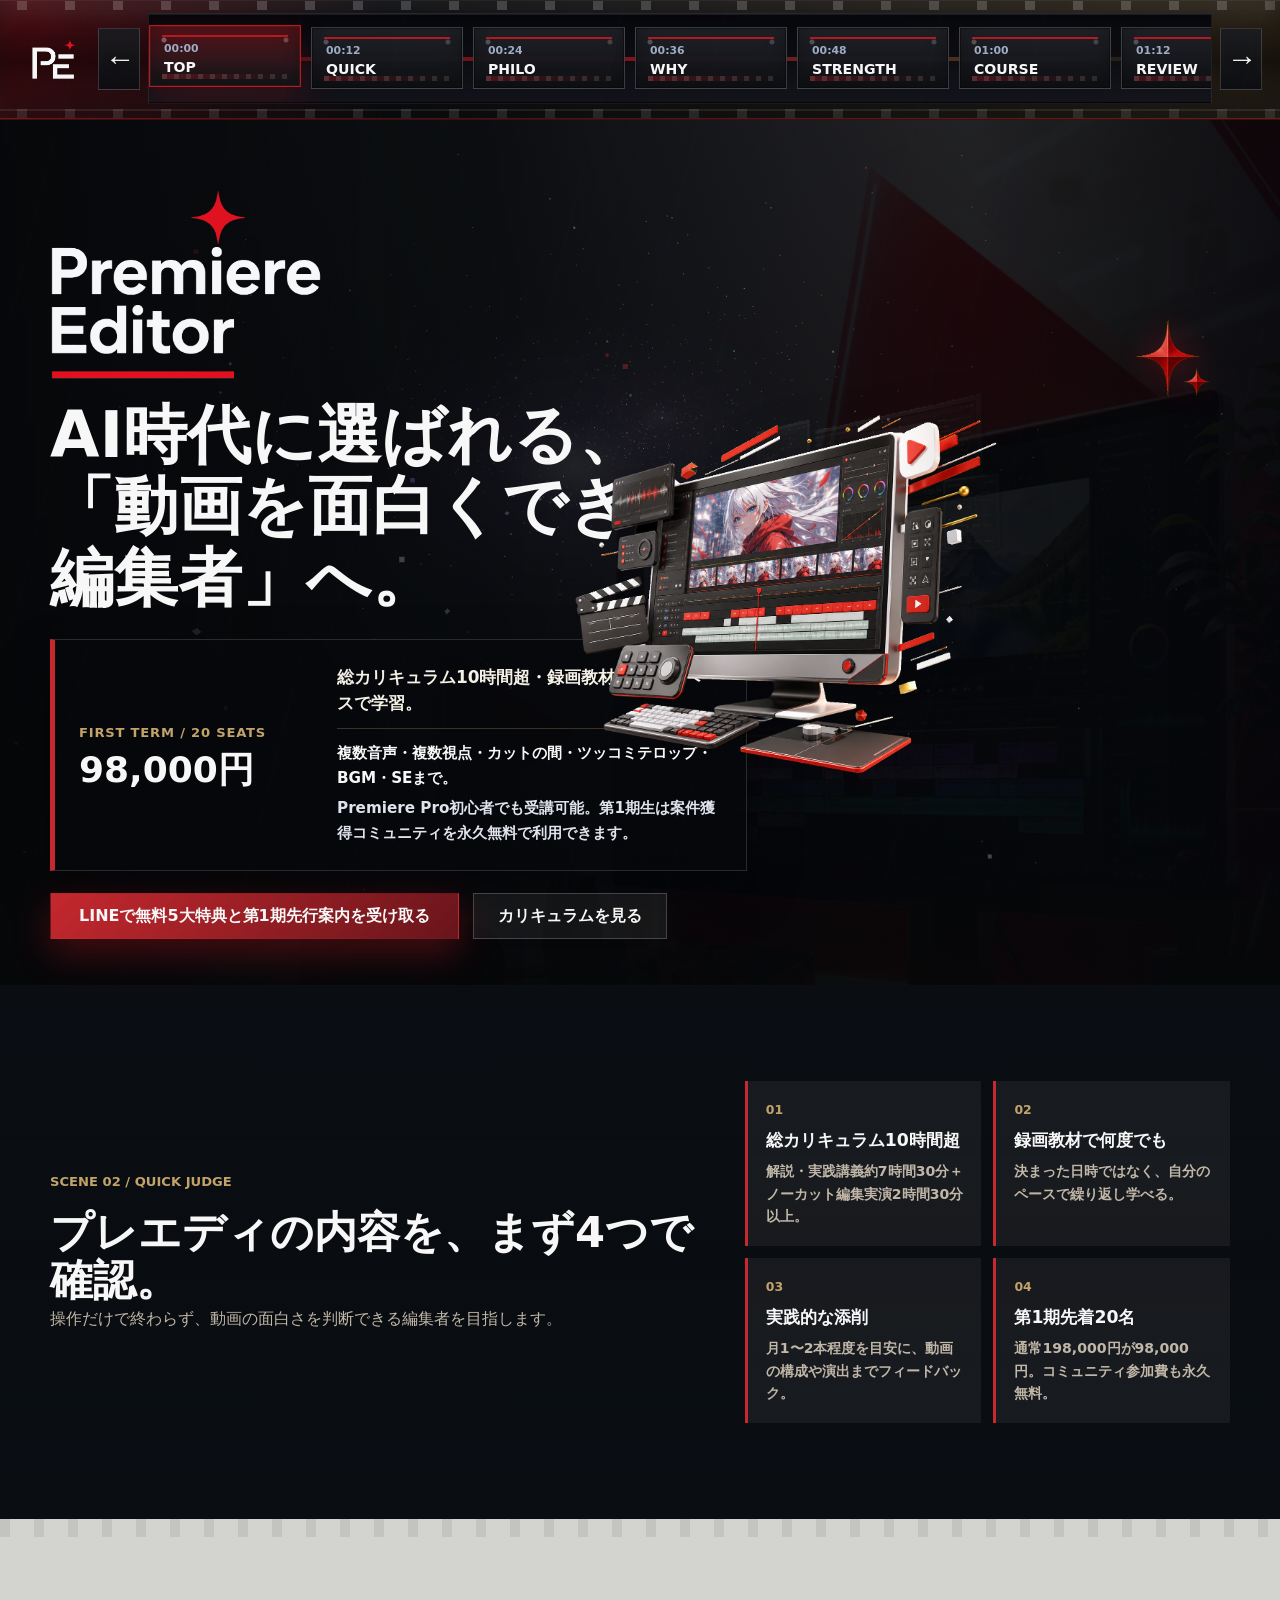
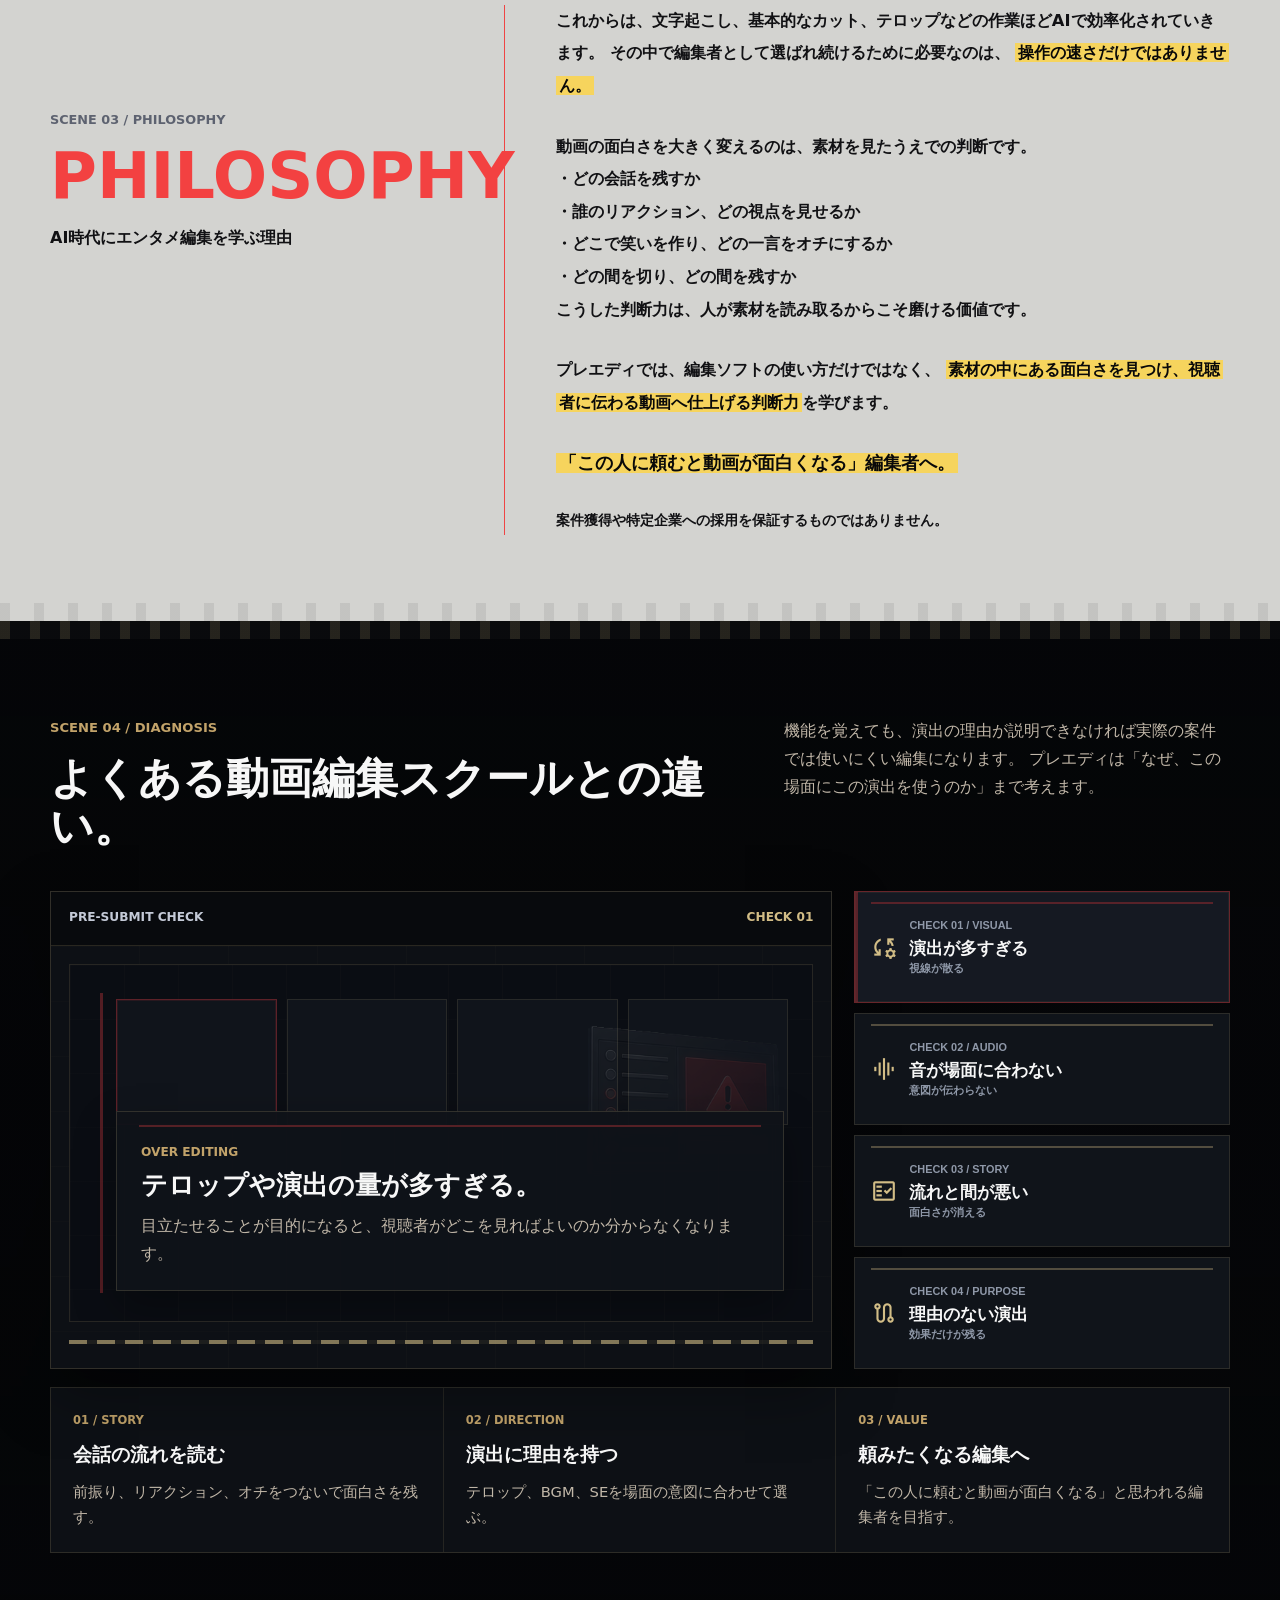
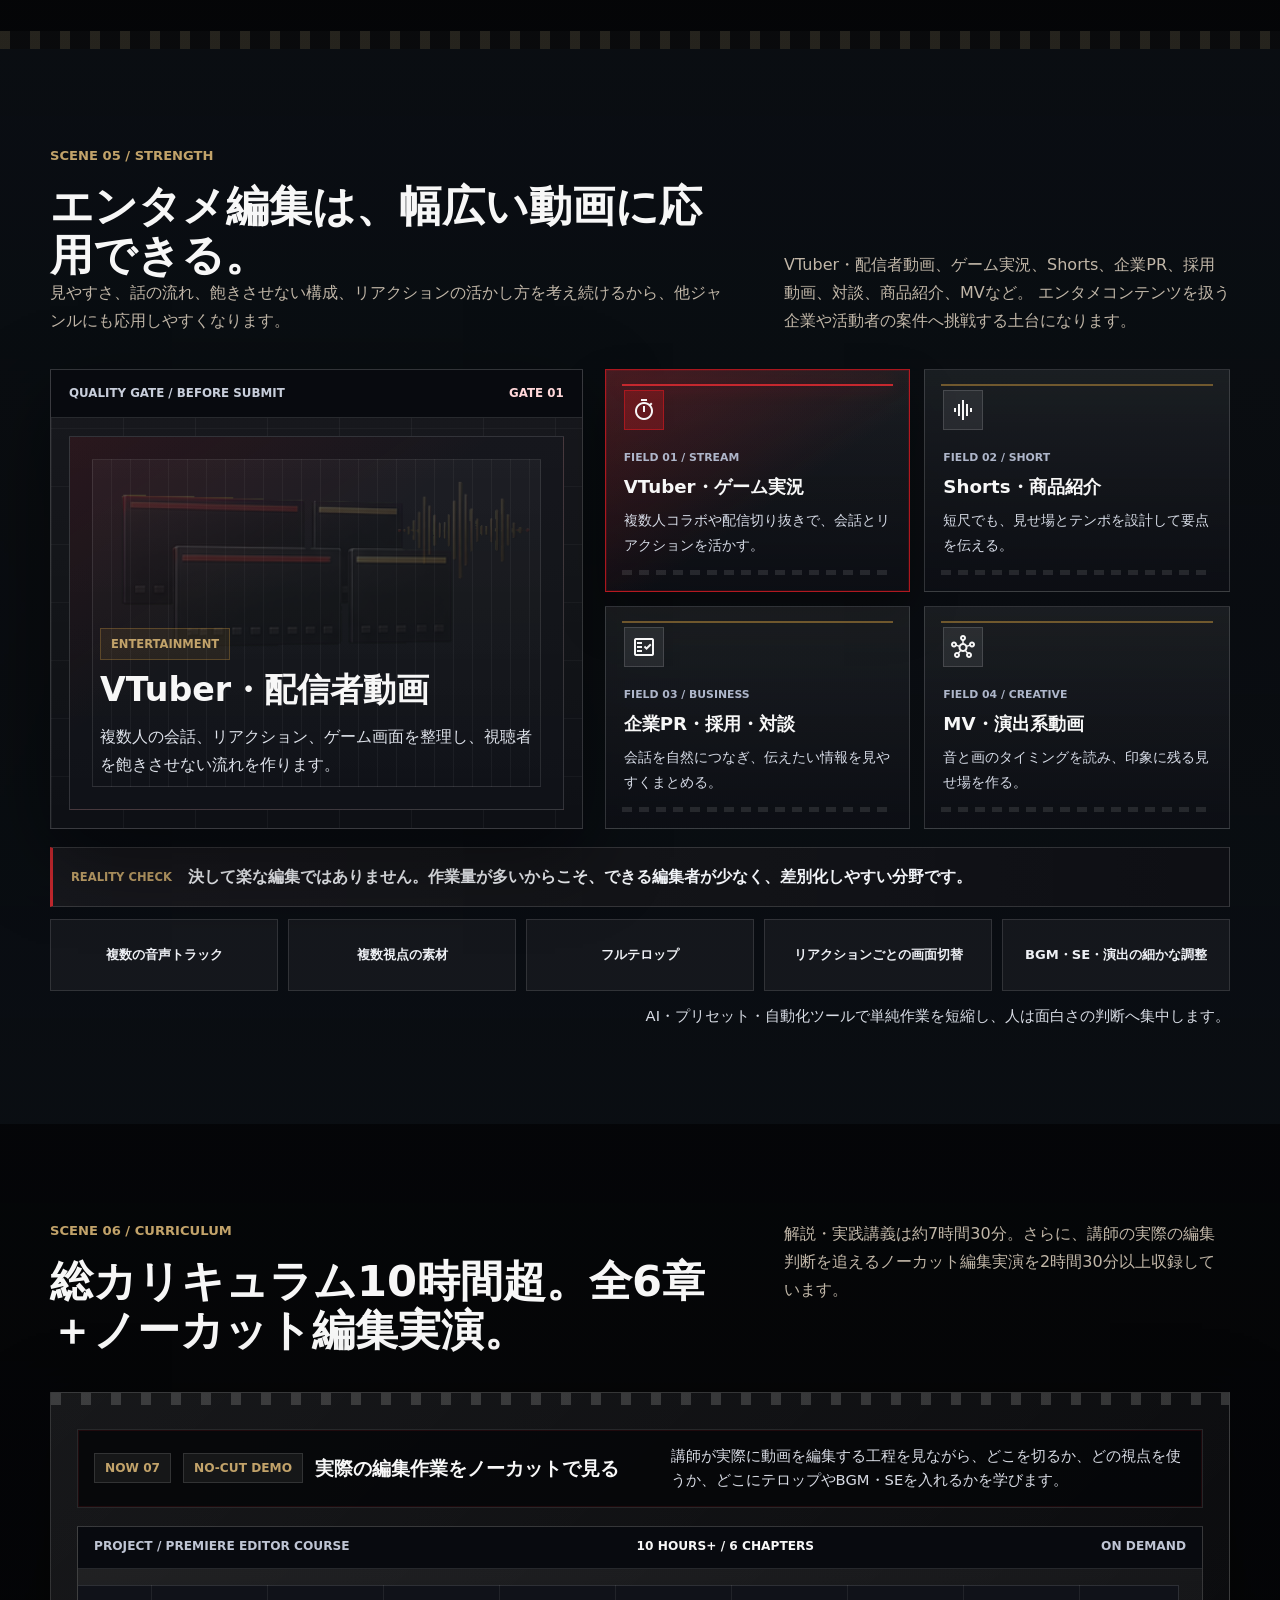
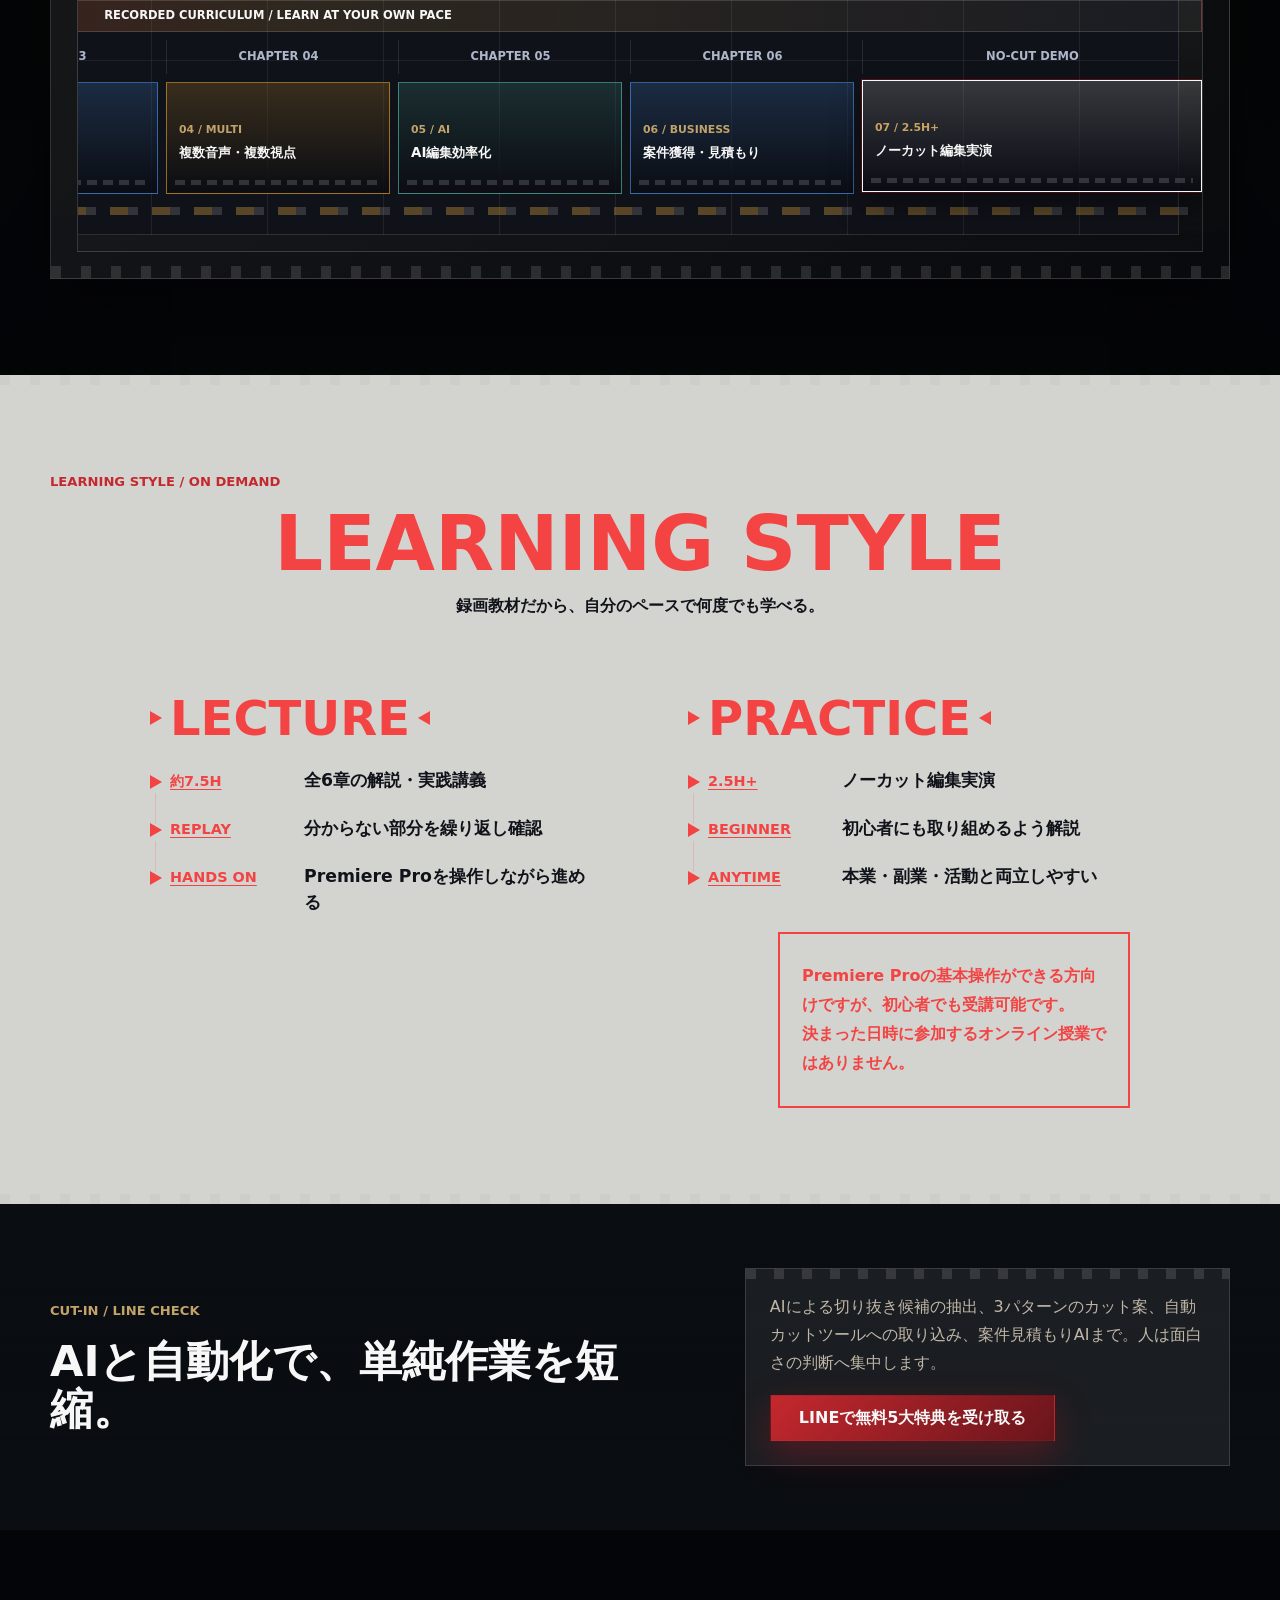
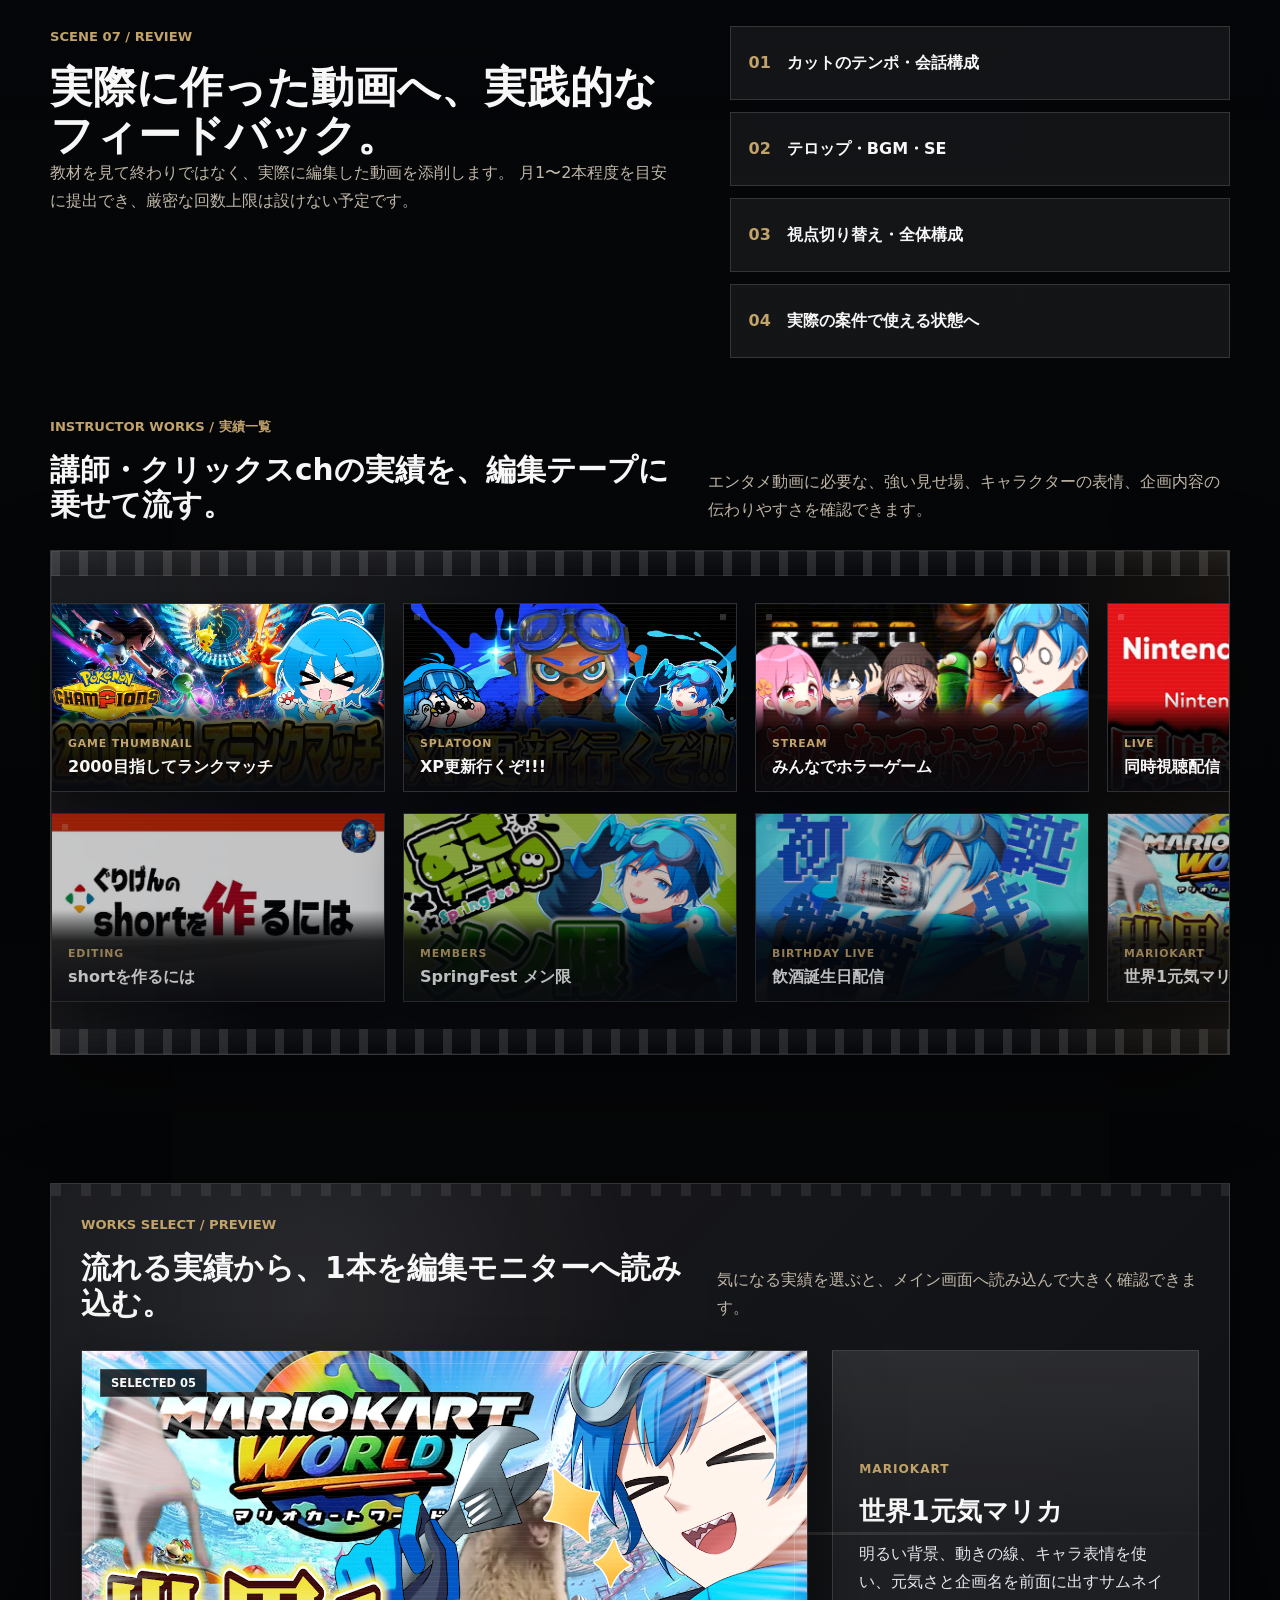
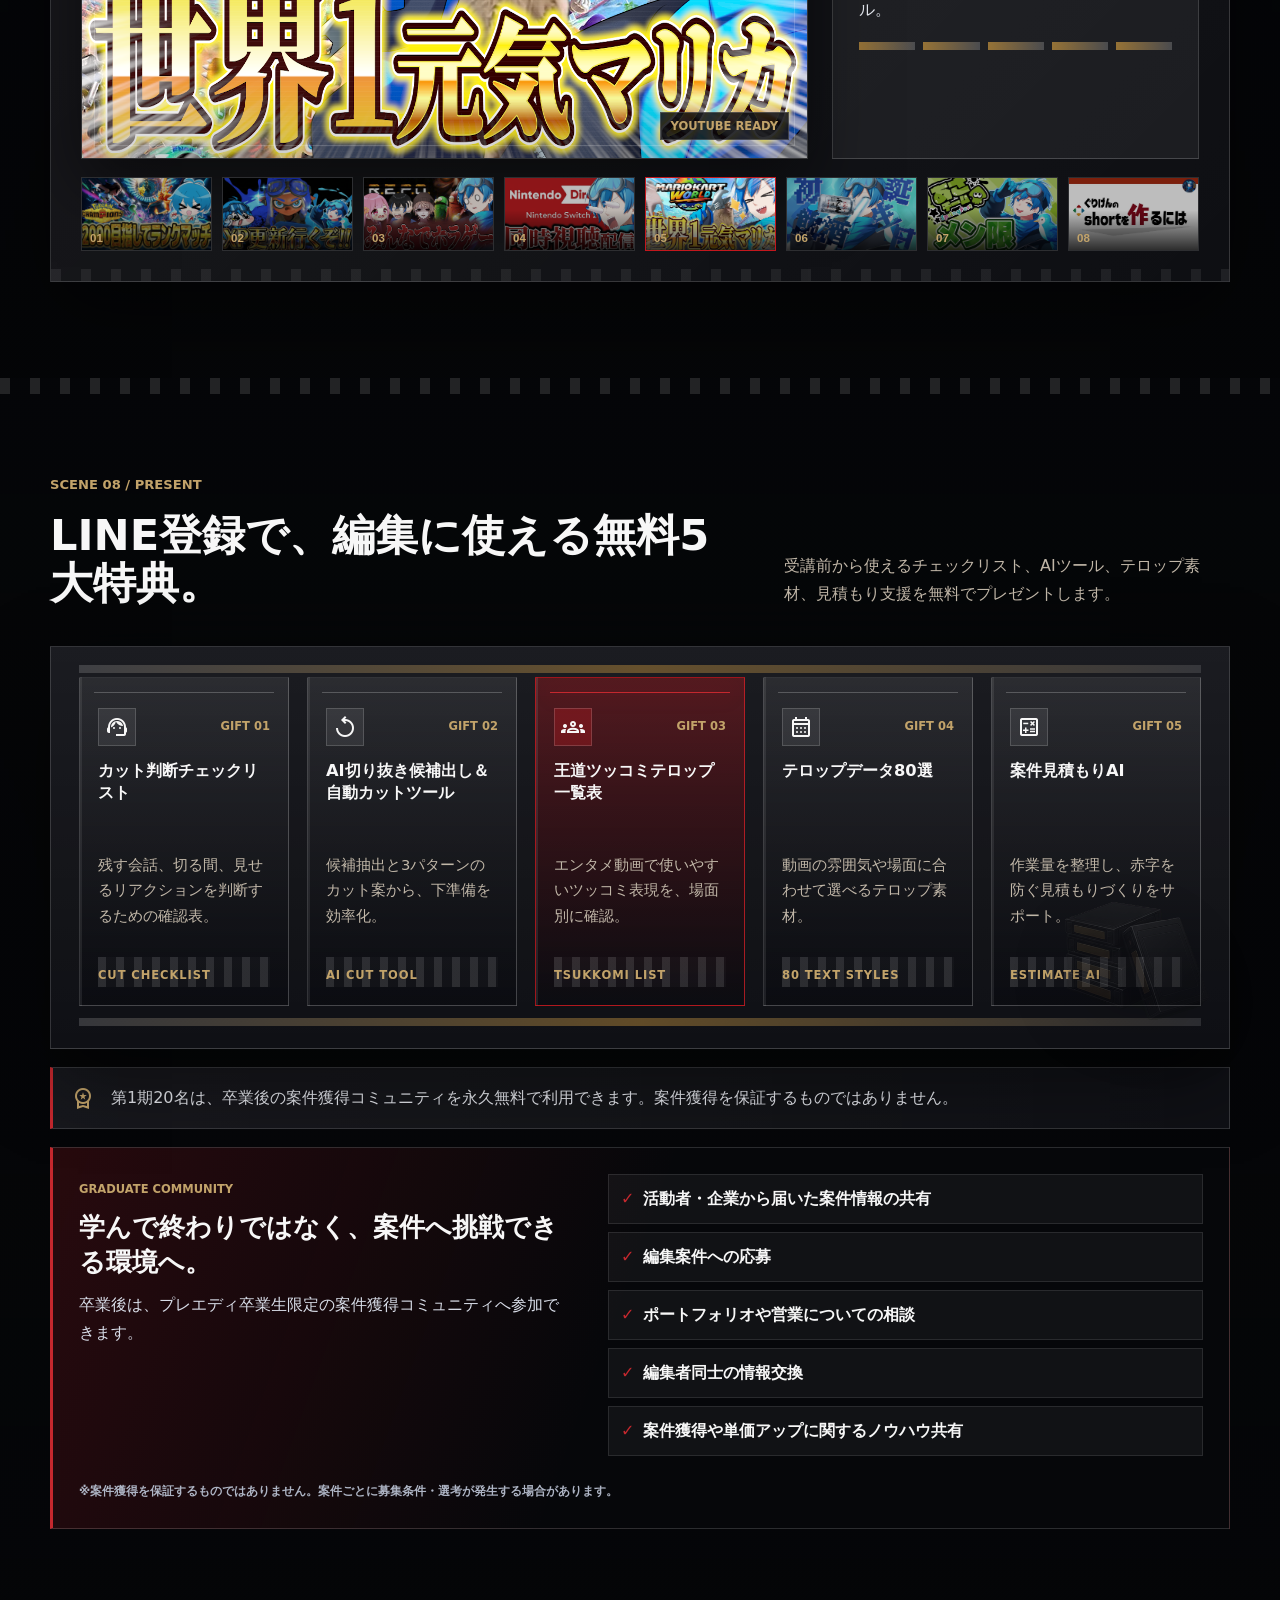
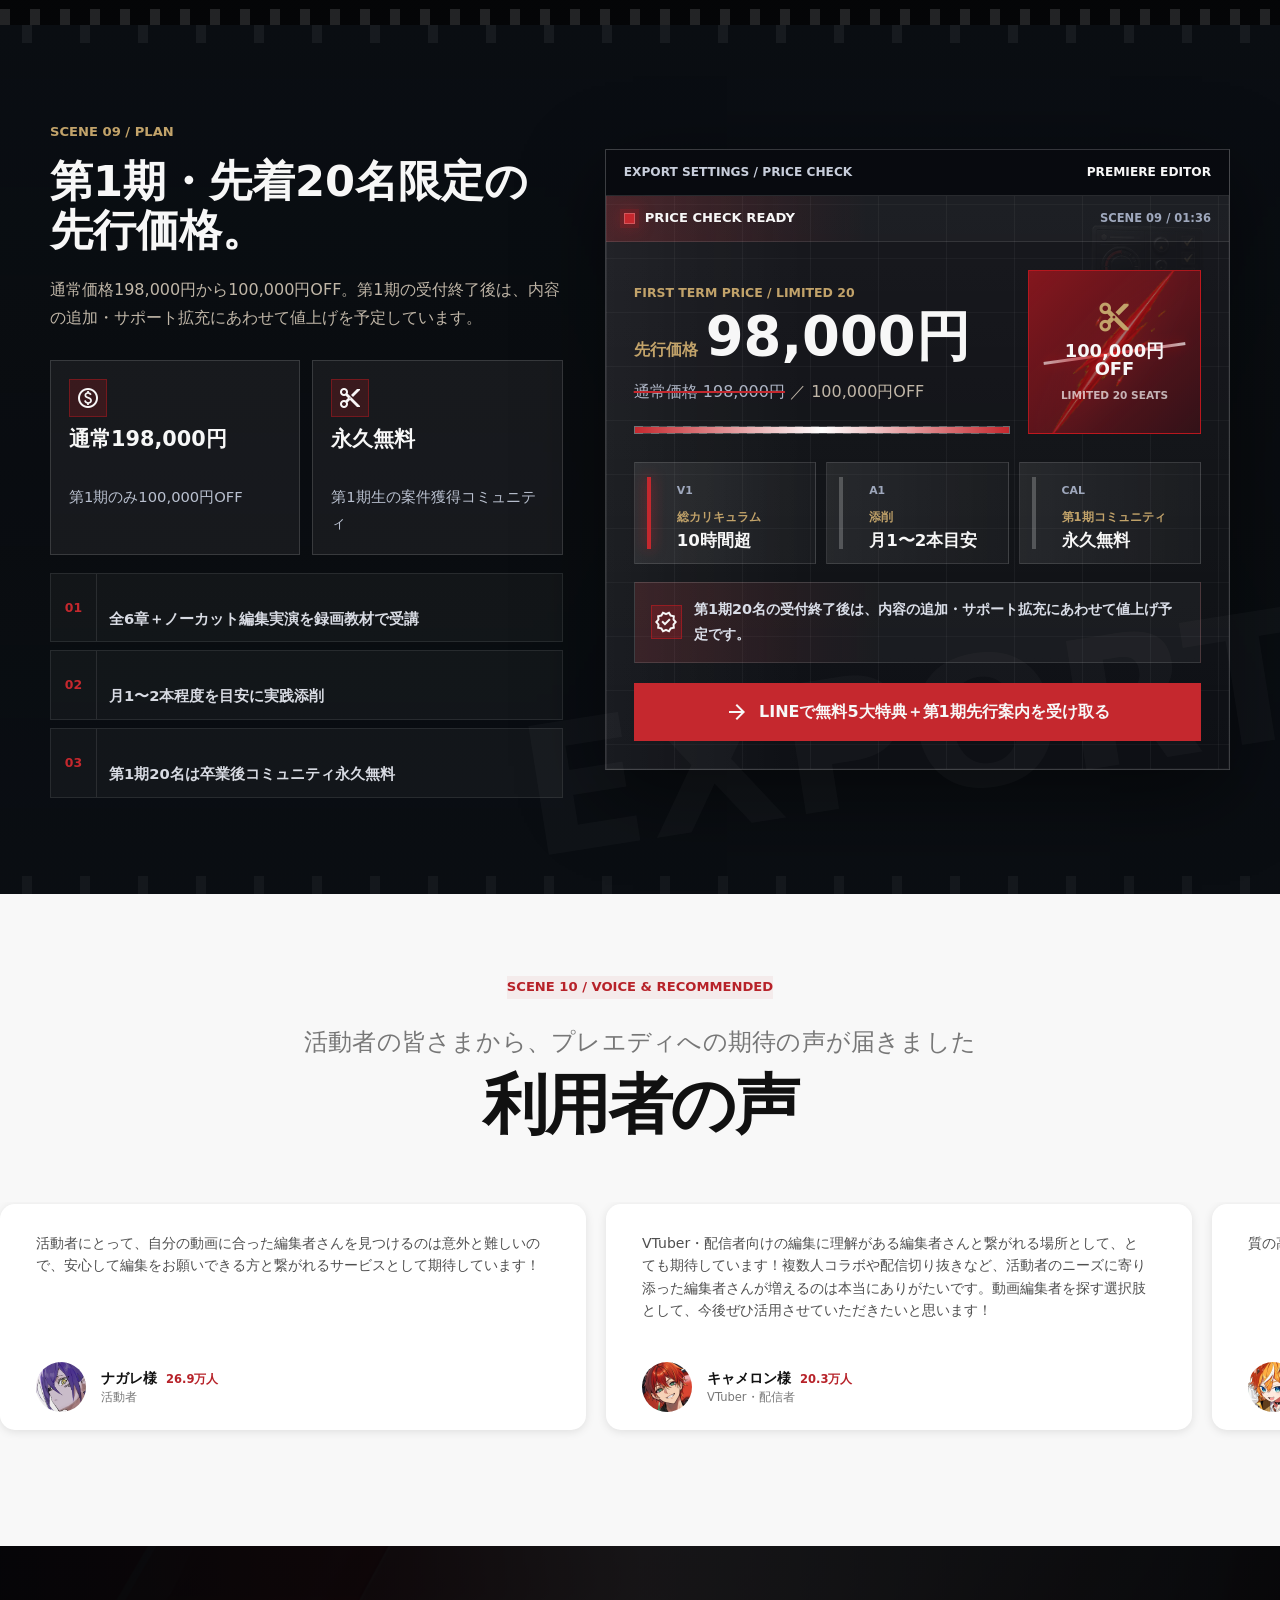
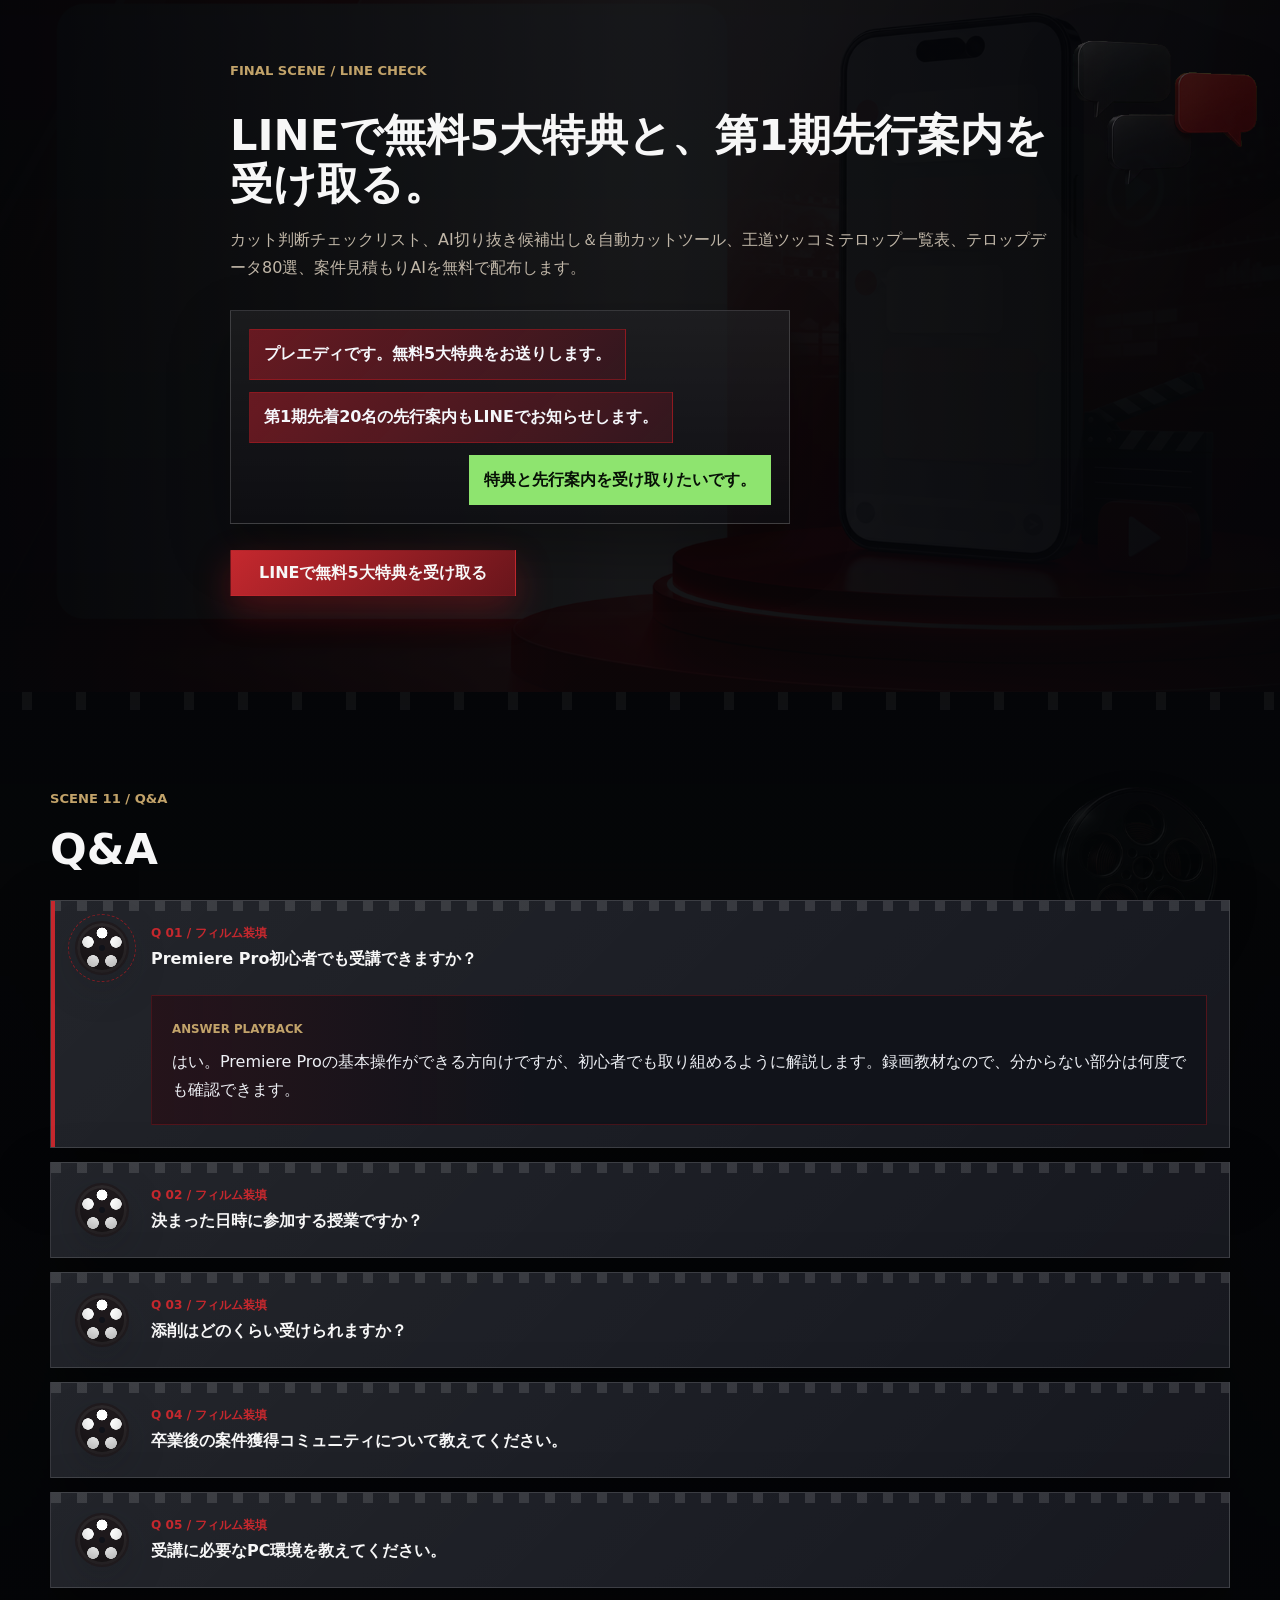
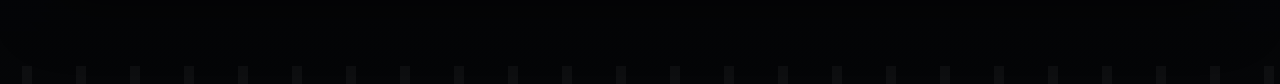
==== index.html @ 28961d7e "利用者の声にYouTube登録者数を追加" ====
<!doctype html>
<html lang="ja">
  <head>
    <meta charset="utf-8">
    <meta name="viewport" content="width=device-width, initial-scale=1">
    <title>プレエディ | AI時代のエンタメ動画編集スクール</title>
    <meta
      name="description"
      content="AI時代に選ばれる、動画を面白くできる編集者へ。10時間超の録画教材で、VTuber・配信者向けのエンタメ動画編集を学ぶオンラインスクール、プレエディ。"
    >
    <link rel="canonical" href="https://gurigen.github.io/premiere-editor-lp/">
    <meta property="og:locale" content="ja_JP">
    <meta property="og:type" content="website">
    <meta property="og:site_name" content="Premiere Editor">
    <meta property="og:title" content="プレエディ | AI時代のエンタメ動画編集スクール">
    <meta property="og:description" content="10時間超の実践カリキュラムで、VTuber・配信者向けのエンタメ動画編集を学ぶオンラインスクール。">
    <meta property="og:url" content="https://gurigen.github.io/premiere-editor-lp/">
    <meta property="og:image" content="https://gurigen.github.io/premiere-editor-lp/assets/generated-hero-studio.png">
    <meta name="twitter:card" content="summary_large_image">
    <meta name="twitter:title" content="プレエディ | AI時代のエンタメ動画編集スクール">
    <meta name="twitter:description" content="AI時代に選ばれる、動画を面白くできる編集者へ。録画教材で自分のペースで学べます。">
    <meta name="twitter:image" content="https://gurigen.github.io/premiere-editor-lp/assets/generated-hero-studio.png">
    <link rel="icon" href="assets/premiere-editor-pe-monogram-sparkle-transparent.png" type="image/png">
  <link rel="stylesheet" href="styles.css?v=20260904-voice-subscribers">
  <script type="importmap">
  {
    "imports": {
      "three": "./lib/three.module.min.js"
    }
  }
  </script>
  <noscript>
    <style>
      body { overflow-y: auto !important; }
      .site-header { opacity: 1 !important; transform: none !important; }
      .hero-startup .hero-logo,
      .hero-startup h1,
      .hero-startup .hero-route-panel,
      .hero-startup .hero-actions,
      .hero-startup .monitor-frame,
      .hero-startup .standee-frame { opacity: 1 !important; transform: none !important; }
    </style>
  </noscript>
  </head>
  <body class="is-intro-running has-space-background">
    <canvas id="cinematic-space" aria-hidden="true"></canvas>
    <div class="warp-flash" data-warp-flash aria-hidden="true"></div>

    <header class="site-header" aria-label="サイトヘッダー">
      <div class="header-scene-rail" data-scene-rail>
        <div class="scene-progress" aria-hidden="true"><span data-scene-progress></span></div>
        <a class="brand scene-brand" href="#top" aria-label="プレエディ トップへ">
          <img class="brand-logo brand-mini-logo" src="assets/premiere-editor-pe-monogram-sparkle-transparent.png" alt="Premiere Editor">
        </a>
        <button class="rail-arrow rail-arrow-left" type="button" aria-label="目次を左へ送る" data-scene-prev>←</button>
        <nav class="scene-strip" aria-label="シーン目次" data-scene-nav>
          <a class="scene-cue active" href="#top" aria-current="true"><span>00:00</span><strong>TOP</strong></a>
          <a class="scene-cue" href="#offer"><span>00:12</span><strong>QUICK</strong></a>
          <a class="scene-cue" href="#philosophy"><span>00:24</span><strong>PHILO</strong></a>
          <a class="scene-cue" href="#why"><span>00:36</span><strong>WHY</strong></a>
          <a class="scene-cue" href="#strength"><span>00:48</span><strong>STRENGTH</strong></a>
          <a class="scene-cue" href="#schedule"><span>01:00</span><strong>COURSE</strong></a>
          <a class="scene-cue" href="#review"><span>01:12</span><strong>REVIEW</strong></a>
          <a class="scene-cue" href="#present"><span>01:24</span><strong>PRESENT</strong></a>
          <a class="scene-cue" href="#price"><span>01:36</span><strong>PRICE</strong></a>
          <a class="scene-cue" href="#recommended"><span>01:48</span><strong>VOICE</strong></a>
          <a class="scene-cue" href="#contact"><span>02:00</span><strong>LINE</strong></a>
          <a class="scene-cue" href="#faq"><span>02:12</span><strong>Q&amp;A</strong></a>
        </nav>
        <button class="rail-arrow rail-arrow-right" type="button" aria-label="目次を右へ送る" data-scene-next>→</button>
      </div>
    </header>

    <main id="top">
      <section class="hero section-dark hero-startup">
        <div class="hero-bg" aria-hidden="true">
          <img src="assets/generated-hero-studio.png" alt="">
        </div>
        <div class="hero-inner">
          <div class="hero-copy">
            <img class="hero-logo" src="assets/premiere-editor-wordmark-sparkle-transparent.png" alt="Premiere Editor">
            <h1>AI時代に選ばれる、<br class="mobile-title-break">「動画を面白くできる編集者」へ。</h1>
            <div class="hero-route-panel" aria-label="プレエディの受講概要">
              <div class="hero-route-status">
                <span>FIRST TERM / 20 SEATS</span>
                <strong>98,000円</strong>
              </div>
              <div class="hero-route-copy">
                <p class="hero-route-next">総カリキュラム10時間超・録画教材で自分のペースで学習。</p>
                <p class="hero-route-detail">
                  <strong>複数音声・複数視点・カットの間・ツッコミテロップ・BGM・SEまで。</strong>
                  <span>Premiere Pro初心者でも受講可能。第1期生は案件獲得コミュニティを永久無料で利用できます。</span>
                </p>
              </div>
            </div>
            <div class="hero-actions" aria-label="主要アクション">
              <a class="primary-btn" href="#contact">LINEで無料5大特典と第1期先行案内を受け取る</a>
              <a class="secondary-btn" href="#schedule">カリキュラムを見る</a>
            </div>
          </div>

          <div class="hero-stage" aria-label="エンタメ動画編集のイメージ">
            <img class="asset-kit hero-kit-monitor" src="assets/generated-kit-01/cutouts/01-editing-monitor-cluster.png" alt="" aria-hidden="true">
            <img class="asset-kit hero-kit-sparkle" src="assets/generated-kit-01/cutouts/15-red-sparkle-motif.png" alt="" aria-hidden="true">
            <div class="monitor-frame">
              <img src="assets/generated-3d-monitor.png" alt="編集画面のイメージ">
            </div>
          </div>
        </div>
      </section>

      <section class="offer section-band" id="offer">
        <div class="section-inner offer-grid">
          <div>
            <p class="scene-label">SCENE 02 / QUICK JUDGE</p>
            <h2>プレエディの内容を、まず4つで確認。</h2>
            <p>操作だけで終わらず、動画の面白さを判断できる編集者を目指します。</p>
          </div>
          <ul class="check-list decision-list">
            <li><span>01</span><strong>総カリキュラム10時間超</strong><small>解説・実践講義約7時間30分＋ノーカット編集実演2時間30分以上。</small></li>
            <li><span>02</span><strong>録画教材で何度でも</strong><small>決まった日時ではなく、自分のペースで繰り返し学べる。</small></li>
            <li><span>03</span><strong>実践的な添削</strong><small>月1〜2本程度を目安に、動画の構成や演出までフィードバック。</small></li>
            <li><span>04</span><strong>第1期先着20名</strong><small>通常198,000円が98,000円。コミュニティ参加費も永久無料。</small></li>
          </ul>
        </div>
      </section>

      <section class="editorial-philosophy section-light" id="philosophy" aria-labelledby="philosophy-title">
        <div class="section-inner philosophy-paper">
          <div class="philosophy-title-block">
            <p class="philosophy-scene">SCENE 03 / PHILOSOPHY</p>
            <h2 id="philosophy-title">PHILOSOPHY</h2>
            <p>AI時代にエンタメ編集を学ぶ理由</p>
          </div>

          <span class="philosophy-divider" aria-hidden="true"></span>

          <div class="philosophy-body">
            <p>
              これからは、文字起こし、基本的なカット、テロップなどの作業ほどAIで効率化されていきます。
              その中で編集者として選ばれ続けるために必要なのは、
              <mark>操作の速さだけではありません。</mark>
            </p>
            <p>
              動画の面白さを大きく変えるのは、素材を見たうえでの判断です。
              <br>
              ・どの会話を残すか
              <br>
              ・誰のリアクション、どの視点を見せるか
              <br>
              ・どこで笑いを作り、どの一言をオチにするか
              <br>
              ・どの間を切り、どの間を残すか
              <br>
              こうした判断力は、人が素材を読み取るからこそ磨ける価値です。
            </p>
            <p>
              プレエディでは、編集ソフトの使い方だけではなく、
              <mark>素材の中にある面白さを見つけ、視聴者に伝わる動画へ仕上げる判断力</mark>を学びます。
            </p>
            <p class="philosophy-closing">
              <mark>「この人に頼むと動画が面白くなる」編集者へ。</mark>
            </p>
            <p class="philosophy-note">案件獲得や特定企業への採用を保証するものではありません。</p>
          </div>
        </div>
      </section>

      <section class="diagnosis section-dark" id="why" data-diagnosis>
        <div class="section-inner diagnosis-inner">
          <div class="section-head diagnosis-head">
            <div>
              <p class="scene-label">SCENE 04 / DIAGNOSIS</p>
              <h2>よくある動画編集スクールとの違い。</h2>
            </div>
            <p>
              機能を覚えても、演出の理由が説明できなければ実際の案件では使いにくい編集になります。
              プレエディは「なぜ、この場面にこの演出を使うのか」まで考えます。
            </p>
          </div>

          <div class="diagnosis-stage">
            <div class="diagnosis-monitor" aria-live="polite">
              <div class="diagnosis-monitor-top">
                <span>PRE-SUBMIT CHECK</span>
                <strong data-diagnosis-counter>CHECK 01</strong>
              </div>
              <div class="diagnosis-preview">
                <img class="asset-kit diagnosis-kit-panel" src="assets/generated-kit-01/cutouts/14-diagnosis-monitor-panel.png" alt="" aria-hidden="true">
                <span class="diagnosis-playhead" aria-hidden="true"></span>
                <div class="diagnosis-frame-row" aria-hidden="true">
                  <span></span>
                  <span></span>
                  <span></span>
                  <span></span>
                </div>
                <div class="diagnosis-alert">
                  <span data-diagnosis-label>OVER EDITING</span>
                  <strong data-diagnosis-title>テロップや演出の量が多すぎる。</strong>
                  <p data-diagnosis-copy>目立たせることが目的になると、視聴者がどこを見ればよいのか分からなくなります。</p>
                </div>
              </div>
              <div class="diagnosis-meter" aria-hidden="true"><span></span></div>
            </div>

            <div class="diagnosis-queue" aria-label="提出前に止まりやすい原因">
              <button
                class="diagnosis-clip is-active"
                type="button"
                data-index="01"
                data-label="OVER EDITING"
                data-title="テロップや演出の量が多すぎる。"
                data-copy="目立たせることが目的になると、視聴者がどこを見ればよいのか分からなくなります。"
              >
                <span class="material-symbols-outlined" aria-hidden="true">rule_settings</span>
                <small>CHECK 01 / VISUAL</small>
                <strong>演出が多すぎる</strong>
                <em>視線が散る</em>
              </button>
              <button
                class="diagnosis-clip"
                type="button"
                data-index="02"
                data-label="AUDIO CHECK"
                data-title="場面に合わないBGMやSEを使ってしまう。"
                data-copy="音を入れること自体が目的になると、会話の温度や場面の意図が伝わりにくくなります。"
              >
                <span class="material-symbols-outlined" aria-hidden="true">graphic_eq</span>
                <small>CHECK 02 / AUDIO</small>
                <strong>音が場面に合わない</strong>
                <em>意図が伝わらない</em>
              </button>
              <button
                class="diagnosis-clip"
                type="button"
                data-index="03"
                data-label="STORY CHECK"
                data-title="会話のつながりやカットの間が不自然。"
                data-copy="前振りとオチ、リアクションの順番を考えないまま切ると、素材の面白さが消えてしまいます。"
              >
                <span class="material-symbols-outlined" aria-hidden="true">fact_check</span>
                <small>CHECK 03 / STORY</small>
                <strong>流れと間が悪い</strong>
                <em>面白さが消える</em>
              </button>
              <button
                class="diagnosis-clip"
                type="button"
                data-index="04"
                data-label="PURPOSE CHECK"
                data-title="エフェクトを入れることが目的になる。"
                data-copy="プレエディでは、演出の意図と視聴者への伝わり方を考え、必要な表現だけを選びます。"
              >
                <span class="material-symbols-outlined" aria-hidden="true">route</span>
                <small>CHECK 04 / PURPOSE</small>
                <strong>理由のない演出</strong>
                <em>効果だけが残る</em>
              </button>
            </div>
          </div>

          <div class="diagnosis-resolve" aria-label="プレエディで身につける判断">
            <div>
              <span>01 / STORY</span>
              <strong>会話の流れを読む</strong>
              <p>前振り、リアクション、オチをつないで面白さを残す。</p>
            </div>
            <div>
              <span>02 / DIRECTION</span>
              <strong>演出に理由を持つ</strong>
              <p>テロップ、BGM、SEを場面の意図に合わせて選ぶ。</p>
            </div>
            <div>
              <span>03 / VALUE</span>
              <strong>頼みたくなる編集へ</strong>
              <p>「この人に頼むと動画が面白くなる」と思われる編集者を目指す。</p>
            </div>
          </div>
        </div>
      </section>

      <section class="strength section-band" id="strength" data-strength-suite>
        <div class="section-inner">
          <p class="scene-label">SCENE 05 / STRENGTH</p>
          <div class="section-head strength-head">
            <div>
              <h2>エンタメ編集は、幅広い動画に応用できる。</h2>
              <p>見やすさ、話の流れ、飽きさせない構成、リアクションの活かし方を考え続けるから、他ジャンルにも応用しやすくなります。</p>
            </div>
            <p>
              VTuber・配信者動画、ゲーム実況、Shorts、企業PR、採用動画、対談、商品紹介、MVなど。
              エンタメコンテンツを扱う企業や活動者の案件へ挑戦する土台になります。
            </p>
          </div>

          <div class="strength-suite">
            <div class="strength-console" aria-live="polite">
              <div class="strength-console-top">
                <span>QUALITY GATE / BEFORE SUBMIT</span>
                <strong data-strength-counter>GATE 01</strong>
              </div>
              <div class="strength-preview">
                <img class="asset-kit strength-kit-strip" src="assets/generated-kit-01/cutouts/05-timeline-clip-blocks.png" alt="" aria-hidden="true">
                <img class="asset-kit strength-kit-wave" src="assets/generated-kit-01/cutouts/09-audio-waveform-icon.png" alt="" aria-hidden="true">
                <span class="strength-preview-label" data-strength-label>ENTERTAINMENT</span>
                <h3 data-strength-title>VTuber・配信者動画</h3>
                <p data-strength-copy>複数人の会話、リアクション、ゲーム画面を整理し、視聴者を飽きさせない流れを作ります。</p>
              </div>
            </div>

            <div class="strength-gates" aria-label="プレエディで学ぶ編集の応用先">
              <button
                class="strength-gate is-active"
                type="button"
                data-index="01"
                data-label="ENTERTAINMENT"
                data-title="VTuber・配信者動画"
                data-copy="複数人の会話、リアクション、ゲーム画面を整理し、視聴者を飽きさせない流れを作ります。"
              >
                <span class="material-symbols-outlined" aria-hidden="true">timer</span>
                <small>FIELD 01 / STREAM</small>
                <strong>VTuber・ゲーム実況</strong>
                <p>複数人コラボや配信切り抜きで、会話とリアクションを活かす。</p>
              </button>
              <button
                class="strength-gate"
                type="button"
                data-index="02"
                data-label="SHORT FORM"
                data-title="Shorts・商品紹介"
                data-copy="短い時間で要点と見せ場を伝え、視聴者の興味をつなぐ構成へ応用できます。"
              >
                <span class="material-symbols-outlined" aria-hidden="true">graphic_eq</span>
                <small>FIELD 02 / SHORT</small>
                <strong>Shorts・商品紹介</strong>
                <p>短尺でも、見せ場とテンポを設計して要点を伝える。</p>
              </button>
              <button
                class="strength-gate"
                type="button"
                data-index="03"
                data-label="BUSINESS"
                data-title="企業PR・採用・対談"
                data-copy="話の流れを整理し、見る人が理解しやすい順番とテンポへ組み立てます。"
              >
                <span class="material-symbols-outlined" aria-hidden="true">fact_check</span>
                <small>FIELD 03 / BUSINESS</small>
                <strong>企業PR・採用・対談</strong>
                <p>会話を自然につなぎ、伝えたい情報を見やすくまとめる。</p>
              </button>
              <button
                class="strength-gate route"
                type="button"
                data-index="04"
                data-label="CREATIVE"
                data-title="MV・演出系動画"
                data-copy="BGM、SE、ズーム、エフェクトの意図を考え、映像と音のリズムを作ります。"
              >
                <span class="material-symbols-outlined" aria-hidden="true">hub</span>
                <small>FIELD 04 / CREATIVE</small>
                <strong>MV・演出系動画</strong>
                <p>音と画のタイミングを読み、印象に残る見せ場を作る。</p>
              </button>
            </div>
          </div>

          <div class="strength-proof-line" aria-label="強みの結論">
            <span>REALITY CHECK</span>
            <strong>決して楽な編集ではありません。作業量が多いからこそ、できる編集者が少なく、差別化しやすい分野です。</strong>
          </div>
          <div class="editing-reality-grid" aria-label="エンタメ動画編集で発生する作業">
            <span>複数の音声トラック</span>
            <span>複数視点の素材</span>
            <span>フルテロップ</span>
            <span>リアクションごとの画面切替</span>
            <span>BGM・SE・演出の細かな調整</span>
          </div>
          <p class="editing-reality-note">AI・プリセット・自動化ツールで単純作業を短縮し、人は面白さの判断へ集中します。</p>
        </div>
      </section>

      <section class="schedule section-dark" id="schedule">
        <div class="section-inner">
          <div class="section-head schedule-head">
            <div>
              <p class="scene-label">SCENE 06 / CURRICULUM</p>
              <h2>総カリキュラム10時間超。全6章＋ノーカット編集実演。</h2>
            </div>
            <p>
              解説・実践講義は約7時間30分。さらに、講師の実際の編集判断を追えるノーカット編集実演を2時間30分以上収録しています。
            </p>
          </div>

          <div class="course-timeline" data-course-timeline>
            <div class="course-monitor" aria-live="polite">
              <span class="course-monitor-counter" data-course-counter>NOW 01</span>
              <span class="course-monitor-track" data-course-track>CHAPTER 01</span>
              <strong data-course-title>エンタメ動画編集の本質</strong>
              <p data-course-copy>普通の動画編集との違い、視聴者を飽きさせない考え方、AI時代に編集者へ残る価値を学びます。</p>
            </div>

            <div class="course-editor">
              <div class="course-editor-top">
                <span>PROJECT / PREMIERE EDITOR COURSE</span>
                <strong>10 HOURS+ / 6 CHAPTERS</strong>
                <span>ON DEMAND</span>
              </div>

              <div class="course-scroll" aria-label="講座進行を編集タイムラインとして表示">
                <div class="course-grid">
                  <div class="course-day course-day-build curriculum-total">RECORDED CURRICULUM / LEARN AT YOUR OWN PACE</div>

                  <span class="course-time" style="grid-column: 1 / span 2;">CHAPTER 01</span>
                  <span class="course-time" style="grid-column: 3 / span 3;">CHAPTER 02</span>
                  <span class="course-time" style="grid-column: 6 / span 2;">CHAPTER 03</span>
                  <span class="course-time" style="grid-column: 8 / span 2;">CHAPTER 04</span>
                  <span class="course-time" style="grid-column: 10 / span 2;">CHAPTER 05</span>
                  <span class="course-time" style="grid-column: 12 / span 2;">CHAPTER 06</span>
                  <span class="course-time" style="grid-column: 14 / span 3;">NO-CUT DEMO</span>

                  <div class="course-playhead" aria-hidden="true"></div>

                  <button class="course-clip setup is-active" type="button" style="grid-column: 1 / span 2;" data-index="01" data-track="CHAPTER 01" data-title="エンタメ動画編集の本質" data-copy="普通の動画編集との違い、視聴者を飽きさせない考え方、AI時代に編集者へ残る価値を学びます。">
                    <span>01 / ESSENCE</span><strong>エンタメ編集の本質</strong>
                  </button>
                  <button class="course-clip hot" id="cut-01" type="button" style="grid-column: 3 / span 3;" data-index="02" data-track="CHAPTER 02" data-title="カット判断・会話構成・間の作り方" data-copy="どの会話を残すか、前振りからオチまでをどう構成するか、笑いになる間と不要な間の違いを学びます。">
                    <span>02 / CUT &amp; STORY</span><strong>カット判断・会話構成・間</strong>
                  </button>
                  <button class="course-clip visual" type="button" style="grid-column: 6 / span 2;" data-index="03" data-track="CHAPTER 03" data-title="テロップ・BGM・SE・演出" data-copy="ツッコミテロップ、BGM、SE、ズーム、エフェクトなどを、場面に合わせて使う方法を学びます。">
                    <span>03 / DIRECTION</span><strong>テロップ・音・演出</strong>
                  </button>
                  <button class="course-clip audio" type="button" style="grid-column: 8 / span 2;" data-index="04" data-track="CHAPTER 04" data-title="複数音声・複数視点の編集" data-copy="複数人が同時に話す素材の整理、主軸音声の決め方、状況が伝わる視点切り替えを学びます。">
                    <span>04 / MULTI</span><strong>複数音声・複数視点</strong>
                  </button>
                  <button class="course-clip check" type="button" style="grid-column: 10 / span 2;" data-index="05" data-track="CHAPTER 05" data-title="AIを使った編集効率化" data-copy="AIによる切り抜き候補の抽出、3パターンのカット案生成、自動カットツールへの取り込み方法を学びます。">
                    <span>05 / AI</span><strong>AI編集効率化</strong>
                  </button>
                  <button class="course-clip visual" type="button" style="grid-column: 12 / span 2;" data-index="06" data-track="CHAPTER 06" data-title="案件獲得・見積もり・ポートフォリオ" data-copy="赤字を防ぐ見積もり、案件で評価されるポートフォリオ、単価を上げるための考え方を学びます。">
                    <span>06 / BUSINESS</span><strong>案件獲得・見積もり</strong>
                  </button>
                  <button class="course-clip hot" type="button" style="grid-column: 14 / span 3;" data-index="07" data-track="NO-CUT DEMO" data-title="実際の編集作業をノーカットで見る" data-copy="講師が実際に動画を編集する工程を見ながら、どこを切るか、どの視点を使うか、どこにテロップやBGM・SEを入れるかを学びます。">
                    <span>07 / 2.5H+</span><strong>ノーカット編集実演</strong>
                  </button>

                  <div class="course-wave" aria-hidden="true"></div>
                </div>
              </div>
            </div>
          </div>
        </div>
      </section>

      <section class="schedule-alt section-light" id="learning" aria-label="学習形式">
        <div class="section-inner">
          <p class="scene-label">LEARNING STYLE / ON DEMAND</p>
          <div class="schedule-alt-head">
            <h2>LEARNING STYLE</h2>
            <p>録画教材だから、自分のペースで何度でも学べる。</p>
          </div>

          <div class="schedule-alt-grid">
            <article class="schedule-alt-day">
              <h3><span aria-hidden="true"></span>LECTURE<span aria-hidden="true"></span></h3>
              <ol>
                <li><time>約7.5H</time><strong>全6章の解説・実践講義</strong></li>
                <li><time>REPLAY</time><strong>分からない部分を繰り返し確認</strong></li>
                <li><time>HANDS ON</time><strong>Premiere Proを操作しながら進める</strong></li>
              </ol>
            </article>

            <article class="schedule-alt-day">
              <h3><span aria-hidden="true"></span>PRACTICE<span aria-hidden="true"></span></h3>
              <ol>
                <li><time>2.5H+</time><strong>ノーカット編集実演</strong></li>
                <li><time>BEGINNER</time><strong>初心者にも取り組めるよう解説</strong></li>
                <li><time>ANYTIME</time><strong>本業・副業・活動と両立しやすい</strong></li>
              </ol>
              <div class="schedule-alt-note">
                <p>Premiere Proの基本操作ができる方向けですが、初心者でも受講可能です。</p>
                <p>決まった日時に参加するオンライン授業ではありません。</p>
              </div>
            </article>
          </div>
        </div>
      </section>

      <section class="mid-cta section-band">
        <div class="section-inner offer-grid compact">
          <div>
            <p class="scene-label">CUT-IN / LINE CHECK</p>
            <h2>AIと自動化で、単純作業を短縮。</h2>
          </div>
          <div class="cta-card">
            <p>AIによる切り抜き候補の抽出、3パターンのカット案、自動カットツールへの取り込み、案件見積もりAIまで。人は面白さの判断へ集中します。</p>
            <a class="primary-btn" href="#contact">LINEで無料5大特典を受け取る</a>
          </div>
        </div>
      </section>

      <section class="review section-dark" id="review">
        <div class="section-inner review-inner">
          <div class="review-head split">
            <div>
              <p class="scene-label">SCENE 07 / REVIEW</p>
              <h2>実際に作った動画へ、実践的なフィードバック。</h2>
              <p>
                教材を見て終わりではなく、実際に編集した動画を添削します。
                月1〜2本程度を目安に提出でき、厳密な回数上限は設けない予定です。
              </p>
            </div>
            <ol class="review-steps">
              <li><span>01</span>カットのテンポ・会話構成</li>
              <li><span>02</span>テロップ・BGM・SE</li>
              <li><span>03</span>視点切り替え・全体構成</li>
              <li><span>04</span>実際の案件で使える状態へ</li>
            </ol>
          </div>

          <div class="works-tape" id="works">
            <div class="works-tape-head">
              <div>
                <p class="scene-label">INSTRUCTOR WORKS / 実績一覧</p>
                <h3>講師・クリックスchの実績を、編集テープに乗せて流す。</h3>
              </div>
              <p>
                エンタメ動画に必要な、強い見せ場、キャラクターの表情、企画内容の伝わりやすさを確認できます。
              </p>
            </div>

            <div class="works-tape-frame" aria-label="実績サムネイルの横流れギャラリー">
              <div class="works-track works-track-primary">
                <div class="works-set">
                  <article class="work-card" data-video-slot="work-01">
                    <div class="work-media"><img src="assets/works/work-2000-rank.png" alt="2000目指してランクマッチの配信サムネイル"></div>
                    <div class="work-caption"><span>GAME THUMBNAIL</span><strong>2000目指してランクマッチ</strong></div>
                  </article>
                  <article class="work-card" data-video-slot="work-02">
                    <div class="work-media"><img src="assets/works/work-xp-update.png" alt="XP更新行くぞの配信サムネイル"></div>
                    <div class="work-caption"><span>SPLATOON</span><strong>XP更新行くぞ!!!</strong></div>
                  </article>
                  <article class="work-card" data-video-slot="work-03">
                    <div class="work-media"><img src="assets/works/work-horror-game.png" alt="みんなでホラーゲームの配信サムネイル"></div>
                    <div class="work-caption"><span>STREAM</span><strong>みんなでホラーゲーム</strong></div>
                  </article>
                  <article class="work-card" data-video-slot="work-04">
                    <div class="work-media"><img src="assets/works/work-nintendo-direct.png" alt="同時視聴配信の配信サムネイル"></div>
                    <div class="work-caption"><span>LIVE</span><strong>同時視聴配信</strong></div>
                  </article>
                  <article class="work-card" data-video-slot="work-05">
                    <div class="work-media"><img src="assets/works/work-mariokart-world.png" alt="世界1元気マリカの配信サムネイル"></div>
                    <div class="work-caption"><span>MARIOKART</span><strong>世界1元気マリカ</strong></div>
                  </article>
                  <article class="work-card" data-video-slot="work-06">
                    <div class="work-media"><img src="assets/works/work-birthday-live.png" alt="飲酒誕生日配信の配信サムネイル"></div>
                    <div class="work-caption"><span>BIRTHDAY LIVE</span><strong>飲酒誕生日配信</strong></div>
                  </article>
                  <article class="work-card" data-video-slot="work-07">
                    <div class="work-media"><img src="assets/works/work-springfest-members.png" alt="スプリングフェスメン限の配信サムネイル"></div>
                    <div class="work-caption"><span>MEMBERS</span><strong>SpringFest メン限</strong></div>
                  </article>
                  <article class="work-card" data-video-slot="work-08">
                    <div class="work-media"><img src="assets/works/work-short-editing.png" alt="shortを作るにはの動画サムネイル"></div>
                    <div class="work-caption"><span>EDITING</span><strong>shortを作るには</strong></div>
                  </article>
                </div>

                <div class="works-set" aria-hidden="true">
                  <article class="work-card">
                    <div class="work-media"><img src="assets/works/work-2000-rank.png" alt=""></div>
                    <div class="work-caption"><span>GAME THUMBNAIL</span><strong>2000目指してランクマッチ</strong></div>
                  </article>
                  <article class="work-card">
                    <div class="work-media"><img src="assets/works/work-xp-update.png" alt=""></div>
                    <div class="work-caption"><span>SPLATOON</span><strong>XP更新行くぞ!!!</strong></div>
                  </article>
                  <article class="work-card">
                    <div class="work-media"><img src="assets/works/work-horror-game.png" alt=""></div>
                    <div class="work-caption"><span>STREAM</span><strong>みんなでホラーゲーム</strong></div>
                  </article>
                  <article class="work-card">
                    <div class="work-media"><img src="assets/works/work-nintendo-direct.png" alt=""></div>
                    <div class="work-caption"><span>LIVE</span><strong>同時視聴配信</strong></div>
                  </article>
                  <article class="work-card">
                    <div class="work-media"><img src="assets/works/work-mariokart-world.png" alt=""></div>
                    <div class="work-caption"><span>MARIOKART</span><strong>世界1元気マリカ</strong></div>
                  </article>
                  <article class="work-card">
                    <div class="work-media"><img src="assets/works/work-birthday-live.png" alt=""></div>
                    <div class="work-caption"><span>BIRTHDAY LIVE</span><strong>飲酒誕生日配信</strong></div>
                  </article>
                  <article class="work-card">
                    <div class="work-media"><img src="assets/works/work-springfest-members.png" alt=""></div>
                    <div class="work-caption"><span>MEMBERS</span><strong>SpringFest メン限</strong></div>
                  </article>
                  <article class="work-card">
                    <div class="work-media"><img src="assets/works/work-short-editing.png" alt=""></div>
                    <div class="work-caption"><span>EDITING</span><strong>shortを作るには</strong></div>
                  </article>
                </div>
              </div>

              <div class="works-track works-track-secondary" aria-hidden="true">
                <div class="works-set">
                  <article class="work-card">
                    <div class="work-media"><img src="assets/works/work-short-editing.png" alt=""></div>
                    <div class="work-caption"><span>EDITING</span><strong>shortを作るには</strong></div>
                  </article>
                  <article class="work-card">
                    <div class="work-media"><img src="assets/works/work-springfest-members.png" alt=""></div>
                    <div class="work-caption"><span>MEMBERS</span><strong>SpringFest メン限</strong></div>
                  </article>
                  <article class="work-card">
                    <div class="work-media"><img src="assets/works/work-birthday-live.png" alt=""></div>
                    <div class="work-caption"><span>BIRTHDAY LIVE</span><strong>飲酒誕生日配信</strong></div>
                  </article>
                  <article class="work-card">
                    <div class="work-media"><img src="assets/works/work-mariokart-world.png" alt=""></div>
                    <div class="work-caption"><span>MARIOKART</span><strong>世界1元気マリカ</strong></div>
                  </article>
                  <article class="work-card">
                    <div class="work-media"><img src="assets/works/work-nintendo-direct.png" alt=""></div>
                    <div class="work-caption"><span>LIVE</span><strong>同時視聴配信</strong></div>
                  </article>
                  <article class="work-card">
                    <div class="work-media"><img src="assets/works/work-horror-game.png" alt=""></div>
                    <div class="work-caption"><span>STREAM</span><strong>みんなでホラーゲーム</strong></div>
                  </article>
                  <article class="work-card">
                    <div class="work-media"><img src="assets/works/work-xp-update.png" alt=""></div>
                    <div class="work-caption"><span>SPLATOON</span><strong>XP更新行くぞ!!!</strong></div>
                  </article>
                  <article class="work-card">
                    <div class="work-media"><img src="assets/works/work-2000-rank.png" alt=""></div>
                    <div class="work-caption"><span>GAME THUMBNAIL</span><strong>2000目指してランクマッチ</strong></div>
                  </article>
                </div>

                <div class="works-set">
                  <article class="work-card">
                    <div class="work-media"><img src="assets/works/work-short-editing.png" alt=""></div>
                    <div class="work-caption"><span>EDITING</span><strong>shortを作るには</strong></div>
                  </article>
                  <article class="work-card">
                    <div class="work-media"><img src="assets/works/work-springfest-members.png" alt=""></div>
                    <div class="work-caption"><span>MEMBERS</span><strong>SpringFest メン限</strong></div>
                  </article>
                  <article class="work-card">
                    <div class="work-media"><img src="assets/works/work-birthday-live.png" alt=""></div>
                    <div class="work-caption"><span>BIRTHDAY LIVE</span><strong>飲酒誕生日配信</strong></div>
                  </article>
                  <article class="work-card">
                    <div class="work-media"><img src="assets/works/work-mariokart-world.png" alt=""></div>
                    <div class="work-caption"><span>MARIOKART</span><strong>世界1元気マリカ</strong></div>
                  </article>
                  <article class="work-card">
                    <div class="work-media"><img src="assets/works/work-nintendo-direct.png" alt=""></div>
                    <div class="work-caption"><span>LIVE</span><strong>同時視聴配信</strong></div>
                  </article>
                  <article class="work-card">
                    <div class="work-media"><img src="assets/works/work-horror-game.png" alt=""></div>
                    <div class="work-caption"><span>STREAM</span><strong>みんなでホラーゲーム</strong></div>
                  </article>
                  <article class="work-card">
                    <div class="work-media"><img src="assets/works/work-xp-update.png" alt=""></div>
                    <div class="work-caption"><span>SPLATOON</span><strong>XP更新行くぞ!!!</strong></div>
                  </article>
                  <article class="work-card">
                    <div class="work-media"><img src="assets/works/work-2000-rank.png" alt=""></div>
                    <div class="work-caption"><span>GAME THUMBNAIL</span><strong>2000目指してランクマッチ</strong></div>
                  </article>
                </div>
              </div>
            </div>
          </div>

          <div class="works-focus" id="works-focus" data-works-focus>
            <div class="works-focus-head">
              <div>
                <p class="scene-label">WORKS SELECT / PREVIEW</p>
                <h3>流れる実績から、1本を編集モニターへ読み込む。</h3>
              </div>
              <p>
                気になる実績を選ぶと、メイン画面へ読み込んで大きく確認できます。
              </p>
            </div>

            <div class="works-focus-stage">
              <div class="work-focus-screen" aria-live="polite">
                <img
                  src="assets/works/work-2000-rank.png"
                  alt="2000目指してランクマッチの配信サムネイル"
                  data-work-preview
                >
                <span class="work-focus-corner">SELECTED 01</span>
                <span class="work-focus-ready">YOUTUBE READY</span>
              </div>
              <div class="work-focus-copy">
                <span class="work-focus-tag" data-work-tag>GAME THUMBNAIL</span>
                <h4 data-work-title>2000目指してランクマッチ</h4>
                <p data-work-copy>大会感のある背景、キャラクター、巨大テキストで、配信前に期待値を作るサムネイル。</p>
                <div class="work-focus-meter" aria-hidden="true">
                  <span></span><span></span><span></span><span></span><span></span>
                </div>
              </div>
            </div>

            <div class="focus-thumb-strip" aria-label="案2 実績プレビューの切り替え">
              <button class="focus-thumb is-active" type="button" data-index="01" data-tag="GAME THUMBNAIL" data-title="2000目指してランクマッチ" data-copy="大会感のある背景、キャラクター、巨大テキストで、配信前に期待値を作るサムネイル。" data-image="assets/works/work-2000-rank.png">
                <img src="assets/works/work-2000-rank.png" alt="">
                <span>01</span>
              </button>
              <button class="focus-thumb" type="button" data-index="02" data-tag="SPLATOON" data-title="XP更新行くぞ!!!" data-copy="ゲーム画面、立ち絵、太い金文字を重ねて、クリック前の勢いを作る構成。" data-image="assets/works/work-xp-update.png">
                <img src="assets/works/work-xp-update.png" alt="">
                <span>02</span>
              </button>
              <button class="focus-thumb" type="button" data-index="03" data-tag="STREAM" data-title="みんなでホラーゲーム" data-copy="暗い背景と大きな表情差で、企画の空気感が一瞬で伝わる配信サムネイル。" data-image="assets/works/work-horror-game.png">
                <img src="assets/works/work-horror-game.png" alt="">
                <span>03</span>
              </button>
              <button class="focus-thumb" type="button" data-index="04" data-tag="LIVE" data-title="同時視聴配信" data-copy="赤い面と大きいタイトルで、同時視聴のテーマをすぐ認識できる構成。" data-image="assets/works/work-nintendo-direct.png">
                <img src="assets/works/work-nintendo-direct.png" alt="">
                <span>04</span>
              </button>
              <button class="focus-thumb" type="button" data-index="05" data-tag="MARIOKART" data-title="世界1元気マリカ" data-copy="明るい背景、動きの線、キャラ表情を使い、元気さと企画名を前面に出すサムネイル。" data-image="assets/works/work-mariokart-world.png">
                <img src="assets/works/work-mariokart-world.png" alt="">
                <span>05</span>
              </button>
              <button class="focus-thumb" type="button" data-index="06" data-tag="BIRTHDAY LIVE" data-title="飲酒誕生日配信" data-copy="青い世界観に大きな文字を重ねて、記念配信らしい強い記号性を出す。" data-image="assets/works/work-birthday-live.png">
                <img src="assets/works/work-birthday-live.png" alt="">
                <span>06</span>
              </button>
              <button class="focus-thumb" type="button" data-index="07" data-tag="MEMBERS" data-title="SpringFest メン限" data-copy="緑の配色とキャラクターで、限定配信の軽さと楽しさをまとめるデザイン。" data-image="assets/works/work-springfest-members.png">
                <img src="assets/works/work-springfest-members.png" alt="">
                <span>07</span>
              </button>
              <button class="focus-thumb" type="button" data-index="08" data-tag="EDITING" data-title="shortを作るには" data-copy="白背景と赤黒文字で、講義系コンテンツとして見やすく整理したサムネイル。" data-image="assets/works/work-short-editing.png">
                <img src="assets/works/work-short-editing.png" alt="">
                <span>08</span>
              </button>
            </div>
          </div>

        </div>
      </section>

      <section class="present section-dark" id="present">
        <div class="section-inner">
          <div class="section-head present-head">
            <div>
            <p class="scene-label">SCENE 08 / PRESENT</p>
              <h2>LINE登録で、編集に使える無料5大特典。</h2>
            </div>
            <p>
              受講前から使えるチェックリスト、AIツール、テロップ素材、見積もり支援を無料でプレゼントします。
            </p>
          </div>

          <div class="present-shelf" aria-label="LINE登録でもらえる無料5大特典">
            <img class="asset-kit present-kit-cases" src="assets/generated-kit-01/cutouts/13-tape-case-stack.png" alt="" aria-hidden="true">
            <article class="present-case">
              <div class="present-case-top">
                <span class="material-symbols-outlined" aria-hidden="true">support_agent</span>
                <span>GIFT 01</span>
              </div>
              <h3>カット判断チェックリスト</h3>
              <p>残す会話、切る間、見せるリアクションを判断するための確認表。</p>
              <strong>CUT CHECKLIST</strong>
            </article>

            <article class="present-case">
              <div class="present-case-top">
                <span class="material-symbols-outlined" aria-hidden="true">replay</span>
                <span>GIFT 02</span>
              </div>
              <h3>AI切り抜き候補出し＆自動カットツール</h3>
              <p>候補抽出と3パターンのカット案から、下準備を効率化。</p>
              <strong>AI CUT TOOL</strong>
            </article>

            <article class="present-case hot">
              <div class="present-case-top">
                <span class="material-symbols-outlined" aria-hidden="true">groups</span>
                <span>GIFT 03</span>
              </div>
              <h3>王道ツッコミテロップ一覧表</h3>
              <p>エンタメ動画で使いやすいツッコミ表現を、場面別に確認。</p>
              <strong>TSUKKOMI LIST</strong>
            </article>

            <article class="present-case">
              <div class="present-case-top">
                <span class="material-symbols-outlined" aria-hidden="true">calendar_month</span>
                <span>GIFT 04</span>
              </div>
              <h3>テロップデータ80選</h3>
              <p>動画の雰囲気や場面に合わせて選べるテロップ素材。</p>
              <strong>80 TEXT STYLES</strong>
            </article>

            <article class="present-case">
              <div class="present-case-top">
                <span class="material-symbols-outlined" aria-hidden="true">calculate</span>
                <span>GIFT 05</span>
              </div>
              <h3>案件見積もりAI</h3>
              <p>作業量を整理し、赤字を防ぐ見積もりづくりをサポート。</p>
              <strong>ESTIMATE AI</strong>
            </article>
          </div>

          <div class="present-pass">
            <span class="material-symbols-outlined" aria-hidden="true">workspace_premium</span>
            <p>第1期20名は、卒業後の案件獲得コミュニティを永久無料で利用できます。案件獲得を保証するものではありません。</p>
          </div>
          <div class="community-panel" id="community">
            <div>
              <span>GRADUATE COMMUNITY</span>
              <h3>学んで終わりではなく、案件へ挑戦できる環境へ。</h3>
              <p>卒業後は、プレエディ卒業生限定の案件獲得コミュニティへ参加できます。</p>
            </div>
            <ul>
              <li>活動者・企業から届いた案件情報の共有</li>
              <li>編集案件への応募</li>
              <li>ポートフォリオや営業についての相談</li>
              <li>編集者同士の情報交換</li>
              <li>案件獲得や単価アップに関するノウハウ共有</li>
            </ul>
            <small>※案件獲得を保証するものではありません。案件ごとに募集条件・選考が発生する場合があります。</small>
          </div>
        </div>
      </section>

      <section class="price section-band" id="price" data-price-section>
        <div class="section-inner price-layout">
          <div class="price-copy">
            <p class="scene-label">SCENE 09 / PLAN</p>
            <h2>第1期・先着20名限定の先行価格。</h2>
            <p>
              通常価格198,000円から100,000円OFF。第1期の受付終了後は、内容の追加・サポート拡充にあわせて値上げを予定しています。
            </p>

            <div class="price-assurance" aria-label="料金判断の要点">
              <div>
                <span class="material-symbols-outlined" aria-hidden="true">paid</span>
                <strong>通常198,000円</strong>
                <p>第1期のみ100,000円OFF</p>
              </div>
              <div>
                <span class="material-symbols-outlined" aria-hidden="true">content_cut</span>
                <strong>永久無料</strong>
                <p>第1期生の案件獲得コミュニティ</p>
              </div>
            </div>

            <ol class="price-sequence" aria-label="料金確認の流れ">
              <li><span>01</span><p>全6章＋ノーカット編集実演を録画教材で受講</p></li>
              <li><span>02</span><p>月1〜2本程度を目安に実践添削</p></li>
              <li><span>03</span><p>第1期20名は卒業後コミュニティ永久無料</p></li>
            </ol>
          </div>

          <div class="price-board" aria-label="第1期の受講料金" data-price-board>
            <div class="price-board-top">
              <span>EXPORT SETTINGS / PRICE CHECK</span>
              <strong>PREMIERE EDITOR</strong>
            </div>
            <img class="asset-kit price-kit-panel" src="assets/generated-kit-01/cutouts/06-export-settings-panel.png" alt="" aria-hidden="true">

            <div class="price-status">
              <span class="status-lamp" aria-hidden="true"></span>
              <strong>PRICE CHECK READY</strong>
                <small>SCENE 09 / 01:36</small>
            </div>

            <div class="price-main">
              <div class="price-amount">
                <span>FIRST TERM PRICE / LIMITED 20</span>
                <strong><small>先行価格</small>98,000円</strong>
                <p><del>通常価格 198,000円</del> ／ 100,000円OFF</p>
                <div class="price-meter" aria-hidden="true"><span></span></div>
              </div>
              <div class="cut-badge" data-cut-slasher>
                <img class="asset-kit cut-badge-slash-img" src="assets/generated-kit-01/cutouts/11-red-cut-slash.png" alt="" aria-hidden="true">
                <span class="material-symbols-outlined" aria-hidden="true">content_cut</span>
                <strong>100,000円 OFF</strong>
                <em>LIMITED 20 SEATS</em>
              </div>
            </div>

            <div class="price-track-list" aria-label="料金条件のトラック">
              <div class="price-track active" style="--delay: 120ms;">
                <span>V1</span>
                <p>総カリキュラム</p>
                <strong>10時間超</strong>
              </div>
              <div class="price-track" style="--delay: 260ms;">
                <span>A1</span>
                <p>添削</p>
                <strong>月1〜2本目安</strong>
              </div>
              <div class="price-track" style="--delay: 400ms;">
                <span>CAL</span>
                <p>第1期コミュニティ</p>
                <strong>永久無料</strong>
              </div>
            </div>

            <div class="price-render-note">
              <span class="material-symbols-outlined" aria-hidden="true">verified</span>
              <p>第1期20名の受付終了後は、内容の追加・サポート拡充にあわせて値上げ予定です。</p>
            </div>

            <a class="price-cta" href="#contact">
              <span class="material-symbols-outlined" aria-hidden="true">arrow_forward</span>
              LINEで無料5大特典＋第1期先行案内を受け取る
            </a>
          </div>
        </div>
      </section>

      <section class="voice testimonials-showcase" id="recommended">
        <div class="testimonials-heading-wrap">
          <p class="scene-label testimonials-scene-label">SCENE 10 / VOICE &amp; RECOMMENDED</p>
          <p class="testimonials-kicker">活動者の皆さまから、プレエディへの期待の声が届きました</p>
          <h2>利用者の声</h2>
        </div>

        <div class="testimonials-marquee" aria-label="利用者の声。カードは自動で横に流れます" tabindex="0">
          <div class="testimonials-track">
            <div class="testimonials-group">
              <article class="testimonial-card">
                <blockquote>活動者にとって、自分の動画に合った編集者さんを見つけるのは意外と難しいので、安心して編集をお願いできる方と繋がれるサービスとして期待しています！</blockquote>
                <footer class="testimonial-person">
                  <img class="testimonial-avatar" src="assets/voices/nagare.webp" alt="ナガレ様">
                  <div>
                    <div class="testimonial-name-row">
                      <strong>ナガレ様</strong>
                      <span class="testimonial-subscriber-count" aria-label="YouTubeチャンネル登録者数 26.9万人">26.9万人</span>
                    </div>
                    <span>活動者</span>
                  </div>
                </footer>
              </article>

              <article class="testimonial-card">
                <blockquote>VTuber・配信者向けの編集に理解がある編集者さんと繋がれる場所として、とても期待しています！複数人コラボや配信切り抜きなど、活動者のニーズに寄り添った編集者さんが増えるのは本当にありがたいです。動画編集者を探す選択肢として、今後ぜひ活用させていただきたいと思います！</blockquote>
                <footer class="testimonial-person">
                  <img class="testimonial-avatar" src="assets/voices/cameron.webp" alt="キャメロン様">
                  <div>
                    <div class="testimonial-name-row">
                      <strong>キャメロン様</strong>
                      <span class="testimonial-subscriber-count" aria-label="YouTubeチャンネル登録者数 20.3万人">20.3万人</span>
                    </div>
                    <span>VTuber・配信者</span>
                  </div>
                </footer>
              </article>

              <article class="testimonial-card">
                <blockquote>質の高いエンタメ動画編集を学んだ編集者と出会える手厚いサービスです！</blockquote>
                <footer class="testimonial-person">
                  <img class="testimonial-avatar" src="assets/voices/kiruha.webp" alt="キルハ様">
                  <div>
                    <div class="testimonial-name-row">
                      <strong>キルハ様</strong>
                      <span class="testimonial-subscriber-count" aria-label="YouTubeチャンネル登録者数 36.2万人">36.2万人</span>
                    </div>
                    <span>活動者</span>
                  </div>
                </footer>
              </article>
            </div>

            <div class="testimonials-group" aria-hidden="true">
              <article class="testimonial-card">
                <blockquote>活動者にとって、自分の動画に合った編集者さんを見つけるのは意外と難しいので、安心して編集をお願いできる方と繋がれるサービスとして期待しています！</blockquote>
                <footer class="testimonial-person">
                  <img class="testimonial-avatar" src="assets/voices/nagare.webp" alt="">
                  <div>
                    <div class="testimonial-name-row">
                      <strong>ナガレ様</strong>
                      <span class="testimonial-subscriber-count">26.9万人</span>
                    </div>
                    <span>活動者</span>
                  </div>
                </footer>
              </article>

              <article class="testimonial-card">
                <blockquote>VTuber・配信者向けの編集に理解がある編集者さんと繋がれる場所として、とても期待しています！複数人コラボや配信切り抜きなど、活動者のニーズに寄り添った編集者さんが増えるのは本当にありがたいです。動画編集者を探す選択肢として、今後ぜひ活用させていただきたいと思います！</blockquote>
                <footer class="testimonial-person">
                  <img class="testimonial-avatar" src="assets/voices/cameron.webp" alt="">
                  <div>
                    <div class="testimonial-name-row">
                      <strong>キャメロン様</strong>
                      <span class="testimonial-subscriber-count">20.3万人</span>
                    </div>
                    <span>VTuber・配信者</span>
                  </div>
                </footer>
              </article>

              <article class="testimonial-card">
                <blockquote>質の高いエンタメ動画編集を学んだ編集者と出会える手厚いサービスです！</blockquote>
                <footer class="testimonial-person">
                  <img class="testimonial-avatar" src="assets/voices/kiruha.webp" alt="">
                  <div>
                    <div class="testimonial-name-row">
                      <strong>キルハ様</strong>
                      <span class="testimonial-subscriber-count">36.2万人</span>
                    </div>
                    <span>活動者</span>
                  </div>
                </footer>
              </article>
            </div>
          </div>
        </div>
      </section>

      <section class="contact section-dark" id="contact">
        <div class="contact-bg" aria-hidden="true">
          <img src="assets/generated-line-cta.png" alt="">
        </div>
        <div class="section-inner contact-inner">
          <img class="asset-kit contact-kit-bubbles" src="assets/generated-kit-01/cutouts/08-line-chat-bubbles.png" alt="" aria-hidden="true">
          <p class="scene-label">FINAL SCENE / LINE CHECK</p>
          <h2>LINEで無料5大特典と、第1期先行案内を受け取る。</h2>
          <p>カット判断チェックリスト、AI切り抜き候補出し＆自動カットツール、王道ツッコミテロップ一覧表、テロップデータ80選、案件見積もりAIを無料で配布します。</p>
          <div class="line-chat" aria-label="LINE確認メッセージ" data-line-typing>
            <div class="line-message from-school" style="--delay: 0ms;">
              <span>プレエディです。無料5大特典をお送りします。</span>
            </div>
            <div class="line-message from-school" style="--delay: 520ms;">
              <span>第1期先着20名の先行案内もLINEでお知らせします。</span>
            </div>
            <div class="line-message from-user" style="--delay: 1040ms;">
              <span>特典と先行案内を受け取りたいです。</span>
            </div>
          </div>
          <a class="primary-btn" href="#">LINEで無料5大特典を受け取る</a>
        </div>
      </section>

      <section class="faq section-dark" id="faq">
        <img class="asset-kit faq-kit-reel" src="assets/generated-kit-01/cutouts/02-film-reel.png" alt="" aria-hidden="true">
        <div class="section-inner">
          <p class="scene-label">SCENE 11 / Q&amp;A</p>
          <h2>Q&amp;A</h2>
          <div class="faq-list tape-faq" data-tape-faq>
            <article class="faq-item is-open anim-d">
              <button class="faq-question" type="button" aria-expanded="true" aria-controls="faq-answer-1">
                <span class="reel-icon" aria-hidden="true">
                  <svg viewBox="0 0 64 64" role="img">
                    <circle class="reel-ring" cx="32" cy="32" r="27"></circle>
                    <circle class="reel-core" cx="32" cy="32" r="8"></circle>
                    <circle class="reel-hole" cx="32" cy="15" r="4"></circle>
                    <circle class="reel-hole" cx="47" cy="24" r="4"></circle>
                    <circle class="reel-hole" cx="47" cy="40" r="4"></circle>
                    <circle class="reel-hole" cx="32" cy="49" r="4"></circle>
                    <circle class="reel-hole" cx="17" cy="40" r="4"></circle>
                    <circle class="reel-hole" cx="17" cy="24" r="4"></circle>
                    <path class="reel-cut" d="M32 6v18M56 32H38M32 58V40M8 32h18"></path>
                  </svg>
                </span>
                <span class="question-copy">
                  <span>Q 01 / フィルム装填</span>
                  Premiere Pro初心者でも受講できますか？
                </span>
              </button>
              <div class="faq-answer" id="faq-answer-1">
                <div class="answer-tape">
                  <span class="answer-label">ANSWER PLAYBACK</span>
                  <p>はい。Premiere Proの基本操作ができる方向けですが、初心者でも取り組めるように解説します。録画教材なので、分からない部分は何度でも確認できます。</p>
                </div>
              </div>
            </article>

            <article class="faq-item anim-d">
              <button class="faq-question" type="button" aria-expanded="false" aria-controls="faq-answer-2">
                <span class="reel-icon" aria-hidden="true">
                  <svg viewBox="0 0 64 64" role="img">
                    <circle class="reel-ring" cx="32" cy="32" r="27"></circle>
                    <circle class="reel-core" cx="32" cy="32" r="8"></circle>
                    <circle class="reel-hole" cx="32" cy="15" r="4"></circle>
                    <circle class="reel-hole" cx="47" cy="24" r="4"></circle>
                    <circle class="reel-hole" cx="47" cy="40" r="4"></circle>
                    <circle class="reel-hole" cx="32" cy="49" r="4"></circle>
                    <circle class="reel-hole" cx="17" cy="40" r="4"></circle>
                    <circle class="reel-hole" cx="17" cy="24" r="4"></circle>
                    <path class="reel-cut" d="M32 6v18M56 32H38M32 58V40M8 32h18"></path>
                  </svg>
                </span>
                <span class="question-copy">
                  <span>Q 02 / フィルム装填</span>
                  決まった日時に参加する授業ですか？
                </span>
              </button>
              <div class="faq-answer" id="faq-answer-2" hidden>
                <div class="answer-tape">
                  <span class="answer-label">ANSWER PLAYBACK</span>
                  <p>いいえ。録画教材を自分のペースで視聴する形式です。本業や副業、活動と両立しながら進められます。</p>
                </div>
              </div>
            </article>

            <article class="faq-item anim-d">
              <button class="faq-question" type="button" aria-expanded="false" aria-controls="faq-answer-3">
                <span class="reel-icon" aria-hidden="true">
                  <svg viewBox="0 0 64 64" role="img">
                    <circle class="reel-ring" cx="32" cy="32" r="27"></circle>
                    <circle class="reel-core" cx="32" cy="32" r="8"></circle>
                    <circle class="reel-hole" cx="32" cy="15" r="4"></circle>
                    <circle class="reel-hole" cx="47" cy="24" r="4"></circle>
                    <circle class="reel-hole" cx="47" cy="40" r="4"></circle>
                    <circle class="reel-hole" cx="32" cy="49" r="4"></circle>
                    <circle class="reel-hole" cx="17" cy="40" r="4"></circle>
                    <circle class="reel-hole" cx="17" cy="24" r="4"></circle>
                    <path class="reel-cut" d="M32 6v18M56 32H38M32 58V40M8 32h18"></path>
                  </svg>
                </span>
                <span class="question-copy">
                  <span>Q 03 / フィルム装填</span>
                  添削はどのくらい受けられますか？
                </span>
              </button>
              <div class="faq-answer" id="faq-answer-3" hidden>
                <div class="answer-tape">
                  <span class="answer-label">ANSWER PLAYBACK</span>
                  <p>月1〜2本程度を目安に提出でき、厳密な回数上限は設けない予定です。カットのテンポ、会話のつながり、テロップ、BGM・SE、視点切り替え、全体構成などをフィードバックします。</p>
                </div>
              </div>
            </article>

            <article class="faq-item anim-d">
              <button class="faq-question" type="button" aria-expanded="false" aria-controls="faq-answer-4">
                <span class="reel-icon" aria-hidden="true">
                  <svg viewBox="0 0 64 64" role="img">
                    <circle class="reel-ring" cx="32" cy="32" r="27"></circle>
                    <circle class="reel-core" cx="32" cy="32" r="8"></circle>
                    <circle class="reel-hole" cx="32" cy="15" r="4"></circle>
                    <circle class="reel-hole" cx="47" cy="24" r="4"></circle>
                    <circle class="reel-hole" cx="47" cy="40" r="4"></circle>
                    <circle class="reel-hole" cx="32" cy="49" r="4"></circle>
                    <circle class="reel-hole" cx="17" cy="40" r="4"></circle>
                    <circle class="reel-hole" cx="17" cy="24" r="4"></circle>
                    <path class="reel-cut" d="M32 6v18M56 32H38M32 58V40M8 32h18"></path>
                  </svg>
                </span>
                <span class="question-copy">
                  <span>Q 04 / フィルム装填</span>
                  卒業後の案件獲得コミュニティについて教えてください。
                </span>
              </button>
              <div class="faq-answer" id="faq-answer-4" hidden>
                <div class="answer-tape">
                  <span class="answer-label">ANSWER PLAYBACK</span>
                  <p>活動者・企業から届いた案件情報の共有、編集案件への応募、ポートフォリオや営業の相談、編集者同士の情報交換などを行う予定です。第1期20名は参加費が永久無料です。案件獲得を保証するものではなく、案件ごとに募集条件・選考が発生する場合があります。</p>
                </div>
              </div>
            </article>

            <article class="faq-item anim-d">
              <button class="faq-question" type="button" aria-expanded="false" aria-controls="faq-answer-5">
                <span class="reel-icon" aria-hidden="true">
                  <svg viewBox="0 0 64 64" role="img">
                    <circle class="reel-ring" cx="32" cy="32" r="27"></circle>
                    <circle class="reel-core" cx="32" cy="32" r="8"></circle>
                    <circle class="reel-hole" cx="32" cy="15" r="4"></circle>
                    <circle class="reel-hole" cx="47" cy="24" r="4"></circle>
                    <circle class="reel-hole" cx="47" cy="40" r="4"></circle>
                    <circle class="reel-hole" cx="32" cy="49" r="4"></circle>
                    <circle class="reel-hole" cx="17" cy="40" r="4"></circle>
                    <circle class="reel-hole" cx="17" cy="24" r="4"></circle>
                    <path class="reel-cut" d="M32 6v18M56 32H38M32 58V40M8 32h18"></path>
                  </svg>
                </span>
                <span class="question-copy">
                  <span>Q 05 / フィルム装填</span>
                  受講に必要なPC環境を教えてください。
                </span>
              </button>
              <div class="faq-answer" id="faq-answer-5" hidden>
                <div class="answer-tape">
                  <span class="answer-label">ANSWER PLAYBACK</span>
                  <div class="pc-requirements">
                    <p>プレエディでは、1080pのMP4素材を使用し、4人分の複数音声・複数視点、フルテロップ、BGM・SE・ズーム・エフェクトなどを取り入れた実践編集を行います。メモリ16GBでも受講・編集は可能ですが、より快適に進めたい場合は32GB以上を推奨します。</p>
                    <div class="pc-spec-grid">
                      <section>
                        <h3>Windows｜受講可能な目安</h3>
                        <ul>
                          <li><strong>OS：</strong>Windows 11 64bit</li>
                          <li><strong>CPU：</strong>Intel第11世代以降、またはAMD Ryzen 3000シリーズ以降</li>
                          <li><strong>メモリ：</strong>16GB以上</li>
                          <li><strong>GPU：</strong>GPUメモリ4GB以上</li>
                          <li><strong>ストレージ：</strong>SSD 512GB以上</li>
                          <li><strong>空き容量：</strong>100GB以上を推奨</li>
                          <li><strong>画面解像度：</strong>1920×1080以上</li>
                        </ul>
                      </section>
                      <section>
                        <h3>快適に編集するための推奨環境</h3>
                        <ul>
                          <li><strong>CPU：</strong>Intel Core i7、またはAMD Ryzen 7クラス以上</li>
                          <li><strong>メモリ：</strong>32GB以上</li>
                          <li><strong>GPU：</strong>GPUメモリ8GB以上</li>
                          <li><strong>ストレージ：</strong>NVMe SSD 1TB以上</li>
                        </ul>
                      </section>
                    </div>
                  </div>
                </div>
              </div>
            </article>
          </div>
        </div>
      </section>
    </main>
  <script src="scripts.js?v=20260904-restored-base"></script>
  <script type="module" src="js/cinematic-background.js?v=20260904-restored-base"></script>
</body>
</html>
---- styles.css ----
@import url("https://fonts.googleapis.com/css2?family=Material+Symbols+Outlined:opsz,wght,FILL,GRAD@24,500,0,0");

:root {
  --black: #050608;
  --black-2: #0b0f14;
  --panel: #141820;
  --panel-2: #1b2028;
  --red: #c5282e;
  --red-dark: #68151b;
  --red-soft: rgba(197, 40, 46, 0.16);
  --gold: #c2a36a;
  --wine: #391016;
  --wine-line: rgba(136, 42, 47, 0.58);
  --film-ink: #080a0d;
  --film-cell: #11151b;
  --film-cell-2: #171b22;
  --champagne: #d2bd86;
  --steel: #8f98a8;
  --white: #f7f7f7;
  --muted: #c1b7a8;
  --line: rgba(255, 255, 255, 0.14);
  --shadow: 0 28px 80px rgba(0, 0, 0, 0.45);
  --max: 1180px;
}

.asset-kit {
  pointer-events: none;
  user-select: none;
  object-fit: contain;
}

.hero-kit-monitor {
  position: absolute;
  left: -68px;
  top: 92px;
  z-index: 0;
  width: 310px;
  opacity: 0.18;
  filter: saturate(0.74) brightness(0.72) drop-shadow(0 24px 34px rgba(0, 0, 0, 0.54));
  transform: rotate(-3deg);
}

.hero-kit-sparkle {
  position: absolute;
  right: 14px;
  top: 24px;
  z-index: 4;
  width: 86px;
  opacity: 0.9;
  filter: drop-shadow(0 0 18px rgba(215, 25, 32, 0.46));
}

.diagnosis-kit-panel {
  position: absolute;
  right: 18px;
  top: 48px;
  z-index: 2;
  width: 220px;
  opacity: 0.2;
  mix-blend-mode: screen;
  filter: saturate(0.82) brightness(0.86);
}

.present-kit-cases {
  position: absolute;
  right: 10px;
  bottom: 18px;
  z-index: 3;
  width: 164px;
  opacity: 0.18;
  filter: saturate(0.75) brightness(0.82) drop-shadow(0 22px 34px rgba(0, 0, 0, 0.55));
}

.present-case-top,
.present-case h3 {
  position: relative;
  z-index: 2;
}

.present-kit-pass {
  position: absolute;
  right: 12px;
  bottom: 32px;
  z-index: 1;
  width: 110px;
  opacity: 0.32;
  transform: rotate(-4deg);
  filter: saturate(0.86) brightness(0.88) drop-shadow(0 14px 22px rgba(0, 0, 0, 0.52));
}

.price-kit-panel {
  position: absolute;
  right: 18px;
  top: 68px;
  z-index: 0;
  width: 128px;
  opacity: 0.13;
  filter: saturate(0.75) brightness(0.9);
}

.cut-badge .material-symbols-outlined,
.cut-badge strong,
.cut-badge em {
  position: relative;
  z-index: 2;
}

.cut-badge-slash-img {
  position: absolute;
  left: 50%;
  top: 50%;
  z-index: 1;
  width: 185px;
  max-width: none;
  opacity: 0;
  transform: translate(-180%, -66%) rotate(-20deg) scale(0.88);
  filter: saturate(1.1) drop-shadow(0 0 16px rgba(215, 25, 32, 0.6));
}

.cut-badge.is-slashed .cut-badge-slash-img {
  animation: cut-kit-slash 880ms cubic-bezier(0.12, 0.82, 0.22, 1) 120ms both;
}

.recommended-kit-stamp {
  position: absolute;
  right: -14px;
  top: -10px;
  z-index: 0;
  width: 178px;
  opacity: 0.12;
  transform: rotate(-11deg);
  filter: saturate(0.86) brightness(0.86);
}

.contact-inner > :not(.asset-kit) {
  position: relative;
  z-index: 1;
}

.contact-kit-bubbles {
  position: absolute;
  right: -220px;
  top: 82px;
  z-index: 0;
  width: 210px;
  opacity: 0.28;
  filter: saturate(0.84) brightness(0.86) drop-shadow(0 20px 34px rgba(0, 0, 0, 0.52));
}

.faq .section-inner {
  position: relative;
  z-index: 1;
}

.faq-kit-reel {
  position: absolute;
  right: max(24px, calc((100% - var(--max)) / 2));
  top: 82px;
  z-index: 0;
  width: 190px;
  opacity: 0.08;
  filter: saturate(0.72) brightness(0.84) drop-shadow(0 22px 34px rgba(0, 0, 0, 0.6));
}

@keyframes cut-kit-slash {
  0% {
    opacity: 0;
    transform: translate(-180%, -66%) rotate(-20deg) scale(0.88);
  }

  28% {
    opacity: 0.72;
  }

  100% {
    opacity: 0.42;
    transform: translate(-50%, -50%) rotate(-8deg) scale(1);
  }
}

@media (prefers-reduced-motion: reduce) {
  .cut-badge.is-slashed .cut-badge-slash-img {
    animation: none;
  }

  .cut-badge.is-slashed .cut-badge-slash-img {
    opacity: 0.42;
    transform: translate(-50%, -50%) rotate(-8deg) scale(1);
  }
}

@media (max-width: 1040px) {
  .hero-kit-monitor {
    left: -24px;
    top: 120px;
    width: 220px;
    opacity: 0.12;
  }

  .hero-kit-sparkle {
    width: 70px;
  }

  .present-kit-cases {
    width: 130px;
    opacity: 0.14;
  }

  .price-kit-panel {
    width: 108px;
    opacity: 0.1;
  }

  .contact-kit-bubbles {
    right: 4px;
    top: 32px;
    width: 150px;
    opacity: 0.16;
  }

  .faq-kit-reel {
    width: 150px;
    opacity: 0.06;
  }
}

@media (max-width: 720px) {
  .hero-kit-monitor,
  .diagnosis-kit-panel,
  .present-kit-cases,
  .price-kit-panel,
  .recommended-kit-stamp,
  .contact-kit-bubbles,
  .faq-kit-reel {
    display: none;
  }

  .hero-kit-sparkle {
    right: 0;
    top: 14px;
    width: 52px;
    opacity: 0.72;
  }

  .present-kit-pass {
    right: 8px;
    bottom: 30px;
    width: 88px;
    opacity: 0.2;
  }

  .cut-badge-slash-img {
    width: 140px;
  }
}

* {
  box-sizing: border-box;
}

html {
  scroll-behavior: smooth;
}

body {
  margin: 0;
  background: var(--black);
  color: var(--white);
  font-family: "Yu Gothic", "Hiragino Kaku Gothic ProN", Meiryo, system-ui, sans-serif;
  line-height: 1.75;
  overflow-x: hidden;
}

body.is-intro-running {
  overflow: hidden;
}

body::before,
body::after {
  content: "";
  position: fixed;
  inset: 0;
  z-index: 120;
  pointer-events: none;
}

body::before {
  background:
    radial-gradient(circle at 18% 24%, rgba(255, 255, 255, 0.055) 0 1px, transparent 1.5px),
    radial-gradient(circle at 72% 64%, rgba(255, 255, 255, 0.04) 0 1px, transparent 1.5px),
    repeating-linear-gradient(104deg, transparent 0 86px, rgba(255, 255, 255, 0.035) 86px 87px, transparent 87px 210px);
  background-size: 180px 180px, 240px 240px, 320px 320px;
  mix-blend-mode: screen;
  opacity: 0.13;
  animation: film-noise-drift 9s steps(5, end) infinite;
}

body::after {
  background:
    repeating-linear-gradient(180deg, rgba(255, 255, 255, 0.045) 0 1px, transparent 1px 7px),
    linear-gradient(180deg, transparent 0 46%, rgba(255, 255, 255, 0.045) 48%, transparent 51%);
  opacity: 0.075;
  animation: film-scan-drift 7.5s linear infinite;
}

img {
  display: block;
  max-width: 100%;
}

a {
  color: inherit;
  text-decoration: none;
}

h1,
h2,
h3,
p {
  margin: 0;
}

h1,
h2 {
  line-height: 1.12;
  letter-spacing: 0;
}

h1 {
  max-width: 740px;
  font-size: 4.8rem;
  font-weight: 900;
}

h2 {
  font-size: 2.7rem;
  font-weight: 900;
}

h3 {
  font-size: 1.1rem;
  line-height: 1.35;
}

p {
  color: var(--muted);
}

.site-header {
  position: sticky;
  top: 0;
  z-index: 50;
  background: rgba(7, 8, 12, 0.88);
  border-bottom: 1px solid rgba(215, 25, 32, 0.28);
  backdrop-filter: blur(18px);
  transition: opacity 180ms ease, transform 220ms ease;
}

body.is-intro-running .site-header {
  opacity: 0;
  transform: translateY(-110%);
  pointer-events: none;
}

.site-header::after {
  content: "";
  display: none;
  height: 14px;
  background:
    repeating-linear-gradient(90deg, rgba(255, 255, 255, 0.18) 0 10px, transparent 10px 24px),
    linear-gradient(90deg, rgba(215, 25, 32, 0.28), transparent 30%, rgba(184, 138, 59, 0.18));
  opacity: 0.55;
}

.header-scene-rail {
  position: relative;
  display: grid;
  grid-template-columns: 72px 42px minmax(0, var(--max)) 42px;
  justify-content: center;
  gap: 8px;
  padding: 12px 18px 14px;
  background:
    repeating-linear-gradient(90deg, transparent 0 17px, rgba(255, 255, 255, 0.18) 17px 27px, transparent 27px 48px) top / 100% 9px no-repeat,
    repeating-linear-gradient(90deg, transparent 0 17px, rgba(255, 255, 255, 0.16) 17px 27px, transparent 27px 48px) bottom / 100% 9px no-repeat,
    linear-gradient(180deg, rgba(255, 255, 255, 0.05), transparent 20%, rgba(0, 0, 0, 0.36) 52%, rgba(255, 255, 255, 0.035)),
    linear-gradient(90deg, rgba(215, 25, 32, 0.3), rgba(7, 8, 12, 0.94) 30%, rgba(184, 138, 59, 0.18)),
    #06070b;
  border-top: 1px solid rgba(255, 255, 255, 0.08);
  border-bottom: 1px solid rgba(215, 25, 32, 0.22);
  box-shadow:
    inset 0 18px 28px rgba(255, 255, 255, 0.03),
    inset 0 -20px 28px rgba(0, 0, 0, 0.42);
}

.scene-strip {
  position: relative;
  z-index: 3;
  grid-column: 3;
  min-width: 0;
  padding: 13px 8px 14px;
  display: flex;
  gap: 10px;
  overflow-x: auto;
  scroll-behavior: smooth;
  scroll-snap-type: x mandatory;
  scrollbar-width: none;
  background:
    linear-gradient(90deg, transparent, rgba(215, 25, 32, 0.44) 18%, rgba(215, 25, 32, 0.58) 50%, rgba(184, 138, 59, 0.3) 82%, transparent) center / 100% 4px no-repeat,
    linear-gradient(180deg, rgba(5, 6, 10, 0.94), rgba(19, 20, 28, 0.9));
  border: 1px solid rgba(255, 255, 255, 0.08);
  box-shadow:
    inset 0 1px 0 rgba(255, 255, 255, 0.08),
    inset 0 -1px 0 rgba(0, 0, 0, 0.75);
}

.scene-strip::-webkit-scrollbar {
  display: none;
}

.scene-cue {
  position: relative;
  z-index: 2;
  flex: 0 0 152px;
  min-height: 62px;
  padding: 18px 14px 10px;
  scroll-snap-align: start;
  background:
    radial-gradient(circle at 14px 14px, rgba(255, 255, 255, 0.24) 0 2px, transparent 3px),
    radial-gradient(circle at calc(100% - 14px) 14px, rgba(255, 255, 255, 0.18) 0 2px, transparent 3px),
    linear-gradient(180deg, rgba(255, 255, 255, 0.075), rgba(255, 255, 255, 0.025)),
    rgba(12, 14, 20, 0.94);
  border: 1px solid rgba(255, 255, 255, 0.16);
  color: var(--white);
  box-shadow:
    inset 0 0 0 1px rgba(0, 0, 0, 0.36),
    inset 0 -14px 22px rgba(0, 0, 0, 0.3);
  transition: transform 180ms ease, border-color 180ms ease, background 180ms ease, box-shadow 180ms ease;
}

.scene-cue::before {
  content: "";
  position: absolute;
  top: 9px;
  left: 12px;
  right: 12px;
  height: 2px;
  background: rgba(215, 25, 32, 0.8);
}

.scene-cue::after {
  content: "";
  position: absolute;
  left: 12px;
  right: 12px;
  bottom: 7px;
  height: 5px;
  background:
    repeating-linear-gradient(90deg, rgba(255, 255, 255, 0.16) 0 5px, transparent 5px 12px),
    linear-gradient(90deg, rgba(215, 25, 32, 0.42), transparent);
  opacity: 0.7;
}

.scene-cue span,
.scene-cue strong {
  display: block;
}

.scene-cue span {
  color: #9eacc5;
  font-size: 0.68rem;
  font-weight: 900;
  line-height: 1;
}

.scene-cue strong {
  margin-top: 5px;
  color: var(--white);
  font-size: 0.88rem;
  line-height: 1.05;
}

.scene-cue:hover,
.scene-cue:focus-visible,
.scene-cue.active {
  transform: translateY(-2px);
  background:
    radial-gradient(circle at 14px 14px, rgba(255, 255, 255, 0.32) 0 2px, transparent 3px),
    radial-gradient(circle at calc(100% - 14px) 14px, rgba(255, 255, 255, 0.24) 0 2px, transparent 3px),
    linear-gradient(180deg, rgba(215, 25, 32, 0.34), rgba(255, 255, 255, 0.055)),
    rgba(12, 14, 20, 0.94);
  border-color: rgba(215, 25, 32, 0.82);
  box-shadow:
    inset 0 0 0 1px rgba(215, 25, 32, 0.18),
    inset 0 -14px 22px rgba(0, 0, 0, 0.36),
    0 16px 34px rgba(215, 25, 32, 0.16);
}

.scene-cue:focus-visible {
  outline: 2px solid rgba(247, 247, 247, 0.85);
  outline-offset: 2px;
}

.now-playing-label {
  position: absolute;
  top: clamp(64px, 8vw, 108px);
  left: max(20px, calc((100% - var(--max)) / 2));
  z-index: 8;
  display: inline-flex;
  align-items: center;
  min-height: 34px;
  padding: 0 14px;
  color: var(--white);
  background:
    linear-gradient(90deg, rgba(215, 25, 32, 0.95), rgba(122, 15, 21, 0.9)),
    var(--red);
  border: 1px solid rgba(255, 255, 255, 0.32);
  box-shadow: 0 14px 34px rgba(215, 25, 32, 0.34);
  font-size: 0.78rem;
  font-weight: 900;
  letter-spacing: 0.08em;
  animation: now-playing-pop 1250ms cubic-bezier(0.16, 0.9, 0.18, 1) both;
  pointer-events: none;
}

.rail-arrow {
  position: relative;
  z-index: 4;
  width: 42px;
  min-height: 62px;
  align-self: center;
  display: grid;
  place-items: center;
  overflow: hidden;
  border: 1px solid rgba(255, 255, 255, 0.16);
  background:
    linear-gradient(180deg, rgba(255, 255, 255, 0.08), rgba(255, 255, 255, 0.02)),
    rgba(7, 8, 12, 0.92);
  color: var(--white);
  font-size: 1.9rem;
  font-weight: 900;
  line-height: 1;
  text-shadow: 0 2px 8px rgba(0, 0, 0, 0.9);
  cursor: pointer;
}

.rail-arrow:hover,
.rail-arrow:focus-visible {
  border-color: rgba(215, 25, 32, 0.86);
  background: linear-gradient(180deg, rgba(215, 25, 32, 0.32), rgba(7, 8, 12, 0.92));
}

.brand {
  display: inline-flex;
  align-items: center;
  min-width: 92px;
}

.brand-logo {
  width: 198px;
  height: 56px;
  object-fit: contain;
  object-position: left center;
  filter: drop-shadow(0 8px 18px rgba(0, 0, 0, 0.38));
}

.brand-mini-logo {
  width: 76px;
  height: 58px;
}

.scene-brand {
  position: relative;
  z-index: 4;
  min-width: 0;
  width: 72px;
  min-height: 62px;
  align-self: center;
  justify-content: center;
}

.scene-brand .brand-mini-logo {
  width: 56px;
  height: 44px;
  object-position: center;
}

.header-cta,
.primary-btn,
.secondary-btn {
  display: inline-flex;
  align-items: center;
  justify-content: center;
  min-height: 46px;
  border: 1px solid transparent;
  font-weight: 800;
  white-space: nowrap;
}

.header-cta,
.primary-btn {
  background: linear-gradient(135deg, var(--red), var(--red-dark));
  box-shadow: 0 14px 36px rgba(215, 25, 32, 0.3);
}

.header-cta {
  padding: 0 20px;
}

.primary-btn {
  padding: 0 28px;
}

.secondary-btn {
  padding: 0 24px;
  border-color: rgba(255, 255, 255, 0.2);
  background: rgba(255, 255, 255, 0.06);
  color: var(--white);
}

.section-dark,
.section-band,
.section-light {
  position: relative;
  overflow: hidden;
}

.section-dark {
  background: var(--black);
}

.section-band {
  background: var(--black-2);
}

.section-light {
  background: #f3f0eb;
  color: #11131a;
}

.section-light p,
.section-light .scene-label {
  color: #5d6270;
}

.section-inner {
  width: min(var(--max), calc(100% - 40px));
  margin: 0 auto;
  padding: 96px 0;
}

#top,
#offer,
#philosophy,
#why,
#strength,
#schedule,
#present,
#price,
#recommended,
#contact,
#faq,
#cut-01,
#cut-02,
#bgm,
#se,
#review,
#community,
#works,
#works-focus,
#schedule-alt {
  scroll-margin-top: 238px;
}

#philosophy {
  scroll-margin-top: 132px;
}

.load-intro {
  position: fixed;
  inset: 0;
  z-index: 240;
  overflow: hidden;
  background: #050608;
  opacity: 1;
  transition: opacity 420ms ease;
}

.load-intro.is-fading {
  opacity: 0;
  pointer-events: none;
}

.load-intro.is-done {
  display: none;
}

.load-intro-video,
.load-intro-hold {
  position: absolute;
  inset: 0;
  width: 100%;
  height: 100%;
  display: block;
  object-fit: cover;
  user-select: none;
  pointer-events: none;
}

.load-intro-video {
  z-index: 1;
}

.load-intro-hold {
  z-index: 2;
  opacity: 0;
}

.load-intro.is-holding .load-intro-hold {
  opacity: 1;
}

.load-intro-shade {
  position: absolute;
  inset: 0;
  z-index: 3;
  background:
    linear-gradient(180deg, rgba(5, 6, 8, 0.18), transparent 20%, transparent 72%, rgba(5, 6, 8, 0.32)),
    repeating-linear-gradient(180deg, rgba(255, 255, 255, 0.035) 0 1px, transparent 1px 7px);
  pointer-events: none;
}

.narrow {
  max-width: 900px;
}

.scene-label {
  margin-bottom: 14px;
  color: var(--gold);
  font-weight: 900;
  font-size: 0.82rem;
  text-transform: uppercase;
}

.section-head {
  display: grid;
  grid-template-columns: minmax(0, 1fr) minmax(320px, 0.65fr);
  align-items: end;
  gap: 48px;
  margin-bottom: 38px;
}

.split {
  display: grid;
  grid-template-columns: minmax(0, 1fr) minmax(320px, 0.8fr);
  align-items: center;
  gap: 54px;
}

.hero {
  min-height: 850px;
  padding-top: 1px;
}

.hero-startup::before {
  content: "";
  position: absolute;
  inset: 0;
  z-index: 2;
  background:
    linear-gradient(90deg, transparent, rgba(247, 247, 247, 0.12), transparent),
    repeating-linear-gradient(180deg, rgba(255, 255, 255, 0.08) 0 1px, transparent 1px 7px);
  opacity: 0;
  transform: translateX(-100%);
  pointer-events: none;
}

body.is-hero-revealed .hero-startup::before {
  animation: hero-boot-scan 1300ms cubic-bezier(0.2, 0.74, 0.16, 1) 80ms both;
}

.hero-startup .hero-logo,
.hero-startup h1,
.hero-startup .hero-route-panel,
.hero-startup .hero-lead,
.hero-startup .hero-actions,
.hero-startup .monitor-frame,
.hero-startup .standee-frame {
  opacity: 0;
  transform: translateY(18px);
}

body.is-hero-revealed .hero-startup .hero-logo,
body.is-hero-revealed .hero-startup h1,
body.is-hero-revealed .hero-startup .hero-route-panel,
body.is-hero-revealed .hero-startup .hero-lead,
body.is-hero-revealed .hero-startup .hero-actions,
body.is-hero-revealed .hero-startup .monitor-frame,
body.is-hero-revealed .hero-startup .standee-frame {
  animation: hero-boot-item 640ms cubic-bezier(0.18, 0.82, 0.2, 1) both;
}

.hero-startup .hero-logo {
  animation-delay: 80ms;
}

.hero-startup h1 {
  animation-delay: 260ms;
}

.hero-startup .hero-route-panel {
  animation-delay: 420ms;
}

.hero-startup .hero-lead {
  animation-delay: 540ms;
}

.hero-startup .hero-actions {
  animation-delay: 680ms;
}

.hero-startup .monitor-frame {
  animation-delay: 520ms;
}

.hero-startup .standee-frame {
  animation-delay: 720ms;
}

body.is-hero-revealed .hero-startup .primary-btn {
  animation: hero-cta-pulse 1200ms ease 1020ms both;
}

.hero-bg {
  position: absolute;
  inset: 0;
  opacity: 0.34;
}

.hero-bg::after {
  content: "";
  position: absolute;
  inset: 0;
  background:
    linear-gradient(90deg, rgba(7, 8, 12, 0.98), rgba(7, 8, 12, 0.82) 45%, rgba(7, 8, 12, 0.52)),
    linear-gradient(180deg, transparent, var(--black));
}

.hero-bg img {
  width: 100%;
  height: 100%;
  object-fit: cover;
}

.hero-logo {
  width: min(292px, 72vw);
  height: auto;
  margin: 0 0 10px -10px;
  filter:
    drop-shadow(0 18px 38px rgba(0, 0, 0, 0.48))
    drop-shadow(0 0 22px rgba(215, 25, 32, 0.14));
}

.film-strip {
  height: 32px;
  background:
    repeating-linear-gradient(90deg, transparent 0 18px, rgba(205, 190, 150, 0.18) 18px 31px, transparent 31px 52px) top / 100% 10px no-repeat,
    repeating-linear-gradient(90deg, transparent 0 18px, rgba(205, 190, 150, 0.14) 18px 31px, transparent 31px 52px) bottom / 100% 10px no-repeat,
    var(--film-ink);
  border-top: 1px solid rgba(210, 189, 134, 0.16);
  border-bottom: 1px solid rgba(210, 189, 134, 0.16);
}

.film-strip-top {
  position: relative;
  z-index: 2;
}

.hero-inner {
  position: relative;
  z-index: 3;
  width: min(var(--max), calc(100% - 40px));
  min-height: 660px;
  margin: 0 auto;
  padding: 58px 0 46px;
  display: grid;
  grid-template-columns: minmax(0, 1.08fr) minmax(330px, 0.7fr);
  align-items: center;
  gap: 32px;
}

.hero-copy {
  min-width: 0;
}

.mobile-title-break {
  display: none;
}

.hero h1 {
  max-width: 840px;
  font-size: clamp(3.25rem, 5vw, 4rem);
}

.supervision {
  width: fit-content;
  margin-bottom: 16px;
  padding: 7px 12px;
  border: 1px solid rgba(184, 138, 59, 0.4);
  background: rgba(184, 138, 59, 0.12);
  color: #f2dfb4;
  font-weight: 800;
}

.hero-lead {
  max-width: 680px;
  margin-top: 18px;
  font-size: 1.02rem;
}

.hero-route-panel {
  width: min(760px, 100%);
  margin-top: 24px;
  padding: clamp(18px, 2.4vw, 24px);
  display: grid;
  grid-template-columns: 236px minmax(0, 1fr);
  gap: 22px;
  align-items: center;
  background: rgba(7, 8, 12, 0.78);
  border: 1px solid rgba(255, 255, 255, 0.14);
  border-left: 5px solid var(--red);
  box-shadow: 0 22px 46px rgba(0, 0, 0, 0.34);
}

.hero-route-status span {
  display: block;
  color: var(--gold);
  font-size: 0.82rem;
  font-weight: 900;
  letter-spacing: 0.06em;
}

.hero-route-status strong {
  display: block;
  margin-top: 8px;
  color: var(--white);
  font-size: clamp(2.25rem, 2.8vw, 3.05rem);
  line-height: 0.96;
  font-weight: 900;
  white-space: nowrap;
}

.hero-route-copy {
  min-width: 0;
}

.hero-route-next {
  color: #f4f0e6;
  font-size: clamp(1.02rem, 1.32vw, 1.16rem);
  line-height: 1.55;
  font-weight: 900;
}

.hero-route-detail {
  margin-top: 12px;
  padding-top: 12px;
  border-top: 1px solid rgba(210, 189, 134, 0.24);
  font-size: clamp(0.95rem, 1.12vw, 1.08rem);
  line-height: 1.65;
}

.hero-route-detail strong,
.hero-route-detail span {
  display: block;
}

.hero-route-detail strong {
  color: var(--white);
  font-weight: 900;
}

.hero-route-detail span {
  margin-top: 5px;
  color: #dfe3eb;
  font-weight: 800;
}

.hero-project-card {
  position: relative;
  max-width: 700px;
  margin-top: 20px;
  padding: 14px;
  overflow: hidden;
  background:
    repeating-linear-gradient(90deg, rgba(255, 255, 255, 0.12) 0 8px, transparent 8px 24px) top / 100% 8px no-repeat,
    linear-gradient(180deg, rgba(18, 22, 30, 0.88), rgba(8, 10, 15, 0.94));
  border: 1px solid rgba(255, 255, 255, 0.16);
  box-shadow: 0 24px 54px rgba(0, 0, 0, 0.34);
}

.hero-project-card::before {
  content: "";
  position: absolute;
  left: 14px;
  right: 14px;
  top: 45px;
  height: 1px;
  background: linear-gradient(90deg, rgba(215, 25, 32, 0.72), rgba(184, 138, 59, 0.48), transparent);
}

.hero-project-top {
  display: flex;
  align-items: center;
  gap: 12px;
  min-height: 30px;
  padding-top: 4px;
  color: var(--steel);
  font-size: 0.72rem;
  font-weight: 900;
}

.hero-project-top strong {
  min-width: 0;
  flex: 1;
  color: var(--white);
  font-size: 0.82rem;
  white-space: nowrap;
  overflow: hidden;
  text-overflow: ellipsis;
}

.hero-project-top em {
  padding: 2px 8px;
  border: 1px solid rgba(215, 25, 32, 0.72);
  color: #ffd7d9;
  font-style: normal;
  letter-spacing: 0;
}

.hero-project-timeline {
  position: relative;
  margin-top: 14px;
  display: grid;
  grid-template-columns: repeat(4, minmax(0, 1fr));
  gap: 8px;
}

.hero-project-timeline::before {
  content: "";
  position: absolute;
  left: 6px;
  right: 6px;
  top: 33px;
  height: 1px;
  background: rgba(255, 255, 255, 0.12);
}

.hero-project-timeline::after {
  content: "";
  position: absolute;
  top: 2px;
  bottom: 2px;
  left: 8px;
  width: 2px;
  background: var(--red);
  box-shadow: 0 0 18px rgba(215, 25, 32, 0.52);
  animation: hero-project-playhead 4.4s cubic-bezier(0.55, 0, 0.16, 1) 1200ms infinite;
}

.hero-step {
  position: relative;
  min-height: 88px;
  padding: 12px 10px 14px;
  overflow: hidden;
  background: rgba(255, 255, 255, 0.045);
  border: 1px solid rgba(255, 255, 255, 0.12);
}

.hero-step::before {
  content: "";
  position: absolute;
  top: 8px;
  left: 10px;
  right: 10px;
  height: 2px;
  background: rgba(184, 138, 59, 0.56);
}

.hero-step::after {
  content: "";
  position: absolute;
  left: 10px;
  right: 10px;
  bottom: 9px;
  height: 4px;
  background: repeating-linear-gradient(90deg, rgba(255, 255, 255, 0.22) 0 8px, transparent 8px 16px);
  opacity: 0.72;
}

.hero-step small,
.hero-step span {
  display: block;
  color: var(--steel);
  font-size: 0.68rem;
  font-weight: 900;
  letter-spacing: 0;
}

.hero-step strong {
  display: block;
  margin-top: 19px;
  color: var(--white);
  font-size: 0.94rem;
  line-height: 1.35;
}

.hero-step span {
  margin-top: 4px;
  color: #d6c08d;
}

.hero-step.active {
  background: linear-gradient(180deg, rgba(215, 25, 32, 0.16), rgba(255, 255, 255, 0.045));
  border-color: rgba(215, 25, 32, 0.7);
}

.hero-step.active::before {
  background: rgba(215, 25, 32, 0.8);
}

.hero-render-check {
  margin-top: 10px;
  display: grid;
  grid-template-columns: repeat(4, minmax(0, 1fr));
  border-top: 1px solid rgba(255, 255, 255, 0.1);
}

.hero-check {
  position: relative;
  min-height: 34px;
  padding: 9px 10px 0 23px;
  color: var(--muted);
  font-size: 0.72rem;
  font-weight: 900;
  border-right: 1px solid rgba(255, 255, 255, 0.08);
}

.hero-check:last-child {
  border-right: 0;
}

.hero-check::before {
  content: "";
  position: absolute;
  left: 8px;
  top: 14px;
  width: 8px;
  height: 8px;
  border-radius: 50%;
  background: #2a2e38;
  box-shadow: inset 0 0 0 1px rgba(255, 255, 255, 0.12);
  animation: hero-check-lamp 780ms ease var(--delay) both;
}

.hero-actions {
  display: flex;
  flex-wrap: wrap;
  gap: 14px;
  margin-top: 22px;
}

.hero-proof {
  display: flex;
  flex-wrap: wrap;
  gap: 10px;
  margin-top: 20px;
}

.hero-proof span,
.tag,
.chip-cloud span {
  display: inline-flex;
  align-items: center;
  min-height: 34px;
  padding: 0 12px;
  border: 1px solid rgba(255, 255, 255, 0.14);
  background: rgba(255, 255, 255, 0.06);
  color: var(--white);
  font-size: 0.82rem;
  font-weight: 800;
}

.hero-stage {
  position: relative;
  min-height: 620px;
}

.hero-stage::after {
  content: "";
  position: absolute;
  inset: 4% -8% 0;
  z-index: 8;
  background:
    linear-gradient(105deg, transparent 22%, rgba(255, 255, 255, 0.88) 43%, rgba(215, 25, 32, 0.48) 50%, transparent 62%),
    radial-gradient(circle at 66% 28%, rgba(255, 255, 255, 0.75), transparent 18%);
  mix-blend-mode: screen;
  opacity: 0;
  transform: translateX(-42%) skewX(-12deg);
  pointer-events: none;
}

body.is-hero-revealed .hero-stage::after {
  animation: none;
}

.monitor-frame {
  position: absolute;
  top: 66px;
  right: 6px;
  width: 88%;
  max-width: 520px;
  opacity: 0.76;
  filter: saturate(0.8) brightness(0.72);
}

.standee-frame {
  position: absolute;
  right: 24px;
  bottom: 0;
  width: min(430px, 86%);
  padding-top: 18px;
}

.standee-frame::before {
  content: "";
  position: absolute;
  inset: 36px 26px 20px;
  z-index: -1;
  background:
    linear-gradient(135deg, rgba(255, 255, 255, 0.095), rgba(255, 255, 255, 0.025)),
    rgba(255, 255, 255, 0.04);
  border: 1px solid rgba(255, 255, 255, 0.14);
  transform: skewX(-7deg);
  box-shadow: var(--shadow);
}

.standee-frame img {
  position: relative;
  z-index: 2;
  width: 100%;
  filter: drop-shadow(0 34px 42px rgba(0, 0, 0, 0.72));
}

.name-plate {
  position: absolute;
  left: 8px;
  bottom: 40px;
  z-index: 3;
  min-width: 210px;
  padding: 14px 18px;
  background: rgba(7, 8, 12, 0.88);
  border: 1px solid rgba(255, 255, 255, 0.18);
}

.hero-stage .name-plate {
  display: none;
}

.name-plate span {
  display: block;
  color: var(--gold);
  font-size: 0.72rem;
  font-weight: 900;
}

.name-plate strong {
  display: block;
  font-size: 1.35rem;
}

.hero-side-console {
  position: absolute;
  left: 0;
  bottom: 64px;
  z-index: 4;
  width: min(282px, 52%);
  padding: 16px 18px;
  background:
    linear-gradient(180deg, rgba(22, 25, 34, 0.9), rgba(8, 10, 15, 0.95));
  border: 1px solid rgba(255, 255, 255, 0.16);
  box-shadow: 0 22px 48px rgba(0, 0, 0, 0.45);
}

.hero-side-console::before {
  content: "";
  position: absolute;
  top: 11px;
  left: 14px;
  right: 14px;
  height: 2px;
  background: linear-gradient(90deg, var(--red), rgba(184, 138, 59, 0.48), transparent);
}

.hero-side-console span {
  display: block;
  margin-top: 8px;
  color: var(--gold);
  font-size: 0.72rem;
  font-weight: 900;
}

.hero-side-console strong {
  display: block;
  margin-top: 2px;
  font-size: 1.45rem;
  line-height: 1.05;
}

.hero-side-console p {
  margin-top: 8px;
  font-size: 0.78rem;
  line-height: 1.55;
}

.hero-side-meter {
  height: 5px;
  margin-top: 13px;
  overflow: hidden;
  background: rgba(255, 255, 255, 0.12);
}

.hero-side-meter span {
  display: block;
  width: 82%;
  height: 100%;
  background: linear-gradient(90deg, var(--red), #f2dfb4);
  transform-origin: left;
  animation: hero-side-meter 1600ms cubic-bezier(0.2, 0.72, 0.15, 1) 1180ms both;
}

.film-reel {
  position: relative;
  z-index: 4;
  width: min(var(--max), calc(100% - 40px));
  margin: -10px auto 70px;
  padding: 18px 20px;
  display: grid;
  grid-template-columns: repeat(6, minmax(0, 1fr));
  gap: 12px;
  background:
    repeating-linear-gradient(90deg, rgba(255, 255, 255, 0.18) 0 10px, transparent 10px 30px) top / 100% 10px no-repeat,
    repeating-linear-gradient(90deg, rgba(255, 255, 255, 0.18) 0 10px, transparent 10px 30px) bottom / 100% 10px no-repeat,
    rgba(5, 6, 10, 0.86);
  border: 1px solid rgba(255, 255, 255, 0.15);
  box-shadow: var(--shadow);
}

.reel-cell {
  position: relative;
  min-height: 92px;
  padding: 24px 14px 14px;
  display: block;
  background: rgba(255, 255, 255, 0.05);
  border: 1px solid rgba(255, 255, 255, 0.12);
  cursor: pointer;
  transition: transform 180ms ease, border-color 180ms ease, background 180ms ease, box-shadow 180ms ease;
}

.reel-cell::before {
  content: "";
  position: absolute;
  top: 10px;
  left: 14px;
  right: 14px;
  height: 2px;
  background: linear-gradient(90deg, rgba(255, 255, 255, 0.28), rgba(184, 138, 59, 0.52));
}

.reel-cell span {
  display: block;
  color: var(--steel);
  font-size: 0.75rem;
  font-weight: 800;
}

.reel-cell strong {
  display: block;
  margin-top: 4px;
  font-size: 1.05rem;
}

.reel-cell:hover,
.reel-cell:focus-visible {
  transform: translateY(-3px);
  border-color: rgba(247, 247, 247, 0.62);
  background: linear-gradient(180deg, rgba(255, 255, 255, 0.09), rgba(255, 255, 255, 0.045));
  box-shadow: 0 16px 34px rgba(0, 0, 0, 0.28);
}

.reel-cell:focus-visible {
  outline: 2px solid rgba(247, 247, 247, 0.9);
  outline-offset: 3px;
}

.reel-cell.active {
  background: linear-gradient(180deg, rgba(215, 25, 32, 0.2), rgba(255, 255, 255, 0.05));
  border-color: rgba(215, 25, 32, 0.8);
}

.reel-cell.active::before {
  background: rgba(215, 25, 32, 0.74);
}

.offer-grid {
  display: grid;
  grid-template-columns: minmax(0, 1fr) minmax(320px, 0.75fr);
  gap: 48px;
  align-items: center;
}

.editorial-philosophy {
  background: #f6f4ee;
  color: #111114;
}

.editorial-philosophy::before,
.editorial-philosophy::after {
  content: "";
  position: absolute;
  left: 0;
  right: 0;
  height: 18px;
  background: repeating-linear-gradient(90deg, #111114 0 10px, transparent 10px 34px);
  opacity: 0.08;
  pointer-events: none;
}

.editorial-philosophy::before {
  top: 0;
}

.editorial-philosophy::after {
  bottom: 0;
}

.philosophy-paper {
  display: grid;
  grid-template-columns: minmax(250px, 0.8fr) 1px minmax(0, 1.34fr);
  gap: clamp(28px, 4vw, 54px);
  align-items: start;
  padding-top: 86px;
  padding-bottom: 86px;
}

.philosophy-title-block {
  position: sticky;
  top: 190px;
}

.philosophy-scene {
  margin-bottom: 16px;
  color: #ef4444;
  font-size: 0.8rem;
  font-weight: 900;
  text-transform: uppercase;
}

.philosophy-title-block h2 {
  color: #f34141;
  font-size: 4rem;
  font-weight: 900;
  line-height: 0.92;
}

.philosophy-title-block p:last-child {
  margin-top: 18px;
  color: #111114;
  font-weight: 900;
}

.philosophy-divider {
  display: block;
  width: 1px;
  min-height: 100%;
  background: #ef4444;
}

.philosophy-body {
  max-width: 770px;
  color: #111114;
  font-size: 1.02rem;
  font-weight: 650;
  line-height: 2;
}

.philosophy-body p {
  color: #111114;
}

.philosophy-body p + p {
  margin-top: 28px;
}

.philosophy-body mark {
  padding: 0 0.18em;
  color: #090909;
  background: #f6d45d;
  font-weight: 900;
  box-decoration-break: clone;
  -webkit-box-decoration-break: clone;
}

.philosophy-closing {
  font-size: 1.08em;
  line-height: 1.8;
}

.philosophy-note {
  color: #777166;
  font-size: 0.86rem;
  font-weight: 700;
}

.check-list {
  margin: 0;
  padding: 0;
  display: grid;
  grid-template-columns: repeat(2, minmax(0, 1fr));
  gap: 12px;
  list-style: none;
}

.check-list li {
  min-height: 72px;
  padding: 18px;
  background: rgba(255, 255, 255, 0.06);
  border-left: 3px solid var(--red);
  color: var(--white);
  font-weight: 800;
}

.decision-list li {
  min-height: 154px;
  display: grid;
  align-content: start;
  gap: 8px;
}

.decision-list span {
  color: var(--gold);
  font-size: 0.78rem;
  font-weight: 900;
}

.decision-list strong {
  display: block;
  font-size: 1.08rem;
  line-height: 1.35;
}

.decision-list small {
  display: block;
  color: var(--muted);
  font-size: 0.88rem;
  line-height: 1.6;
}

.compact {
  padding-top: 64px;
  padding-bottom: 64px;
}

.cta-card {
  padding: 24px;
  background:
    repeating-linear-gradient(90deg, rgba(255, 255, 255, 0.12) 0 10px, transparent 10px 28px) top / 100% 10px no-repeat,
    rgba(255, 255, 255, 0.07);
  border: 1px solid rgba(255, 255, 255, 0.14);
}

.cta-card p {
  margin-bottom: 18px;
}

.profile-card {
  display: grid;
  grid-template-columns: 160px 1fr;
  align-items: center;
  gap: 18px;
  padding: 24px;
  background: linear-gradient(135deg, rgba(255, 255, 255, 0.07), rgba(255, 255, 255, 0.025));
  border: 1px solid var(--line);
}

.profile-card img {
  max-height: 280px;
  object-fit: contain;
}

.profile-card span {
  color: var(--gold);
  font-size: 0.8rem;
  font-weight: 900;
}

.profile-card strong {
  display: block;
  margin: 4px 0 8px;
  font-size: 1.6rem;
}

.issue-grid,
.strength-grid,
.voice-grid,
.placeholder-grid,
.present-grid {
  display: grid;
  gap: 18px;
}

.issue-grid {
  grid-template-columns: repeat(4, minmax(0, 1fr));
  margin-top: 34px;
}

.strength-grid,
.present-grid {
  grid-template-columns: repeat(4, minmax(0, 1fr));
}

.voice-grid,
.placeholder-grid {
  grid-template-columns: repeat(3, minmax(0, 1fr));
}

.issue-grid article,
.strength-grid article,
.voice-grid article,
.placeholder-grid article,
.present-grid article {
  min-height: 180px;
  padding: 24px;
  background:
    linear-gradient(180deg, rgba(255, 255, 255, 0.06), rgba(255, 255, 255, 0.02)),
    var(--panel);
  border: 1px solid var(--line);
}

.section-light .placeholder-grid article,
.section-light .issue-grid article {
  background: #ffffff;
  border-color: rgba(17, 19, 26, 0.14);
}

.issue-grid span,
.strength-grid span,
.present-grid span {
  display: inline-flex;
  margin-bottom: 18px;
  color: var(--gold);
  font-weight: 900;
}

.strength-grid h3,
.issue-grid h3,
.present-grid h3 {
  margin-bottom: 10px;
}

.strength {
  background:
    radial-gradient(circle at 16% 18%, rgba(215, 25, 32, 0.11), transparent 34%),
    linear-gradient(180deg, rgba(255, 255, 255, 0.035), rgba(8, 10, 14, 0.96) 58%),
    #0a0c11;
}

.strength-head {
  align-items: end;
  margin-bottom: 34px;
}

.strength-head > p {
  max-width: 450px;
}

.strength-head h2 {
  overflow-wrap: anywhere;
}

.strength-suite {
  display: grid;
  grid-template-columns: minmax(0, 0.92fr) minmax(420px, 1.08fr);
  gap: 22px;
  align-items: stretch;
}

.strength-console {
  position: relative;
  overflow: hidden;
  min-height: 460px;
  display: grid;
  grid-template-rows: auto 1fr;
  background:
    linear-gradient(180deg, rgba(255, 255, 255, 0.06), rgba(255, 255, 255, 0.018)),
    #090b10;
  border: 1px solid rgba(255, 255, 255, 0.15);
  box-shadow: var(--shadow);
}

.strength-console::before {
  content: "";
  position: absolute;
  inset: 0;
  background:
    repeating-linear-gradient(90deg, rgba(255, 255, 255, 0.045) 0 1px, transparent 1px 72px),
    repeating-linear-gradient(180deg, rgba(255, 255, 255, 0.035) 0 1px, transparent 1px 58px);
  pointer-events: none;
}

.strength-console-top {
  position: relative;
  z-index: 2;
  min-height: 48px;
  display: flex;
  align-items: center;
  justify-content: space-between;
  gap: 14px;
  padding: 0 18px;
  background: #080a0f;
  border-bottom: 1px solid rgba(255, 255, 255, 0.13);
}

.strength-console-top span,
.strength-console-top strong {
  color: #c8cedb;
  font-size: 0.74rem;
  font-weight: 900;
}

.strength-console-top strong {
  color: #ffd7d9;
}

.strength-preview {
  position: relative;
  z-index: 1;
  min-height: 360px;
  margin: 18px;
  padding: 30px;
  overflow: hidden;
  display: grid;
  align-content: end;
  background:
    linear-gradient(145deg, rgba(215, 25, 32, 0.1), transparent 42%),
    linear-gradient(180deg, rgba(255, 255, 255, 0.045), rgba(255, 255, 255, 0.018)),
    #0b0d13;
  border: 1px solid rgba(255, 255, 255, 0.14);
}

.strength-preview::before {
  content: "";
  position: absolute;
  inset: 22px;
  border: 1px solid rgba(255, 255, 255, 0.1);
  background:
    repeating-linear-gradient(90deg, transparent 0 18px, rgba(255, 255, 255, 0.045) 18px 19px),
    linear-gradient(180deg, rgba(255, 255, 255, 0.035), transparent);
}

.strength-kit-strip {
  position: absolute;
  left: 30px;
  top: 36px;
  z-index: 1;
  width: min(380px, 76%);
  opacity: 0.24;
  filter: saturate(0.78) brightness(0.86);
}

.strength-kit-wave {
  position: absolute;
  right: 24px;
  top: 36px;
  z-index: 1;
  width: 150px;
  opacity: 0.18;
  filter: saturate(0.72) brightness(0.82);
}

.strength-preview-label,
.strength-preview h3,
.strength-preview p {
  position: relative;
  z-index: 2;
}

.strength-preview-label {
  width: fit-content;
  margin-bottom: 10px;
  padding: 5px 10px;
  color: var(--gold);
  background: rgba(184, 138, 59, 0.11);
  border: 1px solid rgba(184, 138, 59, 0.34);
  font-size: 0.72rem;
  font-weight: 900;
}

.strength-preview h3 {
  font-size: 2.08rem;
  line-height: 1.22;
}

.strength-preview p {
  max-width: 500px;
  margin-top: 12px;
  color: #dfe3eb;
}

.strength-console.is-loading .strength-preview h3,
.strength-console.is-loading .strength-preview p,
.strength-console.is-loading .strength-preview-label {
  animation: strength-console-load 420ms cubic-bezier(0.2, 0.78, 0.16, 1) both;
}

.strength-gates {
  display: grid;
  grid-template-columns: repeat(2, minmax(0, 1fr));
  gap: 14px;
}

.strength-gate {
  position: relative;
  min-height: 220px;
  display: grid;
  align-content: start;
  gap: 8px;
  padding: 20px 18px;
  overflow: hidden;
  color: var(--white);
  font: inherit;
  text-align: left;
  background:
    linear-gradient(180deg, rgba(255, 255, 255, 0.07), rgba(12, 14, 20, 0.94));
  border: 1px solid rgba(255, 255, 255, 0.15);
  cursor: pointer;
  transition: transform 180ms ease, border-color 180ms ease, box-shadow 180ms ease, background 180ms ease;
}

.strength-gate::before {
  content: "";
  position: absolute;
  left: 16px;
  right: 16px;
  top: 14px;
  height: 2px;
  background: rgba(184, 138, 59, 0.55);
}

.strength-gate::after {
  content: "";
  position: absolute;
  left: 16px;
  right: 16px;
  bottom: 16px;
  height: 5px;
  background: repeating-linear-gradient(90deg, rgba(255, 255, 255, 0.32) 0 10px, transparent 10px 17px);
  opacity: 0.32;
}

.strength-gate:hover {
  transform: translateY(-4px);
  border-color: rgba(255, 255, 255, 0.36);
}

.strength-gate.is-active {
  background:
    linear-gradient(145deg, rgba(215, 25, 32, 0.24), transparent 58%),
    linear-gradient(180deg, rgba(255, 255, 255, 0.07), rgba(12, 14, 20, 0.96));
  border-color: rgba(215, 25, 32, 0.78);
  box-shadow:
    0 24px 44px rgba(0, 0, 0, 0.32),
    inset 0 0 0 1px rgba(215, 25, 32, 0.14);
}

.strength-gate.is-active::before {
  background: var(--red);
  box-shadow: 0 0 18px rgba(215, 25, 32, 0.46);
}

.strength-gate .material-symbols-outlined {
  width: 40px;
  height: 40px;
  display: grid;
  place-items: center;
  color: var(--white);
  background: rgba(255, 255, 255, 0.075);
  border: 1px solid rgba(255, 255, 255, 0.14);
}

.strength-gate.is-active .material-symbols-outlined {
  background: rgba(215, 25, 32, 0.28);
  border-color: rgba(215, 25, 32, 0.58);
}

.strength-gate small {
  margin-top: 10px;
  color: #aeb6ca;
  font-size: 0.68rem;
  font-weight: 900;
}

.strength-gate strong {
  color: var(--white);
  font-size: 1.14rem;
  line-height: 1.35;
}

.strength-gate p {
  color: #d6dbe6;
  font-size: 0.9rem;
}

.strength-proof-line {
  display: flex;
  align-items: center;
  gap: 16px;
  margin-top: 18px;
  padding: 16px 18px;
  background:
    linear-gradient(90deg, rgba(255, 255, 255, 0.06), rgba(255, 255, 255, 0.02)),
    #090a0f;
  border: 1px solid rgba(255, 255, 255, 0.14);
  border-left: 3px solid var(--red);
}

.strength-proof-line span {
  flex: 0 0 auto;
  color: var(--gold);
  font-size: 0.72rem;
  font-weight: 900;
}

.strength-proof-line strong {
  color: #f1f3f7;
  line-height: 1.6;
}

@keyframes strength-console-load {
  0% {
    opacity: 0;
    transform: translateY(12px);
  }

  100% {
    opacity: 1;
    transform: translateY(0);
  }
}

@media (max-width: 1040px) {
  .strength-suite {
    grid-template-columns: 1fr;
  }

  .strength-console {
    min-height: 420px;
  }

  .strength-gates {
    grid-template-columns: repeat(2, minmax(0, 1fr));
  }
}

@media (max-width: 720px) {
  .strength-head {
    align-items: start;
    margin-bottom: 24px;
  }

  .strength-preview {
    min-height: 330px;
    margin: 12px;
    padding: 22px;
  }

  .strength-preview h3 {
    font-size: 1.54rem;
  }

  .strength-kit-strip {
    left: 18px;
    top: 28px;
    width: 82%;
    opacity: 0.16;
  }

  .strength-kit-wave {
    display: none;
  }

  .strength-console-top {
    min-height: auto;
    flex-wrap: wrap;
    justify-content: flex-start;
    padding: 12px;
  }

  .strength-gates {
    grid-template-columns: 1fr;
  }

  .strength-gate {
    min-height: 180px;
  }

  .strength-proof-line {
    align-items: flex-start;
    flex-direction: column;
    gap: 8px;
  }
}

.material-symbols-outlined {
  font-family: "Material Symbols Outlined";
  font-weight: normal;
  font-style: normal;
  font-size: 24px;
  line-height: 1;
  letter-spacing: 0;
  text-transform: none;
  display: inline-flex;
  white-space: nowrap;
  word-wrap: normal;
  direction: ltr;
  -webkit-font-feature-settings: "liga";
  -webkit-font-smoothing: antialiased;
  font-feature-settings: "liga";
}

.diagnosis {
  background: #050608;
}

.diagnosis::before,
.diagnosis::after {
  content: "";
  position: absolute;
  left: 0;
  right: 0;
  height: 18px;
  background:
    repeating-linear-gradient(90deg, rgba(210, 189, 134, 0.14) 0 10px, transparent 10px 30px),
    rgba(255, 255, 255, 0.018);
  pointer-events: none;
}

.diagnosis::before {
  top: 0;
}

.diagnosis::after {
  bottom: 0;
}

.diagnosis-inner {
  position: relative;
  z-index: 1;
}

.diagnosis-head {
  align-items: start;
}

.diagnosis-head p {
  max-width: 520px;
}

.diagnosis-stage {
  margin-top: 40px;
  display: grid;
  grid-template-columns: minmax(0, 1fr) minmax(330px, 0.48fr);
  gap: 22px;
  align-items: stretch;
}

.diagnosis-monitor {
  position: relative;
  min-width: 0;
  overflow: hidden;
  background: #0d1015;
  border: 1px solid rgba(210, 189, 134, 0.18);
  box-shadow: 0 24px 58px rgba(0, 0, 0, 0.34);
}

.diagnosis-monitor::before {
  content: "";
  position: absolute;
  inset: 0;
  background:
    repeating-linear-gradient(90deg, transparent 0 88px, rgba(210, 189, 134, 0.055) 88px 89px),
    repeating-linear-gradient(180deg, transparent 0 54px, rgba(210, 189, 134, 0.04) 54px 55px);
  opacity: 0.42;
  pointer-events: none;
}

.diagnosis-monitor-top {
  position: relative;
  z-index: 1;
  min-height: 54px;
  display: flex;
  justify-content: space-between;
  align-items: center;
  gap: 16px;
  padding: 0 18px;
  background: #080a0d;
  border-bottom: 1px solid rgba(210, 189, 134, 0.16);
}

.diagnosis-monitor-top span,
.diagnosis-monitor-top strong {
  color: #c4cad7;
  font-size: 0.76rem;
  font-weight: 900;
}

.diagnosis-monitor-top strong {
  color: var(--champagne);
}

.diagnosis-preview {
  position: relative;
  z-index: 1;
  min-height: 358px;
  margin: 18px;
  overflow: hidden;
  background: #0a0d13;
  border: 1px solid rgba(210, 189, 134, 0.14);
}

.diagnosis-preview::before {
  content: "";
  position: absolute;
  inset: 0;
  background:
    linear-gradient(90deg, rgba(210, 189, 134, 0.055) 1px, transparent 1px),
    linear-gradient(180deg, rgba(210, 189, 134, 0.04) 1px, transparent 1px);
  background-size: 54px 54px;
  opacity: 0.38;
}

.diagnosis-playhead {
  position: absolute;
  top: 28px;
  bottom: 28px;
  left: 30px;
  z-index: 3;
  width: 3px;
  background: var(--wine-line);
  box-shadow: none;
}

.diagnosis-playhead::before {
  display: none;
}

.diagnosis-frame-row {
  position: absolute;
  left: 46px;
  right: 24px;
  top: 34px;
  display: grid;
  grid-template-columns: repeat(4, minmax(0, 1fr));
  gap: 10px;
}

.diagnosis-frame-row span {
  min-height: 126px;
  display: block;
  background: #10141b;
  border: 1px solid rgba(210, 189, 134, 0.12);
}

.diagnosis-frame-row span:nth-child(1) {
  border-color: rgba(136, 42, 47, 0.64);
  box-shadow: inset 0 0 0 1px rgba(136, 42, 47, 0.2);
}

.diagnosis-alert {
  position: absolute;
  left: 46px;
  right: 28px;
  bottom: 30px;
  z-index: 4;
  padding: 22px 24px;
  background: rgba(15, 18, 24, 0.96);
  border: 1px solid rgba(210, 189, 134, 0.18);
  box-shadow: 0 18px 40px rgba(0, 0, 0, 0.3);
}

.diagnosis-alert::before {
  content: "";
  position: absolute;
  left: 22px;
  right: 22px;
  top: 13px;
  height: 2px;
  background: var(--wine-line);
}

.diagnosis-alert span {
  display: block;
  margin-top: 8px;
  color: var(--gold);
  font-size: 0.76rem;
  font-weight: 900;
}

.diagnosis-alert strong {
  display: block;
  margin-top: 6px;
  font-size: 1.62rem;
  line-height: 1.25;
}

.diagnosis-alert p {
  margin-top: 10px;
}

.diagnosis-meter {
  position: relative;
  z-index: 1;
  height: 4px;
  margin: 0 18px 18px;
  overflow: hidden;
  background: rgba(210, 189, 134, 0.08);
}

.diagnosis-meter span {
  display: block;
  width: 100%;
  height: 100%;
  background: repeating-linear-gradient(90deg, rgba(210, 189, 134, 0.56) 0 18px, transparent 18px 28px);
  transform-origin: left;
}

.diagnosis-queue {
  display: grid;
  gap: 10px;
}

.diagnosis-clip {
  position: relative;
  width: 100%;
  min-height: 112px;
  padding: 16px 16px 14px 54px;
  text-align: left;
  color: var(--white);
  background: #10141a;
  border: 1px solid rgba(210, 189, 134, 0.14);
  cursor: pointer;
  transition: border-color 180ms ease, background 180ms ease, box-shadow 180ms ease;
}

.diagnosis-clip::before {
  content: "";
  position: absolute;
  left: 16px;
  right: 16px;
  top: 10px;
  height: 2px;
  background: rgba(210, 189, 134, 0.34);
}

.diagnosis-clip .material-symbols-outlined {
  position: absolute;
  left: 16px;
  top: 42px;
  color: var(--champagne);
  font-size: 26px;
}

.diagnosis-clip small,
.diagnosis-clip em {
  display: block;
  color: var(--steel);
  font-size: 0.68rem;
  font-weight: 900;
  font-style: normal;
}

.diagnosis-clip strong {
  display: block;
  margin: 8px 0 3px;
  font-size: 1.04rem;
  line-height: 1.25;
}

.diagnosis-clip.is-active {
  background: #151922;
  border-color: rgba(136, 42, 47, 0.72);
  box-shadow:
    inset 3px 0 0 var(--wine-line),
    inset 0 0 0 1px rgba(210, 189, 134, 0.06);
}

.diagnosis-clip.is-active::before {
  background: var(--wine-line);
}

.diagnosis-clip:hover,
.diagnosis-clip:focus-visible {
  border-color: rgba(210, 189, 134, 0.42);
}

.diagnosis-clip:focus-visible {
  outline: 2px solid rgba(247, 247, 247, 0.9);
  outline-offset: 3px;
}

.diagnosis-resolve {
  margin-top: 18px;
  display: grid;
  grid-template-columns: repeat(3, minmax(0, 1fr));
  border: 1px solid rgba(210, 189, 134, 0.16);
  background: #0d1015;
}

.diagnosis-resolve div {
  min-height: 136px;
  padding: 22px;
  border-right: 1px solid rgba(210, 189, 134, 0.12);
}

.diagnosis-resolve div:last-child {
  border-right: 0;
}

.diagnosis-resolve span {
  display: block;
  color: var(--gold);
  font-size: 0.72rem;
  font-weight: 900;
}

.diagnosis-resolve strong {
  display: block;
  margin-top: 8px;
  font-size: 1.18rem;
}

.diagnosis-resolve p {
  margin-top: 8px;
  font-size: 0.92rem;
}

.schedule {
  background:
    linear-gradient(180deg, rgba(255, 255, 255, 0.035), transparent 24%),
    linear-gradient(90deg, rgba(255, 255, 255, 0.035), transparent),
    var(--black);
}

.schedule-head {
  align-items: start;
}

.day-switch {
  width: fit-content;
  margin-bottom: 24px;
  display: flex;
  border: 1px solid rgba(255, 255, 255, 0.14);
  background: rgba(255, 255, 255, 0.06);
}

.day-switch span {
  min-height: 44px;
  display: inline-flex;
  align-items: center;
  padding: 0 18px;
  color: var(--white);
  font-size: 0.86rem;
  font-weight: 900;
}

.day-switch span:first-child {
  background: var(--red);
}

.schedule-board {
  display: grid;
  grid-template-columns: repeat(2, minmax(0, 1fr));
  gap: 26px;
}

.day-column {
  position: relative;
  padding: 22px;
  background:
    repeating-linear-gradient(90deg, rgba(255, 255, 255, 0.13) 0 12px, transparent 12px 32px) top / 100% 12px no-repeat,
    repeating-linear-gradient(90deg, rgba(255, 255, 255, 0.13) 0 12px, transparent 12px 32px) bottom / 100% 12px no-repeat,
    linear-gradient(180deg, rgba(255, 255, 255, 0.06), rgba(255, 255, 255, 0.02));
  border: 1px solid rgba(255, 255, 255, 0.16);
  box-shadow: var(--shadow);
}

.day-column::after {
  content: "";
  position: absolute;
  top: 22px;
  bottom: 22px;
  left: 50%;
  width: 2px;
  background: linear-gradient(180deg, transparent, rgba(184, 138, 59, 0.58), rgba(255, 255, 255, 0.16), transparent);
}

.day-title {
  position: relative;
  z-index: 2;
  margin: 8px 0 16px;
  display: flex;
  align-items: baseline;
  justify-content: space-between;
  gap: 18px;
}

.day-title span {
  color: var(--gold);
  font-weight: 900;
}

.day-title strong {
  font-size: 1.3rem;
}

.film-timeline {
  position: relative;
  z-index: 2;
  display: grid;
  grid-template-columns: repeat(2, minmax(0, 1fr));
  gap: 12px;
}

.film-card {
  position: relative;
  min-height: 134px;
  padding: 18px 16px;
  background: rgba(7, 8, 12, 0.78);
  border: 1px solid rgba(255, 255, 255, 0.15);
}

.film-card::before,
.film-card::after {
  content: "";
  position: absolute;
  left: 12px;
  right: 12px;
  height: 6px;
  background: repeating-linear-gradient(90deg, rgba(255, 255, 255, 0.22) 0 6px, transparent 6px 16px);
}

.film-card::before {
  top: 8px;
}

.film-card::after {
  bottom: 8px;
}

.film-card.hot {
  border-color: rgba(215, 25, 32, 0.74);
  background: linear-gradient(180deg, rgba(215, 25, 32, 0.24), rgba(7, 8, 12, 0.88));
}

.film-card .time {
  display: block;
  margin-top: 8px;
  color: var(--gold);
  font-size: 0.78rem;
  font-weight: 900;
}

.film-card strong {
  display: block;
  margin-top: 4px;
  font-size: 1rem;
}

.film-card p {
  margin-top: 8px;
  font-size: 0.9rem;
  line-height: 1.55;
}

.course-timeline {
  position: relative;
  overflow: hidden;
  padding: 26px;
  background:
    repeating-linear-gradient(90deg, rgba(255, 255, 255, 0.16) 0 10px, transparent 10px 30px) top / 100% 12px no-repeat,
    repeating-linear-gradient(90deg, rgba(255, 255, 255, 0.12) 0 10px, transparent 10px 30px) bottom / 100% 12px no-repeat,
    linear-gradient(135deg, rgba(255, 255, 255, 0.075), rgba(255, 255, 255, 0.018));
  border: 1px solid rgba(255, 255, 255, 0.16);
  box-shadow: var(--shadow);
}

.course-monitor {
  position: relative;
  z-index: 2;
  display: grid;
  grid-template-columns: auto auto minmax(210px, 0.8fr) minmax(280px, 1.2fr);
  align-items: center;
  gap: 12px;
  margin: 10px 0 18px;
  padding: 14px 16px;
  background: rgba(4, 5, 8, 0.82);
  border: 1px solid rgba(255, 255, 255, 0.13);
  box-shadow: inset 0 0 0 1px rgba(215, 25, 32, 0.12);
}

.course-monitor.is-loading::after {
  content: "";
  position: absolute;
  inset: 0;
  pointer-events: none;
  background: linear-gradient(90deg, transparent, rgba(215, 25, 32, 0.18), transparent);
  animation: course-monitor-scan 420ms ease both;
}

.course-monitor-counter,
.course-monitor-track {
  display: inline-flex;
  min-height: 30px;
  align-items: center;
  padding: 0 10px;
  color: var(--gold);
  background: rgba(255, 255, 255, 0.06);
  border: 1px solid rgba(255, 255, 255, 0.12);
  font-size: 0.76rem;
  font-weight: 900;
  letter-spacing: 0;
  white-space: nowrap;
}

.course-monitor strong {
  color: var(--white);
  font-size: 1.18rem;
}

.course-monitor p {
  color: #d8dbe4;
  font-size: 0.92rem;
  line-height: 1.65;
}

.course-editor {
  position: relative;
  z-index: 2;
  background:
    linear-gradient(180deg, rgba(255, 255, 255, 0.05), rgba(255, 255, 255, 0.015));
  border: 1px solid rgba(255, 255, 255, 0.14);
}

.course-editor-top {
  min-height: 42px;
  display: flex;
  align-items: center;
  justify-content: space-between;
  gap: 16px;
  padding: 0 16px;
  background: #080a0f;
  border-bottom: 1px solid rgba(255, 255, 255, 0.12);
}

.course-editor-top span,
.course-editor-top strong {
  color: #bfc5d4;
  font-size: 0.76rem;
  font-weight: 900;
  white-space: nowrap;
}

.course-editor-top strong {
  color: var(--white);
}

.course-scroll {
  overflow-x: auto;
  overscroll-behavior-x: contain;
  padding: 16px;
  scrollbar-color: rgba(215, 25, 32, 0.85) rgba(255, 255, 255, 0.08);
}

.course-grid {
  position: relative;
  min-width: 1840px;
  display: grid;
  grid-template-columns: repeat(16, 108px);
  grid-template-rows: 32px 34px 112px 18px;
  gap: 8px;
  padding: 14px;
  background:
    repeating-linear-gradient(90deg, transparent 0 115px, rgba(255, 255, 255, 0.07) 115px 116px),
    linear-gradient(180deg, transparent 0 74px, rgba(255, 255, 255, 0.06) 74px 75px, transparent 75px),
    #101219;
  border: 1px solid rgba(255, 255, 255, 0.12);
}

.course-corner,
.course-ruler-label,
.course-lane-label,
.course-day,
.course-time {
  display: flex;
  align-items: center;
  min-width: 0;
  font-size: 0.72rem;
  font-weight: 900;
}

.course-corner {
  grid-column: 1;
  grid-row: 1;
  justify-content: center;
  color: #8f96a8;
}

.course-day {
  justify-content: center;
  color: var(--white);
  border: 1px solid rgba(255, 255, 255, 0.14);
}

.course-day-build {
  grid-column: 1 / span 8;
  grid-row: 1;
  background: linear-gradient(90deg, rgba(112, 119, 135, 0.34), rgba(255, 255, 255, 0.045));
}

.course-day-review {
  grid-column: 9 / span 8;
  grid-row: 1;
  background: linear-gradient(90deg, rgba(217, 154, 43, 0.28), rgba(255, 255, 255, 0.05));
}

.course-ruler-label {
  grid-column: 1;
  grid-row: 2;
  justify-content: center;
  color: #8f96a8;
}

.course-time {
  grid-row: 2;
  justify-content: center;
  color: #aeb6ca;
  border-left: 1px solid rgba(255, 255, 255, 0.1);
}

.course-lane-label {
  grid-column: 1;
  justify-content: center;
  color: #ccd2df;
  background: rgba(255, 255, 255, 0.06);
  border: 1px solid rgba(255, 255, 255, 0.1);
}

.course-playhead {
  position: absolute;
  top: 58px;
  bottom: 28px;
  left: 68px;
  z-index: 6;
  width: 2px;
  background: var(--red);
  box-shadow: 0 0 22px rgba(215, 25, 32, 0.72);
  animation: course-playhead 25.6s linear infinite;
}

.course-playhead::before {
  content: "";
  position: absolute;
  top: -8px;
  left: 50%;
  width: 16px;
  height: 16px;
  background: var(--red);
  transform: translateX(-50%) rotate(45deg);
}

.course-clip {
  position: relative;
  grid-row: 3;
  min-width: 0;
  min-height: 112px;
  padding: 14px 12px;
  overflow: hidden;
  color: var(--white);
  font: inherit;
  text-align: left;
  background:
    linear-gradient(180deg, rgba(255, 255, 255, 0.075), rgba(10, 12, 18, 0.92));
  border: 1px solid rgba(255, 255, 255, 0.16);
  cursor: pointer;
  transition: transform 180ms ease, border-color 180ms ease, box-shadow 180ms ease, filter 180ms ease;
}

.course-clip::after {
  content: "";
  position: absolute;
  inset: auto 8px 8px;
  height: 5px;
  background: repeating-linear-gradient(90deg, rgba(255, 255, 255, 0.45) 0 10px, transparent 10px 16px);
  opacity: 0.34;
}

.course-clip span {
  display: inline-flex;
  margin-bottom: 6px;
  color: var(--gold);
  font-size: 0.68rem;
  font-weight: 900;
}

.course-clip strong {
  display: block;
  overflow-wrap: normal;
  word-break: keep-all;
  font-size: 0.84rem;
  line-height: 1.18;
}

.course-wave {
  grid-column: 1 / -1;
  grid-row: 4;
  align-self: center;
  height: 8px;
  background:
    repeating-linear-gradient(90deg, rgba(184, 138, 59, 0.66) 0 18px, rgba(255, 255, 255, 0.22) 18px 28px, transparent 28px 42px);
  opacity: 0.66;
}

.course-clip.setup {
  border-color: rgba(255, 255, 255, 0.24);
  background: linear-gradient(180deg, rgba(255, 255, 255, 0.1), rgba(10, 12, 18, 0.9));
}

.course-clip.visual {
  border-color: rgba(78, 159, 255, 0.56);
  background: linear-gradient(180deg, rgba(78, 159, 255, 0.18), rgba(10, 12, 18, 0.9));
}

.course-clip.audio {
  border-color: rgba(217, 154, 43, 0.66);
  background: linear-gradient(180deg, rgba(217, 154, 43, 0.2), rgba(10, 12, 18, 0.9));
}

.course-clip.check {
  border-color: rgba(93, 216, 190, 0.54);
  background: linear-gradient(180deg, rgba(93, 216, 190, 0.14), rgba(10, 12, 18, 0.9));
}

.course-clip.hot {
  border-color: rgba(215, 25, 32, 0.86);
  background: linear-gradient(180deg, rgba(215, 25, 32, 0.26), rgba(10, 12, 18, 0.92));
  box-shadow: inset 0 1px 0 rgba(255, 255, 255, 0.16);
}

.course-clip.wide strong {
  font-size: 0.96rem;
}

.course-clip:hover,
.course-clip:focus-visible,
.course-clip.is-active {
  z-index: 5;
  transform: translateY(-2px);
  border-color: var(--white);
  box-shadow: 0 14px 28px rgba(0, 0, 0, 0.36), 0 0 0 1px rgba(215, 25, 32, 0.32);
  filter: saturate(1.18);
}

.course-clip.is-active {
  background:
    linear-gradient(180deg, rgba(255, 255, 255, 0.16), rgba(10, 12, 18, 0.92));
}

.course-clip:focus-visible {
  outline: 2px solid var(--gold);
  outline-offset: 3px;
}

.schedule-alt {
  position: relative;
  overflow: hidden;
  color: #11131a;
  background: #f7f7f4;
}

.schedule-alt::before,
.schedule-alt::after {
  content: "";
  position: absolute;
  left: 0;
  right: 0;
  height: 10px;
  background: repeating-linear-gradient(90deg, rgba(17, 19, 26, 0.16) 0 10px, transparent 10px 30px);
  opacity: 0.18;
  pointer-events: none;
}

.schedule-alt::before {
  top: 0;
}

.schedule-alt::after {
  bottom: 0;
}

.schedule-alt .section-inner {
  position: relative;
  z-index: 1;
}

.schedule-alt .scene-label {
  color: var(--red);
}

.schedule-alt-head {
  margin-bottom: clamp(46px, 6vw, 74px);
  text-align: center;
}

.schedule-alt-head h2 {
  color: #f34343;
  font-size: clamp(3.1rem, 6vw, 4.9rem);
  line-height: 0.95;
  font-weight: 900;
}

.schedule-alt-head p {
  margin-top: 12px;
  color: #11131a;
  font-weight: 900;
}

.schedule-alt-grid {
  width: min(980px, 100%);
  margin: 0 auto;
  display: grid;
  grid-template-columns: repeat(2, minmax(0, 1fr));
  gap: clamp(52px, 8vw, 96px);
  align-items: start;
}

.schedule-alt-day h3 {
  display: flex;
  align-items: center;
  gap: 8px;
  margin-bottom: 26px;
  color: #f34343;
  font-size: clamp(2.3rem, 4vw, 3rem);
  line-height: 1;
  font-weight: 900;
}

.schedule-alt-day h3 span {
  width: 0;
  height: 0;
  display: inline-block;
  border-top: 7px solid transparent;
  border-bottom: 7px solid transparent;
}

.schedule-alt-day h3 span:first-child {
  border-left: 12px solid #f34343;
}

.schedule-alt-day h3 span:last-child {
  border-right: 12px solid #f34343;
}

.schedule-alt-day ol {
  margin: 0;
  padding: 0;
  list-style: none;
}

.schedule-alt-day li {
  position: relative;
  display: grid;
  grid-template-columns: 112px minmax(0, 1fr);
  gap: 22px;
  align-items: baseline;
  min-height: 48px;
  padding-left: 20px;
}

.schedule-alt-day li::before {
  content: "";
  position: absolute;
  left: 0;
  top: 7px;
  width: 0;
  height: 0;
  border-top: 7px solid transparent;
  border-bottom: 7px solid transparent;
  border-left: 12px solid #f34343;
}

.schedule-alt-day li::after {
  content: "";
  position: absolute;
  left: 5px;
  top: 25px;
  bottom: -8px;
  width: 1px;
  background: rgba(243, 67, 67, 0.16);
}

.schedule-alt-day li:last-child::after {
  display: none;
}

.schedule-alt-day time {
  color: #f34343;
  font-size: 0.9rem;
  font-weight: 900;
  text-decoration: underline;
  text-underline-offset: 3px;
  white-space: nowrap;
}

.schedule-alt-day strong {
  color: #11131a;
  font-size: 1.08rem;
  line-height: 1.5;
  font-weight: 900;
}

.schedule-alt-note {
  margin: 20px 0 0 90px;
  padding: 28px 22px;
  color: #f34343;
  border: 2px solid #f34343;
}

.schedule-alt-note p {
  color: inherit;
  font-weight: 700;
  line-height: 1.8;
}

@keyframes hero-boot-scan {
  0% {
    opacity: 0;
    transform: translateX(-105%) skewX(-8deg);
  }
  18% {
    opacity: 1;
  }
  78% {
    opacity: 0.65;
  }
  100% {
    opacity: 0;
    transform: translateX(105%) skewX(-8deg);
  }
}

@keyframes hero-boot-item {
  0% {
    opacity: 0;
    transform: translateY(18px);
    filter: blur(1px);
  }
  58% {
    filter: blur(0);
  }
  100% {
    opacity: 1;
    transform: translateY(0);
    filter: none;
  }
}

@keyframes hero-kiran-sweep {
  0% {
    opacity: 0;
    transform: translateX(-48%) skewX(-12deg);
  }

  18% {
    opacity: 0.86;
  }

  72% {
    opacity: 0.52;
  }

  100% {
    opacity: 0;
    transform: translateX(54%) skewX(-12deg);
  }
}

@keyframes hero-cta-pulse {
  0%, 100% {
    box-shadow: 0 14px 36px rgba(215, 25, 32, 0.3);
  }
  46% {
    box-shadow: 0 18px 46px rgba(215, 25, 32, 0.48), 0 0 0 1px rgba(247, 247, 247, 0.34);
  }
}

@keyframes hero-project-playhead {
  0%, 14% {
    opacity: 0;
    left: 8px;
  }
  22% {
    opacity: 1;
  }
  84% {
    opacity: 1;
    left: calc(100% - 10px);
  }
  100% {
    opacity: 0;
    left: calc(100% - 10px);
  }
}

@keyframes hero-check-lamp {
  0% {
    background: #2a2e38;
    box-shadow: inset 0 0 0 1px rgba(255, 255, 255, 0.12);
  }
  72%, 100% {
    background: var(--red);
    box-shadow:
      inset 0 0 0 1px rgba(255, 255, 255, 0.35),
      0 0 16px rgba(215, 25, 32, 0.48);
  }
}

@keyframes hero-side-meter {
  0% {
    transform: scaleX(0);
    filter: brightness(1.6);
  }
  100% {
    transform: scaleX(1);
    filter: brightness(1);
  }
}

@keyframes approval-stamp-hit {
  0% {
    opacity: 0;
    transform: rotate(-12deg) scale(1.58);
    filter: blur(1px);
  }
  42% {
    opacity: 1;
    transform: rotate(-12deg) scale(0.88);
    filter: blur(0);
  }
  64% {
    transform: rotate(-12deg) scale(1.05);
  }
  100% {
    opacity: 1;
    transform: rotate(-12deg) scale(1);
    filter: blur(0);
  }
}

@keyframes now-playing-pop {
  0% {
    opacity: 0;
    transform: translateY(12px) skewX(-8deg);
    filter: brightness(1.6);
  }
  18%, 76% {
    opacity: 1;
    transform: translateY(0) skewX(-8deg);
    filter: brightness(1);
  }
  100% {
    opacity: 0;
    transform: translateY(-8px) skewX(-8deg);
  }
}

@keyframes cut-badge-slash {
  0% {
    opacity: 0;
    transform: translateX(-160%) rotate(-18deg);
  }
  22% {
    opacity: 1;
  }
  72% {
    opacity: 1;
  }
  100% {
    opacity: 0;
    transform: translateX(420%) rotate(-18deg);
  }
}

@keyframes price-playhead-sweep {
  0% {
    opacity: 0;
    transform: translateX(0);
  }
  14%, 78% {
    opacity: 1;
  }
  100% {
    opacity: 0;
    transform: translateX(calc(100vw - 220px));
  }
}

@keyframes price-meter-fill {
  0% {
    width: 0;
    filter: brightness(1.8);
  }
  100% {
    width: 100%;
    filter: brightness(1);
  }
}

@keyframes price-track-load {
  0% {
    opacity: 0.38;
    transform: translateY(10px);
    filter: brightness(1.35);
  }
  100% {
    opacity: 1;
    transform: translateY(0);
    filter: brightness(1);
  }
}

@keyframes line-message-in {
  0% {
    opacity: 0;
    transform: translateY(12px);
    filter: brightness(1.35);
  }
  100% {
    opacity: 1;
    transform: translateY(0);
    filter: brightness(1);
  }
}

@keyframes trust-ok-lamp {
  0% {
    background: #2a2e38;
    box-shadow: inset 0 0 0 2px rgba(0, 0, 0, 0.24);
  }
  58% {
    background: #fff;
    box-shadow:
      0 0 0 4px rgba(215, 25, 32, 0.18),
      0 0 18px rgba(215, 25, 32, 0.8);
  }
  100% {
    background: var(--red);
    border-color: rgba(255, 255, 255, 0.5);
    box-shadow:
      0 0 0 4px rgba(215, 25, 32, 0.12),
      0 0 16px rgba(215, 25, 32, 0.66);
  }
}

@keyframes film-noise-drift {
  0%, 100% {
    transform: translate(0, 0);
  }
  20% {
    transform: translate(-1.5%, 1%);
  }
  40% {
    transform: translate(1%, -1.2%);
  }
  60% {
    transform: translate(-0.6%, -0.4%);
  }
  80% {
    transform: translate(1.4%, 0.8%);
  }
}

@keyframes film-scan-drift {
  0% {
    background-position: 0 0, 0 -45vh;
  }
  100% {
    background-position: 0 42px, 0 105vh;
  }
}

@keyframes course-playhead {
  0% {
    left: 68px;
  }
  100% {
    left: calc(100% - 68px);
  }
}

@keyframes course-monitor-scan {
  0% {
    transform: translateX(-100%);
    opacity: 0;
  }
  22% {
    opacity: 1;
  }
  100% {
    transform: translateX(100%);
    opacity: 0;
  }
}

.chip-cloud {
  display: flex;
  flex-wrap: wrap;
  gap: 10px;
  margin-top: 28px;
}

.section-light .chip-cloud span {
  color: #11131a;
  background: #ffffff;
  border-color: rgba(17, 19, 26, 0.14);
}

.review-steps {
  margin: 0;
  padding: 0;
  list-style: none;
  display: grid;
  gap: 12px;
}

.review-steps li {
  min-height: 74px;
  display: flex;
  align-items: center;
  gap: 16px;
  padding: 0 18px;
  background: rgba(255, 255, 255, 0.06);
  border: 1px solid var(--line);
  font-weight: 900;
}

.review-steps span {
  color: var(--gold);
}

.review-inner {
  display: grid;
  gap: 58px;
}

.review-inner > * {
  min-width: 0;
}

.review-head {
  align-items: start;
}

.review-head > *,
.works-tape-head > * {
  min-width: 0;
}

.review-head h2 {
  max-width: 760px;
}

.works-tape {
  position: relative;
  min-width: 0;
}

.works-tape-head {
  display: grid;
  grid-template-columns: minmax(0, 0.86fr) minmax(320px, 0.72fr);
  align-items: end;
  gap: 34px;
}

.works-tape-head h3 {
  margin-top: 8px;
  font-size: 1.85rem;
  line-height: 1.2;
  overflow-wrap: anywhere;
}

.works-tape-head p {
  overflow-wrap: anywhere;
}

.works-tape-frame {
  position: relative;
  width: 100%;
  max-width: 100%;
  margin-top: 26px;
  padding: 52px 0;
  overflow: hidden;
  border: 1px solid rgba(255, 255, 255, 0.14);
  background:
    linear-gradient(90deg, rgba(255, 255, 255, 0.06), transparent 18%, transparent 82%, rgba(184, 138, 59, 0.09)),
    radial-gradient(circle at 20% 0%, rgba(255, 255, 255, 0.08), transparent 32%),
    #08090d;
  box-shadow: inset 0 0 0 1px rgba(255, 255, 255, 0.055), var(--shadow);
}

.works-tape-frame::before,
.works-tape-frame::after {
  content: "";
  position: absolute;
  left: 0;
  right: 0;
  height: 24px;
  background:
    linear-gradient(180deg, rgba(255, 255, 255, 0.08), transparent),
    repeating-linear-gradient(90deg, rgba(255, 255, 255, 0.2) 0 9px, transparent 9px 28px);
  opacity: 0.62;
}

.works-tape-frame::before {
  top: 0;
  border-bottom: 1px solid rgba(255, 255, 255, 0.08);
}

.works-tape-frame::after {
  bottom: 0;
  border-top: 1px solid rgba(255, 255, 255, 0.08);
}

.works-track {
  position: relative;
  z-index: 1;
  display: flex;
  width: max-content;
  gap: 0;
  will-change: transform;
}

.works-track::before {
  content: "";
  position: absolute;
  left: 0;
  right: 0;
  top: 50%;
  height: 4px;
  background: linear-gradient(90deg, transparent, rgba(184, 138, 59, 0.58), rgba(255, 255, 255, 0.22), transparent);
  transform: translateY(-50%);
  opacity: 0.42;
  pointer-events: none;
}

.works-track + .works-track {
  margin-top: 22px;
  opacity: 0.76;
}

.works-track-primary {
  animation: works-marquee-left 42s linear infinite;
}

.works-track-secondary {
  animation: works-marquee-right 52s linear infinite;
}

.works-set {
  display: flex;
  gap: 18px;
  padding-right: 18px;
}

.work-card {
  position: relative;
  flex: 0 0 334px;
  overflow: hidden;
  background: #0d0f14;
  border: 1px solid rgba(255, 255, 255, 0.14);
  box-shadow: 0 18px 42px rgba(0, 0, 0, 0.42);
}

.work-card::before,
.work-card::after {
  content: "";
  position: absolute;
  z-index: 2;
  top: 10px;
  width: 6px;
  height: 6px;
  background: rgba(255, 255, 255, 0.18);
}

.work-card::before {
  left: 10px;
}

.work-card::after {
  right: 10px;
}

.work-media {
  position: relative;
  aspect-ratio: 16 / 9;
  background: #050609;
}

.work-media::after {
  content: "";
  position: absolute;
  inset: 0;
  background:
    linear-gradient(180deg, transparent 50%, rgba(0, 0, 0, 0.76)),
    repeating-linear-gradient(180deg, rgba(255, 255, 255, 0.07) 0 1px, transparent 1px 4px);
  opacity: 0.56;
  pointer-events: none;
}

.work-media img {
  width: 100%;
  height: 100%;
  object-fit: cover;
}

.work-caption {
  position: absolute;
  left: 0;
  right: 0;
  bottom: 0;
  z-index: 3;
  display: grid;
  gap: 4px;
  padding: 34px 16px 14px;
  background: linear-gradient(180deg, transparent, rgba(0, 0, 0, 0.82) 34%, rgba(10, 11, 15, 0.96));
}

.work-caption span {
  color: var(--gold);
  font-size: 0.68rem;
  font-weight: 900;
  letter-spacing: 0.08em;
}

.work-caption strong {
  color: var(--white);
  font-size: 1rem;
  line-height: 1.25;
}

.works-focus {
  position: relative;
  margin-top: 70px;
  padding: 30px;
  overflow: hidden;
  border: 1px solid rgba(255, 255, 255, 0.14);
  background:
    repeating-linear-gradient(90deg, rgba(255, 255, 255, 0.08) 0 10px, transparent 10px 30px) top / 100% 12px no-repeat,
    repeating-linear-gradient(90deg, rgba(255, 255, 255, 0.07) 0 10px, transparent 10px 30px) bottom / 100% 12px no-repeat,
    radial-gradient(circle at 22% 16%, rgba(255, 255, 255, 0.075), transparent 30%),
    linear-gradient(135deg, rgba(255, 255, 255, 0.065), rgba(255, 255, 255, 0.018)),
    #090a0e;
  box-shadow: var(--shadow);
}

.works-focus::before {
  content: "";
  position: absolute;
  left: 0;
  right: 0;
  top: 50%;
  height: 3px;
  background: linear-gradient(90deg, transparent, rgba(184, 138, 59, 0.54), rgba(255, 255, 255, 0.18), transparent);
  opacity: 0.58;
  pointer-events: none;
}

.works-focus-head {
  position: relative;
  z-index: 1;
  display: grid;
  grid-template-columns: minmax(0, 0.9fr) minmax(320px, 0.72fr);
  gap: 34px;
  align-items: end;
  margin-bottom: 28px;
}

.works-focus-head > * {
  min-width: 0;
}

.works-focus-head h3 {
  margin-top: 8px;
  font-size: 1.85rem;
  line-height: 1.2;
}

.works-focus-stage {
  position: relative;
  z-index: 1;
  display: grid;
  grid-template-columns: minmax(0, 1.15fr) minmax(300px, 0.58fr);
  gap: 24px;
  align-items: stretch;
}

.work-focus-screen {
  position: relative;
  aspect-ratio: 16 / 9;
  overflow: hidden;
  background: #050609;
  border: 1px solid rgba(255, 255, 255, 0.18);
  box-shadow:
    inset 0 0 0 1px rgba(255, 255, 255, 0.08),
    0 28px 66px rgba(0, 0, 0, 0.5);
}

.work-focus-screen::before {
  content: "";
  position: absolute;
  inset: 0;
  z-index: 2;
  background:
    linear-gradient(180deg, rgba(255, 255, 255, 0.12), transparent 15%, transparent 82%, rgba(0, 0, 0, 0.42)),
    repeating-linear-gradient(180deg, rgba(255, 255, 255, 0.08) 0 1px, transparent 1px 5px);
  opacity: 0.48;
  pointer-events: none;
}

.work-focus-screen::after {
  content: "";
  position: absolute;
  inset: 12px;
  z-index: 3;
  border: 1px solid rgba(255, 255, 255, 0.18);
  pointer-events: none;
}

.work-focus-screen.is-switching img {
  animation: focus-load 360ms ease both;
}

.work-focus-screen img {
  width: 100%;
  height: 100%;
  object-fit: cover;
  filter: saturate(0.94) contrast(1.02);
}

.work-focus-corner,
.work-focus-ready {
  position: absolute;
  z-index: 4;
  display: inline-flex;
  align-items: center;
  min-height: 28px;
  padding: 0 10px;
  background: rgba(7, 8, 12, 0.82);
  border: 1px solid rgba(255, 255, 255, 0.18);
  color: var(--white);
  font-size: 0.72rem;
  font-weight: 900;
}

.work-focus-corner {
  left: 18px;
  top: 18px;
}

.work-focus-ready {
  right: 18px;
  bottom: 18px;
  color: var(--gold);
}

.work-focus-copy {
  display: grid;
  align-content: center;
  gap: 14px;
  padding: 26px;
  background:
    linear-gradient(180deg, rgba(255, 255, 255, 0.055), transparent 42%),
    rgba(255, 255, 255, 0.055);
  border: 1px solid rgba(255, 255, 255, 0.14);
}

.work-focus-tag {
  color: var(--gold);
  font-size: 0.76rem;
  font-weight: 900;
  letter-spacing: 0.08em;
}

.work-focus-copy h4 {
  margin: 0;
  color: var(--white);
  font-size: 1.65rem;
  line-height: 1.18;
}

.work-focus-copy p {
  color: #e5e8ef;
}

.work-focus-meter {
  display: grid;
  grid-template-columns: repeat(5, 1fr);
  gap: 8px;
  margin-top: 4px;
}

.work-focus-meter span {
  height: 8px;
  background: linear-gradient(90deg, rgba(184, 138, 59, 0.78), rgba(255, 255, 255, 0.2));
  transform-origin: left;
  animation: meter-pulse 1400ms ease-in-out infinite;
}

.work-focus-meter span:nth-child(2) {
  animation-delay: 120ms;
}

.work-focus-meter span:nth-child(3) {
  animation-delay: 240ms;
}

.work-focus-meter span:nth-child(4) {
  animation-delay: 360ms;
}

.work-focus-meter span:nth-child(5) {
  animation-delay: 480ms;
}

.focus-thumb-strip {
  position: relative;
  z-index: 1;
  display: grid;
  grid-template-columns: repeat(8, minmax(92px, 1fr));
  gap: 10px;
  margin-top: 18px;
}

.focus-thumb {
  position: relative;
  aspect-ratio: 16 / 9;
  overflow: hidden;
  padding: 0;
  background: #08090d;
  border: 1px solid rgba(255, 255, 255, 0.15);
  cursor: pointer;
}

.focus-thumb::after {
  content: "";
  position: absolute;
  inset: 0;
  background: linear-gradient(180deg, transparent 45%, rgba(0, 0, 0, 0.76));
  pointer-events: none;
}

.focus-thumb img {
  width: 100%;
  height: 100%;
  object-fit: cover;
  filter: saturate(0.78) brightness(0.74);
  transform: scale(1.02);
  transition: transform 180ms ease, filter 180ms ease;
}

.focus-thumb span {
  position: absolute;
  left: 8px;
  bottom: 6px;
  z-index: 2;
  color: var(--gold);
  font-size: 0.72rem;
  font-weight: 900;
}

.focus-thumb:hover,
.focus-thumb:focus-visible,
.focus-thumb.is-active {
  border-color: rgba(215, 25, 32, 0.9);
}

.focus-thumb:hover img,
.focus-thumb:focus-visible img,
.focus-thumb.is-active img {
  filter: saturate(1) brightness(0.96);
  transform: scale(1.08);
}

.focus-thumb:focus-visible {
  outline: 2px solid rgba(247, 247, 247, 0.9);
  outline-offset: 3px;
}

.works-timeline {
  position: relative;
  margin-top: 70px;
  padding: 30px;
  overflow: hidden;
  border: 1px solid rgba(255, 255, 255, 0.14);
  background:
    linear-gradient(180deg, rgba(255, 255, 255, 0.055), transparent 34%),
    linear-gradient(90deg, rgba(255, 255, 255, 0.055), transparent),
    #080a0f;
  box-shadow: var(--shadow);
}

.works-timeline::before,
.works-timeline::after {
  content: "";
  position: absolute;
  left: 0;
  right: 0;
  height: 13px;
  background: repeating-linear-gradient(90deg, rgba(255, 255, 255, 0.1) 0 10px, transparent 10px 30px);
  pointer-events: none;
}

.works-timeline::before {
  top: 0;
}

.works-timeline::after {
  bottom: 0;
}

.works-timeline-head {
  position: relative;
  z-index: 1;
  display: grid;
  grid-template-columns: minmax(0, 0.95fr) minmax(320px, 0.72fr);
  align-items: end;
  gap: 34px;
  margin-bottom: 28px;
}

.works-timeline-head > * {
  min-width: 0;
}

.works-timeline-head h3 {
  margin-top: 8px;
  font-size: 1.85rem;
  line-height: 1.2;
}

.timeline-showcase {
  position: relative;
  z-index: 1;
  display: grid;
  grid-template-columns: minmax(280px, 0.45fr) minmax(0, 1fr);
  gap: 24px;
  align-items: stretch;
}

.timeline-now {
  position: relative;
  min-height: 330px;
  overflow: hidden;
  background:
    radial-gradient(circle at 20% 18%, rgba(255, 255, 255, 0.08), transparent 42%),
    #07080c;
  border: 1px solid rgba(255, 255, 255, 0.16);
}

.timeline-now::after {
  content: "";
  position: absolute;
  inset: 0;
  background:
    repeating-linear-gradient(180deg, rgba(255, 255, 255, 0.08) 0 1px, transparent 1px 6px),
    linear-gradient(180deg, transparent 44%, rgba(0, 0, 0, 0.88));
  opacity: 0.58;
  pointer-events: none;
}

.timeline-now.is-loading img {
  animation: timeline-load 360ms ease both;
}

.timeline-now img {
  width: 100%;
  height: 100%;
  min-height: 330px;
  object-fit: cover;
}

.timeline-now-label {
  position: absolute;
  top: 16px;
  left: 16px;
  z-index: 3;
  display: inline-flex;
  align-items: center;
  min-height: 28px;
  padding: 0 10px;
  color: var(--white);
  background: rgba(7, 8, 12, 0.84);
  border: 1px solid rgba(255, 255, 255, 0.18);
  font-size: 0.72rem;
  font-weight: 900;
}

.timeline-now-copy {
  position: absolute;
  left: 0;
  right: 0;
  bottom: 0;
  z-index: 3;
  display: grid;
  gap: 5px;
  padding: 52px 18px 18px;
  background: linear-gradient(180deg, transparent, rgba(0, 0, 0, 0.9) 48%, rgba(7, 8, 12, 0.98));
}

.timeline-now-copy span {
  color: var(--gold);
  font-size: 0.72rem;
  font-weight: 900;
  letter-spacing: 0.08em;
}

.timeline-now-copy strong {
  color: var(--white);
  font-size: 1.35rem;
  line-height: 1.2;
}

.timeline-editor {
  position: relative;
  display: grid;
  align-content: center;
  gap: 14px;
  min-height: 330px;
  padding: 20px;
  overflow: hidden;
  background:
    linear-gradient(90deg, rgba(255, 255, 255, 0.045), transparent 20%, rgba(184, 138, 59, 0.065)),
    repeating-linear-gradient(90deg, rgba(255, 255, 255, 0.04) 0 1px, transparent 1px 72px),
    #10131a;
  border: 1px solid rgba(255, 255, 255, 0.14);
}

.timeline-ruler {
  display: grid;
  grid-template-columns: repeat(5, 1fr);
  color: #8f98a8;
  font-size: 0.68rem;
  font-weight: 900;
}

.timeline-ruler span {
  border-left: 1px solid rgba(255, 255, 255, 0.14);
  padding-left: 8px;
}

.timeline-playhead {
  position: absolute;
  top: 42px;
  bottom: 24px;
  left: 20px;
  z-index: 4;
  width: 2px;
  background: var(--red);
  box-shadow: 0 0 18px rgba(215, 25, 32, 0.75);
  animation: timeline-playhead 17.6s linear infinite;
}

.timeline-playhead::before {
  content: "";
  position: absolute;
  left: 50%;
  top: -8px;
  width: 13px;
  height: 13px;
  background: var(--red);
  transform: translateX(-50%) rotate(45deg);
}

.timeline-lane {
  display: grid;
  grid-template-columns: 1.12fr 0.94fr 1.06fr 0.88fr;
  gap: 10px;
}

.timeline-lane-alt {
  grid-template-columns: 0.95fr 1.12fr 0.92fr 1fr;
  padding-left: 34px;
}

.timeline-clip {
  position: relative;
  min-width: 0;
  height: 118px;
  overflow: hidden;
  padding: 0;
  background: #08090d;
  border: 1px solid rgba(255, 255, 255, 0.14);
  cursor: pointer;
  transition: transform 180ms ease, border-color 180ms ease, box-shadow 180ms ease;
}

.timeline-clip::after {
  content: "";
  position: absolute;
  inset: 0;
  background: linear-gradient(180deg, transparent 44%, rgba(0, 0, 0, 0.86));
  pointer-events: none;
}

.timeline-clip img {
  width: 100%;
  height: 100%;
  object-fit: cover;
  filter: saturate(0.72) brightness(0.72);
  transform: scale(1.02);
  transition: filter 180ms ease, transform 180ms ease;
}

.timeline-clip span {
  position: absolute;
  left: 10px;
  bottom: 8px;
  z-index: 2;
  color: var(--gold);
  font-size: 0.72rem;
  font-weight: 900;
}

.timeline-clip:hover,
.timeline-clip:focus-visible,
.timeline-clip.is-active {
  transform: translateY(-4px);
  border-color: rgba(215, 25, 32, 0.9);
  box-shadow: 0 18px 32px rgba(0, 0, 0, 0.34);
}

.timeline-clip:hover img,
.timeline-clip:focus-visible img,
.timeline-clip.is-active img {
  filter: saturate(1) brightness(0.96);
  transform: scale(1.08);
}

.timeline-clip:focus-visible {
  outline: 2px solid rgba(247, 247, 247, 0.9);
  outline-offset: 3px;
}

@keyframes timeline-playhead {
  from {
    left: 20px;
  }

  to {
    left: calc(100% - 22px);
  }
}

@keyframes timeline-load {
  0% {
    opacity: 0.24;
    transform: scale(1.05);
    filter: brightness(1.5) contrast(1.16);
  }

  100% {
    opacity: 1;
    transform: scale(1);
    filter: none;
  }
}

@keyframes focus-load {
  0% {
    opacity: 0.18;
    transform: translateX(18px) scale(1.02);
    filter: brightness(1.8) contrast(1.2);
  }

  100% {
    opacity: 1;
    transform: translateX(0) scale(1);
    filter: saturate(0.94) contrast(1.02);
  }
}

@keyframes meter-pulse {
  0%, 100% {
    transform: scaleX(0.36);
    opacity: 0.52;
  }

  50% {
    transform: scaleX(1);
    opacity: 1;
  }
}

@keyframes works-marquee-left {
  from {
    transform: translateX(0);
  }

  to {
    transform: translateX(-50%);
  }
}

@keyframes works-marquee-right {
  from {
    transform: translateX(-50%);
  }

  to {
    transform: translateX(0);
  }
}

.present {
  position: relative;
  overflow: hidden;
  background:
    radial-gradient(circle at 80% 8%, rgba(184, 138, 59, 0.08), transparent 32%),
    radial-gradient(circle at 10% 20%, rgba(255, 255, 255, 0.055), transparent 34%),
    linear-gradient(180deg, #08090d, #0c0f15 58%, #07080c);
}

.present::before,
.present::after {
  content: "";
  position: absolute;
  left: 0;
  right: 0;
  height: 16px;
  background: repeating-linear-gradient(90deg, rgba(255, 255, 255, 0.12) 0 10px, transparent 10px 30px);
  pointer-events: none;
}

.present::before {
  top: 0;
}

.present::after {
  bottom: 0;
}

.present-head {
  align-items: end;
}

.present-shelf {
  position: relative;
  display: grid;
  grid-template-columns: repeat(4, minmax(0, 1fr));
  gap: 18px;
  margin-top: 34px;
  padding: 30px 28px 42px;
  background:
    linear-gradient(180deg, rgba(255, 255, 255, 0.07), rgba(255, 255, 255, 0.02)),
    #0a0b10;
  border: 1px solid rgba(255, 255, 255, 0.15);
  box-shadow: var(--shadow);
}

.present-shelf::before,
.present-shelf::after {
  content: "";
  position: absolute;
  left: 28px;
  right: 28px;
  height: 8px;
  background: linear-gradient(90deg, rgba(255, 255, 255, 0.16), rgba(184, 138, 59, 0.48), rgba(255, 255, 255, 0.12));
}

.present-shelf::before {
  top: 18px;
}

.present-shelf::after {
  bottom: 22px;
}

.present-case {
  position: relative;
  z-index: 1;
  min-height: 258px;
  display: flex;
  flex-direction: column;
  gap: 14px;
  padding: 22px 18px 20px;
  overflow: hidden;
  background:
    linear-gradient(90deg, rgba(255, 255, 255, 0.08) 0 2px, transparent 2px 12px),
    linear-gradient(180deg, rgba(255, 255, 255, 0.075), rgba(11, 12, 17, 0.96));
  border: 1px solid rgba(255, 255, 255, 0.16);
  transition: transform 180ms ease, border-color 180ms ease, box-shadow 180ms ease;
}

.present-case::before {
  content: "";
  position: absolute;
  inset: 14px 14px auto;
  height: 1px;
  background: rgba(255, 255, 255, 0.22);
}

.present-case::after {
  content: "";
  position: absolute;
  left: 18px;
  right: 18px;
  bottom: 18px;
  height: 30px;
  background:
    repeating-linear-gradient(90deg, rgba(255, 255, 255, 0.14) 0 8px, transparent 8px 18px),
    rgba(255, 255, 255, 0.03);
  opacity: 0.76;
}

.present-case:hover {
  transform: translateY(-8px);
  border-color: rgba(247, 247, 247, 0.62);
  box-shadow: 0 24px 50px rgba(0, 0, 0, 0.42), 0 0 0 1px rgba(255, 255, 255, 0.12);
}

.present-case.hot {
  background:
    linear-gradient(90deg, rgba(255, 255, 255, 0.09) 0 2px, transparent 2px 12px),
    linear-gradient(180deg, rgba(215, 25, 32, 0.3), rgba(11, 12, 17, 0.98));
  border-color: rgba(215, 25, 32, 0.72);
}

.present-case.hot::before {
  background: var(--red);
  box-shadow: 0 0 18px rgba(215, 25, 32, 0.5);
}

.present-case-top {
  display: flex;
  align-items: center;
  justify-content: space-between;
  gap: 14px;
  margin-top: 8px;
  color: var(--gold);
  font-size: 0.72rem;
  font-weight: 900;
}

.present-case-top .material-symbols-outlined {
  min-width: 38px;
  height: 38px;
  align-items: center;
  justify-content: center;
  color: var(--white);
  background: rgba(255, 255, 255, 0.075);
  border: 1px solid rgba(255, 255, 255, 0.16);
}

.present-case.hot .present-case-top .material-symbols-outlined {
  background: rgba(215, 25, 32, 0.28);
}

.present-case h3 {
  min-height: 58px;
  color: var(--white);
  font-size: 1.18rem;
}

.present-case p {
  position: relative;
  z-index: 2;
  margin-bottom: 22px;
  font-size: 0.92rem;
}

.present-case > strong {
  position: relative;
  z-index: 2;
  margin-top: auto;
  color: var(--gold);
  font-size: 0.72rem;
  letter-spacing: 0.08em;
}

.present-pass {
  display: flex;
  align-items: center;
  gap: 16px;
  margin-top: 18px;
  padding: 16px 18px;
  background:
    linear-gradient(90deg, rgba(255, 255, 255, 0.06), rgba(255, 255, 255, 0.025)),
    #090a0f;
  border: 1px solid rgba(255, 255, 255, 0.14);
  border-left: 3px solid var(--red);
}

.present-pass .material-symbols-outlined {
  color: var(--gold);
}

.present-pass p {
  color: #e7e9ef;
}

.price {
  background:
    linear-gradient(180deg, rgba(255, 255, 255, 0.04), rgba(7, 8, 12, 0.98) 58%),
    repeating-linear-gradient(90deg, rgba(255, 255, 255, 0.04) 0 1px, transparent 1px 120px),
    #0c0d11;
}

.price::before {
  content: "";
  position: absolute;
  inset: 0;
  background:
    repeating-linear-gradient(90deg, transparent 0 22px, rgba(255, 255, 255, 0.13) 22px 32px, transparent 32px 58px) top / 100% 18px no-repeat,
    repeating-linear-gradient(90deg, transparent 0 22px, rgba(255, 255, 255, 0.1) 22px 32px, transparent 32px 58px) bottom / 100% 18px no-repeat;
  opacity: 0.42;
  pointer-events: none;
}

.price::after {
  content: "EXPORT";
  position: absolute;
  right: -34px;
  bottom: 8%;
  color: rgba(255, 255, 255, 0.026);
  font-size: clamp(5rem, 14vw, 13rem);
  font-weight: 900;
  line-height: 1;
  transform: rotate(-9deg);
  pointer-events: none;
}

.price-layout {
  display: grid;
  grid-template-columns: minmax(0, 0.82fr) minmax(420px, 1fr);
  gap: 42px;
  align-items: center;
}

.price-copy {
  min-width: 0;
}

.price-copy h2 {
  max-width: 660px;
}

.price-copy p:not(.scene-label) {
  max-width: 620px;
  margin-top: 22px;
}

.price-assurance {
  display: grid;
  grid-template-columns: repeat(2, minmax(0, 1fr));
  gap: 12px;
  margin-top: 28px;
  max-width: 610px;
}

.price-assurance div {
  min-width: 0;
  min-height: 132px;
  padding: 18px;
  display: grid;
  align-content: start;
  gap: 10px;
  background: rgba(255, 255, 255, 0.055);
  border: 1px solid rgba(255, 255, 255, 0.14);
}

.price-assurance .material-symbols-outlined {
  width: 38px;
  height: 38px;
  display: grid;
  place-items: center;
  color: var(--white);
  background: rgba(215, 25, 32, 0.18);
  border: 1px solid rgba(215, 25, 32, 0.38);
}

.price-assurance strong {
  color: var(--white);
  font-size: 1.3rem;
  line-height: 1.2;
}

.price-assurance p {
  margin: 0;
  color: #b9c0cf;
  font-size: 0.92rem;
}

.price-sequence {
  max-width: 610px;
  margin: 18px 0 0;
  padding: 0;
  display: grid;
  gap: 8px;
  list-style: none;
  counter-reset: none;
}

.price-sequence li {
  display: grid;
  grid-template-columns: 46px minmax(0, 1fr);
  align-items: center;
  min-height: 44px;
  background: rgba(255, 255, 255, 0.035);
  border: 1px solid rgba(255, 255, 255, 0.09);
}

.price-sequence span {
  height: 100%;
  display: grid;
  place-items: center;
  color: var(--red);
  font-size: 0.78rem;
  font-weight: 900;
  border-right: 1px solid rgba(255, 255, 255, 0.1);
}

.price-sequence p {
  margin: 0;
  padding: 10px 12px;
  color: #d8dbe3;
  font-size: 0.92rem;
  font-weight: 700;
}

.price-board {
  position: relative;
  overflow: hidden;
  background:
    linear-gradient(90deg, rgba(255, 255, 255, 0.048), transparent 32%),
    linear-gradient(180deg, rgba(255, 255, 255, 0.062), rgba(255, 255, 255, 0.018)),
    #090b10;
  border: 1px solid rgba(255, 255, 255, 0.16);
  box-shadow:
    0 24px 80px rgba(0, 0, 0, 0.46),
    inset 0 0 0 1px rgba(255, 255, 255, 0.035);
}

.price-board::before {
  content: "";
  position: absolute;
  inset: 0;
  background:
    repeating-linear-gradient(90deg, rgba(255, 255, 255, 0.045) 0 1px, transparent 1px 68px),
    repeating-linear-gradient(180deg, rgba(255, 255, 255, 0.035) 0 1px, transparent 1px 54px);
  pointer-events: none;
}

.price-board::after {
  content: "";
  position: absolute;
  z-index: 2;
  top: 46px;
  bottom: 0;
  left: 28px;
  width: 2px;
  background: linear-gradient(180deg, transparent, rgba(215, 25, 32, 0.96), transparent);
  box-shadow: 0 0 18px rgba(215, 25, 32, 0.72);
  opacity: 0;
  transform: translateX(0);
  pointer-events: none;
}

.price-board.is-playing::after {
  animation: price-playhead-sweep 1500ms cubic-bezier(0.18, 0.82, 0.2, 1) 120ms both;
}

.price-board-top {
  position: relative;
  z-index: 1;
  min-height: 46px;
  display: flex;
  align-items: center;
  justify-content: space-between;
  gap: 16px;
  padding: 0 18px;
  background: #080a0f;
  border-bottom: 1px solid rgba(255, 255, 255, 0.13);
}

.price-board-top span,
.price-board-top strong {
  color: #c8cedb;
  font-size: 0.76rem;
  font-weight: 900;
}

.price-board-top strong {
  color: var(--white);
}

.price-status {
  position: relative;
  z-index: 1;
  display: flex;
  align-items: center;
  gap: 10px;
  min-height: 46px;
  padding: 0 18px;
  background:
    linear-gradient(90deg, rgba(215, 25, 32, 0.2), transparent 42%),
    rgba(255, 255, 255, 0.028);
  border-bottom: 1px solid rgba(255, 255, 255, 0.1);
}

.status-lamp {
  width: 11px;
  height: 11px;
  background: #2d313b;
  border: 1px solid rgba(255, 255, 255, 0.22);
}

.price-board.is-playing .status-lamp {
  background: var(--red);
  box-shadow:
    0 0 0 4px rgba(215, 25, 32, 0.14),
    0 0 18px rgba(215, 25, 32, 0.72);
}

.price-status strong {
  color: var(--white);
  font-size: 0.82rem;
}

.price-status small {
  margin-left: auto;
  color: #9fa8bd;
  font-size: 0.72rem;
  font-weight: 900;
}

.price-main {
  position: relative;
  z-index: 1;
  display: grid;
  grid-template-columns: minmax(0, 1fr) minmax(170px, 0.46fr);
  gap: 18px;
  padding: 28px;
}

.price-amount {
  min-width: 0;
  padding: 8px 0 0;
}

.price-main span {
  color: var(--gold);
  font-size: 0.78rem;
  font-weight: 900;
}

.price-main strong {
  display: block;
  margin-top: 4px;
  color: var(--white);
  font-size: 3.4rem;
  line-height: 1;
}

.price-main strong small {
  margin-right: 8px;
  color: var(--gold);
  font-size: 1rem;
}

.price-main p {
  max-width: 430px;
  margin-top: 14px;
}

.price-meter {
  width: min(100%, 430px);
  height: 8px;
  margin-top: 20px;
  background:
    repeating-linear-gradient(90deg, rgba(255, 255, 255, 0.22) 0 8px, transparent 8px 16px),
    rgba(255, 255, 255, 0.08);
  border: 1px solid rgba(255, 255, 255, 0.12);
  overflow: hidden;
}

.price-meter span {
  display: block;
  width: 0;
  height: 100%;
  background: linear-gradient(90deg, var(--red), #fff, var(--red));
  box-shadow: 0 0 18px rgba(215, 25, 32, 0.62);
}

.price-board.is-playing .price-meter span {
  animation: price-meter-fill 980ms cubic-bezier(0.18, 0.82, 0.22, 1) 260ms both;
}

.cut-badge {
  position: relative;
  min-height: 154px;
  display: grid;
  place-items: center;
  align-content: center;
  gap: 8px;
  padding: 18px;
  color: var(--white);
  background:
    linear-gradient(135deg, rgba(215, 25, 32, 0.58), rgba(122, 15, 21, 0.32)),
    #11131a;
  border: 1px solid rgba(215, 25, 32, 0.74);
  overflow: hidden;
}

.cut-badge::before {
  content: "";
  position: absolute;
  left: -34%;
  top: 15%;
  width: 36%;
  height: 6px;
  transform: translateX(-160%) rotate(-18deg);
  transform-origin: center;
  background:
    linear-gradient(90deg, transparent, rgba(255, 255, 255, 0.96), rgba(215, 25, 32, 0.98), transparent);
  box-shadow:
    0 0 16px rgba(215, 25, 32, 0.86),
    0 0 34px rgba(215, 25, 32, 0.46);
  opacity: 0;
  pointer-events: none;
}

.cut-badge.is-slashed::before {
  animation: cut-badge-slash 860ms cubic-bezier(0.12, 0.82, 0.22, 1) 120ms both;
}

.cut-badge::after {
  content: "";
  position: absolute;
  left: 14px;
  right: 14px;
  top: 50%;
  height: 3px;
  background: linear-gradient(90deg, rgba(255, 255, 255, 0.74), rgba(215, 25, 32, 0.94), rgba(255, 255, 255, 0.82));
  transform: rotate(-8deg);
  opacity: 0.84;
  box-shadow: 0 0 12px rgba(215, 25, 32, 0.42);
}

.cut-badge .material-symbols-outlined {
  font-size: 34px;
}

.cut-badge strong {
  margin: 0;
  font-size: 1.12rem;
  text-align: center;
}

.cut-badge em {
  position: relative;
  z-index: 1;
  color: rgba(255, 255, 255, 0.68);
  font-size: 0.66rem;
  font-style: normal;
  font-weight: 900;
}

.price-track-list {
  position: relative;
  z-index: 1;
  display: grid;
  grid-template-columns: repeat(3, minmax(0, 1fr));
  gap: 10px;
  padding: 0 28px 18px;
}

.price-track {
  position: relative;
  min-width: 0;
  min-height: 78px;
  padding: 12px 12px 12px 42px;
  background:
    linear-gradient(90deg, rgba(255, 255, 255, 0.052), transparent),
    rgba(255, 255, 255, 0.035);
  border: 1px solid rgba(255, 255, 255, 0.12);
  transform: translateY(10px);
  opacity: 0.62;
}

.price-track::before {
  content: "";
  position: absolute;
  left: 12px;
  top: 14px;
  bottom: 14px;
  width: 4px;
  background: rgba(255, 255, 255, 0.22);
}

.price-track.active::before {
  background: var(--red);
  box-shadow: 0 0 14px rgba(215, 25, 32, 0.66);
}

.price-board.is-playing .price-track {
  animation: price-track-load 520ms cubic-bezier(0.18, 0.82, 0.2, 1) var(--delay) both;
}

.price-track span {
  color: #9fa8bd;
  font-size: 0.68rem;
  font-weight: 900;
}

.price-track p {
  margin: 4px 0 0;
  color: var(--gold);
  font-size: 0.72rem;
  font-weight: 900;
}

.price-track strong {
  display: block;
  margin-top: 4px;
  color: var(--white);
  font-size: 1.04rem;
  line-height: 1.2;
}

.price-render-note {
  position: relative;
  z-index: 1;
  display: flex;
  align-items: center;
  gap: 12px;
  margin: 0 28px 20px;
  padding: 14px 16px;
  background:
    linear-gradient(90deg, rgba(215, 25, 32, 0.13), transparent 44%),
    rgba(255, 255, 255, 0.045);
  border: 1px solid rgba(255, 255, 255, 0.12);
}

.price-render-note .material-symbols-outlined {
  width: 34px;
  height: 34px;
  display: grid;
  place-items: center;
  color: var(--white);
  background: rgba(215, 25, 32, 0.22);
  border: 1px solid rgba(215, 25, 32, 0.48);
}

.price-render-note p {
  min-width: 0;
  margin: 0;
  color: #d9dde7;
  font-size: 0.9rem;
  font-weight: 700;
}

.price-cta {
  position: relative;
  z-index: 1;
  min-height: 58px;
  display: flex;
  align-items: center;
  justify-content: center;
  gap: 10px;
  margin: 0 28px 28px;
  color: var(--white);
  background: var(--red);
  font-weight: 900;
  transition: transform 180ms ease, background 180ms ease;
}

.price-cta:hover,
.price-cta:focus-visible {
  background: #f22a31;
  transform: translateY(-2px);
}

.price-cta:focus-visible {
  outline: 2px solid var(--white);
  outline-offset: 3px;
}

.sales-line {
  margin-top: 30px;
  display: grid;
  grid-template-columns: repeat(5, minmax(0, 1fr));
  border: 1px solid rgba(255, 255, 255, 0.16);
}

.sales-line span {
  min-height: 92px;
  display: grid;
  place-items: center;
  background: rgba(255, 255, 255, 0.05);
  border-right: 1px solid rgba(255, 255, 255, 0.12);
  font-weight: 900;
}

.sales-line span:last-child {
  border-right: 0;
}

.compare-table {
  margin-top: 30px;
  border: 1px solid rgba(17, 19, 26, 0.16);
  background: #ffffff;
}

.compare-table [role="row"] {
  display: grid;
  grid-template-columns: 1fr 1.4fr 1fr 1fr;
  border-bottom: 1px solid rgba(17, 19, 26, 0.12);
}

.compare-table [role="row"]:last-child {
  border-bottom: 0;
}

.compare-table span,
.compare-table strong {
  padding: 16px;
  border-right: 1px solid rgba(17, 19, 26, 0.12);
}

.compare-table span:last-child,
.compare-table strong:last-child {
  border-right: 0;
}

.compare-table strong {
  color: var(--red);
}

.table-head {
  background: #11131a;
  color: var(--white);
  font-weight: 900;
}

.price-panel {
  display: grid;
  gap: 12px;
}

.price-panel div {
  min-height: 82px;
  padding: 16px 18px;
  display: flex;
  align-items: center;
  justify-content: space-between;
  gap: 18px;
  background: rgba(255, 255, 255, 0.07);
  border: 1px solid rgba(255, 255, 255, 0.14);
}

.price-panel span {
  color: var(--muted);
}

.price-panel strong {
  font-size: 1.45rem;
}

.quote-panel {
  margin-top: 26px;
  padding: 34px;
  background:
    repeating-linear-gradient(90deg, rgba(255, 255, 255, 0.14) 0 10px, transparent 10px 28px) top / 100% 12px no-repeat,
    rgba(255, 255, 255, 0.06);
  border: 1px solid var(--line);
}

.quote-panel p {
  color: var(--white);
  font-size: 1.25rem;
}

.quote-panel span {
  display: block;
  margin-top: 18px;
  color: var(--gold);
  font-weight: 900;
}

.voice {
  position: relative;
  overflow: hidden;
  background: #050608;
}

.voice::before,
.voice::after {
  content: "";
  position: absolute;
  left: 0;
  right: 0;
  height: 18px;
  background: repeating-linear-gradient(90deg, transparent 0 22px, rgba(210, 189, 134, 0.16) 22px 32px, transparent 32px 54px);
  pointer-events: none;
}

.voice::before {
  top: 0;
}

.voice::after {
  bottom: 0;
}

.voice-inner {
  position: relative;
  z-index: 1;
}

.voice-head {
  align-items: end;
}

.voice-head h2 {
  max-width: 780px;
}

.voice-stage {
  display: grid;
  grid-template-columns: minmax(0, 1.08fr) minmax(340px, 0.46fr);
  gap: 24px;
  margin-top: 34px;
  align-items: stretch;
}

.voice-review-wall {
  position: relative;
  min-width: 0;
  padding: 30px;
  overflow: hidden;
  background:
    repeating-linear-gradient(90deg, rgba(210, 189, 134, 0.14) 0 10px, transparent 10px 30px) top / 100% 12px no-repeat,
    repeating-linear-gradient(90deg, rgba(210, 189, 134, 0.1) 0 10px, transparent 10px 30px) bottom / 100% 12px no-repeat,
    #090b0e;
  border: 1px solid rgba(210, 189, 134, 0.18);
  box-shadow: var(--shadow);
}

.voice-review-wall::after {
  content: "";
  position: absolute;
  top: 12px;
  bottom: 12px;
  left: -35%;
  width: 28%;
  background: linear-gradient(90deg, transparent, rgba(255, 255, 255, 0.08), transparent);
  transform: skewX(-12deg);
  animation: voice-scan 5.8s ease-in-out infinite;
  pointer-events: none;
}

.voice-strip-label {
  position: relative;
  z-index: 1;
  display: flex;
  align-items: center;
  justify-content: space-between;
  gap: 18px;
  margin-bottom: 18px;
  color: var(--gold);
  font-size: 0.72rem;
  font-weight: 900;
  letter-spacing: 0.08em;
}

.voice-strip-label strong {
  color: #cfd5e2;
  font-size: 0.72rem;
}

.voice-monitor {
  position: relative;
  z-index: 1;
  min-height: 252px;
  display: grid;
  align-content: start;
  gap: 18px;
  padding: 24px 26px;
  margin-bottom: 18px;
  overflow: hidden;
  background:
    linear-gradient(90deg, rgba(215, 25, 32, 0.12), transparent 44%),
    repeating-linear-gradient(90deg, rgba(255, 255, 255, 0.046) 0 1px, transparent 1px 62px),
    repeating-linear-gradient(180deg, rgba(255, 255, 255, 0.038) 0 1px, transparent 1px 52px),
    #0c0f15;
  border: 1px solid rgba(255, 255, 255, 0.15);
  box-shadow: inset 0 0 0 1px rgba(255, 255, 255, 0.035);
}

.voice-monitor::before {
  content: "";
  position: absolute;
  top: 0;
  bottom: 0;
  left: 24px;
  width: 2px;
  background: rgba(215, 25, 32, 0.78);
  box-shadow: 0 0 20px rgba(215, 25, 32, 0.42);
}

.voice-monitor::after {
  content: "";
  position: absolute;
  inset: 0;
  background:
    linear-gradient(105deg, transparent 0 38%, rgba(255, 255, 255, 0.09) 46%, transparent 54%),
    repeating-linear-gradient(180deg, transparent 0 5px, rgba(255, 255, 255, 0.035) 5px 6px);
  opacity: 0;
  pointer-events: none;
}

.voice-monitor.is-loading::after {
  animation: voice-monitor-load 520ms ease both;
}

.voice-monitor-top,
.voice-monitor-meta {
  position: relative;
  z-index: 1;
  display: flex;
  align-items: center;
  justify-content: space-between;
  gap: 14px;
}

.voice-monitor-top span,
.voice-monitor-top strong,
.voice-monitor-meta span {
  color: var(--gold);
  font-size: 0.72rem;
  font-weight: 900;
  letter-spacing: 0.08em;
}

.voice-monitor-top strong,
.voice-monitor-meta span:last-child {
  color: var(--white);
}

.voice-monitor h3 {
  position: relative;
  z-index: 1;
  max-width: 760px;
  color: var(--white);
  font-size: clamp(1.55rem, 2.4vw, 2.35rem);
  line-height: 1.22;
}

.voice-monitor p {
  position: relative;
  z-index: 1;
  max-width: 720px;
  color: #dfe3ec;
  font-size: 1rem;
}

.voice-monitor-meta {
  margin-top: auto;
  padding-top: 16px;
  border-top: 1px solid rgba(255, 255, 255, 0.11);
}

.voice-ticket-row {
  position: relative;
  z-index: 1;
  display: grid;
  grid-template-columns: repeat(3, minmax(0, 1fr));
  gap: 16px;
}

.voice-ticket {
  position: relative;
  min-height: 216px;
  display: grid;
  grid-template-rows: auto auto 1fr auto;
  gap: 14px;
  padding: 22px;
  overflow: hidden;
  appearance: none;
  font: inherit;
  text-align: left;
  cursor: pointer;
  background:
    linear-gradient(90deg, rgba(255, 255, 255, 0.08) 0 2px, transparent 2px 12px),
    linear-gradient(180deg, rgba(255, 255, 255, 0.07), rgba(8, 9, 13, 0.96));
  border: 1px solid rgba(255, 255, 255, 0.16);
  transition:
    transform 180ms ease,
    border-color 180ms ease,
    background 180ms ease,
    box-shadow 180ms ease;
}

.voice-ticket:hover,
.voice-ticket:focus-visible,
.voice-ticket.is-active {
  border-color: rgba(215, 25, 32, 0.72);
  background:
    linear-gradient(90deg, rgba(215, 25, 32, 0.2) 0 2px, transparent 2px 12px),
    linear-gradient(180deg, rgba(255, 255, 255, 0.085), rgba(8, 9, 13, 0.96));
}

.voice-ticket:hover,
.voice-ticket:focus-visible {
  transform: translateY(-2px);
}

.voice-ticket:focus-visible {
  outline: 2px solid var(--white);
  outline-offset: 3px;
}

.voice-ticket.is-active {
  box-shadow:
    inset 0 -3px 0 rgba(215, 25, 32, 0.5),
    0 14px 34px rgba(0, 0, 0, 0.2);
}

.voice-ticket::before {
  content: "";
  position: absolute;
  left: 16px;
  right: 16px;
  top: 14px;
  height: 1px;
  background: rgba(255, 255, 255, 0.22);
}

.voice-ticket::after {
  content: "";
  position: absolute;
  left: 18px;
  right: 18px;
  bottom: 16px;
  height: 22px;
  background:
    repeating-linear-gradient(90deg, rgba(255, 255, 255, 0.16) 0 8px, transparent 8px 17px),
    rgba(255, 255, 255, 0.025);
  opacity: 0.72;
}

.voice-no {
  margin-top: 10px;
  color: var(--gold);
  font-size: 0.72rem;
  font-weight: 900;
  letter-spacing: 0.08em;
}

.voice-ticket h3 {
  color: var(--white);
  font-size: 1rem;
  line-height: 1.42;
}

.voice-ticket p {
  color: #d8dde8;
  font-size: 0.88rem;
}

.voice-meta {
  position: relative;
  z-index: 1;
  display: flex;
  flex-wrap: wrap;
  gap: 8px;
  margin-bottom: 28px;
}

.voice-meta span {
  min-height: 28px;
  display: inline-flex;
  align-items: center;
  padding: 0 10px;
  color: #e7eaf2;
  background: rgba(255, 255, 255, 0.06);
  border: 1px solid rgba(255, 255, 255, 0.12);
  font-size: 0.74rem;
  font-weight: 800;
}

.recommended-card {
  position: relative;
  min-width: 0;
  min-height: 100%;
  display: grid;
  align-content: space-between;
  gap: 22px;
  padding: 28px;
  overflow: hidden;
  background:
    linear-gradient(180deg, rgba(255, 255, 255, 0.08), rgba(255, 255, 255, 0.025)),
    #0b0d12;
  border: 1px solid rgba(255, 255, 255, 0.15);
  box-shadow: var(--shadow);
}

.approval-stamp {
  position: absolute;
  right: 22px;
  top: 22px;
  z-index: 2;
  padding: 5px 11px;
  color: rgba(247, 247, 247, 0.92);
  border: 2px solid rgba(215, 25, 32, 0.86);
  background: rgba(215, 25, 32, 0.18);
  font-size: 0.68rem;
  font-weight: 900;
  letter-spacing: 0.08em;
  line-height: 1;
  opacity: 0;
  transform: rotate(-12deg) scale(1.42);
  box-shadow:
    inset 0 0 0 1px rgba(247, 247, 247, 0.16),
    0 0 20px rgba(215, 25, 32, 0.28);
}

.recommended-card.is-approved .approval-stamp {
  animation: approval-stamp-hit 720ms cubic-bezier(0.12, 0.86, 0.18, 1) both;
}

.recommended-card::before {
  content: "";
  position: absolute;
  inset: 0 auto 0 0;
  width: 4px;
  background: var(--red);
}

.recommended-top {
  position: relative;
  z-index: 1;
  display: flex;
  align-items: center;
  gap: 10px;
  color: var(--gold);
  font-size: 0.76rem;
  font-weight: 900;
  letter-spacing: 0.08em;
}

.recommended-top .material-symbols-outlined {
  width: 38px;
  height: 38px;
  align-items: center;
  justify-content: center;
  color: var(--white);
  background: rgba(215, 25, 32, 0.28);
  border: 1px solid rgba(215, 25, 32, 0.55);
}

.recommended-card blockquote {
  position: relative;
  z-index: 1;
  margin: 0;
  color: var(--white);
  font-size: 1.22rem;
  font-weight: 900;
  line-height: 1.55;
}

.recommended-cues {
  position: relative;
  z-index: 1;
  display: grid;
  gap: 8px;
}

.recommended-cues span {
  min-height: 38px;
  display: flex;
  align-items: center;
  padding: 0 12px;
  color: #e7eaf2;
  background:
    linear-gradient(90deg, rgba(215, 25, 32, 0.12), transparent),
    rgba(255, 255, 255, 0.055);
  border: 1px solid rgba(255, 255, 255, 0.12);
  font-size: 0.8rem;
  font-weight: 900;
}

.recommender {
  position: relative;
  z-index: 1;
  min-height: 98px;
  display: flex;
  align-items: center;
  gap: 14px;
  padding-top: 18px;
  border-top: 1px solid rgba(255, 255, 255, 0.13);
}

.recommender img {
  width: 86px;
  height: 86px;
  object-fit: contain;
  background: rgba(255, 255, 255, 0.055);
  border: 1px solid rgba(255, 255, 255, 0.14);
}

.recommender strong,
.recommender span {
  display: block;
}

.recommender strong {
  color: var(--white);
}

.recommender span {
  margin-top: 4px;
  color: var(--steel);
  font-size: 0.78rem;
  font-weight: 800;
}

.trust-reel {
  position: relative;
  display: grid;
  grid-template-columns: repeat(4, minmax(0, 1fr));
  gap: 8px;
  margin-top: 22px;
  padding: 24px 16px;
  overflow: hidden;
  border: 1px solid rgba(210, 189, 134, 0.22);
  background:
    repeating-linear-gradient(90deg, transparent 0 16px, rgba(210, 189, 134, 0.2) 16px 26px, transparent 26px 44px) top / 100% 12px no-repeat,
    repeating-linear-gradient(90deg, transparent 0 16px, rgba(210, 189, 134, 0.16) 16px 26px, transparent 26px 44px) bottom / 100% 12px no-repeat,
    var(--film-ink);
  box-shadow:
    inset 0 0 0 1px rgba(255, 255, 255, 0.035),
    0 22px 54px rgba(0, 0, 0, 0.34);
}

.trust-reel::before {
  content: "";
  position: absolute;
  inset: 13px 16px;
  border: 1px solid rgba(210, 189, 134, 0.1);
  pointer-events: none;
}

.trust-reel::after {
  content: "";
  position: absolute;
  left: 16px;
  right: 16px;
  top: 50%;
  height: 1px;
  background: rgba(136, 42, 47, 0.5);
  opacity: 0.7;
  pointer-events: none;
}

.trust-reel div {
  position: relative;
  z-index: 1;
  min-width: 0;
  min-height: 106px;
  display: flex;
  align-items: center;
  gap: 12px;
  padding: 28px 18px 22px;
  overflow: hidden;
  background: var(--film-cell);
  border: 1px solid rgba(210, 189, 134, 0.14);
  box-shadow:
    inset 0 1px 0 rgba(255, 255, 255, 0.05),
    inset 0 -18px 24px rgba(0, 0, 0, 0.2);
}

.trust-reel div:last-child {
  border-right: 1px solid rgba(210, 189, 134, 0.14);
}

.trust-reel div::before {
  content: "";
  position: absolute;
  left: 12px;
  right: 12px;
  top: 13px;
  height: 2px;
  background: var(--wine-line);
  opacity: 0.82;
}

.trust-reel div::after {
  content: "";
  position: absolute;
  left: 12px;
  right: 12px;
  bottom: 12px;
  height: 5px;
  background: repeating-linear-gradient(90deg, rgba(210, 189, 134, 0.48) 0 8px, transparent 8px 14px);
  opacity: 0.24;
}

.ok-lamp {
  position: relative;
  flex: 0 0 auto;
  width: 12px;
  height: 12px;
  border-radius: 50%;
  background: #2a2e38;
  border: 1px solid rgba(255, 255, 255, 0.18);
  box-shadow: inset 0 0 0 2px rgba(0, 0, 0, 0.24);
}

.trust-reel.is-lit .ok-lamp {
  animation: trust-ok-lamp 720ms ease both;
}

.trust-reel.is-lit div:nth-child(2) .ok-lamp {
  animation-delay: 160ms;
}

.trust-reel.is-lit div:nth-child(3) .ok-lamp {
  animation-delay: 320ms;
}

.trust-reel.is-lit div:nth-child(4) .ok-lamp {
  animation-delay: 480ms;
}

.trust-reel.is-lit div {
  background: var(--film-cell-2);
  box-shadow:
    inset 0 1px 0 rgba(255, 255, 255, 0.07),
    inset 0 -2px 0 rgba(136, 42, 47, 0.42),
    inset 0 -18px 24px rgba(0, 0, 0, 0.16);
  transition: background 220ms ease, box-shadow 220ms ease;
}

.trust-reel.is-lit div:nth-child(1) {
  transition-delay: 80ms;
}

.trust-reel.is-lit div:nth-child(2) {
  transition-delay: 220ms;
}

.trust-reel.is-lit div:nth-child(3) {
  transition-delay: 360ms;
}

.trust-reel.is-lit div:nth-child(4) {
  transition-delay: 500ms;
}

.trust-reel .material-symbols-outlined {
  width: 38px;
  height: 38px;
  display: inline-flex;
  align-items: center;
  justify-content: center;
  flex: 0 0 auto;
  color: var(--champagne);
  background: #0a0c10;
  border: 1px solid rgba(210, 189, 134, 0.25);
  box-shadow: inset 0 0 0 1px rgba(0, 0, 0, 0.36);
}

.trust-reel strong {
  color: #f3eee2;
  font-size: 0.92rem;
  line-height: 1.35;
}

.contact {
  min-height: 520px;
}

.contact-bg {
  position: absolute;
  inset: 0;
  opacity: 0.28;
}

.contact-bg::after {
  content: "";
  position: absolute;
  inset: 0;
  background: linear-gradient(90deg, rgba(7, 8, 12, 0.98), rgba(7, 8, 12, 0.74), rgba(7, 8, 12, 0.95));
}

.contact-bg img {
  width: 100%;
  height: 100%;
  object-fit: cover;
}

.contact-inner {
  position: relative;
  z-index: 2;
  max-width: 820px;
}

.contact-inner p {
  margin: 18px 0 28px;
}

.line-chat {
  display: grid;
  gap: 12px;
  width: min(100%, 560px);
  margin: 0 0 26px;
  padding: 18px;
  background:
    linear-gradient(180deg, rgba(255, 255, 255, 0.075), rgba(255, 255, 255, 0.025)),
    rgba(7, 8, 12, 0.72);
  border: 1px solid rgba(255, 255, 255, 0.16);
  box-shadow: 0 24px 56px rgba(0, 0, 0, 0.32);
}

.line-message {
  display: flex;
  opacity: 0;
  transform: translateY(12px);
}

.line-message span {
  position: relative;
  max-width: 86%;
  padding: 12px 14px;
  color: #f5f7fb;
  background: #202530;
  border: 1px solid rgba(255, 255, 255, 0.14);
  font-weight: 800;
  line-height: 1.55;
}

.line-message.from-school span {
  border-color: rgba(215, 25, 32, 0.36);
  background:
    linear-gradient(135deg, rgba(215, 25, 32, 0.42), rgba(122, 15, 21, 0.28)),
    #171a22;
}

.line-message.from-user {
  justify-content: flex-end;
}

.line-message.from-user span {
  color: #071006;
  background: #8ee46f;
  border-color: rgba(142, 228, 111, 0.6);
}

.line-chat.is-typing .line-message {
  animation: line-message-in 480ms cubic-bezier(0.16, 0.88, 0.22, 1) var(--delay, 0ms) both;
}

.faq {
  background:
    radial-gradient(circle at 72% 20%, rgba(255, 255, 255, 0.06), transparent 34%),
    linear-gradient(180deg, #07080c 0%, #101017 48%, #07080c 100%);
  color: var(--white);
}

.faq::before {
  content: "";
  position: absolute;
  inset: 0;
  pointer-events: none;
  background:
    repeating-linear-gradient(90deg, transparent 0 22px, rgba(255, 255, 255, 0.055) 22px 32px, transparent 32px 54px) top / 100% 18px no-repeat,
    repeating-linear-gradient(90deg, transparent 0 22px, rgba(255, 255, 255, 0.045) 22px 32px, transparent 32px 54px) bottom / 100% 18px no-repeat;
  opacity: 0.85;
}

.faq .scene-label {
  color: var(--gold);
}

.faq h2 {
  color: var(--white);
}

.faq-list {
  margin-top: 26px;
  display: grid;
  gap: 14px;
}

.faq-item {
  position: relative;
  overflow: hidden;
  background:
    repeating-linear-gradient(90deg, rgba(255, 255, 255, 0.12) 0 10px, transparent 10px 26px) top / 100% 10px no-repeat,
    linear-gradient(135deg, rgba(255, 255, 255, 0.075), rgba(255, 255, 255, 0.025)),
    #11131a;
  border: 1px solid rgba(255, 255, 255, 0.14);
  box-shadow: 0 24px 58px rgba(0, 0, 0, 0.35);
}

.faq-item::before {
  content: "";
  position: absolute;
  top: 0;
  bottom: 0;
  left: 0;
  width: 4px;
  background: var(--red);
  transform: scaleY(0);
  transform-origin: top;
  transition: transform 280ms ease;
}

.faq-item.is-open::before {
  transform: scaleY(1);
}

.faq-question {
  width: 100%;
  min-height: 86px;
  padding: 18px 22px;
  display: grid;
  grid-template-columns: 60px 1fr;
  align-items: center;
  gap: 18px;
  border: 0;
  background: transparent;
  color: var(--white);
  font: inherit;
  text-align: left;
  cursor: pointer;
}

.faq-question:focus-visible {
  outline: 3px solid rgba(215, 25, 32, 0.55);
  outline-offset: -3px;
}

.reel-icon {
  position: relative;
  width: 58px;
  height: 58px;
  display: grid;
  place-items: center;
  background: transparent;
  border: 0;
  border-radius: 50%;
  transform-origin: center;
  filter: drop-shadow(0 12px 18px rgba(17, 19, 26, 0.2));
}

.reel-icon::before {
  content: "";
  position: absolute;
  inset: 2px;
  border-radius: 50%;
  background:
    radial-gradient(circle at 50% 50%, #11131a 0 8%, transparent 9%),
    radial-gradient(circle at 50% 20%, #fff 0 11%, transparent 12%),
    radial-gradient(circle at 78% 38%, #fff 0 11%, transparent 12%),
    radial-gradient(circle at 68% 76%, #fff 0 11%, transparent 12%),
    radial-gradient(circle at 32% 76%, #fff 0 11%, transparent 12%),
    radial-gradient(circle at 22% 38%, #fff 0 11%, transparent 12%),
    #1f1a1d;
  border: 2px solid #1f1a1d;
  box-shadow:
    inset 0 0 0 3px rgba(255, 255, 255, 0.06),
    inset 0 -12px 18px rgba(0, 0, 0, 0.3);
}

.reel-icon::after {
  content: "";
  position: absolute;
  inset: -5px;
  border: 1px dashed rgba(215, 25, 32, 0.55);
  border-radius: 50%;
  opacity: 0;
  transform: scale(0.88);
  transition: opacity 200ms ease, transform 260ms ease;
}

.reel-icon svg {
  display: none;
}

.reel-icon .reel-hatch {
  position: absolute;
  inset: 0;
  border-radius: 50%;
  pointer-events: none;
}

.reel-icon .reel-hatch::before,
.reel-icon .reel-hatch::after {
  content: "";
  position: absolute;
  width: 16px;
  height: 16px;
  border-radius: 50%;
  background: repeating-linear-gradient(135deg, rgba(17, 19, 26, 0.28) 0 1px, transparent 1px 3px);
}

.reel-icon .reel-hatch::before {
  left: 14px;
  top: 36px;
}

.reel-icon .reel-hatch::after {
  right: 8px;
  top: 20px;
}

.reel-icon {
  transform-origin: center;
}

.reel-ring,
.reel-core,
.reel-hole,
.reel-cut {
  fill: none;
  stroke: #f7f7f7;
  stroke-width: 3;
}

.reel-core {
  fill: #11131a;
  stroke: var(--gold);
}

.reel-hole {
  fill: #090a0f;
  stroke: rgba(247, 247, 247, 0.78);
  stroke-width: 2;
}

.reel-cut {
  stroke: rgba(215, 25, 32, 0.82);
  stroke-linecap: round;
}

.faq-item.is-open .reel-icon::after {
  opacity: 1;
  transform: scale(1);
}

.faq-item.is-open.anim-a .reel-icon {
  animation: reel-spin 720ms cubic-bezier(0.2, 0.72, 0.18, 1) both;
}

.faq-item.is-open.anim-b .reel-icon {
  animation: reel-rewind 880ms cubic-bezier(0.3, 0.8, 0.2, 1) both;
}

.faq-item.is-open.anim-c .reel-icon {
  animation: reel-projector 740ms steps(4, end) both;
}

.faq-item.is-open.anim-d .reel-icon {
  animation: reel-thread 920ms cubic-bezier(0.16, 0.9, 0.28, 1) both;
}

.faq-item.is-open.anim-e .reel-icon {
  animation: reel-glitch 760ms linear both;
}

.question-copy {
  display: grid;
  gap: 4px;
  color: var(--white);
  font-weight: 900;
  line-height: 1.45;
}

.question-copy span {
  color: var(--red);
  font-size: 0.76rem;
  letter-spacing: 0;
}

.faq-answer {
  display: grid;
  grid-template-rows: 0fr;
  transition: grid-template-rows 360ms ease;
}

.faq-answer[hidden] {
  display: none;
}

.faq-item.is-open .faq-answer {
  grid-template-rows: 1fr;
}

.answer-tape {
  position: relative;
  min-height: 0;
  margin: 0 22px 22px 100px;
  padding: 18px 20px 20px;
  overflow: hidden;
  background:
    linear-gradient(90deg, rgba(215, 25, 32, 0.1), transparent 36%),
    #11131a;
  border: 1px solid rgba(215, 25, 32, 0.26);
  color: var(--white);
}

.answer-tape::before {
  content: "";
  position: absolute;
  inset: 0;
  background:
    repeating-linear-gradient(0deg, rgba(255, 255, 255, 0.1) 0 1px, transparent 1px 7px),
    linear-gradient(90deg, transparent, rgba(247, 247, 247, 0.22), transparent);
  opacity: 0;
  transform: translateX(-105%);
}

.faq-item.is-open.anim-a .answer-tape::before {
  animation: tape-scan 520ms ease 120ms both;
}

.faq-item.is-open.anim-b .answer-tape {
  animation: answer-rewind 420ms ease both;
}

.faq-item.is-open.anim-b .answer-tape::before {
  animation: tape-rewind-scan 680ms ease both;
}

.faq-item.is-open.anim-c .answer-tape {
  animation: answer-projector 540ms steps(3, end) both;
}

.faq-item.is-open.anim-c .answer-tape::before {
  animation: tape-flash 620ms ease both;
}

.faq-item.is-open.anim-d .answer-tape {
  animation: answer-thread 620ms cubic-bezier(0.16, 0.9, 0.28, 1) both;
}

.faq-item.is-open.anim-d .answer-tape::before {
  animation: tape-thread-scan 720ms ease both;
}

.faq-item.is-open.anim-e .answer-tape {
  animation: answer-glitch 560ms linear both;
}

.faq-item.is-open.anim-e .answer-tape::before {
  animation: tape-glitch-scan 680ms steps(5, end) both;
}

.answer-label {
  display: inline-flex;
  margin-bottom: 8px;
  color: var(--gold);
  font-size: 0.74rem;
  font-weight: 900;
}

.answer-tape p {
  position: relative;
  z-index: 2;
  padding: 0;
  color: #eef0f5;
}

@keyframes reel-spin {
  0% {
    transform: rotate(0deg) scale(0.94);
  }
  72% {
    transform: rotate(430deg) scale(1.04);
  }
  100% {
    transform: rotate(360deg) scale(1);
  }
}

@keyframes reel-rewind {
  0% {
    transform: rotate(0deg) translateX(0);
  }
  34% {
    transform: rotate(-230deg) translateX(-3px);
  }
  68% {
    transform: rotate(-70deg) translateX(2px);
  }
  100% {
    transform: rotate(-360deg) translateX(0);
  }
}

@keyframes reel-projector {
  0% {
    transform: rotate(0deg) scale(1);
    filter: brightness(1) drop-shadow(0 12px 18px rgba(17, 19, 26, 0.2));
  }
  35% {
    transform: rotate(90deg) scale(1.08);
    filter: brightness(1.8) drop-shadow(0 0 18px rgba(215, 25, 32, 0.45));
  }
  70% {
    transform: rotate(180deg) scale(0.98);
    filter: brightness(0.8) drop-shadow(0 12px 18px rgba(17, 19, 26, 0.2));
  }
  100% {
    transform: rotate(360deg) scale(1);
    filter: brightness(1) drop-shadow(0 12px 18px rgba(17, 19, 26, 0.2));
  }
}

@keyframes reel-thread {
  0% {
    transform: rotate(-18deg) scale(0.88);
  }
  45% {
    transform: rotate(220deg) scale(1.1);
  }
  100% {
    transform: rotate(360deg) scale(1);
  }
}

@keyframes reel-glitch {
  0%, 100% {
    transform: rotate(0deg) translate(0, 0);
  }
  16% {
    transform: rotate(80deg) translate(2px, -1px);
  }
  24% {
    transform: rotate(60deg) translate(-2px, 1px);
  }
  42% {
    transform: rotate(190deg) translate(1px, 2px);
  }
  58% {
    transform: rotate(170deg) translate(-3px, -1px);
  }
  78% {
    transform: rotate(360deg) translate(0, 0);
  }
}

@keyframes tape-scan {
  0% {
    opacity: 0;
    transform: translateX(-105%);
  }
  18% {
    opacity: 1;
  }
  100% {
    opacity: 0;
    transform: translateX(105%);
  }
}

@keyframes tape-rewind-scan {
  0% {
    opacity: 0;
    transform: translateX(105%);
  }
  16% {
    opacity: 1;
  }
  100% {
    opacity: 0;
    transform: translateX(-105%);
  }
}

@keyframes tape-flash {
  0%, 100% {
    opacity: 0;
  }
  22%, 44% {
    opacity: 0.65;
    transform: translateX(0);
  }
  66% {
    opacity: 0.18;
  }
}

@keyframes tape-thread-scan {
  0% {
    opacity: 0;
    transform: translateX(-105%) skewX(-12deg);
  }
  24% {
    opacity: 1;
  }
  100% {
    opacity: 0;
    transform: translateX(105%) skewX(-12deg);
  }
}

@keyframes tape-glitch-scan {
  0% {
    opacity: 0;
    transform: translateX(-100%);
  }
  20% {
    opacity: 0.85;
    transform: translateX(-20%);
  }
  38% {
    transform: translateX(-42%);
  }
  62% {
    opacity: 0.5;
    transform: translateX(28%);
  }
  100% {
    opacity: 0;
    transform: translateX(105%);
  }
}

@keyframes answer-rewind {
  0% {
    opacity: 0;
    transform: translateX(28px);
  }
  100% {
    opacity: 1;
    transform: translateX(0);
  }
}

@keyframes answer-projector {
  0% {
    opacity: 0;
    filter: brightness(1.8);
  }
  34% {
    opacity: 1;
    filter: brightness(0.6);
  }
  68%, 100% {
    opacity: 1;
    filter: brightness(1);
  }
}

@keyframes answer-thread {
  0% {
    opacity: 0;
    transform: scaleX(0.08);
    transform-origin: left;
  }
  100% {
    opacity: 1;
    transform: scaleX(1);
    transform-origin: left;
  }
}

@keyframes answer-glitch {
  0%, 100% {
    opacity: 1;
    transform: translateX(0);
  }
  18% {
    opacity: 0.55;
    transform: translateX(-4px);
  }
  32% {
    opacity: 1;
    transform: translateX(3px);
  }
  48% {
    transform: translateX(-2px);
  }
  64% {
    transform: translateX(2px);
  }
}

@keyframes voice-scan {
  0%, 28% {
    left: -35%;
    opacity: 0;
  }
  42% {
    opacity: 1;
  }
  72%, 100% {
    left: 108%;
    opacity: 0;
  }
}

@keyframes voice-monitor-load {
  0% {
    opacity: 0;
    transform: translateX(-36%) skewX(-8deg);
  }
  20%, 74% {
    opacity: 1;
  }
  100% {
    opacity: 0;
    transform: translateX(36%) skewX(-8deg);
  }
}

@media (prefers-reduced-motion: reduce) {
  .faq-answer,
  .faq-item::before,
  .reel-icon::after {
    transition: none;
  }

  .faq-item.is-open .reel-icon,
  .faq-item.is-open .answer-tape,
  .faq-item.is-open .answer-tape::before,
  .hero-startup::before,
  .hero-startup .hero-logo,
  .hero-startup h1,
  .hero-startup .hero-route-panel,
  .hero-startup .hero-lead,
  .hero-startup .hero-actions,
  .hero-startup .monitor-frame,
  .hero-startup .standee-frame,
  .hero-startup .primary-btn,
  .recommended-card.is-approved .approval-stamp,
  .cut-badge.is-slashed::before,
  .line-chat.is-typing .line-message,
  .trust-reel.is-lit .ok-lamp,
  .now-playing-label,
  body::before,
  body::after,
  .works-track,
  .work-focus-screen.is-switching img,
  .work-focus-meter span,
  .voice-review-wall::after,
  .voice-monitor.is-loading::after,
  .course-playhead,
  .course-monitor.is-loading::after,
  .timeline-playhead,
  .timeline-now.is-loading img {
    animation: none;
  }

  .hero-startup .hero-logo,
  .hero-startup h1,
  .hero-startup .hero-route-panel,
  .hero-startup .hero-lead,
  .hero-startup .hero-actions,
  .hero-startup .monitor-frame,
  .hero-startup .standee-frame {
    opacity: 1;
    transform: none;
    filter: none;
  }

  .approval-stamp {
    opacity: 1;
    transform: rotate(-12deg) scale(1);
  }

  .line-chat.is-typing .line-message {
    opacity: 1;
    transform: none;
  }

  .trust-reel.is-lit .ok-lamp {
    background: var(--red);
    border-color: rgba(255, 255, 255, 0.5);
  }
}

@media (max-width: 1040px) {
  h1 {
    font-size: 3.7rem;
  }

  .hero h1 {
    font-size: 3.45rem;
  }

  h2 {
    font-size: 2.2rem;
  }

  .hero-inner,
  .split,
  .offer-grid,
  .philosophy-paper,
  .section-head,
  .works-tape-head,
  .works-focus-head,
  .works-focus-stage,
  .works-timeline-head,
  .timeline-showcase,
  .voice-stage,
  .schedule-board {
    grid-template-columns: 1fr;
  }

  .schedule-alt-grid {
    grid-template-columns: 1fr;
    gap: 44px;
  }

  .schedule-alt-note {
    width: min(420px, 100%);
    margin-left: 90px;
  }

  .philosophy-title-block {
    position: static;
  }

  .philosophy-divider {
    width: 100%;
    min-height: 1px;
    height: 1px;
  }

  .philosophy-title-block h2 {
    font-size: 3.4rem;
  }

  .present-shelf {
    grid-template-columns: repeat(2, minmax(0, 1fr));
  }

  .price-layout {
    grid-template-columns: 1fr;
  }

  .diagnosis-stage {
    grid-template-columns: 1fr;
  }

  .diagnosis-queue {
    grid-template-columns: repeat(2, minmax(0, 1fr));
  }

  .trust-reel {
    grid-template-columns: repeat(2, minmax(0, 1fr));
  }

  .trust-reel div:nth-child(2) {
    border-right: 1px solid rgba(210, 189, 134, 0.14);
  }

  .trust-reel div:nth-child(-n + 2) {
    border-bottom: 1px solid rgba(210, 189, 134, 0.14);
  }

  .course-monitor {
    grid-template-columns: auto auto 1fr;
  }

  .course-monitor p {
    grid-column: 1 / -1;
  }

  .course-grid {
    min-width: 1690px;
    grid-template-columns: repeat(16, 98px);
    grid-template-rows: 32px 34px 108px 18px;
  }

  .hero-project-timeline {
    grid-template-columns: repeat(2, minmax(0, 1fr));
  }

  .hero-render-check {
    grid-template-columns: repeat(2, minmax(0, 1fr));
  }

  .hero-check:nth-child(2) {
    border-right: 0;
  }

  .hero-check:nth-child(-n + 2) {
    border-bottom: 1px solid rgba(255, 255, 255, 0.08);
  }

  .hero-stage {
    min-height: 520px;
  }

  .monitor-frame {
    right: auto;
    left: 0;
  }

  .standee-frame {
    right: 8%;
  }

  .work-card {
    flex-basis: 300px;
  }

  .focus-thumb-strip {
    grid-template-columns: repeat(4, minmax(0, 1fr));
  }

  .timeline-now,
  .timeline-now img,
  .timeline-editor {
    min-height: 280px;
  }

  .film-reel,
  .issue-grid,
  .strength-grid,
  .present-grid {
    grid-template-columns: repeat(2, minmax(0, 1fr));
  }
}

@media (max-width: 720px) {
  h1 {
    max-width: 100%;
    font-size: 2.35rem;
    overflow-wrap: anywhere;
    word-break: break-all;
  }

  .hero h1 {
    font-size: 2.35rem;
  }

  .mobile-title-break {
    display: initial;
  }

  h2 {
    font-size: 1.75rem;
  }

  .philosophy-paper {
    gap: 22px;
    padding-top: 58px;
    padding-bottom: 58px;
  }

  .philosophy-title-block h2 {
    font-size: 2.55rem;
  }

  .philosophy-body {
    font-size: 0.95rem;
    line-height: 1.9;
  }

  .section-inner,
  .hero-inner,
  .film-reel {
    width: min(100% - 28px, var(--max));
  }

  .review-inner {
    gap: 40px;
  }

  .works-tape-head h3 {
    font-size: 1.35rem;
  }

  .works-tape-frame {
    margin-left: -14px;
    margin-right: -14px;
    padding: 42px 0;
  }

  .works-track + .works-track {
    margin-top: 14px;
  }

  .works-set {
    gap: 12px;
    padding-right: 12px;
  }

  .work-card {
    flex-basis: 258px;
  }

  .work-caption {
    padding: 28px 12px 12px;
  }

  .works-focus {
    margin-top: 48px;
    padding: 22px 14px;
  }

  .works-focus-head h3 {
    font-size: 1.35rem;
  }

  .work-focus-copy {
    padding: 20px;
  }

  .work-focus-copy h4 {
    font-size: 1.32rem;
  }

  .focus-thumb-strip {
    display: flex;
    overflow-x: auto;
    scroll-snap-type: x mandatory;
    padding-bottom: 6px;
  }

  .focus-thumb {
    flex: 0 0 134px;
    scroll-snap-align: start;
  }

  .present-shelf {
    grid-template-columns: 1fr;
    margin-left: -14px;
    margin-right: -14px;
    padding: 24px 14px 34px;
  }

  .present-shelf::before,
  .present-shelf::after {
    left: 14px;
    right: 14px;
  }

  .present-case {
    min-height: 214px;
  }

  .present-case h3 {
    min-height: auto;
  }

  .present-pass {
    align-items: flex-start;
  }

  .price-layout {
    gap: 26px;
  }

  .diagnosis-stage {
    gap: 18px;
    margin-top: 30px;
  }

  .diagnosis-preview {
    min-height: 360px;
    margin: 12px;
  }

  .diagnosis-frame-row {
    left: 14px;
    right: 14px;
    gap: 8px;
    grid-template-columns: repeat(2, minmax(0, 1fr));
  }

  .diagnosis-frame-row span {
    min-height: 86px;
  }

  .diagnosis-alert {
    left: 14px;
    right: 14px;
    bottom: 18px;
    padding: 18px;
  }

  .diagnosis-alert strong {
    font-size: 1.28rem;
  }

  .diagnosis-queue,
  .diagnosis-resolve {
    grid-template-columns: 1fr;
  }

  .diagnosis-resolve div {
    min-height: 118px;
    border-right: 0;
    border-bottom: 1px solid rgba(255, 255, 255, 0.1);
  }

  .diagnosis-resolve div:last-child {
    border-bottom: 0;
  }

  .price-assurance,
  .price-track-list {
    grid-template-columns: 1fr;
  }

  .price-assurance div {
    min-height: auto;
  }

  .price-sequence li {
    grid-template-columns: 42px minmax(0, 1fr);
  }

  .price-board-top,
  .price-main,
  .price-track-list,
  .price-status {
    padding-left: 16px;
    padding-right: 16px;
  }

  .price-board-top {
    min-height: auto;
    flex-wrap: wrap;
    justify-content: flex-start;
    padding-top: 12px;
    padding-bottom: 12px;
  }

  .price-main {
    grid-template-columns: 1fr;
    padding-top: 22px;
    padding-bottom: 18px;
  }

  .price-main strong {
    font-size: 2.55rem;
  }

  .price-status {
    flex-wrap: wrap;
    gap: 8px;
    padding-top: 12px;
    padding-bottom: 12px;
  }

  .price-status small {
    width: 100%;
    margin-left: 21px;
  }

  .cut-badge {
    min-height: 92px;
  }

  .price-track {
    min-height: auto;
  }

  .price-render-note {
    align-items: flex-start;
    margin: 0 16px 16px;
  }

  .price-cta {
    margin: 0 16px 16px;
  }

  .voice-review-wall {
    padding: 24px;
  }

  .voice-ticket-row {
    grid-template-columns: 1fr;
  }

  .voice-ticket {
    min-height: 190px;
  }

  .voice-monitor {
    min-height: 278px;
    padding: 22px 18px 22px 26px;
  }

  .voice-monitor-top,
  .voice-monitor-meta {
    align-items: flex-start;
    flex-direction: column;
    gap: 8px;
  }

  .voice-monitor h3 {
    font-size: 1.62rem;
  }

  .recommended-card {
    padding: 22px;
  }

  .recommended-card blockquote {
    font-size: 1.08rem;
  }

  .trust-reel {
    grid-template-columns: 1fr;
  }

  .trust-reel div {
    min-height: 76px;
    border-right: 1px solid rgba(210, 189, 134, 0.14);
    border-bottom: 1px solid rgba(210, 189, 134, 0.14);
  }

  .trust-reel div:last-child {
    border-bottom: 1px solid rgba(210, 189, 134, 0.14);
  }

  .course-timeline {
    margin-left: -14px;
    margin-right: -14px;
    padding: 20px 14px;
  }

  .course-monitor {
    display: flex;
    flex-wrap: wrap;
    align-items: flex-start;
    gap: 10px;
    padding: 14px;
  }

  .course-monitor strong,
  .course-monitor p {
    flex: 1 1 100%;
  }

  .course-monitor strong {
    font-size: 1.05rem;
  }

  .course-monitor p {
    font-size: 0.86rem;
  }

  .course-editor-top {
    min-height: auto;
    flex-wrap: wrap;
    justify-content: flex-start;
    padding: 12px;
  }

  .course-scroll {
    margin-left: -14px;
    margin-right: -14px;
    padding: 14px;
  }

  .course-grid {
    min-width: 1480px;
    grid-template-columns: repeat(16, 86px);
    grid-template-rows: 30px 32px 104px 18px;
    gap: 7px;
    padding: 12px;
  }

  .schedule-alt-head {
    margin-bottom: 38px;
  }

  .schedule-alt-day h3 {
    margin-bottom: 20px;
  }

  .schedule-alt-day li {
    grid-template-columns: 104px minmax(0, 1fr);
    gap: 14px;
    min-height: 48px;
  }

  .schedule-alt-day time {
    font-size: 0.82rem;
  }

  .schedule-alt-day strong {
    font-size: 0.98rem;
  }

  .schedule-alt-note {
    margin-left: 20px;
    padding: 20px 18px;
  }

  .course-playhead {
    top: 56px;
    bottom: 26px;
    left: 55px;
  }

  .course-clip {
    min-height: 104px;
    padding: 10px 8px;
  }

  .course-clip span {
    font-size: 0.68rem;
  }

  .course-clip strong {
    font-size: 0.72rem;
  }

  @keyframes course-playhead {
    0% {
      left: 55px;
    }
    100% {
      left: calc(100% - 55px);
    }
  }

  .works-timeline {
    margin-top: 48px;
    padding: 22px 14px;
  }

  .works-timeline-head h3 {
    font-size: 1.35rem;
  }

  .timeline-showcase {
    gap: 16px;
  }

  .timeline-now,
  .timeline-now img {
    min-height: 230px;
  }

  .timeline-editor {
    min-height: auto;
    padding: 16px;
  }

  .timeline-lane,
  .timeline-lane-alt {
    display: flex;
    gap: 10px;
    overflow-x: auto;
    scroll-snap-type: x mandatory;
    padding: 0 0 6px;
  }

  .timeline-lane-alt {
    padding-left: 0;
  }

  .timeline-clip {
    flex: 0 0 178px;
    scroll-snap-align: start;
  }

  .brand {
    min-width: 0;
  }

  .brand-logo {
    width: 134px;
    height: 46px;
  }

  .brand-mini-logo {
    width: 66px;
    height: 46px;
  }

  .header-scene-rail {
    grid-template-columns: 52px 38px minmax(0, 1fr) 38px;
    gap: 6px;
    padding: 10px 10px 12px;
  }

  .scene-brand {
    width: 52px;
    min-height: 56px;
  }

  .scene-brand .brand-mini-logo {
    width: 42px;
    height: 34px;
  }

  .rail-arrow {
    width: 38px;
    min-height: 56px;
    font-size: 1.6rem;
  }

  .header-cta {
    display: none;
  }

  .section-inner {
    padding: 70px 0;
  }

  .hero {
    min-height: auto;
  }

  .hero-inner {
    padding: 64px 0 30px;
  }

  .hero-logo {
    width: min(260px, 72vw);
  }

  .hero-route-panel {
    grid-template-columns: 1fr;
    gap: 16px;
    padding: 18px;
  }

  .hero-route-status strong {
    font-size: 2.15rem;
  }

  .hero-route-detail {
    font-size: 0.92rem;
  }

  .hero-actions {
    margin-top: 26px;
  }

  .hero-stage {
    min-height: 440px;
  }

  .standee-frame {
    width: min(330px, 92%);
    right: 2%;
  }

  .monitor-frame {
    width: 94%;
  }

  .hero-side-console {
    display: none;
  }

  .film-reel,
  .check-list,
  .issue-grid,
  .strength-grid,
  .voice-grid,
  .placeholder-grid,
  .present-grid,
  .film-timeline,
  .sales-line,
  .compare-table [role="row"] {
    grid-template-columns: 1fr;
  }

  .film-reel {
    display: flex;
    overflow-x: auto;
    scroll-snap-type: x mandatory;
    padding: 18px 16px;
  }

  .reel-cell {
    min-width: 176px;
    scroll-snap-align: start;
  }

  .reel-cell,
  .film-card {
    min-height: 112px;
  }

  .day-column::after {
    left: auto;
    right: 18px;
  }

  .profile-card {
    grid-template-columns: 1fr;
  }

  .profile-card img {
    max-height: 240px;
  }

  .sales-line span {
    border-right: 0;
    border-bottom: 1px solid rgba(255, 255, 255, 0.12);
  }

  .compare-table span,
  .compare-table strong {
    border-right: 0;
    border-bottom: 1px solid rgba(17, 19, 26, 0.1);
  }
}

/* ============================================================
   2026-08 HYBRID MERGE
   5月版の赤黒レイアウト + 7月版ワープ + レールなし宇宙背景
   ============================================================ */

#cinematic-space {
  position: fixed;
  inset: 0;
  z-index: 0;
  width: 100%;
  height: 100%;
  display: block;
  pointer-events: none;
  background:
    radial-gradient(circle at 58% 42%, rgba(72, 185, 202, 0.18), transparent 30%),
    radial-gradient(circle at 38% 52%, rgba(105, 72, 206, 0.16), transparent 34%),
    #03040a;
  transition: filter 900ms ease, opacity 900ms ease;
}

body.is-intro-running #cinematic-space {
  z-index: 230;
  filter: brightness(1.38) saturate(1.24) contrast(1.06);
}

.warp-flash {
  position: fixed;
  inset: 0;
  z-index: 235;
  pointer-events: none;
  opacity: 0;
  background: #ffffff;
}

.warp-flash.is-fired {
  animation: space-warp-flash 720ms ease-out both;
}

body.has-space-background main {
  position: relative;
  z-index: 1;
}

body.has-space-background .section-dark {
  background:
    linear-gradient(180deg, rgba(5, 6, 8, 0.88), rgba(5, 6, 8, 0.68) 45%, rgba(5, 6, 8, 0.9));
}

body.has-space-background .section-band {
  background:
    linear-gradient(180deg, rgba(11, 15, 20, 0.9), rgba(11, 15, 20, 0.72) 52%, rgba(11, 15, 20, 0.92));
}

body.has-space-background .section-light {
  background: rgba(246, 246, 242, 0.86);
  backdrop-filter: blur(1px);
}

body.has-space-background .hero {
  background: linear-gradient(90deg, rgba(5, 6, 8, 0.92), rgba(5, 6, 8, 0.48) 54%, rgba(5, 6, 8, 0.74));
}

body.has-space-background .hero-bg {
  opacity: 0.2;
  mix-blend-mode: screen;
}

body.has-space-background .hero-bg::after {
  background:
    linear-gradient(90deg, rgba(5, 6, 8, 0.98) 0%, rgba(5, 6, 8, 0.8) 38%, rgba(5, 6, 8, 0.26) 76%, rgba(5, 6, 8, 0.72) 100%),
    linear-gradient(180deg, rgba(5, 6, 8, 0.2), rgba(5, 6, 8, 0.8));
}

body.no-space-background {
  background:
    radial-gradient(circle at 62% 16%, rgba(46, 173, 188, 0.14), transparent 34%),
    radial-gradient(circle at 28% 32%, rgba(103, 67, 190, 0.14), transparent 38%),
    #050608;
}

.scene-progress {
  position: absolute;
  left: 0;
  right: 0;
  bottom: 7px;
  z-index: 8;
  height: 2px;
  overflow: hidden;
  pointer-events: none;
  background: rgba(255, 255, 255, 0.08);
}

.scene-progress span {
  display: block;
  width: 0%;
  height: 100%;
  background: linear-gradient(90deg, #7c1016, var(--red) 64%, #f0c37a);
  box-shadow: 0 0 14px rgba(215, 25, 32, 0.78);
  transition: width 90ms linear;
}

body.is-space-ready .scene-progress span {
  width: var(--space-progress, 0%);
}

@keyframes space-warp-flash {
  0% { opacity: 0; }
  15% { opacity: 0.72; }
  100% { opacity: 0; }
}

@media (prefers-reduced-motion: reduce) {
  #cinematic-space,
  .scene-progress span {
    transition: none;
  }

  .warp-flash {
    display: none;
  }
}

/* 2026-09-04: Keep the original red/black composition while applying the updated product facts. */
.hero-stage {
  min-height: 540px;
}

.hero-stage .monitor-frame {
  top: 76px;
  right: 50%;
  width: min(620px, 100%);
  max-width: none;
  opacity: 0.94;
  filter: saturate(0.92) brightness(0.88) drop-shadow(0 28px 60px rgba(0, 0, 0, 0.56));
  transform: translateX(50%);
}

.course-day-build.curriculum-total {
  grid-column: 1 / span 16;
  background: linear-gradient(90deg, rgba(215, 25, 32, 0.34), rgba(184, 138, 59, 0.18), rgba(255, 255, 255, 0.045));
}

.editing-reality-grid {
  display: grid;
  grid-template-columns: repeat(5, minmax(0, 1fr));
  gap: 10px;
  margin-top: 12px;
}

.editing-reality-grid span {
  display: grid;
  place-items: center;
  min-height: 72px;
  padding: 12px;
  color: #eef0f5;
  background: rgba(255, 255, 255, 0.045);
  border: 1px solid rgba(255, 255, 255, 0.12);
  font-size: 0.82rem;
  font-weight: 800;
  line-height: 1.5;
  text-align: center;
}

.editing-reality-note {
  margin-top: 12px;
  color: #d9dde6;
  font-size: 0.92rem;
  text-align: right;
}

.present-shelf {
  grid-template-columns: repeat(5, minmax(0, 1fr));
}

.present-case h3 {
  min-height: 78px;
  font-size: 1.02rem;
}

.community-panel {
  display: grid;
  grid-template-columns: minmax(0, 0.9fr) minmax(320px, 1.1fr);
  gap: 26px 42px;
  margin-top: 18px;
  padding: 26px;
  color: var(--white);
  background:
    linear-gradient(110deg, rgba(215, 25, 32, 0.16), transparent 48%),
    rgba(7, 8, 12, 0.82);
  border: 1px solid rgba(255, 255, 255, 0.15);
  border-left: 3px solid var(--red);
}

.community-panel span,
.community-panel small {
  color: var(--gold);
  font-size: 0.72rem;
  font-weight: 900;
}

.community-panel h3 {
  margin-top: 8px;
  color: var(--white);
  font-size: clamp(1.35rem, 2vw, 2rem);
}

.community-panel p {
  margin-top: 12px;
  color: #d8dde8;
}

.community-panel ul {
  display: grid;
  gap: 8px;
  margin: 0;
  padding: 0;
  list-style: none;
}

.community-panel li {
  position: relative;
  padding: 10px 12px 10px 34px;
  background: rgba(255, 255, 255, 0.045);
  border: 1px solid rgba(255, 255, 255, 0.1);
  font-weight: 700;
}

.community-panel li::before {
  content: "✓";
  position: absolute;
  left: 12px;
  color: var(--red);
  font-weight: 900;
}

.community-panel small {
  grid-column: 1 / -1;
  color: #aeb5c5;
  line-height: 1.7;
}

.price-main del {
  color: #aeb5c5;
  text-decoration-color: var(--red);
  text-decoration-thickness: 2px;
}

.voice-ticket {
  min-height: 472px;
  grid-template-rows: auto auto auto 1fr auto;
}

.voice-avatar {
  position: relative;
  z-index: 2;
  width: 98px;
  aspect-ratio: 1;
  object-fit: cover;
  border: 2px solid rgba(255, 255, 255, 0.72);
  border-radius: 50%;
  box-shadow: 0 14px 30px rgba(0, 0, 0, 0.42), 0 0 0 5px rgba(215, 25, 32, 0.14);
}

.voice-ticket p {
  line-height: 1.72;
}

.pc-requirements {
  position: relative;
  z-index: 2;
}

.pc-spec-grid {
  display: grid;
  grid-template-columns: repeat(2, minmax(0, 1fr));
  gap: 14px;
  margin-top: 18px;
}

.pc-spec-grid section {
  padding: 18px;
  background: rgba(255, 255, 255, 0.045);
  border: 1px solid rgba(255, 255, 255, 0.12);
}

.pc-spec-grid h3 {
  margin-bottom: 12px;
  color: var(--white);
  font-size: 1rem;
}

.pc-spec-grid ul {
  display: grid;
  gap: 7px;
  margin: 0;
  padding: 0;
  list-style: none;
}

.pc-spec-grid li {
  color: #dce1ea;
  font-size: 0.86rem;
  line-height: 1.65;
}

.pc-spec-grid strong {
  color: var(--gold);
}

@media (max-width: 1180px) {
  .present-shelf {
    grid-template-columns: repeat(3, minmax(0, 1fr));
  }

  .editing-reality-grid {
    grid-template-columns: repeat(3, minmax(0, 1fr));
  }
}

@media (max-width: 720px) {
  .hero-stage {
    min-height: 360px;
  }

  .hero-stage .monitor-frame {
    top: 36px;
    width: 100%;
  }

  .present-shelf,
  .editing-reality-grid,
  .community-panel,
  .pc-spec-grid {
    grid-template-columns: 1fr;
  }

  .present-case h3 {
    min-height: auto;
  }

  .community-panel {
    padding: 20px 16px;
  }

  .community-panel small {
    grid-column: auto;
  }

  .editing-reality-note {
    text-align: left;
  }

  .voice-ticket {
    min-height: auto;
  }

  .voice-avatar {
    width: 82px;
  }

  .answer-tape {
    margin-left: 22px;
  }
}

/* SCENE 10: foriio-inspired continuously moving testimonial rail */
.testimonials-showcase {
  position: relative;
  min-height: 0;
  padding: 82px 0 104px;
  overflow: hidden;
  color: #111111;
  background: #f8f8f8;
}

.testimonials-showcase::before,
.testimonials-showcase::after {
  display: none;
}

.testimonials-heading-wrap {
  position: relative;
  z-index: 1;
  width: min(1092px, calc(100% - 96px));
  margin: 0 auto;
  text-align: center;
}

.testimonials-scene-label {
  width: fit-content;
  margin: 0 auto 25px;
  color: #b72229;
  border-color: rgba(183, 34, 41, 0.32);
  background: rgba(183, 34, 41, 0.06);
}

.testimonials-kicker {
  margin: 0;
  color: #777777;
  font-size: 1.48rem;
  font-weight: 500;
  line-height: 1.55;
  letter-spacing: 0.01em;
}

.testimonials-heading-wrap h2 {
  margin: 7px 0 0;
  color: #111111;
  font-size: clamp(3.1rem, 5.1vw, 4.0625rem);
  font-weight: 900;
  line-height: 1.15;
  letter-spacing: -0.04em;
}

.testimonials-marquee {
  position: relative;
  z-index: 1;
  width: 100%;
  margin-top: 60px;
  padding: 2px 0 12px;
  overflow: hidden;
  outline: none;
}

.testimonials-marquee:focus-visible {
  box-shadow: inset 0 0 0 3px rgba(183, 34, 41, 0.64);
}

.testimonials-track {
  display: flex;
  width: max-content;
  will-change: transform;
  animation: testimonials-flow 25s linear infinite;
}

.testimonials-group {
  display: flex;
  gap: 20px;
  padding-right: 20px;
}

.testimonial-card {
  flex: 0 0 586px;
  width: 586px;
  height: 226px;
  display: flex;
  flex-direction: column;
  padding: 28px 36px 18px;
  color: #111111;
  background: #ffffff;
  border: 0;
  border-radius: 15px;
  box-shadow: 0 2px 10px rgba(0, 0, 0, 0.1);
}

.testimonial-card blockquote {
  height: 112px;
  margin: 0;
  padding: 0 4px 0 0;
  overflow-y: auto;
  color: #4f4f4f;
  font-size: 0.875rem;
  font-weight: 400;
  line-height: 1.6;
  scrollbar-color: #d8d8d8 transparent;
  scrollbar-width: thin;
}

.testimonial-card blockquote::-webkit-scrollbar {
  width: 4px;
}

.testimonial-card blockquote::-webkit-scrollbar-thumb {
  background: #d8d8d8;
  border-radius: 999px;
}

.testimonial-person {
  min-width: 0;
  display: flex;
  align-items: center;
  gap: 15px;
  margin-top: auto;
}

.testimonial-avatar {
  flex: 0 0 auto;
  width: 50px;
  height: 50px;
  object-fit: cover;
  border-radius: 50%;
  background: #eeeeee;
}

.testimonial-person div {
  min-width: 0;
}

.testimonial-name-row {
  display: flex;
  align-items: baseline;
  gap: 9px;
}

.testimonial-person strong,
.testimonial-person span {
  display: block;
}

.testimonial-person strong {
  color: #111111;
  font-size: 0.9rem;
  font-weight: 800;
  line-height: 1.3;
}

.testimonial-person .testimonial-subscriber-count {
  display: inline-flex;
  align-items: center;
  margin: 0;
  color: #b72229;
  font-size: 0.72rem;
  font-weight: 800;
  line-height: 1.3;
  white-space: nowrap;
}

.testimonial-person span {
  margin-top: 2px;
  color: #777777;
  font-size: 0.72rem;
  font-weight: 500;
  line-height: 1.35;
}

.testimonials-marquee:hover .testimonials-track,
.testimonials-marquee:focus-within .testimonials-track {
  animation-play-state: paused;
}

@keyframes testimonials-flow {
  to {
    transform: translateX(-50%);
  }
}

@media (max-width: 720px) {
  .testimonials-showcase {
    padding: 64px 0 78px;
  }

  .testimonials-heading-wrap {
    width: min(100% - 40px, 1092px);
  }

  .testimonials-scene-label {
    margin-bottom: 21px;
    font-size: 0.68rem;
  }

  .testimonials-kicker {
    font-size: 1rem;
    line-height: 1.7;
  }

  .testimonials-heading-wrap h2 {
    margin-top: 4px;
    font-size: 2.9rem;
  }

  .testimonials-marquee {
    margin-top: 42px;
  }

  .testimonials-track {
    animation-duration: 14.2s;
  }

  .testimonials-group {
    gap: 16px;
    padding-right: 16px;
  }

  .testimonial-card {
    flex-basis: calc(100vw - 52px);
    width: calc(100vw - 52px);
    height: 246px;
    padding: 24px 24px 19px;
    border-radius: 15px;
  }

  .testimonial-card blockquote {
    height: 139px;
    font-size: 0.82rem;
    line-height: 1.65;
  }

  .testimonial-avatar {
    width: 48px;
    height: 48px;
  }
}

@media (prefers-reduced-motion: reduce) {
  .testimonials-marquee {
    overflow-x: auto;
    scroll-snap-type: x mandatory;
  }

  .testimonials-track {
    animation: none;
  }

  .testimonials-group[aria-hidden="true"] {
    display: none;
  }

  .testimonial-card {
    scroll-snap-align: center;
  }
}
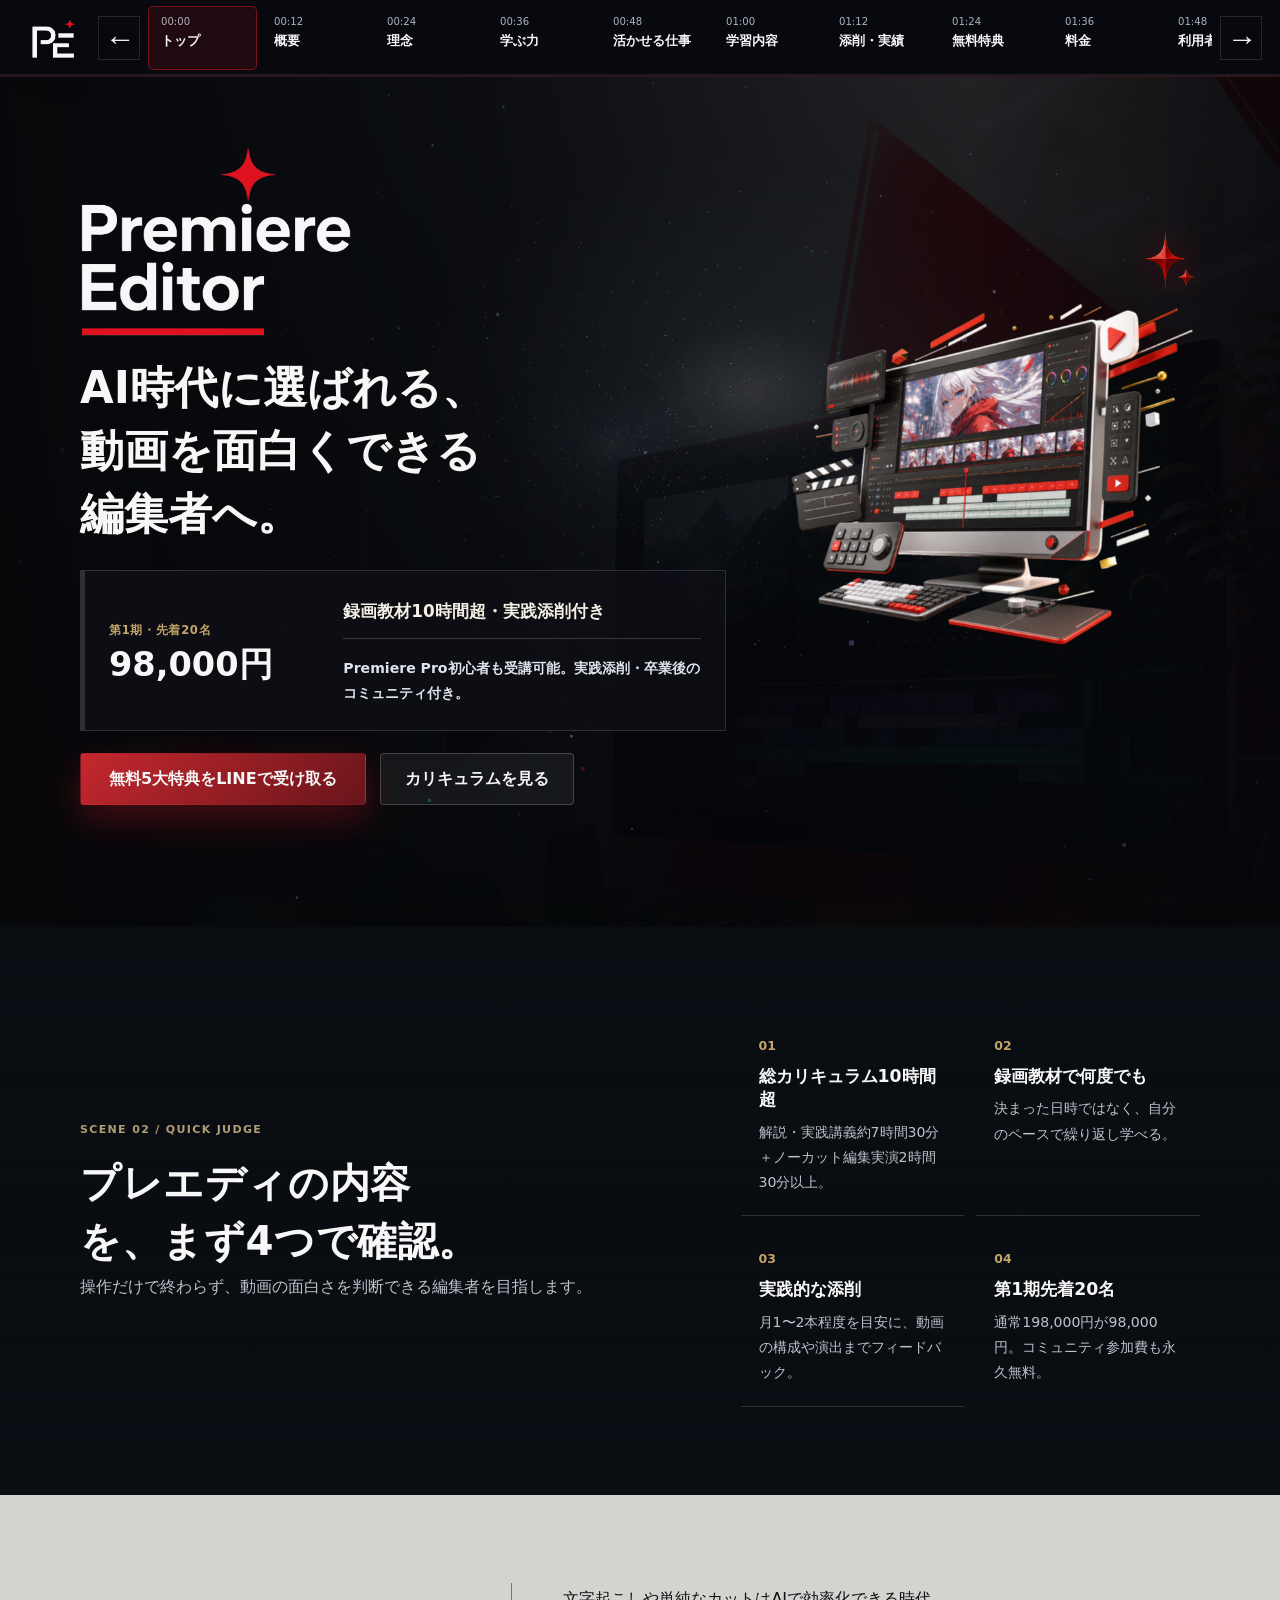
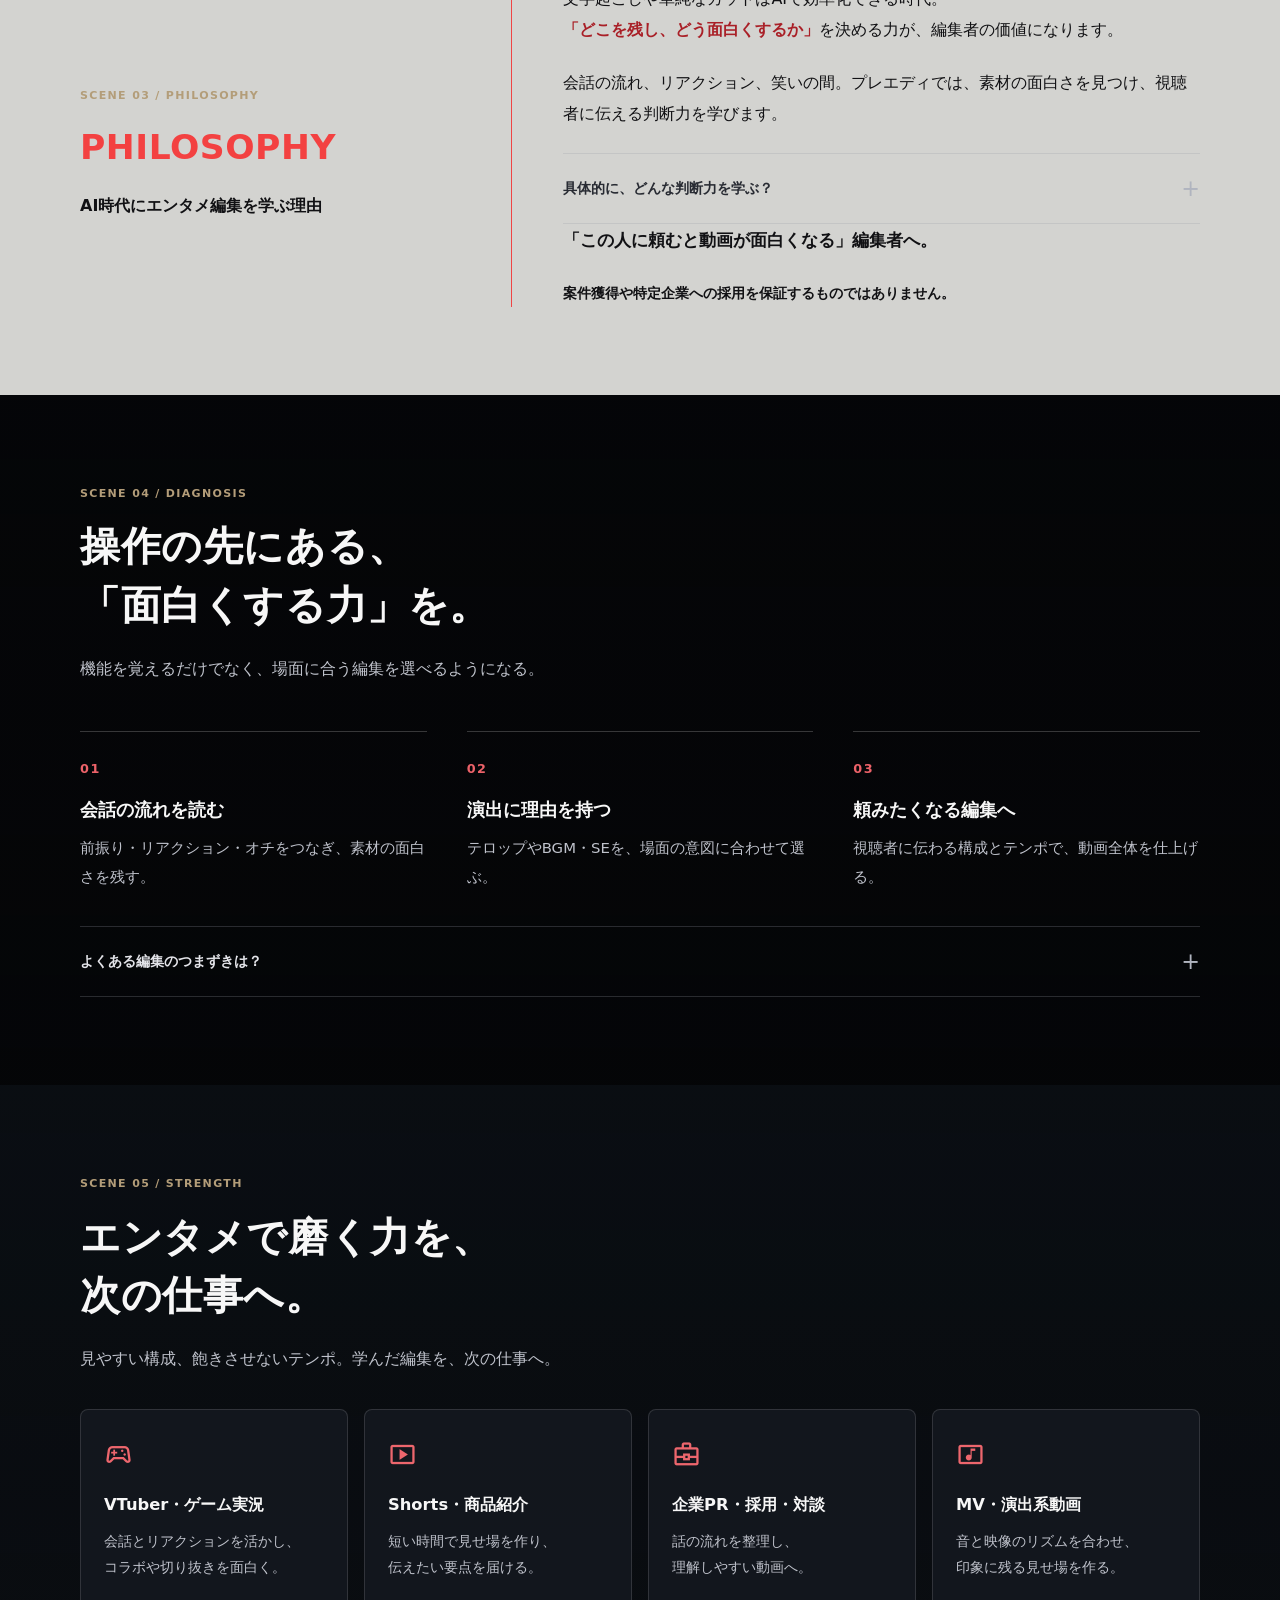
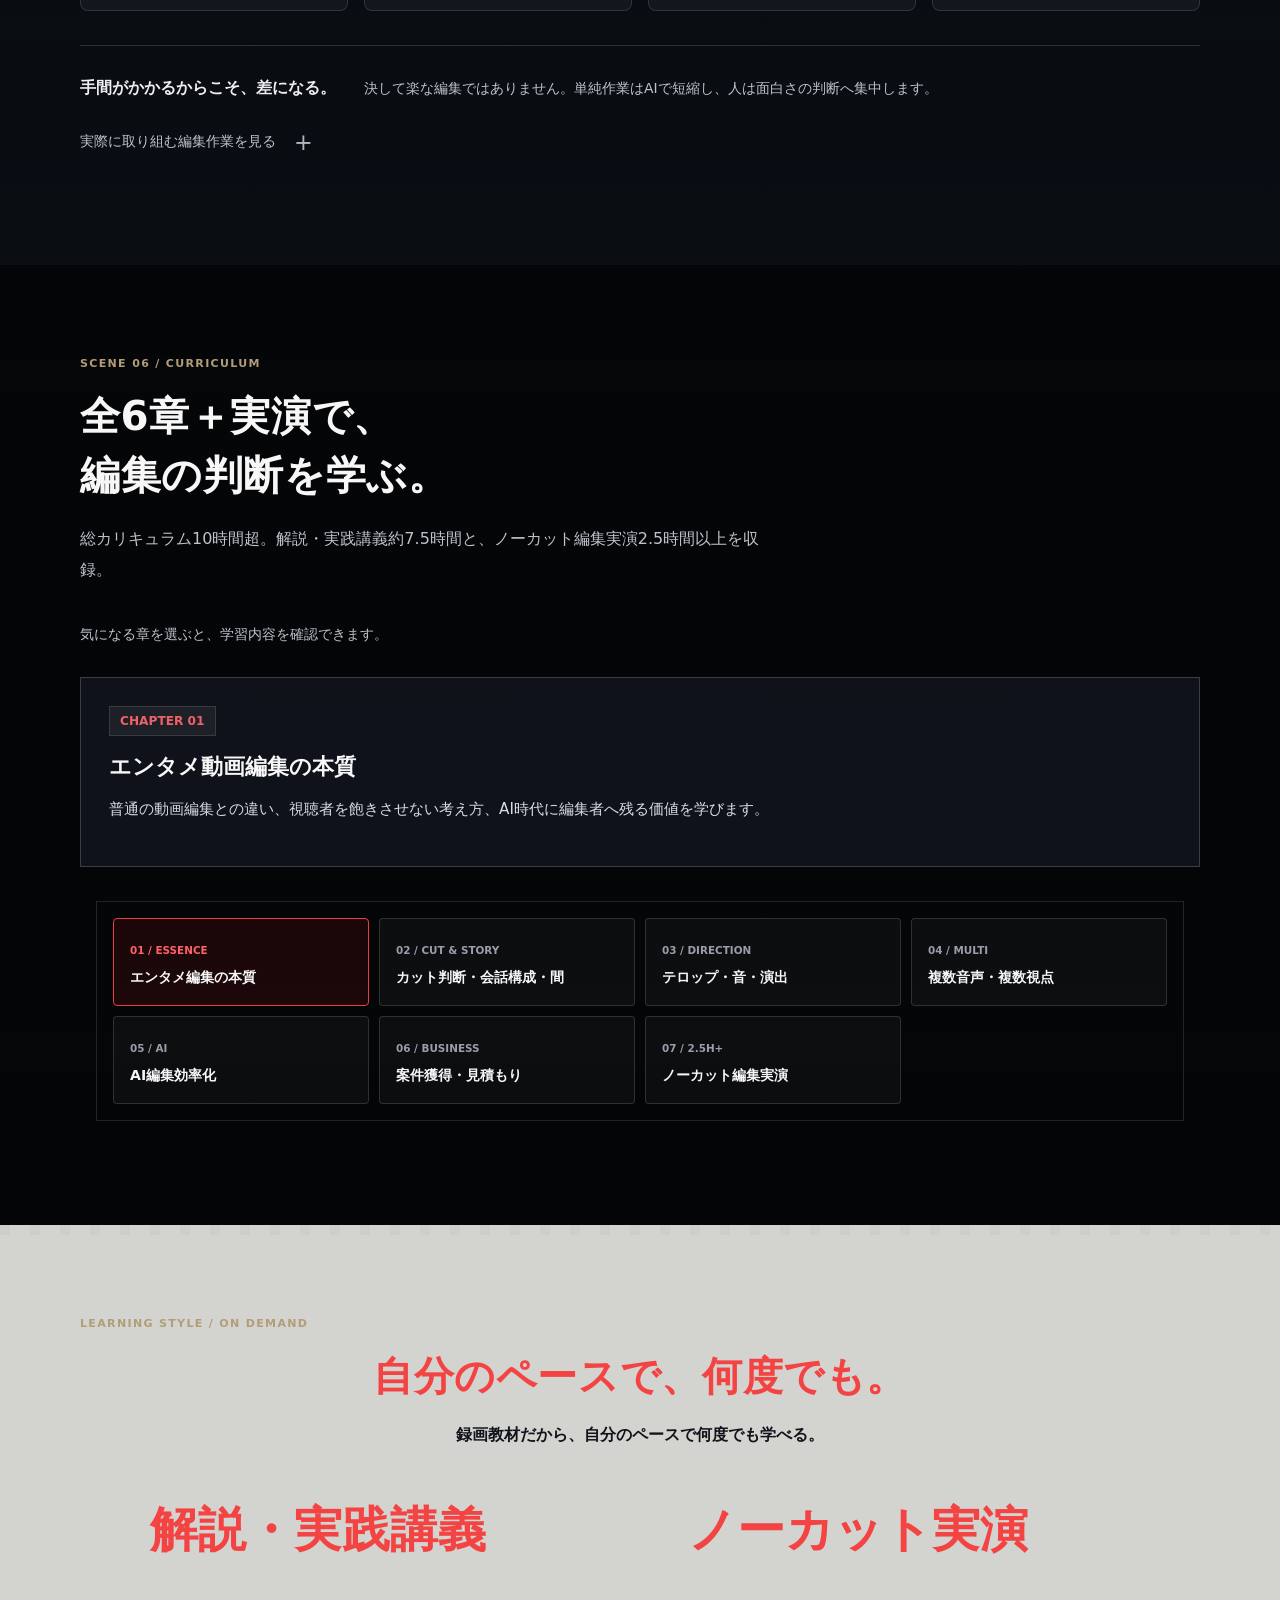
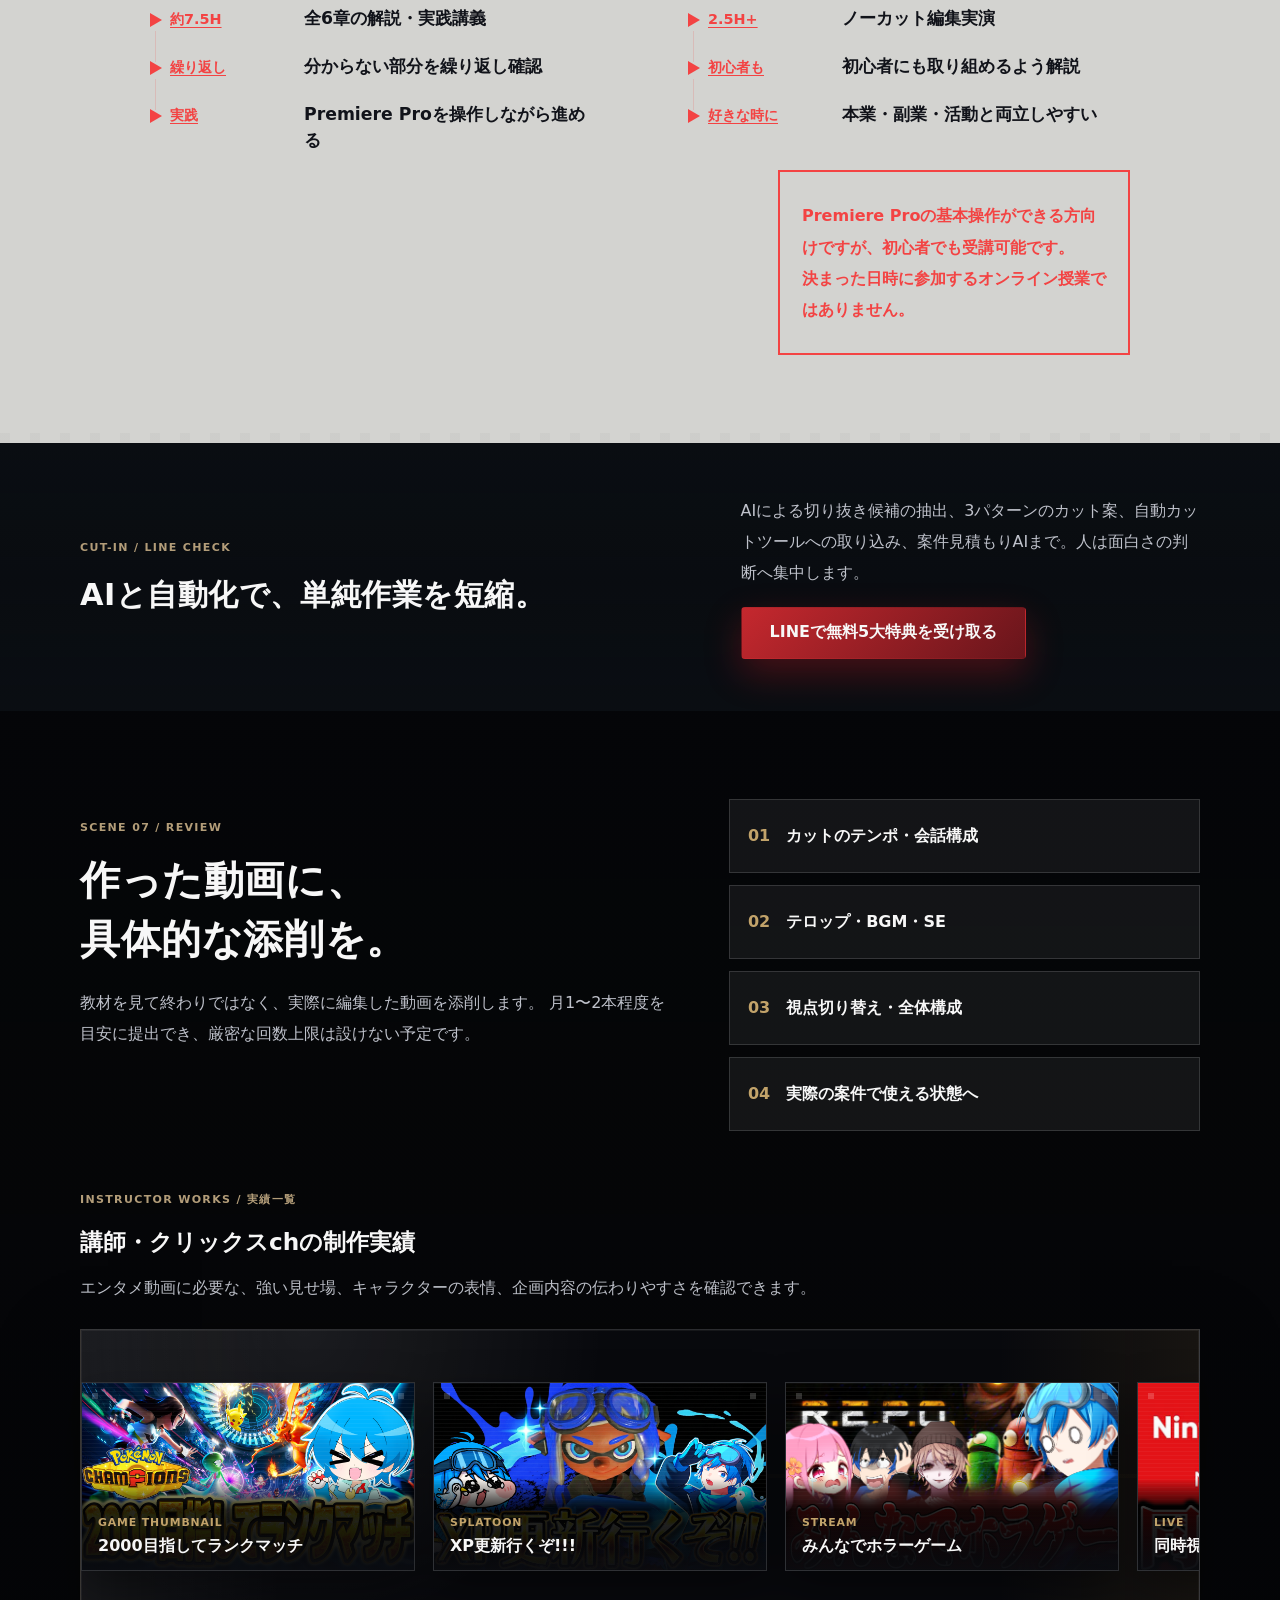
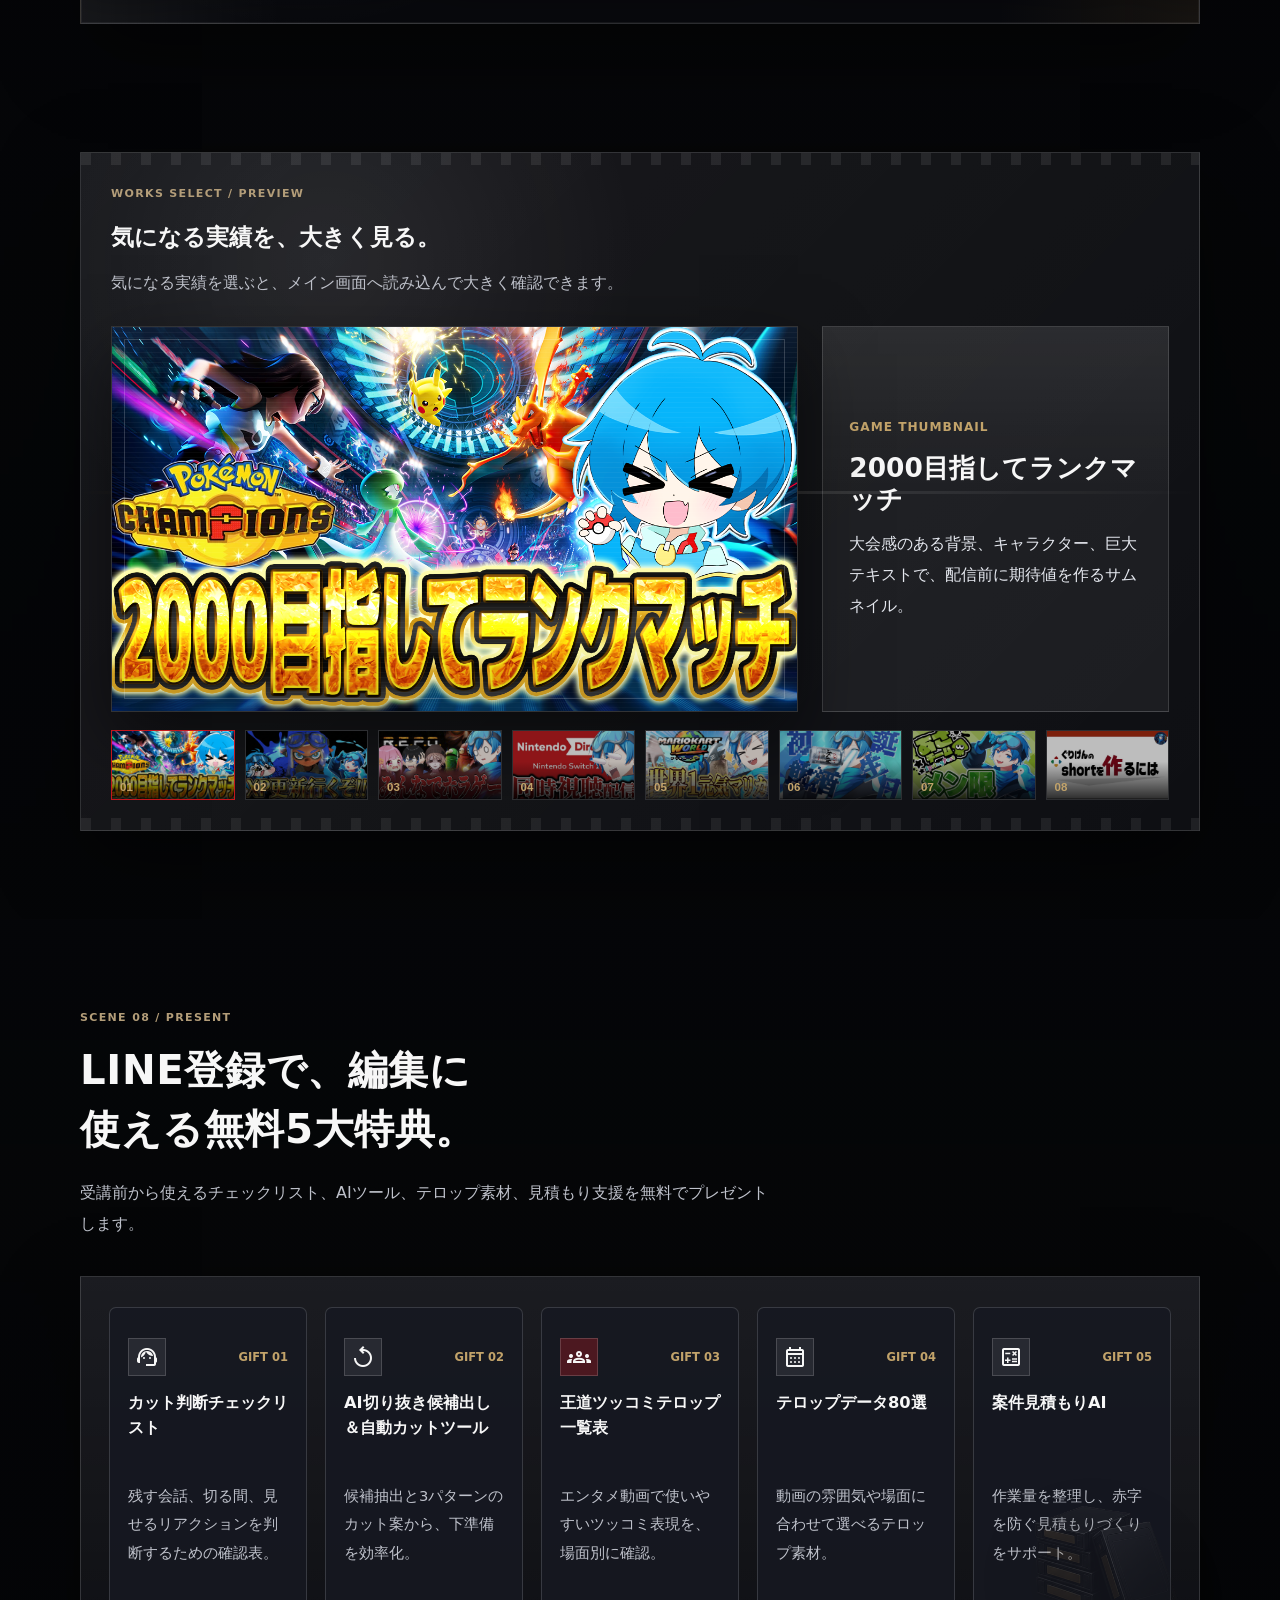
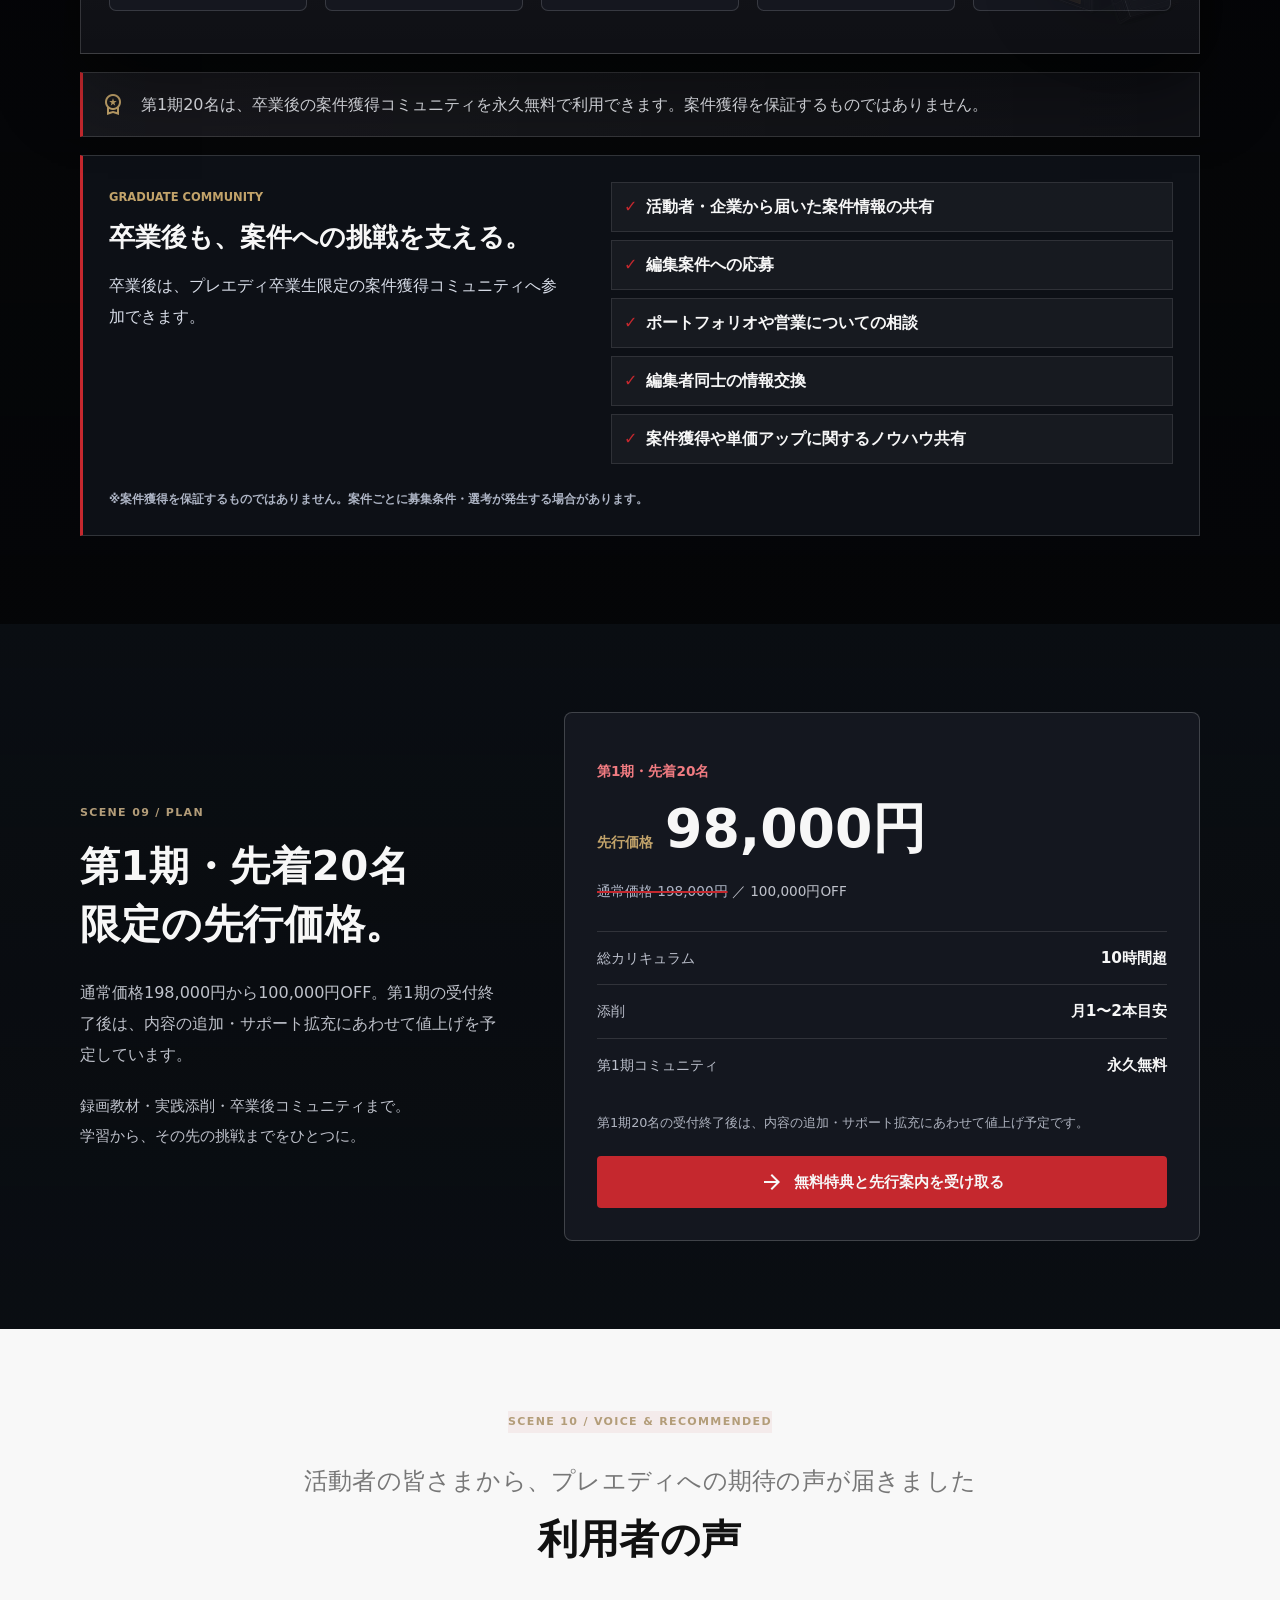
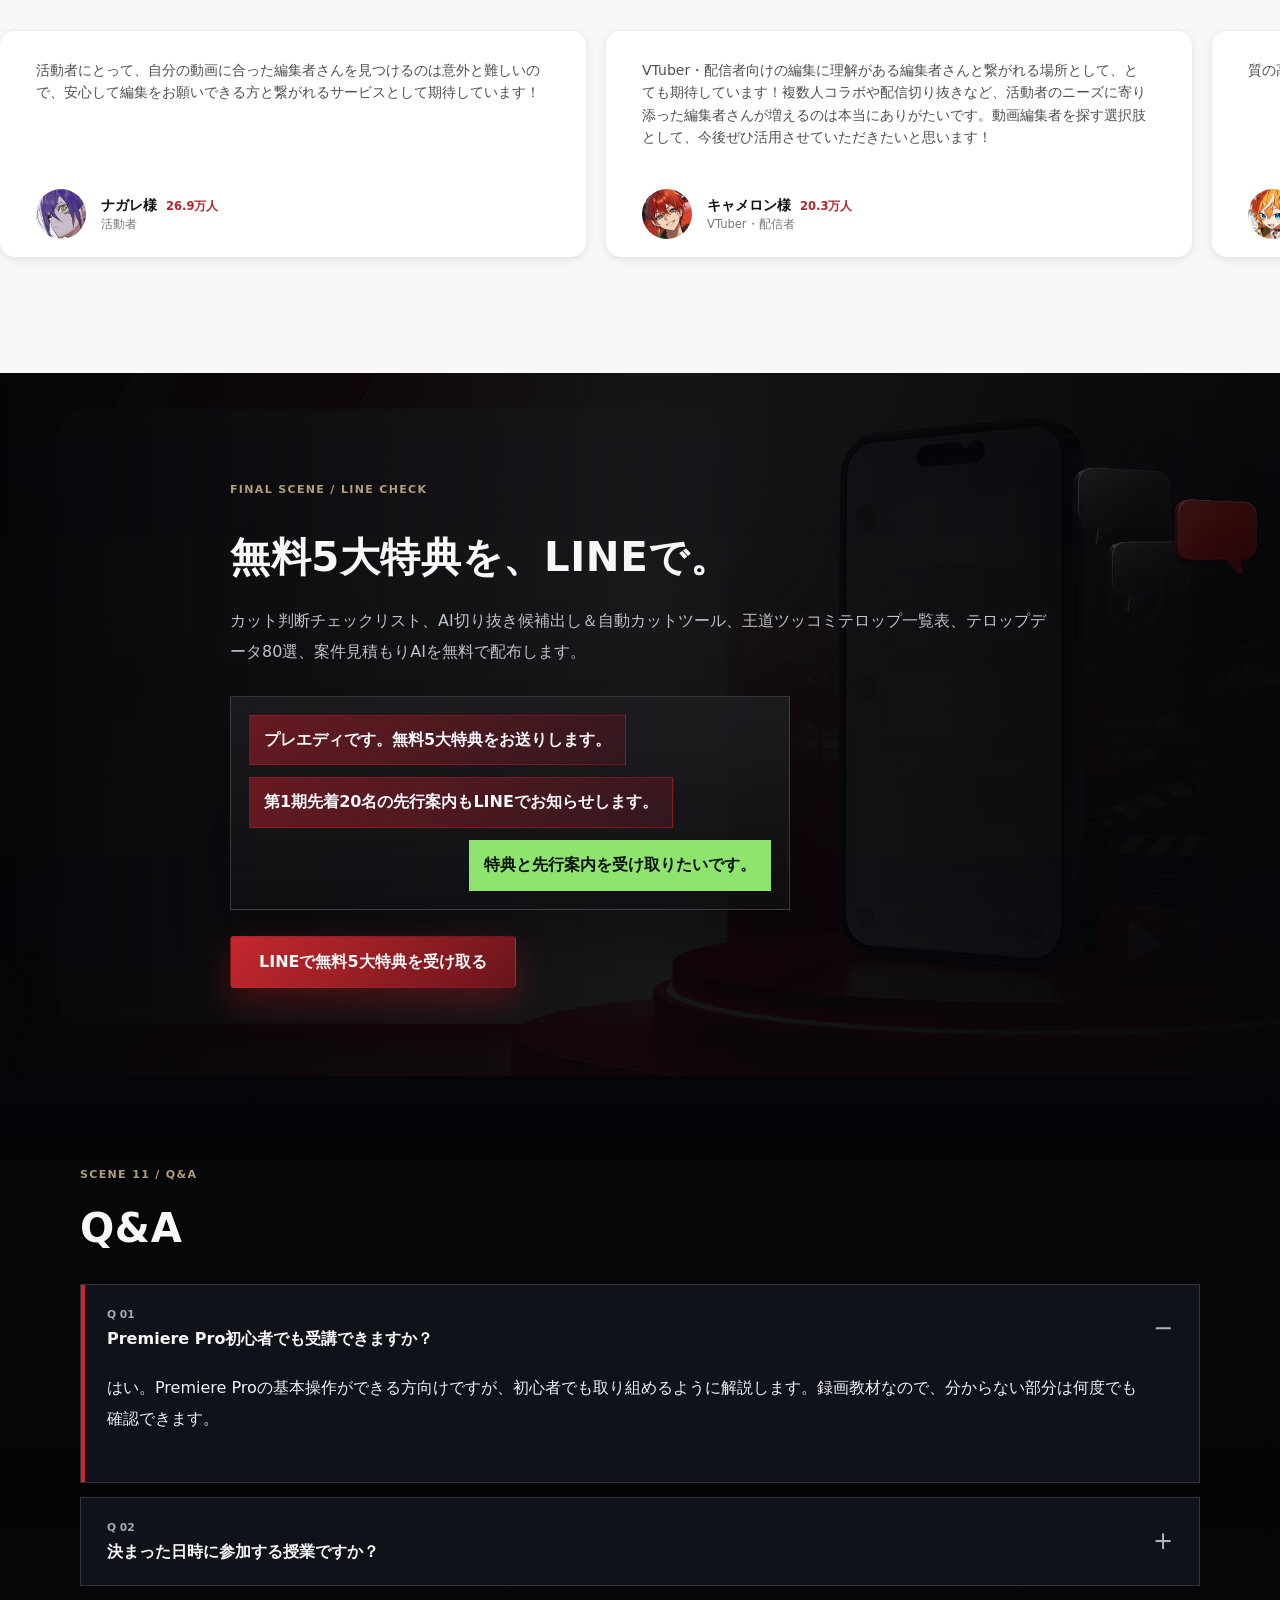
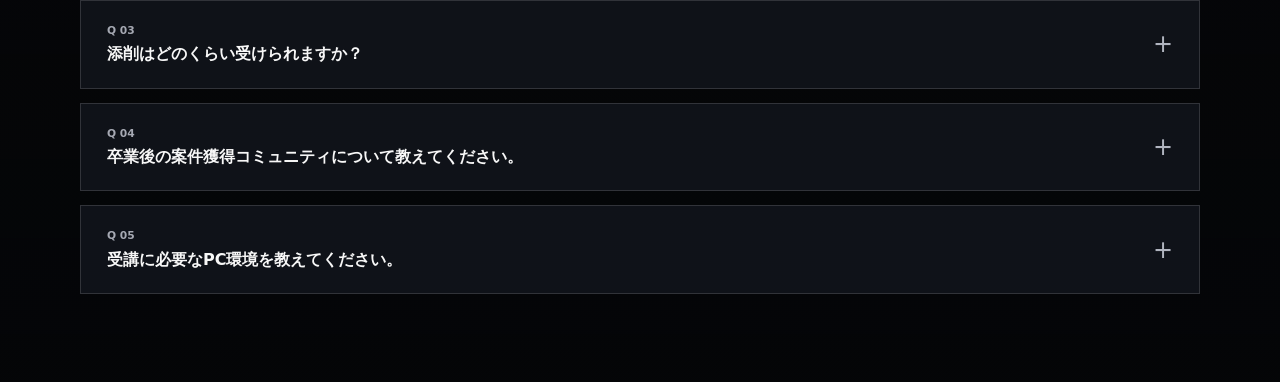
==== commit 56ad18b0: "読みやすさを優先してLPの情報量と操作を整理" ====
--- a/index.html
+++ b/index.html
@@ -22,6 +22,7 @@
     <meta name="twitter:image" content="https://gurigen.github.io/premiere-editor-lp/assets/generated-hero-studio.png">
     <link rel="icon" href="assets/premiere-editor-pe-monogram-sparkle-transparent.png" type="image/png">
   <link rel="stylesheet" href="styles.css?v=20260904-voice-subscribers">
+  <link rel="stylesheet" href="ux-cleanup.css?v=20260905-1">
   <script type="importmap">
   {
     "imports": {
@@ -42,7 +43,7 @@
     </style>
   </noscript>
   </head>
-  <body class="is-intro-running has-space-background">
+  <body class="is-intro-running has-space-background ux-refined">
     <canvas id="cinematic-space" aria-hidden="true"></canvas>
     <div class="warp-flash" data-warp-flash aria-hidden="true"></div>
 
@@ -54,16 +55,16 @@
         </a>
         <button class="rail-arrow rail-arrow-left" type="button" aria-label="目次を左へ送る" data-scene-prev>←</button>
         <nav class="scene-strip" aria-label="シーン目次" data-scene-nav>
-          <a class="scene-cue active" href="#top" aria-current="true"><span>00:00</span><strong>TOP</strong></a>
-          <a class="scene-cue" href="#offer"><span>00:12</span><strong>QUICK</strong></a>
-          <a class="scene-cue" href="#philosophy"><span>00:24</span><strong>PHILO</strong></a>
-          <a class="scene-cue" href="#why"><span>00:36</span><strong>WHY</strong></a>
-          <a class="scene-cue" href="#strength"><span>00:48</span><strong>STRENGTH</strong></a>
-          <a class="scene-cue" href="#schedule"><span>01:00</span><strong>COURSE</strong></a>
-          <a class="scene-cue" href="#review"><span>01:12</span><strong>REVIEW</strong></a>
-          <a class="scene-cue" href="#present"><span>01:24</span><strong>PRESENT</strong></a>
-          <a class="scene-cue" href="#price"><span>01:36</span><strong>PRICE</strong></a>
-          <a class="scene-cue" href="#recommended"><span>01:48</span><strong>VOICE</strong></a>
+          <a class="scene-cue active" href="#top" aria-current="true"><span>00:00</span><strong>トップ</strong></a>
+          <a class="scene-cue" href="#offer"><span>00:12</span><strong>概要</strong></a>
+          <a class="scene-cue" href="#philosophy"><span>00:24</span><strong>理念</strong></a>
+          <a class="scene-cue" href="#why"><span>00:36</span><strong>学ぶ力</strong></a>
+          <a class="scene-cue" href="#strength"><span>00:48</span><strong>活かせる仕事</strong></a>
+          <a class="scene-cue" href="#schedule"><span>01:00</span><strong>学習内容</strong></a>
+          <a class="scene-cue" href="#review"><span>01:12</span><strong>添削・実績</strong></a>
+          <a class="scene-cue" href="#present"><span>01:24</span><strong>無料特典</strong></a>
+          <a class="scene-cue" href="#price"><span>01:36</span><strong>料金</strong></a>
+          <a class="scene-cue" href="#recommended"><span>01:48</span><strong>利用者の声</strong></a>
           <a class="scene-cue" href="#contact"><span>02:00</span><strong>LINE</strong></a>
           <a class="scene-cue" href="#faq"><span>02:12</span><strong>Q&amp;A</strong></a>
         </nav>
@@ -79,22 +80,21 @@
         <div class="hero-inner">
           <div class="hero-copy">
             <img class="hero-logo" src="assets/premiere-editor-wordmark-sparkle-transparent.png" alt="Premiere Editor">
-            <h1>AI時代に選ばれる、<br class="mobile-title-break">「動画を面白くできる編集者」へ。</h1>
+            <h1>AI時代に選ばれる、<br>動画を面白くできる<br>編集者へ。</h1>
             <div class="hero-route-panel" aria-label="プレエディの受講概要">
               <div class="hero-route-status">
-                <span>FIRST TERM / 20 SEATS</span>
+                <span>第1期・先着20名</span>
                 <strong>98,000円</strong>
               </div>
               <div class="hero-route-copy">
-                <p class="hero-route-next">総カリキュラム10時間超・録画教材で自分のペースで学習。</p>
+                <p class="hero-route-next">録画教材10時間超・実践添削付き</p>
                 <p class="hero-route-detail">
-                  <strong>複数音声・複数視点・カットの間・ツッコミテロップ・BGM・SEまで。</strong>
-                  <span>Premiere Pro初心者でも受講可能。第1期生は案件獲得コミュニティを永久無料で利用できます。</span>
+                  <span>Premiere Pro初心者も受講可能。実践添削・卒業後のコミュニティ付き。</span>
                 </p>
               </div>
             </div>
             <div class="hero-actions" aria-label="主要アクション">
-              <a class="primary-btn" href="#contact">LINEで無料5大特典と第1期先行案内を受け取る</a>
+              <a class="primary-btn" href="#contact">無料5大特典をLINEで受け取る</a>
               <a class="secondary-btn" href="#schedule">カリキュラムを見る</a>
             </div>
           </div>
@@ -136,246 +136,62 @@
           <span class="philosophy-divider" aria-hidden="true"></span>
 
           <div class="philosophy-body">
-            <p>
-              これからは、文字起こし、基本的なカット、テロップなどの作業ほどAIで効率化されていきます。
-              その中で編集者として選ばれ続けるために必要なのは、
-              <mark>操作の速さだけではありません。</mark>
-            </p>
-            <p>
-              動画の面白さを大きく変えるのは、素材を見たうえでの判断です。
-              <br>
-              ・どの会話を残すか
-              <br>
-              ・誰のリアクション、どの視点を見せるか
-              <br>
-              ・どこで笑いを作り、どの一言をオチにするか
-              <br>
-              ・どの間を切り、どの間を残すか
-              <br>
-              こうした判断力は、人が素材を読み取るからこそ磨ける価値です。
-            </p>
-            <p>
-              プレエディでは、編集ソフトの使い方だけではなく、
-              <mark>素材の中にある面白さを見つけ、視聴者に伝わる動画へ仕上げる判断力</mark>を学びます。
-            </p>
-            <p class="philosophy-closing">
-              <mark>「この人に頼むと動画が面白くなる」編集者へ。</mark>
-            </p>
+            <p>文字起こしや単純なカットはAIで効率化できる時代。<br><mark>「どこを残し、どう面白くするか」</mark>を決める力が、編集者の価値になります。</p>
+            <p>会話の流れ、リアクション、笑いの間。プレエディでは、素材の面白さを見つけ、視聴者に伝える判断力を学びます。</p>
+            <details class="ux-details">
+              <summary>具体的に、どんな判断力を学ぶ？</summary>
+              <ul><li>どの会話を残し、どの間を切るか</li><li>誰のリアクションや視点を見せるか</li><li>どこに笑いを作り、何をオチにするか</li></ul>
+            </details>
+            <p class="philosophy-closing">「この人に頼むと動画が面白くなる」編集者へ。</p>
             <p class="philosophy-note">案件獲得や特定企業への採用を保証するものではありません。</p>
           </div>
         </div>
       </section>
 
-      <section class="diagnosis section-dark" id="why" data-diagnosis>
-        <div class="section-inner diagnosis-inner">
-          <div class="section-head diagnosis-head">
-            <div>
-              <p class="scene-label">SCENE 04 / DIAGNOSIS</p>
-              <h2>よくある動画編集スクールとの違い。</h2>
-            </div>
-            <p>
-              機能を覚えても、演出の理由が説明できなければ実際の案件では使いにくい編集になります。
-              プレエディは「なぜ、この場面にこの演出を使うのか」まで考えます。
-            </p>
-          </div>
-
-          <div class="diagnosis-stage">
-            <div class="diagnosis-monitor" aria-live="polite">
-              <div class="diagnosis-monitor-top">
-                <span>PRE-SUBMIT CHECK</span>
-                <strong data-diagnosis-counter>CHECK 01</strong>
-              </div>
-              <div class="diagnosis-preview">
-                <img class="asset-kit diagnosis-kit-panel" src="assets/generated-kit-01/cutouts/14-diagnosis-monitor-panel.png" alt="" aria-hidden="true">
-                <span class="diagnosis-playhead" aria-hidden="true"></span>
-                <div class="diagnosis-frame-row" aria-hidden="true">
-                  <span></span>
-                  <span></span>
-                  <span></span>
-                  <span></span>
-                </div>
-                <div class="diagnosis-alert">
-                  <span data-diagnosis-label>OVER EDITING</span>
-                  <strong data-diagnosis-title>テロップや演出の量が多すぎる。</strong>
-                  <p data-diagnosis-copy>目立たせることが目的になると、視聴者がどこを見ればよいのか分からなくなります。</p>
-                </div>
-              </div>
-              <div class="diagnosis-meter" aria-hidden="true"><span></span></div>
-            </div>
-
-            <div class="diagnosis-queue" aria-label="提出前に止まりやすい原因">
-              <button
-                class="diagnosis-clip is-active"
-                type="button"
-                data-index="01"
-                data-label="OVER EDITING"
-                data-title="テロップや演出の量が多すぎる。"
-                data-copy="目立たせることが目的になると、視聴者がどこを見ればよいのか分からなくなります。"
-              >
-                <span class="material-symbols-outlined" aria-hidden="true">rule_settings</span>
-                <small>CHECK 01 / VISUAL</small>
-                <strong>演出が多すぎる</strong>
-                <em>視線が散る</em>
-              </button>
-              <button
-                class="diagnosis-clip"
-                type="button"
-                data-index="02"
-                data-label="AUDIO CHECK"
-                data-title="場面に合わないBGMやSEを使ってしまう。"
-                data-copy="音を入れること自体が目的になると、会話の温度や場面の意図が伝わりにくくなります。"
-              >
-                <span class="material-symbols-outlined" aria-hidden="true">graphic_eq</span>
-                <small>CHECK 02 / AUDIO</small>
-                <strong>音が場面に合わない</strong>
-                <em>意図が伝わらない</em>
-              </button>
-              <button
-                class="diagnosis-clip"
-                type="button"
-                data-index="03"
-                data-label="STORY CHECK"
-                data-title="会話のつながりやカットの間が不自然。"
-                data-copy="前振りとオチ、リアクションの順番を考えないまま切ると、素材の面白さが消えてしまいます。"
-              >
-                <span class="material-symbols-outlined" aria-hidden="true">fact_check</span>
-                <small>CHECK 03 / STORY</small>
-                <strong>流れと間が悪い</strong>
-                <em>面白さが消える</em>
-              </button>
-              <button
-                class="diagnosis-clip"
-                type="button"
-                data-index="04"
-                data-label="PURPOSE CHECK"
-                data-title="エフェクトを入れることが目的になる。"
-                data-copy="プレエディでは、演出の意図と視聴者への伝わり方を考え、必要な表現だけを選びます。"
-              >
-                <span class="material-symbols-outlined" aria-hidden="true">route</span>
-                <small>CHECK 04 / PURPOSE</small>
-                <strong>理由のない演出</strong>
-                <em>効果だけが残る</em>
-              </button>
-            </div>
-          </div>
-
-          <div class="diagnosis-resolve" aria-label="プレエディで身につける判断">
-            <div>
-              <span>01 / STORY</span>
-              <strong>会話の流れを読む</strong>
-              <p>前振り、リアクション、オチをつないで面白さを残す。</p>
-            </div>
-            <div>
-              <span>02 / DIRECTION</span>
-              <strong>演出に理由を持つ</strong>
-              <p>テロップ、BGM、SEを場面の意図に合わせて選ぶ。</p>
-            </div>
-            <div>
-              <span>03 / VALUE</span>
-              <strong>頼みたくなる編集へ</strong>
-              <p>「この人に頼むと動画が面白くなる」と思われる編集者を目指す。</p>
-            </div>
-          </div>
-        </div>
-      </section>
-
-      <section class="strength section-band" id="strength" data-strength-suite>
+      <section class="diagnosis section-dark" id="why">
         <div class="section-inner">
-          <p class="scene-label">SCENE 05 / STRENGTH</p>
-          <div class="section-head strength-head">
-            <div>
-              <h2>エンタメ編集は、幅広い動画に応用できる。</h2>
-              <p>見やすさ、話の流れ、飽きさせない構成、リアクションの活かし方を考え続けるから、他ジャンルにも応用しやすくなります。</p>
-            </div>
-            <p>
-              VTuber・配信者動画、ゲーム実況、Shorts、企業PR、採用動画、対談、商品紹介、MVなど。
-              エンタメコンテンツを扱う企業や活動者の案件へ挑戦する土台になります。
-            </p>
-          </div>
-
-          <div class="strength-suite">
-            <div class="strength-console" aria-live="polite">
-              <div class="strength-console-top">
-                <span>QUALITY GATE / BEFORE SUBMIT</span>
-                <strong data-strength-counter>GATE 01</strong>
-              </div>
-              <div class="strength-preview">
-                <img class="asset-kit strength-kit-strip" src="assets/generated-kit-01/cutouts/05-timeline-clip-blocks.png" alt="" aria-hidden="true">
-                <img class="asset-kit strength-kit-wave" src="assets/generated-kit-01/cutouts/09-audio-waveform-icon.png" alt="" aria-hidden="true">
-                <span class="strength-preview-label" data-strength-label>ENTERTAINMENT</span>
-                <h3 data-strength-title>VTuber・配信者動画</h3>
-                <p data-strength-copy>複数人の会話、リアクション、ゲーム画面を整理し、視聴者を飽きさせない流れを作ります。</p>
-              </div>
-            </div>
-
-            <div class="strength-gates" aria-label="プレエディで学ぶ編集の応用先">
-              <button
-                class="strength-gate is-active"
-                type="button"
-                data-index="01"
-                data-label="ENTERTAINMENT"
-                data-title="VTuber・配信者動画"
-                data-copy="複数人の会話、リアクション、ゲーム画面を整理し、視聴者を飽きさせない流れを作ります。"
-              >
-                <span class="material-symbols-outlined" aria-hidden="true">timer</span>
-                <small>FIELD 01 / STREAM</small>
-                <strong>VTuber・ゲーム実況</strong>
-                <p>複数人コラボや配信切り抜きで、会話とリアクションを活かす。</p>
-              </button>
-              <button
-                class="strength-gate"
-                type="button"
-                data-index="02"
-                data-label="SHORT FORM"
-                data-title="Shorts・商品紹介"
-                data-copy="短い時間で要点と見せ場を伝え、視聴者の興味をつなぐ構成へ応用できます。"
-              >
-                <span class="material-symbols-outlined" aria-hidden="true">graphic_eq</span>
-                <small>FIELD 02 / SHORT</small>
-                <strong>Shorts・商品紹介</strong>
-                <p>短尺でも、見せ場とテンポを設計して要点を伝える。</p>
-              </button>
-              <button
-                class="strength-gate"
-                type="button"
-                data-index="03"
-                data-label="BUSINESS"
-                data-title="企業PR・採用・対談"
-                data-copy="話の流れを整理し、見る人が理解しやすい順番とテンポへ組み立てます。"
-              >
-                <span class="material-symbols-outlined" aria-hidden="true">fact_check</span>
-                <small>FIELD 03 / BUSINESS</small>
-                <strong>企業PR・採用・対談</strong>
-                <p>会話を自然につなぎ、伝えたい情報を見やすくまとめる。</p>
-              </button>
-              <button
-                class="strength-gate route"
-                type="button"
-                data-index="04"
-                data-label="CREATIVE"
-                data-title="MV・演出系動画"
-                data-copy="BGM、SE、ズーム、エフェクトの意図を考え、映像と音のリズムを作ります。"
-              >
-                <span class="material-symbols-outlined" aria-hidden="true">hub</span>
-                <small>FIELD 04 / CREATIVE</small>
-                <strong>MV・演出系動画</strong>
-                <p>音と画のタイミングを読み、印象に残る見せ場を作る。</p>
-              </button>
-            </div>
-          </div>
-
-          <div class="strength-proof-line" aria-label="強みの結論">
-            <span>REALITY CHECK</span>
-            <strong>決して楽な編集ではありません。作業量が多いからこそ、できる編集者が少なく、差別化しやすい分野です。</strong>
-          </div>
-          <div class="editing-reality-grid" aria-label="エンタメ動画編集で発生する作業">
-            <span>複数の音声トラック</span>
-            <span>複数視点の素材</span>
-            <span>フルテロップ</span>
-            <span>リアクションごとの画面切替</span>
-            <span>BGM・SE・演出の細かな調整</span>
-          </div>
-          <p class="editing-reality-note">AI・プリセット・自動化ツールで単純作業を短縮し、人は面白さの判断へ集中します。</p>
+          <div class="ux-section-heading">
+            <p class="scene-label">SCENE 04 / DIAGNOSIS</p>
+            <h2>操作の先にある、<br>「面白くする力」を。</h2>
+            <p>機能を覚えるだけでなく、場面に合う編集を選べるようになる。</p>
+          </div>
+          <div class="ux-learning-points">
+            <article><span class="ux-point-number">01</span><h3>会話の流れを読む</h3><p>前振り・リアクション・オチをつなぎ、素材の面白さを残す。</p></article>
+            <article><span class="ux-point-number">02</span><h3>演出に理由を持つ</h3><p>テロップやBGM・SEを、場面の意図に合わせて選ぶ。</p></article>
+            <article><span class="ux-point-number">03</span><h3>頼みたくなる編集へ</h3><p>視聴者に伝わる構成とテンポで、動画全体を仕上げる。</p></article>
+          </div>
+          <details class="ux-details">
+            <summary>よくある編集のつまずきは？</summary>
+            <div class="ux-detail-columns">
+              <p><strong>演出が多すぎる</strong>テロップや効果を足しすぎると、視線が散ります。必要な表現を選ぶことが大切です。</p>
+              <p><strong>音が場面に合わない</strong>BGMやSEは、会話の温度や場面の意図に合わせます。</p>
+              <p><strong>流れと間が不自然</strong>前振りとオチ、リアクションの順番を考えてカットします。</p>
+              <p><strong>効果を入れることが目的になる</strong>「なぜ、この演出か」を考え、見る人への伝わり方を確かめます。</p>
+            </div>
+          </details>
+        </div>
+      </section>
+
+      <section class="strength section-band" id="strength">
+        <div class="section-inner">
+          <div class="ux-section-heading">
+            <p class="scene-label">SCENE 05 / STRENGTH</p>
+            <h2>エンタメで磨く力を、<br>次の仕事へ。</h2>
+            <p>見やすい構成、飽きさせないテンポ。学んだ編集を、次の仕事へ。</p>
+          </div>
+          <div class="ux-field-grid" aria-label="編集を活かせる4つの分野">
+            <article class="ux-field-card"><span class="material-symbols-outlined" aria-hidden="true">sports_esports</span><h3>VTuber・<wbr>ゲーム実況</h3><p>会話とリアクションを活かし、<br>コラボや切り抜きを面白く。</p></article>
+            <article class="ux-field-card"><span class="material-symbols-outlined" aria-hidden="true">smart_display</span><h3>Shorts・商品紹介</h3><p>短い時間で見せ場を作り、<br>伝えたい要点を届ける。</p></article>
+            <article class="ux-field-card"><span class="material-symbols-outlined" aria-hidden="true">business_center</span><h3>企業PR・<wbr>採用・対談</h3><p>話の流れを整理し、<br>理解しやすい動画へ。</p></article>
+            <article class="ux-field-card"><span class="material-symbols-outlined" aria-hidden="true">music_video</span><h3>MV・演出系動画</h3><p>音と映像のリズムを合わせ、<br>印象に残る見せ場を作る。</p></article>
+          </div>
+          <div class="ux-reality">
+            <p><strong>手間がかかるからこそ、差になる。</strong><span>決して楽な編集ではありません。単純作業はAIで短縮し、人は面白さの判断へ集中します。</span></p>
+            <details class="ux-details">
+              <summary>実際に取り組む編集作業を見る</summary>
+              <p>複数の音声・複数視点の素材を整理し、フルテロップ、リアクションごとの画面切替、BGM・SE・演出の細かな調整まで行います。</p>
+            </details>
+          </div>
         </div>
       </section>
 
@@ -384,13 +200,14 @@
           <div class="section-head schedule-head">
             <div>
               <p class="scene-label">SCENE 06 / CURRICULUM</p>
-              <h2>総カリキュラム10時間超。全6章＋ノーカット編集実演。</h2>
+              <h2>全6章＋実演で、<br>編集の判断を学ぶ。</h2>
             </div>
             <p>
-              解説・実践講義は約7時間30分。さらに、講師の実際の編集判断を追えるノーカット編集実演を2時間30分以上収録しています。
+              総カリキュラム10時間超。解説・実践講義約7.5時間と、ノーカット編集実演2.5時間以上を収録。
             </p>
           </div>
 
+          <p class="ux-course-hint">気になる章を選ぶと、学習内容を確認できます。</p>
           <div class="course-timeline" data-course-timeline>
             <div class="course-monitor" aria-live="polite">
               <span class="course-monitor-counter" data-course-counter>NOW 01</span>
@@ -454,26 +271,26 @@
         <div class="section-inner">
           <p class="scene-label">LEARNING STYLE / ON DEMAND</p>
           <div class="schedule-alt-head">
-            <h2>LEARNING STYLE</h2>
+            <h2>自分のペースで、何度でも。</h2>
             <p>録画教材だから、自分のペースで何度でも学べる。</p>
           </div>
 
           <div class="schedule-alt-grid">
             <article class="schedule-alt-day">
-              <h3><span aria-hidden="true"></span>LECTURE<span aria-hidden="true"></span></h3>
+              <h3><span aria-hidden="true"></span>解説・実践講義<span aria-hidden="true"></span></h3>
               <ol>
                 <li><time>約7.5H</time><strong>全6章の解説・実践講義</strong></li>
-                <li><time>REPLAY</time><strong>分からない部分を繰り返し確認</strong></li>
-                <li><time>HANDS ON</time><strong>Premiere Proを操作しながら進める</strong></li>
+                <li><time>繰り返し</time><strong>分からない部分を繰り返し確認</strong></li>
+                <li><time>実践</time><strong>Premiere Proを操作しながら進める</strong></li>
               </ol>
             </article>
 
             <article class="schedule-alt-day">
-              <h3><span aria-hidden="true"></span>PRACTICE<span aria-hidden="true"></span></h3>
+              <h3><span aria-hidden="true"></span>ノーカット実演<span aria-hidden="true"></span></h3>
               <ol>
                 <li><time>2.5H+</time><strong>ノーカット編集実演</strong></li>
-                <li><time>BEGINNER</time><strong>初心者にも取り組めるよう解説</strong></li>
-                <li><time>ANYTIME</time><strong>本業・副業・活動と両立しやすい</strong></li>
+                <li><time>初心者も</time><strong>初心者にも取り組めるよう解説</strong></li>
+                <li><time>好きな時に</time><strong>本業・副業・活動と両立しやすい</strong></li>
               </ol>
               <div class="schedule-alt-note">
                 <p>Premiere Proの基本操作ができる方向けですが、初心者でも受講可能です。</p>
@@ -502,7 +319,7 @@
           <div class="review-head split">
             <div>
               <p class="scene-label">SCENE 07 / REVIEW</p>
-              <h2>実際に作った動画へ、実践的なフィードバック。</h2>
+              <h2>作った動画に、<br>具体的な添削を。</h2>
               <p>
                 教材を見て終わりではなく、実際に編集した動画を添削します。
                 月1〜2本程度を目安に提出でき、厳密な回数上限は設けない予定です。
@@ -520,7 +337,7 @@
             <div class="works-tape-head">
               <div>
                 <p class="scene-label">INSTRUCTOR WORKS / 実績一覧</p>
-                <h3>講師・クリックスchの実績を、編集テープに乗せて流す。</h3>
+                <h3>講師・クリックスchの制作実績</h3>
               </div>
               <p>
                 エンタメ動画に必要な、強い見せ場、キャラクターの表情、企画内容の伝わりやすさを確認できます。
@@ -678,7 +495,7 @@
             <div class="works-focus-head">
               <div>
                 <p class="scene-label">WORKS SELECT / PREVIEW</p>
-                <h3>流れる実績から、1本を編集モニターへ読み込む。</h3>
+                <h3>気になる実績を、大きく見る。</h3>
               </div>
               <p>
                 気になる実績を選ぶと、メイン画面へ読み込んで大きく確認できます。
@@ -816,7 +633,7 @@
           <div class="community-panel" id="community">
             <div>
               <span>GRADUATE COMMUNITY</span>
-              <h3>学んで終わりではなく、案件へ挑戦できる環境へ。</h3>
+              <h3>卒業後も、案件への挑戦を支える。</h3>
               <p>卒業後は、プレエディ卒業生限定の案件獲得コミュニティへ参加できます。</p>
             </div>
             <ul>
@@ -840,29 +657,12 @@
               通常価格198,000円から100,000円OFF。第1期の受付終了後は、内容の追加・サポート拡充にあわせて値上げを予定しています。
             </p>
 
-            <div class="price-assurance" aria-label="料金判断の要点">
-              <div>
-                <span class="material-symbols-outlined" aria-hidden="true">paid</span>
-                <strong>通常198,000円</strong>
-                <p>第1期のみ100,000円OFF</p>
-              </div>
-              <div>
-                <span class="material-symbols-outlined" aria-hidden="true">content_cut</span>
-                <strong>永久無料</strong>
-                <p>第1期生の案件獲得コミュニティ</p>
-              </div>
-            </div>
-
-            <ol class="price-sequence" aria-label="料金確認の流れ">
-              <li><span>01</span><p>全6章＋ノーカット編集実演を録画教材で受講</p></li>
-              <li><span>02</span><p>月1〜2本程度を目安に実践添削</p></li>
-              <li><span>03</span><p>第1期20名は卒業後コミュニティ永久無料</p></li>
-            </ol>
+            <p class="ux-price-included">録画教材・実践添削・卒業後コミュニティまで。<br>学習から、その先の挑戦までをひとつに。</p>
           </div>
 
           <div class="price-board" aria-label="第1期の受講料金" data-price-board>
             <div class="price-board-top">
-              <span>EXPORT SETTINGS / PRICE CHECK</span>
+              <span>受講料に含まれるもの</span>
               <strong>PREMIERE EDITOR</strong>
             </div>
             <img class="asset-kit price-kit-panel" src="assets/generated-kit-01/cutouts/06-export-settings-panel.png" alt="" aria-hidden="true">
@@ -875,7 +675,7 @@
 
             <div class="price-main">
               <div class="price-amount">
-                <span>FIRST TERM PRICE / LIMITED 20</span>
+                <span>第1期・先着20名</span>
                 <strong><small>先行価格</small>98,000円</strong>
                 <p><del>通常価格 198,000円</del> ／ 100,000円OFF</p>
                 <div class="price-meter" aria-hidden="true"><span></span></div>
@@ -913,7 +713,7 @@
 
             <a class="price-cta" href="#contact">
               <span class="material-symbols-outlined" aria-hidden="true">arrow_forward</span>
-              LINEで無料5大特典＋第1期先行案内を受け取る
+              無料特典と先行案内を受け取る
             </a>
           </div>
         </div>
@@ -1026,7 +826,7 @@
         <div class="section-inner contact-inner">
           <img class="asset-kit contact-kit-bubbles" src="assets/generated-kit-01/cutouts/08-line-chat-bubbles.png" alt="" aria-hidden="true">
           <p class="scene-label">FINAL SCENE / LINE CHECK</p>
-          <h2>LINEで無料5大特典と、第1期先行案内を受け取る。</h2>
+          <h2>無料5大特典を、LINEで。</h2>
           <p>カット判断チェックリスト、AI切り抜き候補出し＆自動カットツール、王道ツッコミテロップ一覧表、テロップデータ80選、案件見積もりAIを無料で配布します。</p>
           <div class="line-chat" aria-label="LINE確認メッセージ" data-line-typing>
             <div class="line-message from-school" style="--delay: 0ms;">
@@ -1065,7 +865,7 @@
                   </svg>
                 </span>
                 <span class="question-copy">
-                  <span>Q 01 / フィルム装填</span>
+                  <span>Q 01</span>
                   Premiere Pro初心者でも受講できますか？
                 </span>
               </button>
@@ -1093,7 +893,7 @@
                   </svg>
                 </span>
                 <span class="question-copy">
-                  <span>Q 02 / フィルム装填</span>
+                  <span>Q 02</span>
                   決まった日時に参加する授業ですか？
                 </span>
               </button>
@@ -1121,7 +921,7 @@
                   </svg>
                 </span>
                 <span class="question-copy">
-                  <span>Q 03 / フィルム装填</span>
+                  <span>Q 03</span>
                   添削はどのくらい受けられますか？
                 </span>
               </button>
@@ -1149,7 +949,7 @@
                   </svg>
                 </span>
                 <span class="question-copy">
-                  <span>Q 04 / フィルム装填</span>
+                  <span>Q 04</span>
                   卒業後の案件獲得コミュニティについて教えてください。
                 </span>
               </button>
@@ -1177,7 +977,7 @@
                   </svg>
                 </span>
                 <span class="question-copy">
-                  <span>Q 05 / フィルム装填</span>
+                  <span>Q 05</span>
                   受講に必要なPC環境を教えてください。
                 </span>
               </button>
@@ -1217,7 +1017,7 @@
         </div>
       </section>
     </main>
-  <script src="scripts.js?v=20260904-restored-base"></script>
+  <script src="scripts.js?v=20260905-ux"></script>
   <script type="module" src="js/cinematic-background.js?v=20260904-restored-base"></script>
 </body>
 </html>
--- a/ux-cleanup.css
+++ b/ux-cleanup.css
@@ -0,0 +1,289 @@
+/* Reading-focused refinement of the existing red/black LP. */
+.ux-refined {
+  --muted: #bfc2cb;
+  --max: 1120px;
+}
+
+.ux-refined h2 {
+  font-size: clamp(1.8rem, 3.15vw, 2.65rem);
+  line-height: 1.45;
+  letter-spacing: .015em;
+  text-wrap: balance;
+}
+
+.ux-refined h3 { line-height: 1.55; }
+.ux-refined p { line-height: 1.95; }
+.ux-refined .section-inner { padding: 88px 0; }
+body.ux-refined :is(#top, #offer, #philosophy, #why, #strength, #schedule, #learning, #review, #present, #price, #recommended, #contact, #faq, #community, #works, #works-focus) { scroll-margin-top: 86px; }
+.ux-refined .scene-label,
+.ux-refined .philosophy-scene { font-size: .69rem; letter-spacing: .12em; font-weight: 600; color: #b39d79; }
+.ux-refined .section-head { display: block; max-width: 780px; margin-bottom: 36px; }
+.ux-refined .section-head > p { margin-top: 18px; max-width: 690px; }
+.ux-refined .section-head > div > p:not(.scene-label) { margin-top: 18px; }
+
+/* Keep the timecode navigation, with smaller chrome and clear destinations. */
+.ux-refined .site-header { background: rgba(8, 10, 15, .96); }
+.ux-refined .header-scene-rail { min-height: 76px; padding-top: 6px; padding-bottom: 6px; background: transparent; box-shadow: none; border: 0; }
+.ux-refined .header-scene-rail::before,
+.ux-refined .header-scene-rail::after,
+.ux-refined .site-header::after,
+.ux-refined .scene-cue::before,
+.ux-refined .scene-cue::after { display: none; }
+.ux-refined .scene-strip { padding: 0; gap: 4px; background: none; border: 0; box-shadow: none; }
+.ux-refined .scene-cue { flex-basis: 109px; min-height: 57px; padding: 10px 12px; background: transparent; border: 1px solid transparent; border-radius: 5px; box-shadow: none; }
+.ux-refined .scene-cue:hover,
+.ux-refined .scene-cue:focus-visible,
+.ux-refined .scene-cue.active { transform: none; background: rgba(215, 25, 32, .12); border-color: rgba(215, 25, 32, .5); box-shadow: none; }
+.ux-refined .scene-cue span { font-weight: 500; font-size: .63rem; color: #aeb2bd; }
+.ux-refined .scene-cue strong { font-size: .8rem; margin-top: 7px; white-space: nowrap; }
+.ux-refined .rail-arrow { min-height: 44px; height: 44px; background: none; border-color: rgba(255,255,255,.12); }
+.ux-refined .scene-progress { height: 2px; bottom: 0; }
+.ux-refined .now-playing-label { display: none; }
+
+/* Remove repeated film-strip borders and decorative status labels. */
+.ux-refined::before,
+.ux-refined::after,
+.ux-refined .diagnosis::before,
+.ux-refined .diagnosis::after,
+.ux-refined .strength::before,
+.ux-refined .strength::after,
+.ux-refined .schedule::before,
+.ux-refined .schedule::after,
+.ux-refined .editorial-philosophy::before,
+.ux-refined .editorial-philosophy::after,
+.ux-refined .present::before,
+.ux-refined .present::after,
+.ux-refined .price::before,
+.ux-refined .price::after,
+.ux-refined .review::before,
+.ux-refined .review::after,
+.ux-refined .faq::before,
+.ux-refined .faq::after { display: none; }
+
+.ux-refined .hero-route-panel { background: rgba(15,17,23,.82); border-color: rgba(255,255,255,.14); box-shadow: none; }
+.ux-refined .hero-inner { grid-template-columns: minmax(0,1.2fr) minmax(0,.8fr); gap: 44px; }
+.ux-refined .hero h1 { font-size: clamp(2.3rem, 3.4vw, 3.15rem); line-height: 1.45; }
+.ux-refined .hero-stage { min-height: 0; display: flex; align-items: center; }
+.ux-refined .hero-stage .monitor-frame { position: relative; top: auto; right: auto; width: 100%; margin: 0; transform: none; }
+.ux-refined .hero-kit-monitor { display: none; }
+.ux-refined .hero-kit-sparkle { top: -28px; right: 0; width: 62px; }
+.ux-refined .hero-route-panel { grid-template-columns: minmax(130px,.6fr) minmax(0,1fr); gap: 20px; }
+.ux-refined .hero-route-status strong { font-size: 2.1rem; }
+.ux-refined .hero-route-detail { margin-top: 10px; }
+.ux-refined .hero-route-detail span { font-size: .88rem; line-height: 1.8; }
+.ux-refined .hero-route-status span { font-size: .72rem; }
+.ux-refined .primary-btn,
+.ux-refined .secondary-btn { min-height: 52px; line-height: 1.55; border-radius: 4px; }
+.ux-refined .decision-list li { padding-top: 20px; padding-bottom: 20px; background: none; border: 0; border-bottom: 1px solid rgba(255,255,255,.15); }
+.ux-refined .decision-list li:last-child { border-bottom: 0; }
+.ux-refined .decision-list small { font-weight: 400; line-height: 1.8; }
+.ux-refined .philosophy-body { font-size: 1rem; font-weight: 400; }
+.ux-refined .philosophy-body p + p { margin-top: 22px; }
+.ux-refined .philosophy-body mark { background: none; color: #a91f27; font-weight: 800; padding: 0; }
+.ux-refined .philosophy-closing { font-weight: 800; }
+.ux-refined .philosophy-title-block h2 { font-size: clamp(1.55rem, 2.7vw, 2.6rem); }
+
+.ux-section-heading { margin-bottom: 34px; }
+.ux-section-heading > p:last-child { margin-top: 18px; max-width: 760px; }
+.ux-learning-points { display: grid; grid-template-columns: repeat(3,minmax(0,1fr)); gap: 40px; margin: 46px 0 34px; }
+.ux-learning-points article { padding-top: 22px; border-top: 1px solid rgba(255,255,255,.2); }
+.ux-point-number { color: #ec6269; font-size: .8rem; font-weight: 600; letter-spacing: .12em; }
+.ux-learning-points h3 { font-size: 1.15rem; margin: 14px 0 10px; }
+.ux-learning-points p { font-size: .93rem; max-width: 30em; }
+
+.ux-field-grid { display: grid; grid-template-columns: repeat(4,minmax(0,1fr)); gap: 16px; }
+.ux-field-card { padding: 30px 23px; border: 1px solid rgba(255,255,255,.13); border-radius: 8px; background: rgba(22,25,33,.8); }
+.ux-field-card > .material-symbols-outlined { display: block; width: auto; height: auto; margin: 0 0 23px; padding: 0; color: #ed666d; font-size: 29px; background: none; border: 0; }
+.ux-field-card h3 { font-size: 1.02rem; margin-bottom: 12px; white-space: nowrap; }
+.ux-field-card p { font-size: .87rem; line-height: 1.85; }
+.ux-reality { margin-top: 34px; padding-top: 26px; border-top: 1px solid rgba(255,255,255,.15); }
+.ux-reality > p { display: flex; align-items: baseline; gap: 28px; }
+.ux-reality strong { color: #eeeef2; font-size: 1rem; flex-shrink: 0; }
+.ux-reality > p > span { font-size: .87rem; }
+
+.ux-details { margin-top: 24px; border-top: 1px solid rgba(150,155,168,.25); border-bottom: 1px solid rgba(150,155,168,.25); }
+.ux-details summary { display: flex; align-items: center; justify-content: space-between; gap: 18px; min-height: 58px; padding: 16px 0; cursor: pointer; list-style: none; font-size: .9rem; font-weight: 600; line-height: 1.65; color: #e3e4e9; }
+.ux-details summary::-webkit-details-marker { display: none; }
+.ux-details summary::after { content: "+"; flex: 0 0 auto; font-size: 1.4rem; font-weight: 400; color: #b0b4bf; }
+.ux-details[open] summary::after { content: "−"; }
+.ux-details summary:hover { color: #ed666d; }
+.ux-details summary:focus-visible,
+.ux-refined button:focus-visible,
+.ux-refined a:focus-visible { outline: 2px solid #ec6269; outline-offset: 5px; }
+.ux-details > p,
+.ux-details > ul,
+.ux-details > div { margin: 0 0 22px; font-size: .9rem; line-height: 1.9; }
+.ux-details ul { padding-left: 24px; }
+.ux-details li + li { margin-top: 8px; }
+.ux-detail-columns { display: grid; grid-template-columns: repeat(2,minmax(0,1fr)); gap: 24px 40px; }
+.ux-detail-columns strong { display: block; color: #e6e7ed; margin-bottom: 8px; }
+.section-light .ux-details summary { color: #282b33; }
+.ux-reality .ux-details { border-bottom: 0; border-top: 0; margin-top: 4px; }
+.ux-reality .ux-details summary { justify-content: flex-start; color: #bfc2cb; font-weight: 400; }
+
+/* Readers control chapter and work previews; keep the editing-timeline motif. */
+.ux-course-hint { margin: 0 0 18px; font-size: .88rem; }
+.ux-refined .course-timeline { padding: 0; border: 0; background: none; box-shadow: none; }
+.ux-refined .course-editor { padding: 0; border: 0; background: none; box-shadow: none; }
+.ux-refined .course-monitor { display: block; padding: 28px; }
+.ux-refined .course-monitor strong { display: block; margin: 14px 0 10px; }
+.ux-refined .course-editor-top,
+.ux-refined .course-day,
+.ux-refined .course-time,
+.ux-refined .course-wave,
+.ux-refined .course-playhead { display: none; }
+.ux-refined .course-monitor { background: rgba(18,21,29,.9); border-color: rgba(255,255,255,.18); box-shadow: none; min-height: 190px; }
+.ux-refined .course-monitor::before,
+.ux-refined .course-monitor::after,
+.ux-refined .course-grid::before,
+.ux-refined .course-grid::after,
+.ux-refined .course-clip::before,
+.ux-refined .course-clip::after { display: none; }
+.ux-refined .course-monitor-counter { display: none; }
+.ux-refined .course-monitor-track { color: #ec6269; }
+.ux-refined .course-monitor strong { font-size: 1.35rem; line-height: 1.6; }
+.ux-refined .course-monitor p { max-width: 760px; font-size: .95rem; }
+.ux-refined .course-grid { min-width: 0; display: grid; grid-template-columns: repeat(4,minmax(0,1fr)); grid-template-rows: auto; gap: 10px; padding: 16px; background: none; }
+.ux-refined .course-clip { grid-column: auto !important; grid-row: auto; min-height: 88px; padding: 16px; background: rgba(255,255,255,.035); border-color: rgba(255,255,255,.14); border-radius: 4px; box-shadow: none; }
+.ux-refined .course-clip span { font-size: .65rem; color: #989eac; }
+.ux-refined .course-clip strong { font-size: .88rem; line-height: 1.6; }
+.ux-refined .course-clip.is-active,
+.ux-refined .course-clip:hover { background: rgba(215,25,32,.1); border-color: #d74149; transform: none; }
+.ux-refined .course-clip.is-active span { color: #ed666d; }
+.ux-refined .course-scroll { overflow: visible; }
+.ux-refined .schedule-alt-head { margin-bottom: 28px; }
+.ux-refined .schedule-alt-day { border-color: #d2cec8; box-shadow: none; }
+.ux-refined .schedule-alt-day h3 { padding: 14px 0; }
+.ux-refined .schedule-alt-day h3 span { display: none; }
+.ux-refined .mid-cta .section-inner { padding: 52px 0; }
+.ux-refined .mid-cta h2 { font-size: 1.9rem; }
+.ux-refined .cta-card { background: none; border: 0; padding: 0; }
+.ux-refined .review-head { align-items: start; gap: 60px; }
+.ux-refined .review-head p { margin-top: 18px; }
+.ux-refined .works-track-secondary { display: none; }
+.ux-refined .works-tape-frame::before,
+.ux-refined .works-tape-frame::after { display: none; }
+.ux-refined .work-focus-ready,
+.ux-refined .work-focus-meter,
+.ux-refined .work-focus-corner { display: none; }
+.ux-refined .works-tape-head h3,
+.ux-refined .works-focus-head h3 { font-size: 1.45rem; }
+.ux-refined .works-tape-head,
+.ux-refined .works-focus-head { display: block; }
+.ux-refined .works-tape-head p:not(.scene-label),
+.ux-refined .works-focus-head p:not(.scene-label) { margin-top: 12px; max-width: 760px; }
+.ux-refined .present-case { background: rgba(22,25,33,.88); border-color: rgba(255,255,255,.15); box-shadow: none; border-radius: 7px; }
+.ux-refined .present-case::before,
+.ux-refined .present-case::after,
+.ux-refined .present-shelf::before,
+.ux-refined .present-shelf::after,
+.ux-refined .present-case > strong { display: none; }
+.ux-refined .present-case p { font-weight: 400; }
+.ux-refined .community-panel { background: rgba(15,18,25,.86); box-shadow: none; }
+
+/* One clear price and one inclusion list, instead of repeated amounts. */
+.ux-refined .price-layout { grid-template-columns: minmax(0,.8fr) minmax(0,1.2fr); align-items: center; gap: 60px; }
+.ux-refined .price-copy > p:not(.scene-label) { margin-top: 22px; }
+.ux-refined .ux-price-included { font-size: .94rem; }
+.ux-refined .price-board { background: #14171f; border: 1px solid rgba(255,255,255,.19); border-radius: 8px; box-shadow: none; }
+.ux-refined .price-board::before,
+.ux-refined .price-board::after,
+.ux-refined .price-kit-panel,
+.ux-refined .price-status,
+.ux-refined .cut-badge,
+.ux-refined .price-meter,
+.ux-refined .price-board-top { display: none; }
+.ux-refined .price-main { display: block; padding: 36px 32px 26px; }
+.ux-refined .price-amount > span { color: #f07b81; font-size: .85rem; }
+.ux-refined .price-amount > strong { font-size: clamp(2.7rem, 4.2vw, 4rem); line-height: 1.35; margin-top: 8px; }
+.ux-refined .price-amount > strong small { font-size: .85rem; margin-right: 12px; }
+.ux-refined .price-amount p { font-size: .85rem; margin-top: 12px; }
+.ux-refined .price-track-list { display: block; padding: 0 32px 20px; }
+.ux-refined .price-track { display: flex; justify-content: space-between; align-items: baseline; gap: 12px; min-height: 0; padding: 13px 0; background: none; border: 0; border-top: 1px solid rgba(255,255,255,.12); opacity: 1; transform: none; animation: none !important; }
+.ux-refined .price-track::before,
+.ux-refined .price-track > span { display: none; }
+.ux-refined .price-track p { margin: 0; font-size: .85rem; color: #bdc1cd; font-weight: 400; }
+.ux-refined .price-track strong { margin: 0; font-size: .96rem; }
+.ux-refined .price-render-note { margin: 0 32px 22px; padding: 0; border: 0; background: none; }
+.ux-refined .price-render-note .material-symbols-outlined { display: none; }
+.ux-refined .price-render-note p { font-weight: 400; font-size: .8rem; line-height: 1.8; color: #afb4c0; }
+.ux-refined .price-cta { margin: 0 32px 32px; padding: 14px; min-height: 52px; border-radius: 4px; font-size: .92rem; line-height: 1.6; }
+.ux-refined .price-cta::before,
+.ux-refined .price-cta::after { display: none; }
+.ux-refined .faq-question { min-height: 76px; }
+.ux-refined .faq-question { grid-template-columns: minmax(0,1fr) 28px; padding: 22px 26px; }
+.ux-refined .question-copy > span { font-size: .67rem; color: #a6a9b3; }
+.ux-refined .faq-question::after { content: "+"; font-size: 1.5rem; font-weight: 400; color: #b0b4bf; text-align: right; }
+.ux-refined .faq-question[aria-expanded="true"]::after { content: "−"; }
+.ux-refined .faq-question small { font-size: .66rem; font-weight: 400; color: #a6a9b3; }
+.ux-refined .faq-item,
+.ux-refined .faq-item.is-open { box-shadow: none; background: rgba(17,20,27,.92); }
+.ux-refined .answer-label,
+.ux-refined .reel-icon,
+.ux-refined .faq-kit-reel,
+.ux-refined .answer-tape::before,
+.ux-refined .answer-tape::after { display: none; }
+.ux-refined .faq-answer { padding-left: 0; }
+.ux-refined .answer-tape { padding: 0 26px 26px; margin-left: 0; border: 0; background: none; }
+
+@media (max-width: 1000px) {
+  .ux-refined .hero-inner { grid-template-columns: 1fr; }
+  .ux-refined .hero-stage { max-width: 480px; width: 100%; margin: 20px auto 0; }
+  .ux-field-grid { grid-template-columns: repeat(2,minmax(0,1fr)); }
+  .ux-field-card { padding: 28px; }
+  .ux-reality > p { display: block; }
+  .ux-reality > p > span { display: block; margin-top: 8px; }
+  .ux-refined .price-layout { gap: 32px; }
+}
+
+@media (max-width: 720px) {
+  .ux-refined .section-inner { width: calc(100% - 40px); padding: 64px 0; }
+  .ux-refined .header-scene-rail { min-height: 67px; padding: 4px 12px; gap: 6px; }
+  .ux-refined .scene-cue { flex-basis: 100px; min-height: 51px; padding: 7px 10px; }
+  .ux-refined .scene-cue strong { font-size: .74rem; }
+  .ux-refined .scene-brand .brand-mini-logo { width: 36px; }
+  .ux-refined h2 { font-size: 1.8rem; line-height: 1.55; }
+  .ux-refined .hero h1 { font-size: clamp(1.8rem, 6.3vw, 2.6rem); line-height: 1.5; }
+  .ux-refined .hero-route-status { gap: 14px; }
+  .ux-refined .hero-route-panel { grid-template-columns: 1fr; gap: 16px; }
+  .ux-refined .hero-route-status strong { font-size: 1.7rem; }
+  .ux-refined .hero-route-next { font-size: .94rem; }
+  .ux-refined .hero-actions { gap: 12px; }
+  .ux-refined .primary-btn,
+  .ux-refined .secondary-btn { font-size: .92rem; }
+  .ux-refined .philosophy-body { font-size: .94rem; }
+  .ux-section-heading { margin-bottom: 28px; }
+  .ux-section-heading > p:last-child { font-size: .92rem; margin-top: 16px; }
+  .ux-field-grid { grid-template-columns: repeat(2,minmax(0,1fr)); gap: 12px; }
+  .ux-field-card { padding: 22px 16px; }
+  .ux-field-card > .material-symbols-outlined { margin-bottom: 18px; font-size: 27px; }
+  .ux-field-card h3 { font-size: .87rem; white-space: normal; word-break: keep-all; min-height: 2.7em; }
+  .ux-field-card p { font-size: .8rem; }
+  .ux-field-card br { display: none; }
+  .ux-learning-points { grid-template-columns: 1fr; gap: 26px; margin: 30px 0; }
+  .ux-learning-points article { padding-top: 22px; display: grid; grid-template-columns: 28px minmax(0,1fr); column-gap: 18px; }
+  .ux-learning-points h3 { margin: 0 0 8px; }
+  .ux-learning-points p { grid-column: 2; }
+  .ux-point-number { padding-top: 4px; }
+  .ux-detail-columns { grid-template-columns: 1fr; }
+  .ux-details summary { font-size: .87rem; }
+  .ux-refined .course-grid { grid-template-columns: repeat(2,minmax(0,1fr)); padding: 10px; gap: 8px; }
+  .ux-refined .course-monitor { padding: 24px 20px; min-height: 224px; }
+  .ux-refined .course-monitor strong { font-size: 1.08rem; }
+  .ux-refined .course-monitor p { font-size: .88rem; }
+  .ux-refined .course-clip { padding: 13px; min-height: 86px; }
+  .ux-refined .course-clip strong { font-size: .81rem; }
+  .ux-refined .review-head { display: block; }
+  .ux-refined .review-steps { margin-top: 26px; }
+  .ux-refined .price-layout { grid-template-columns: 1fr; }
+  .ux-refined .price-main { padding: 28px 24px 22px; }
+  .ux-refined .price-track-list { padding: 0 24px 18px; }
+  .ux-refined .price-render-note { margin: 0 24px 20px; }
+  .ux-refined .price-cta { margin: 0 24px 24px; }
+  .ux-refined .price-amount > strong { font-size: 2.85rem; }
+  .ux-refined .price-amount > strong small { display: block; margin: 0; }
+}
+
+@media (prefers-reduced-motion: reduce) {
+  .ux-refined .course-monitor.is-loading { animation: none; }
+}
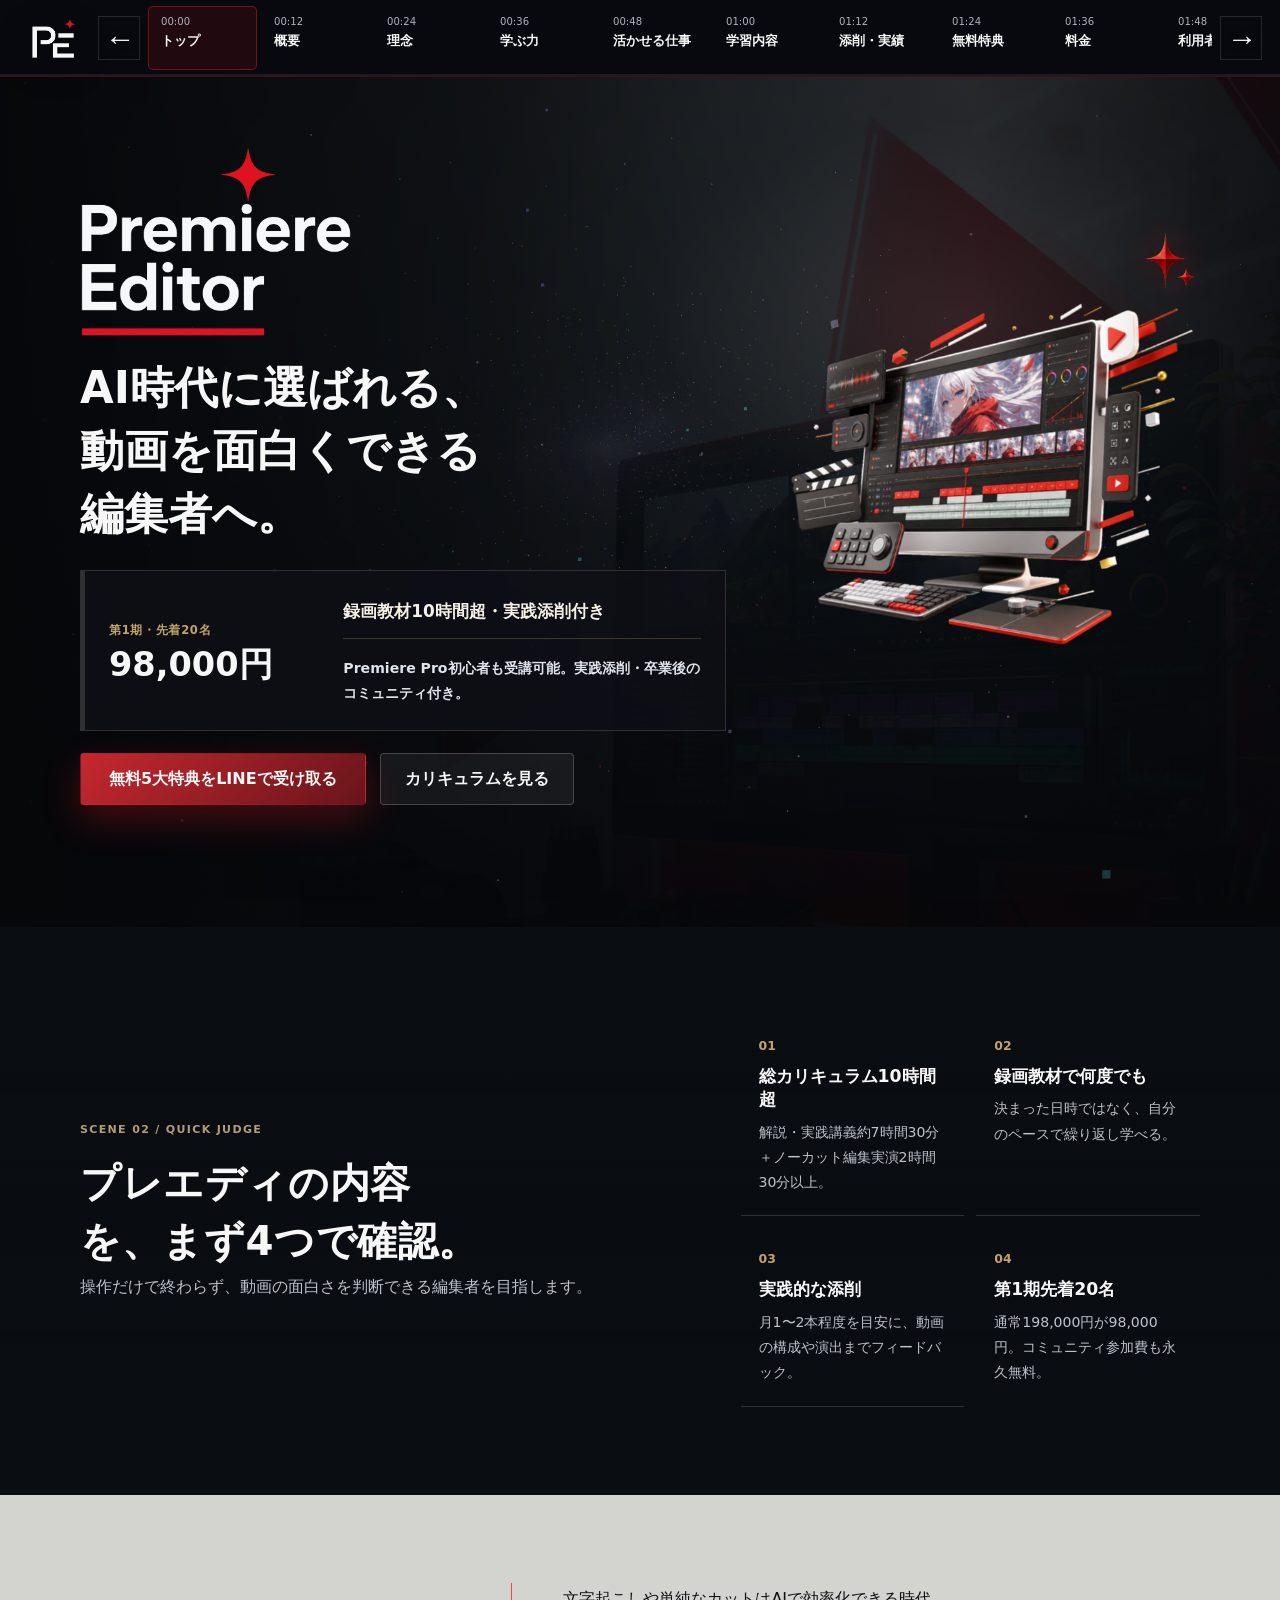
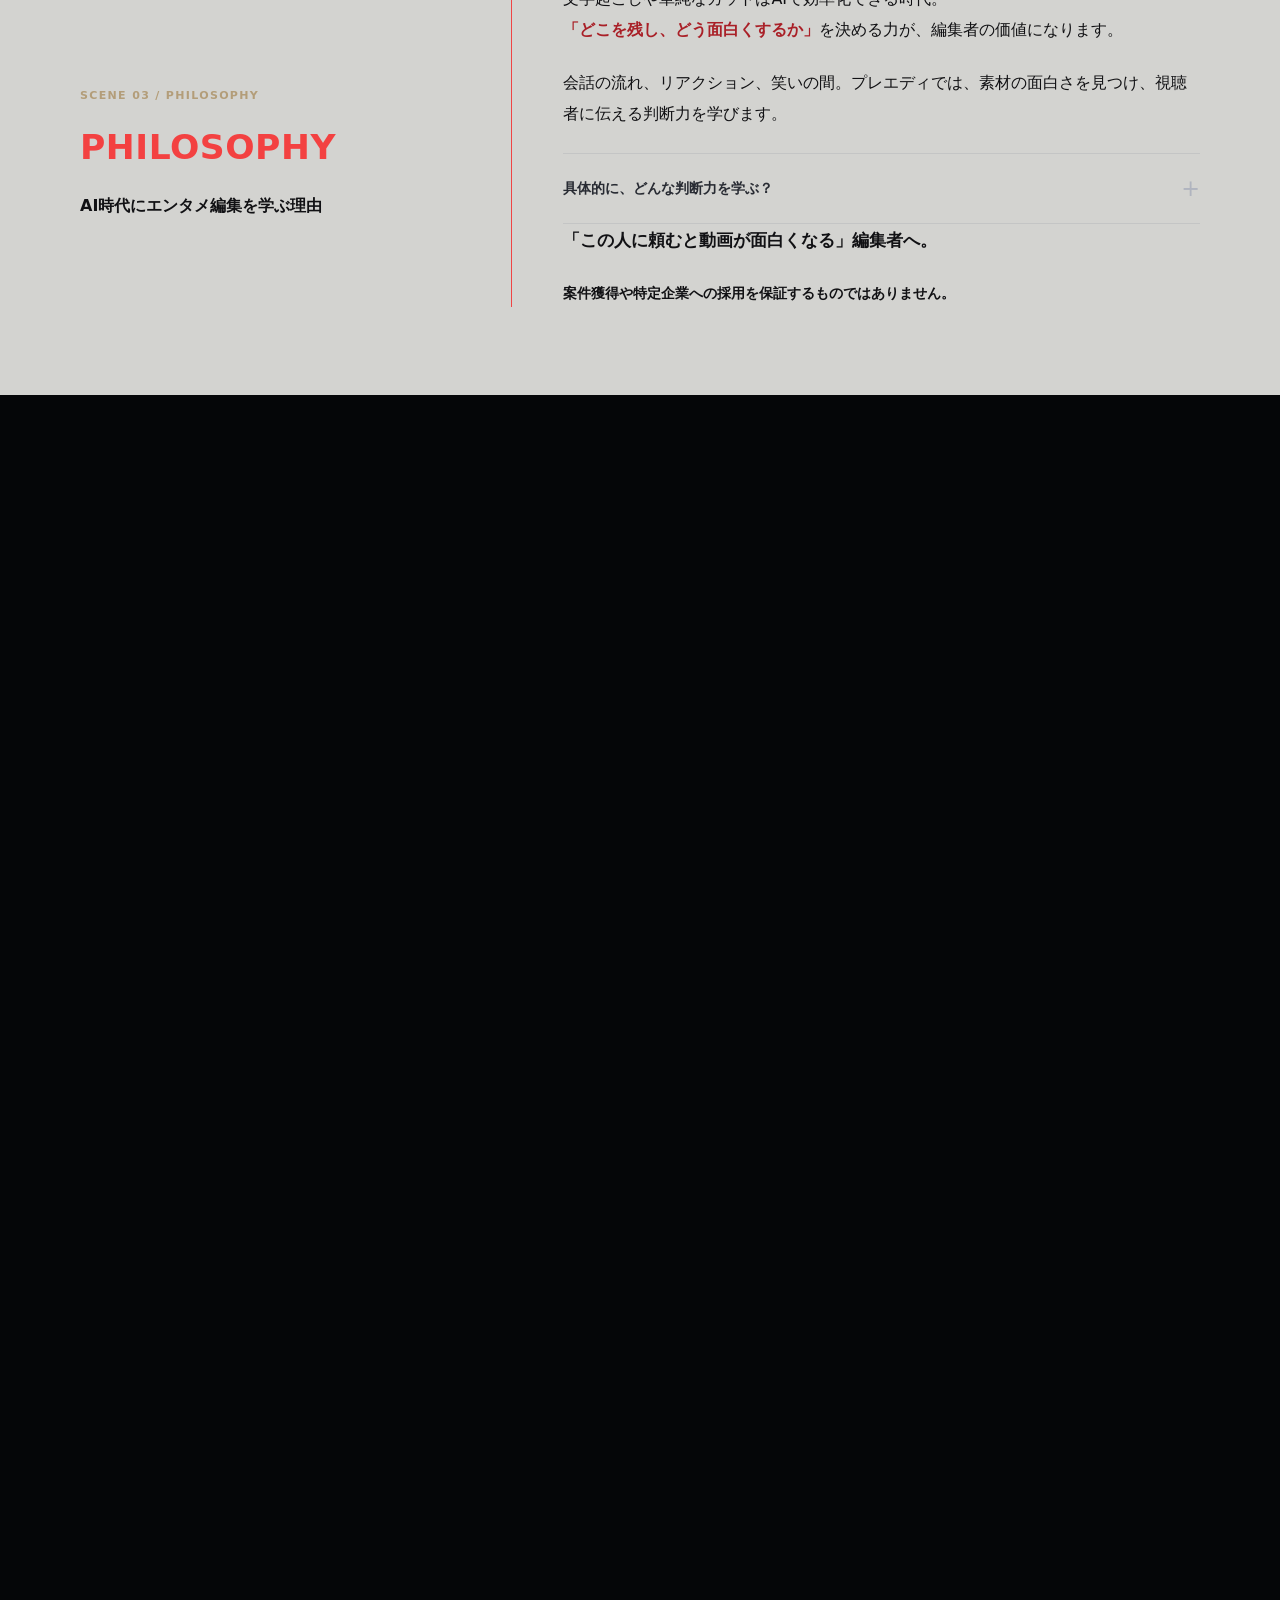
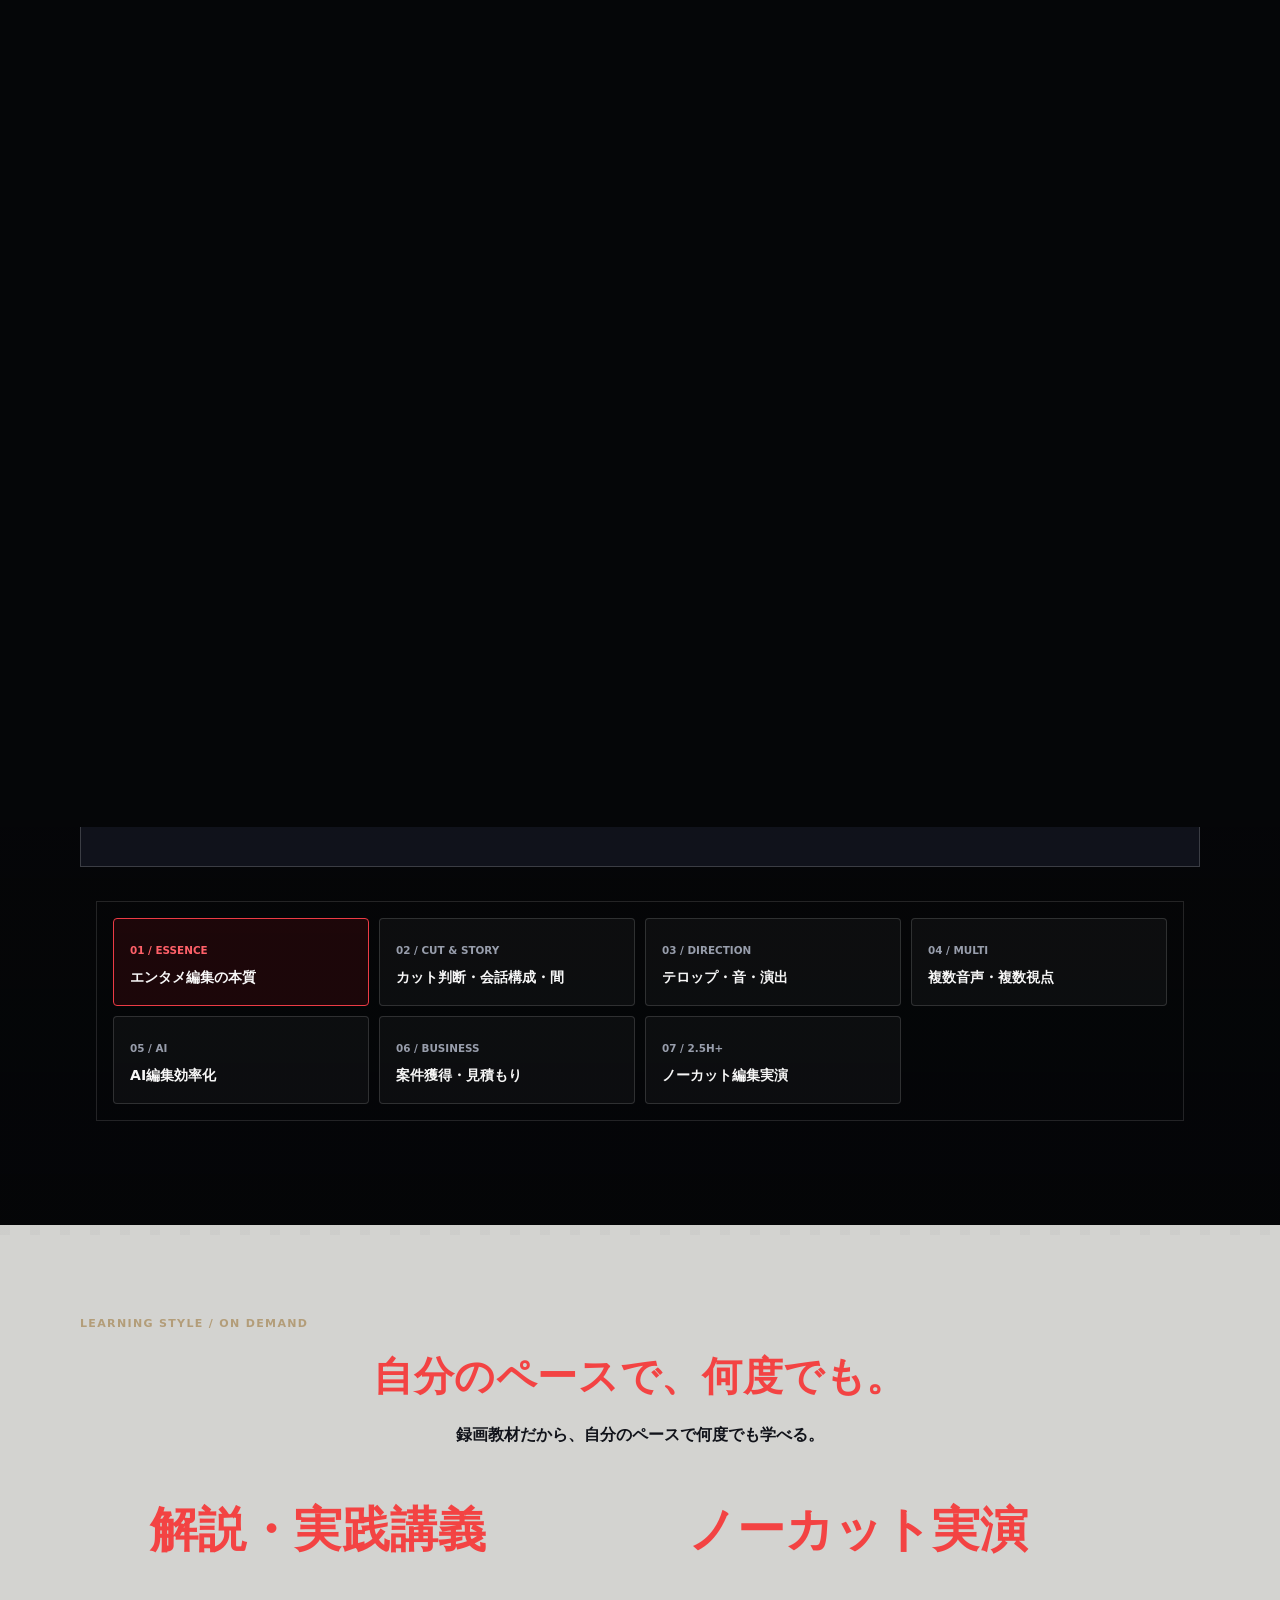
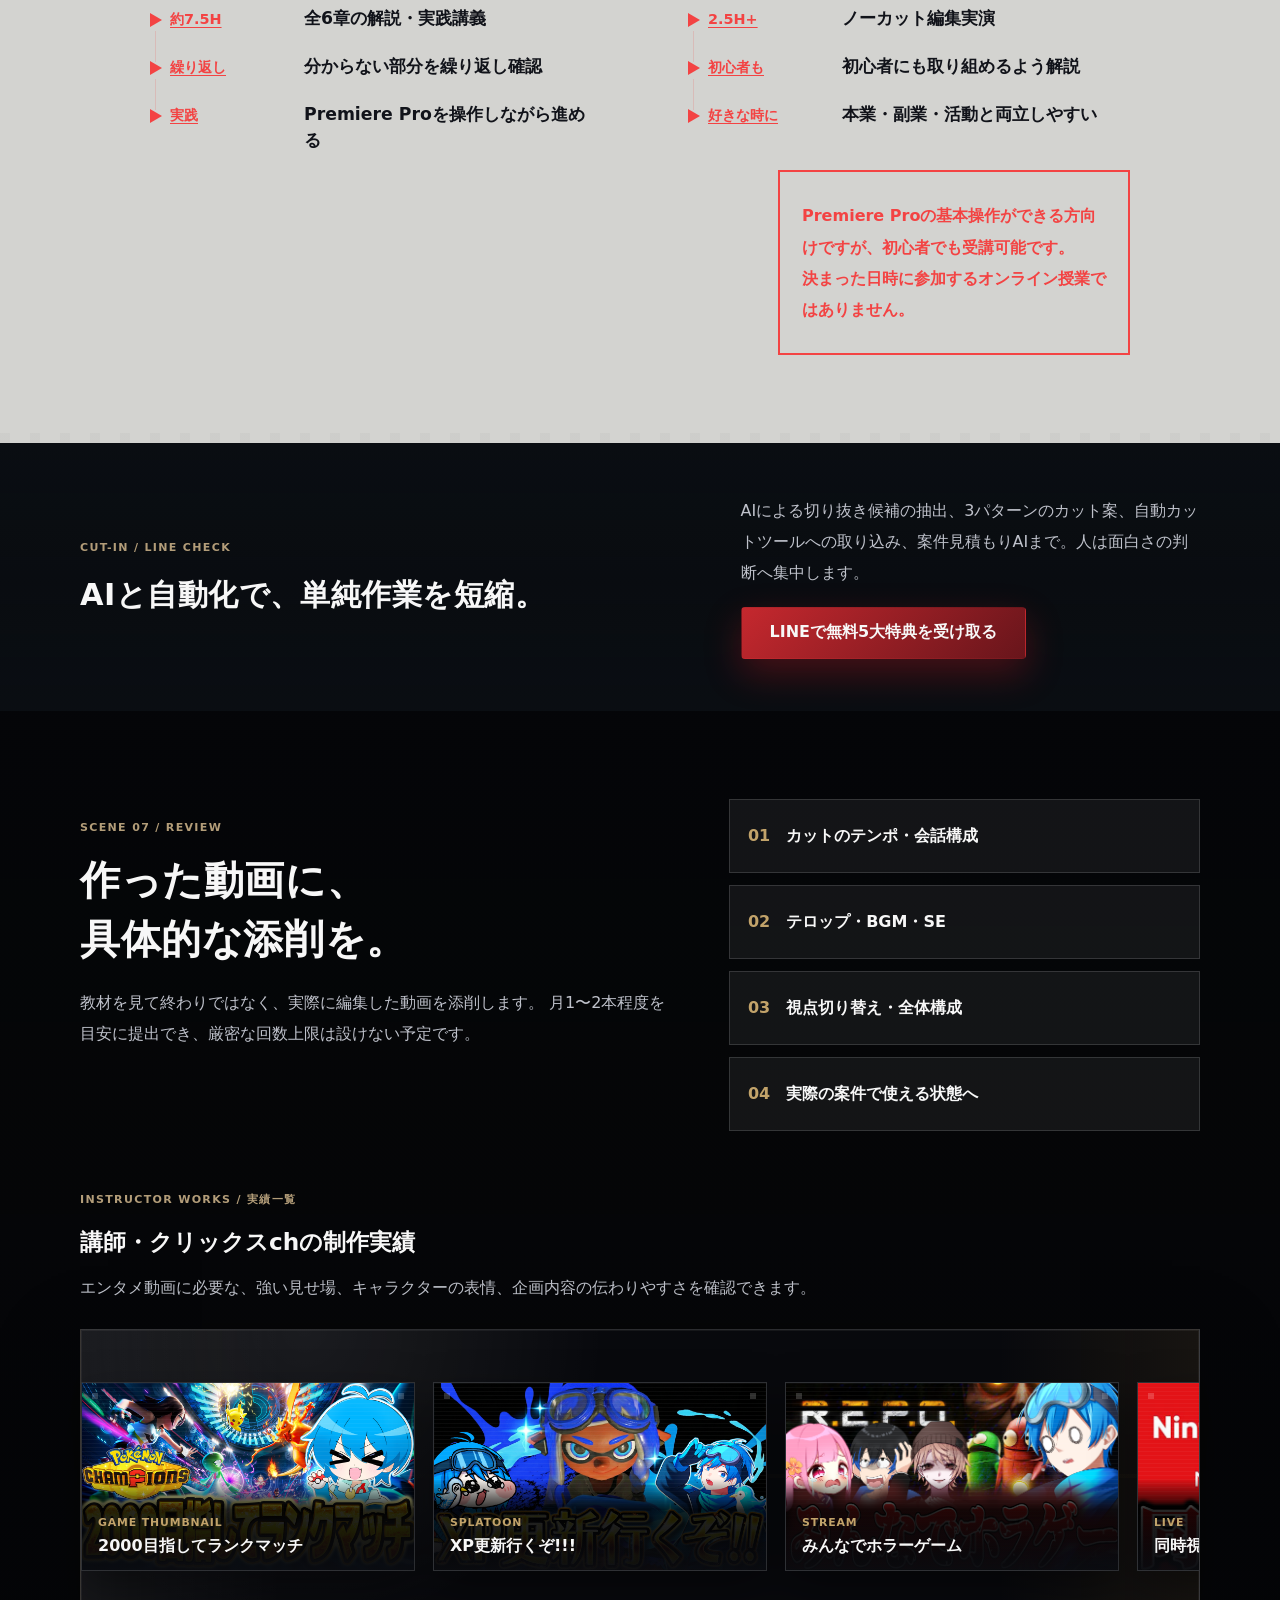
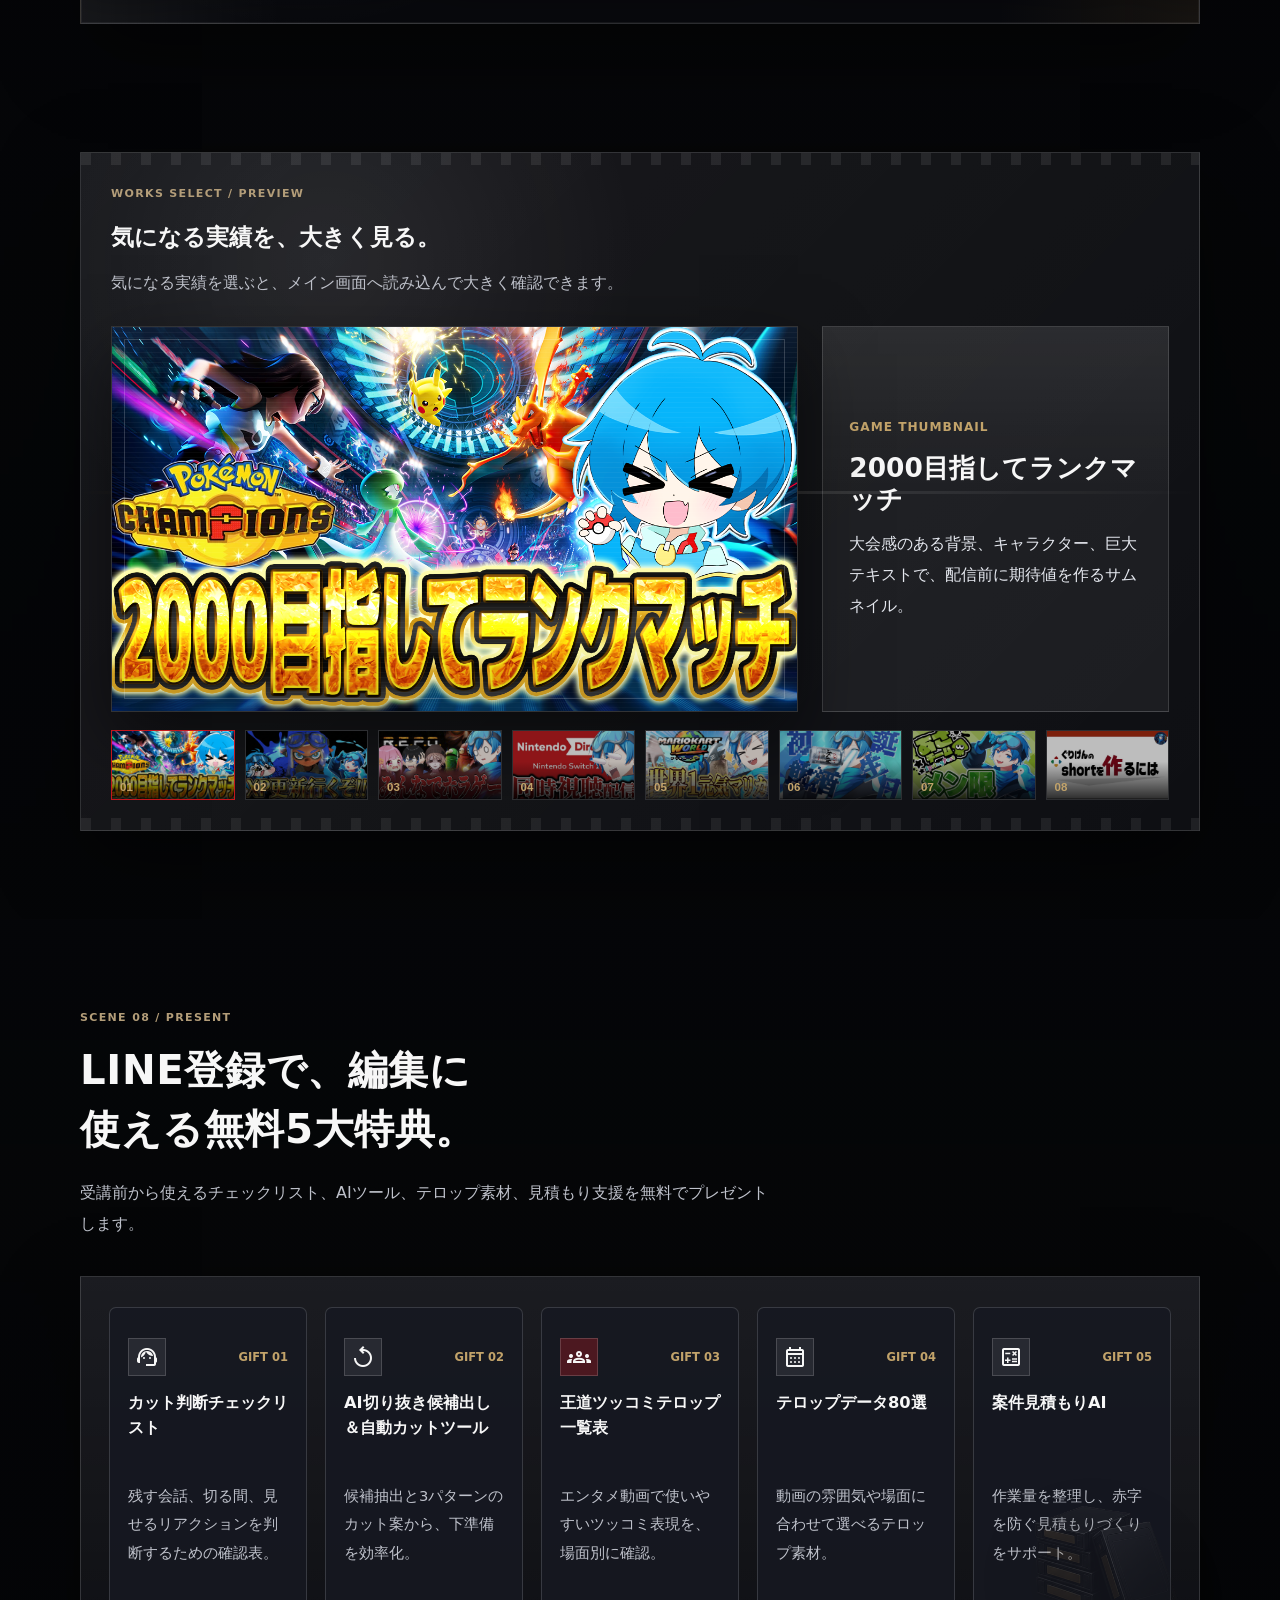
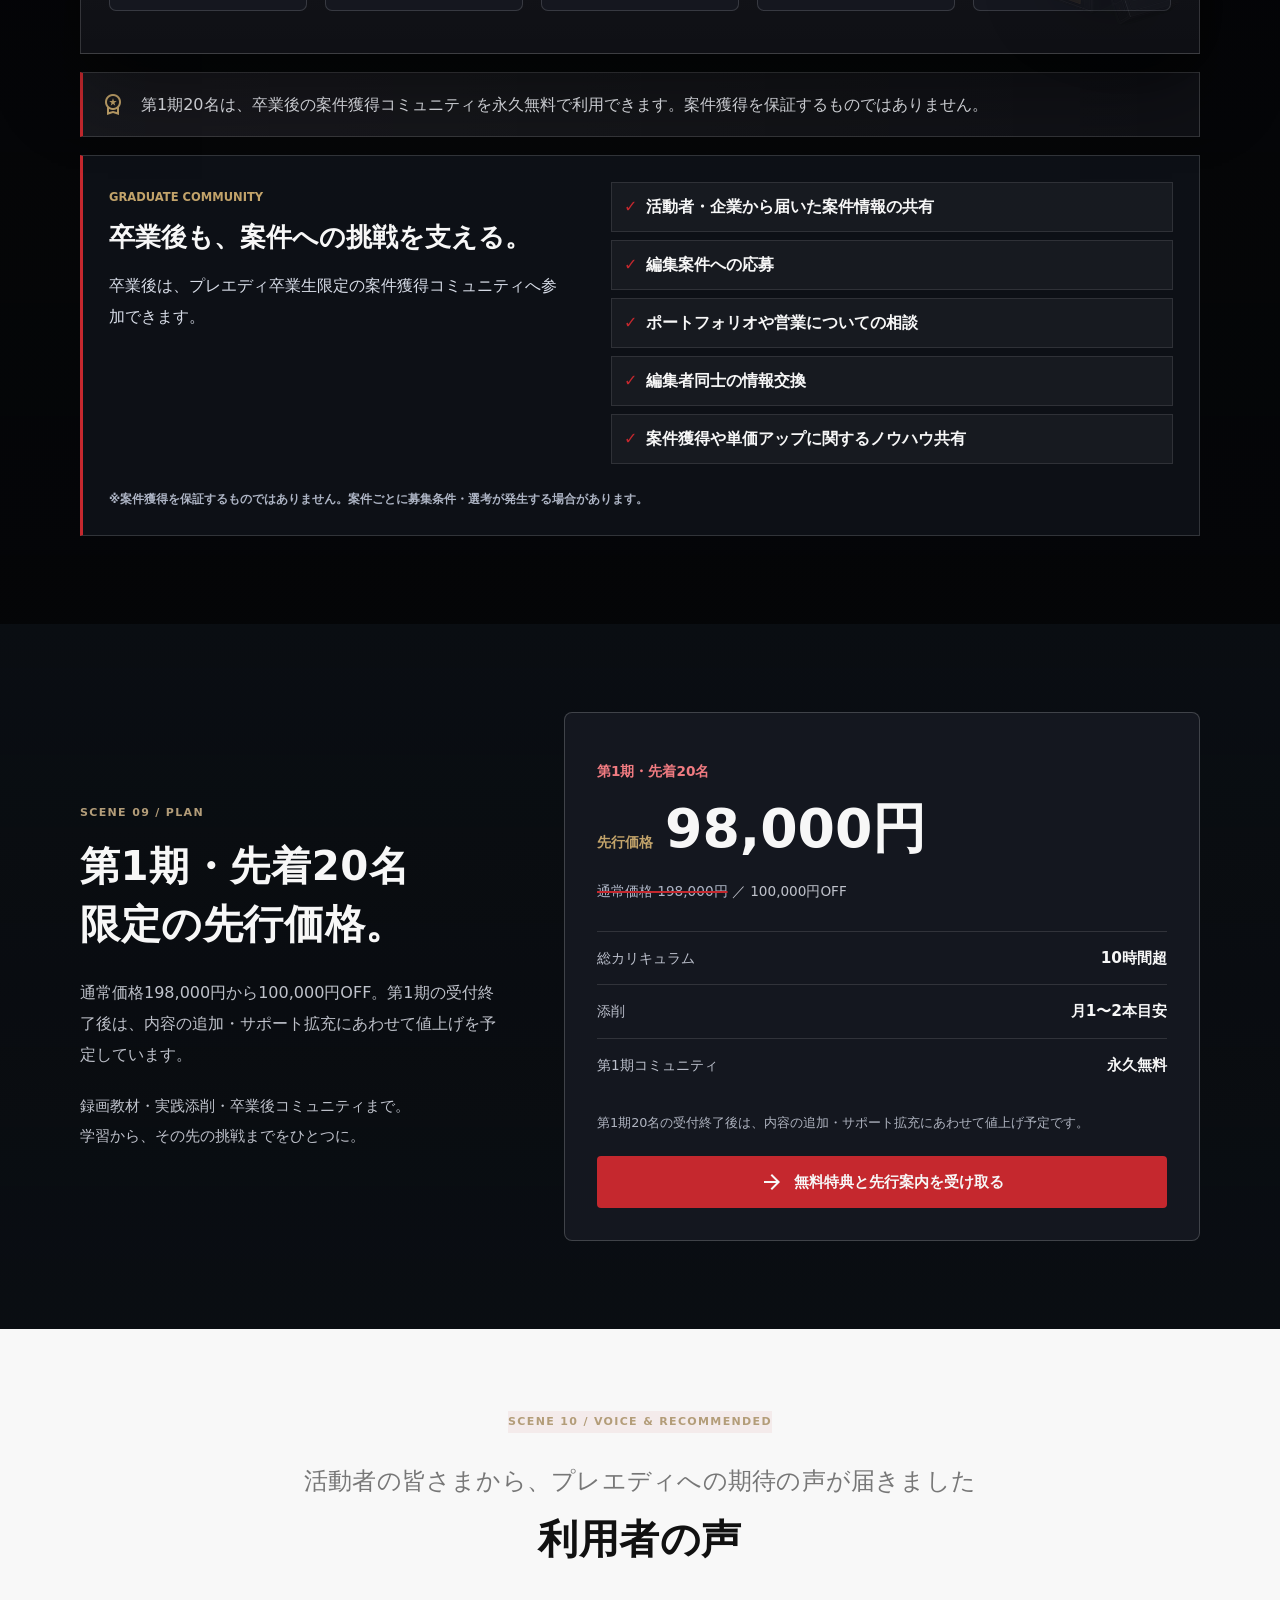
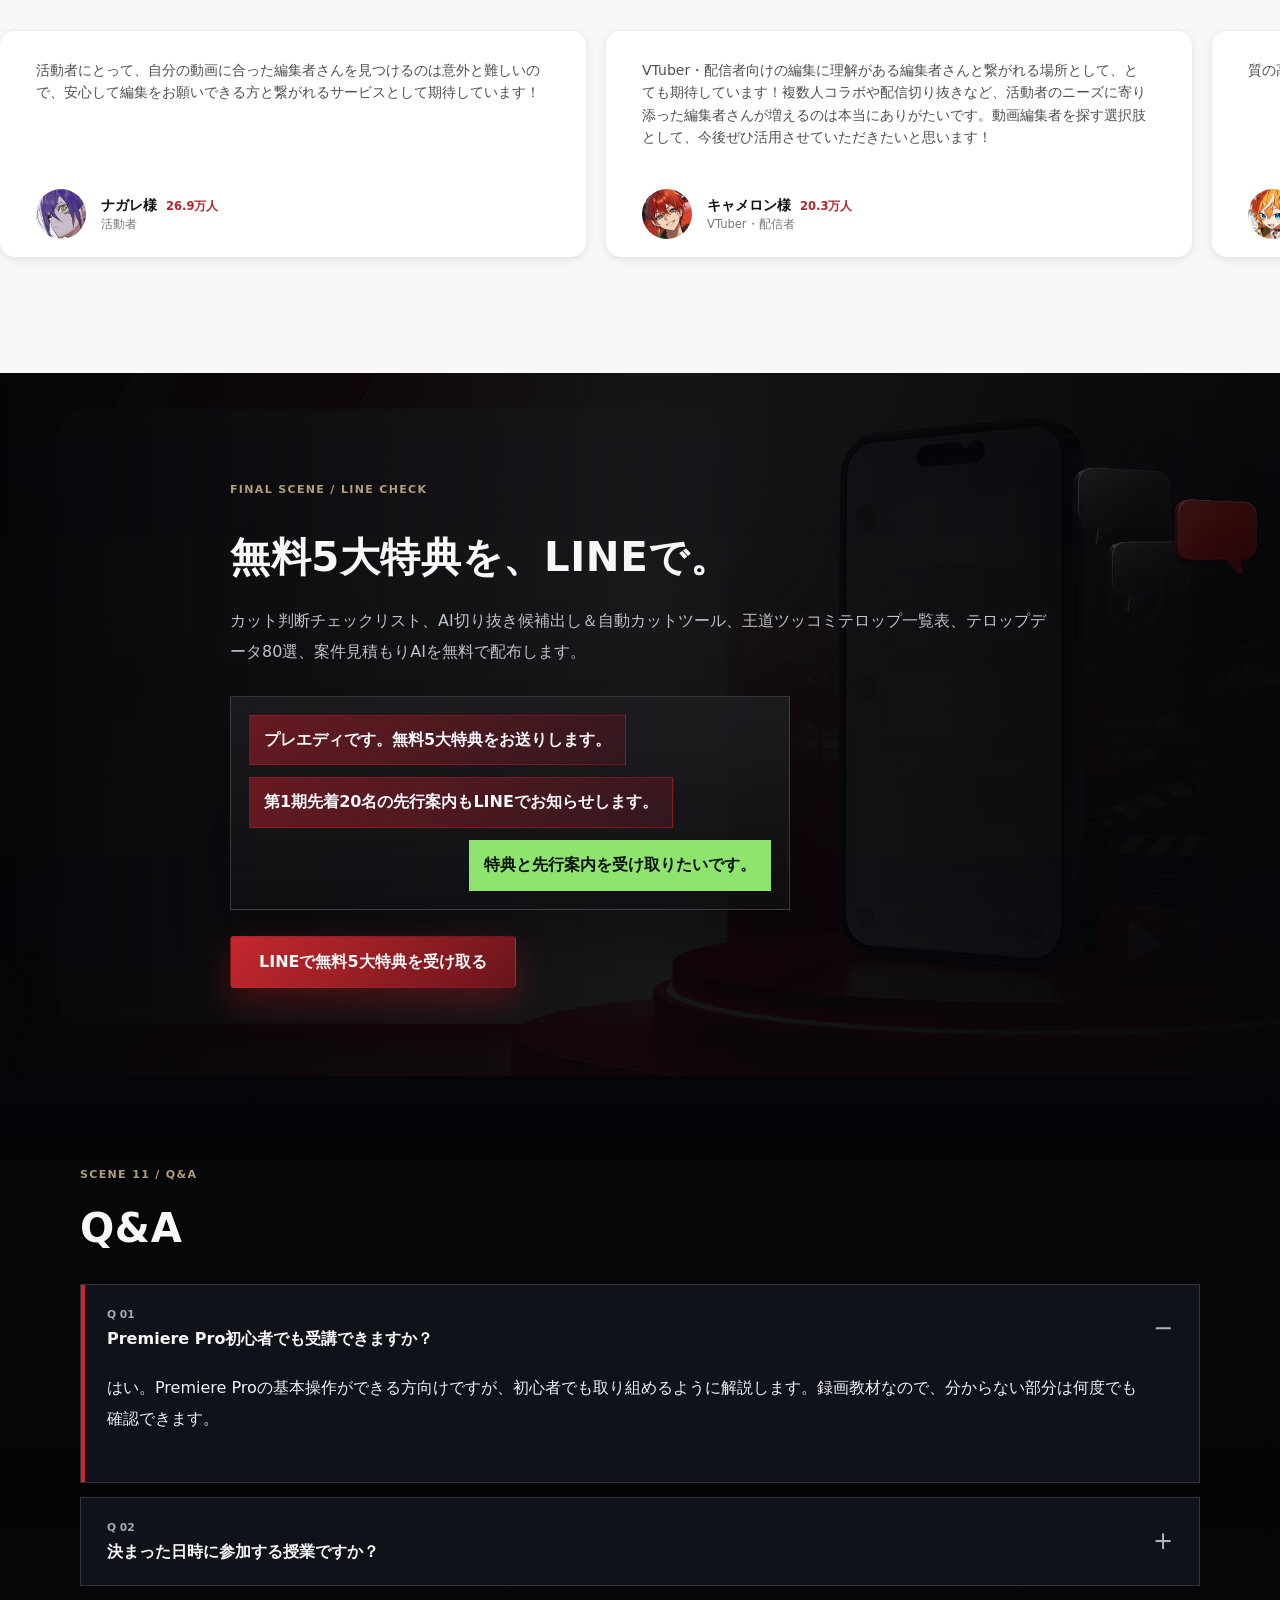
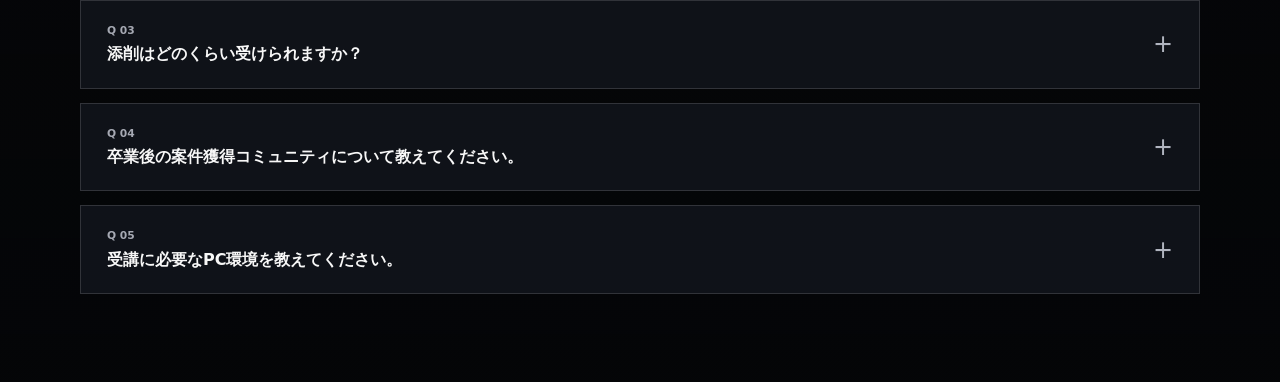
==== commit c3a9d959: "冒頭演出後もセクションへの直リンクを維持" ====
--- a/index.html
+++ b/index.html
@@ -1017,7 +1017,7 @@
         </div>
       </section>
     </main>
-  <script src="scripts.js?v=20260905-ux"></script>
+  <script src="scripts.js?v=20260905-ux-anchor"></script>
   <script type="module" src="js/cinematic-background.js?v=20260904-restored-base"></script>
 </body>
 </html>
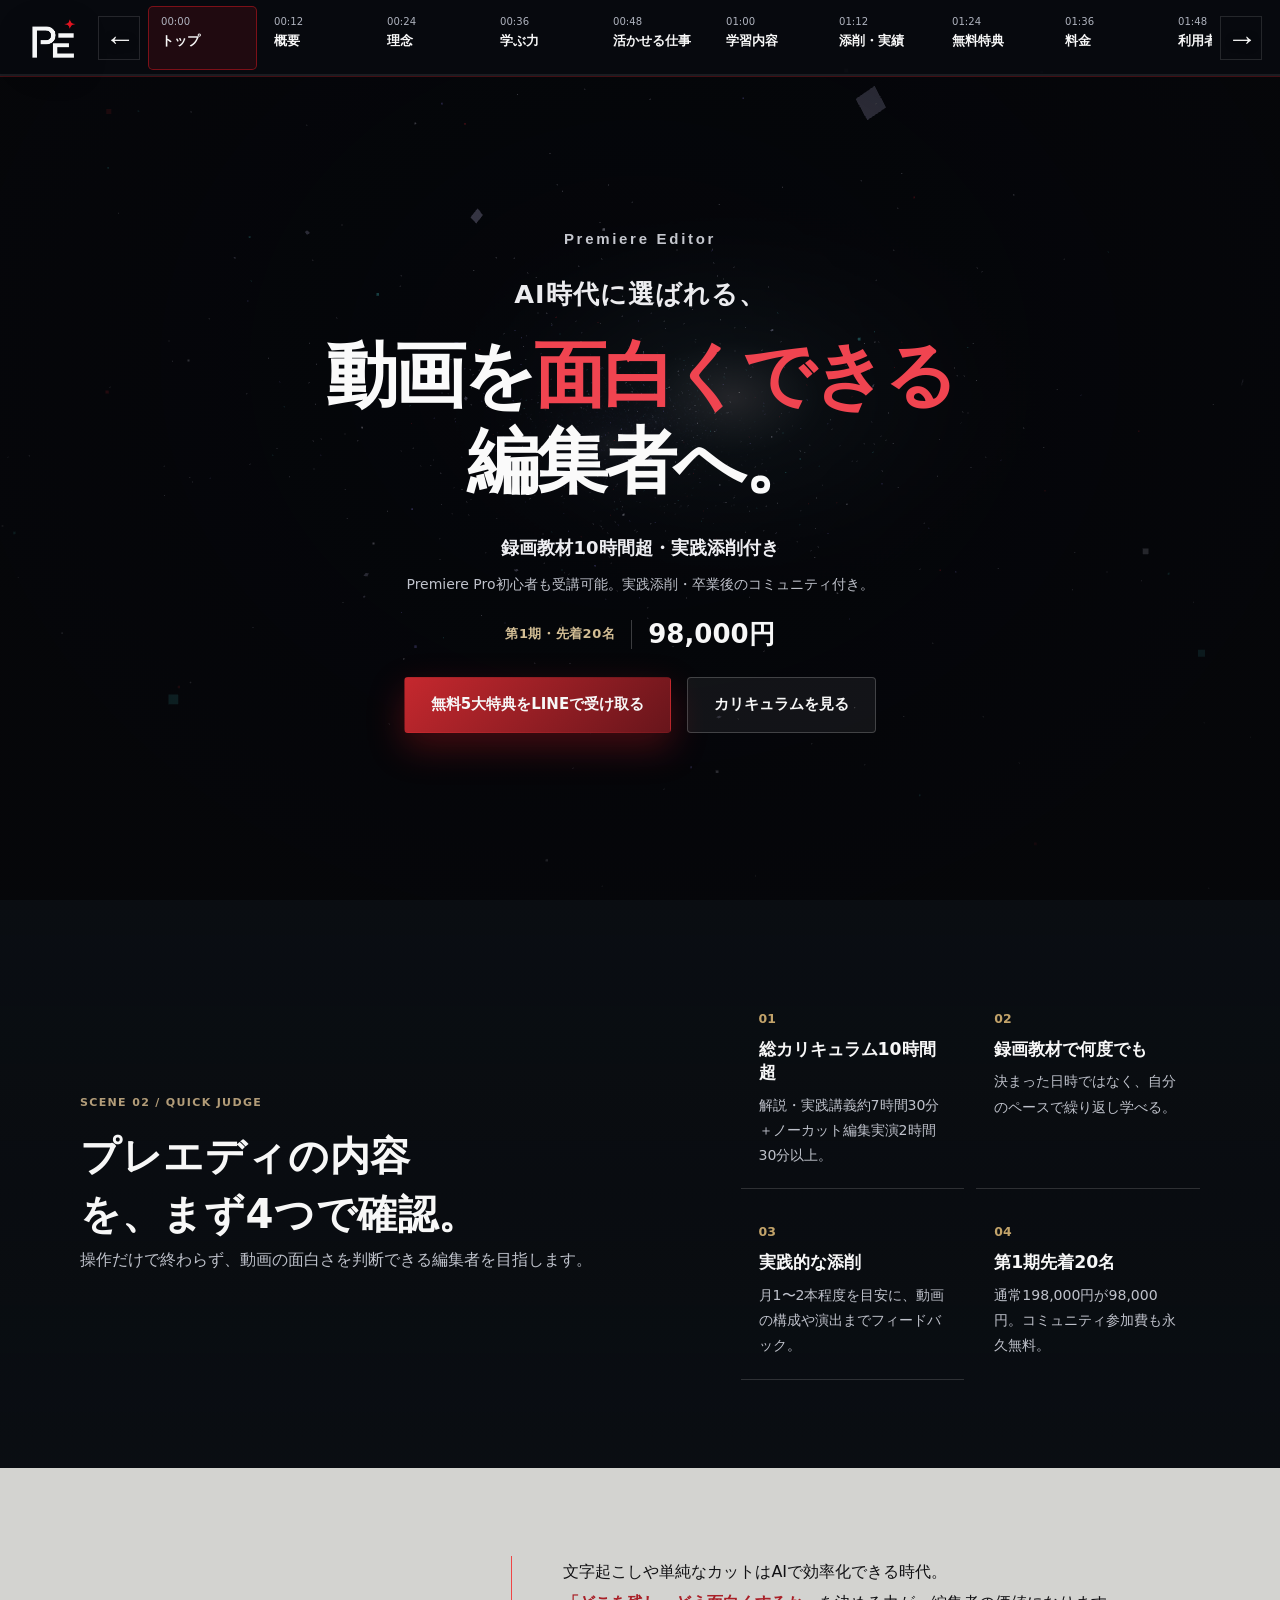
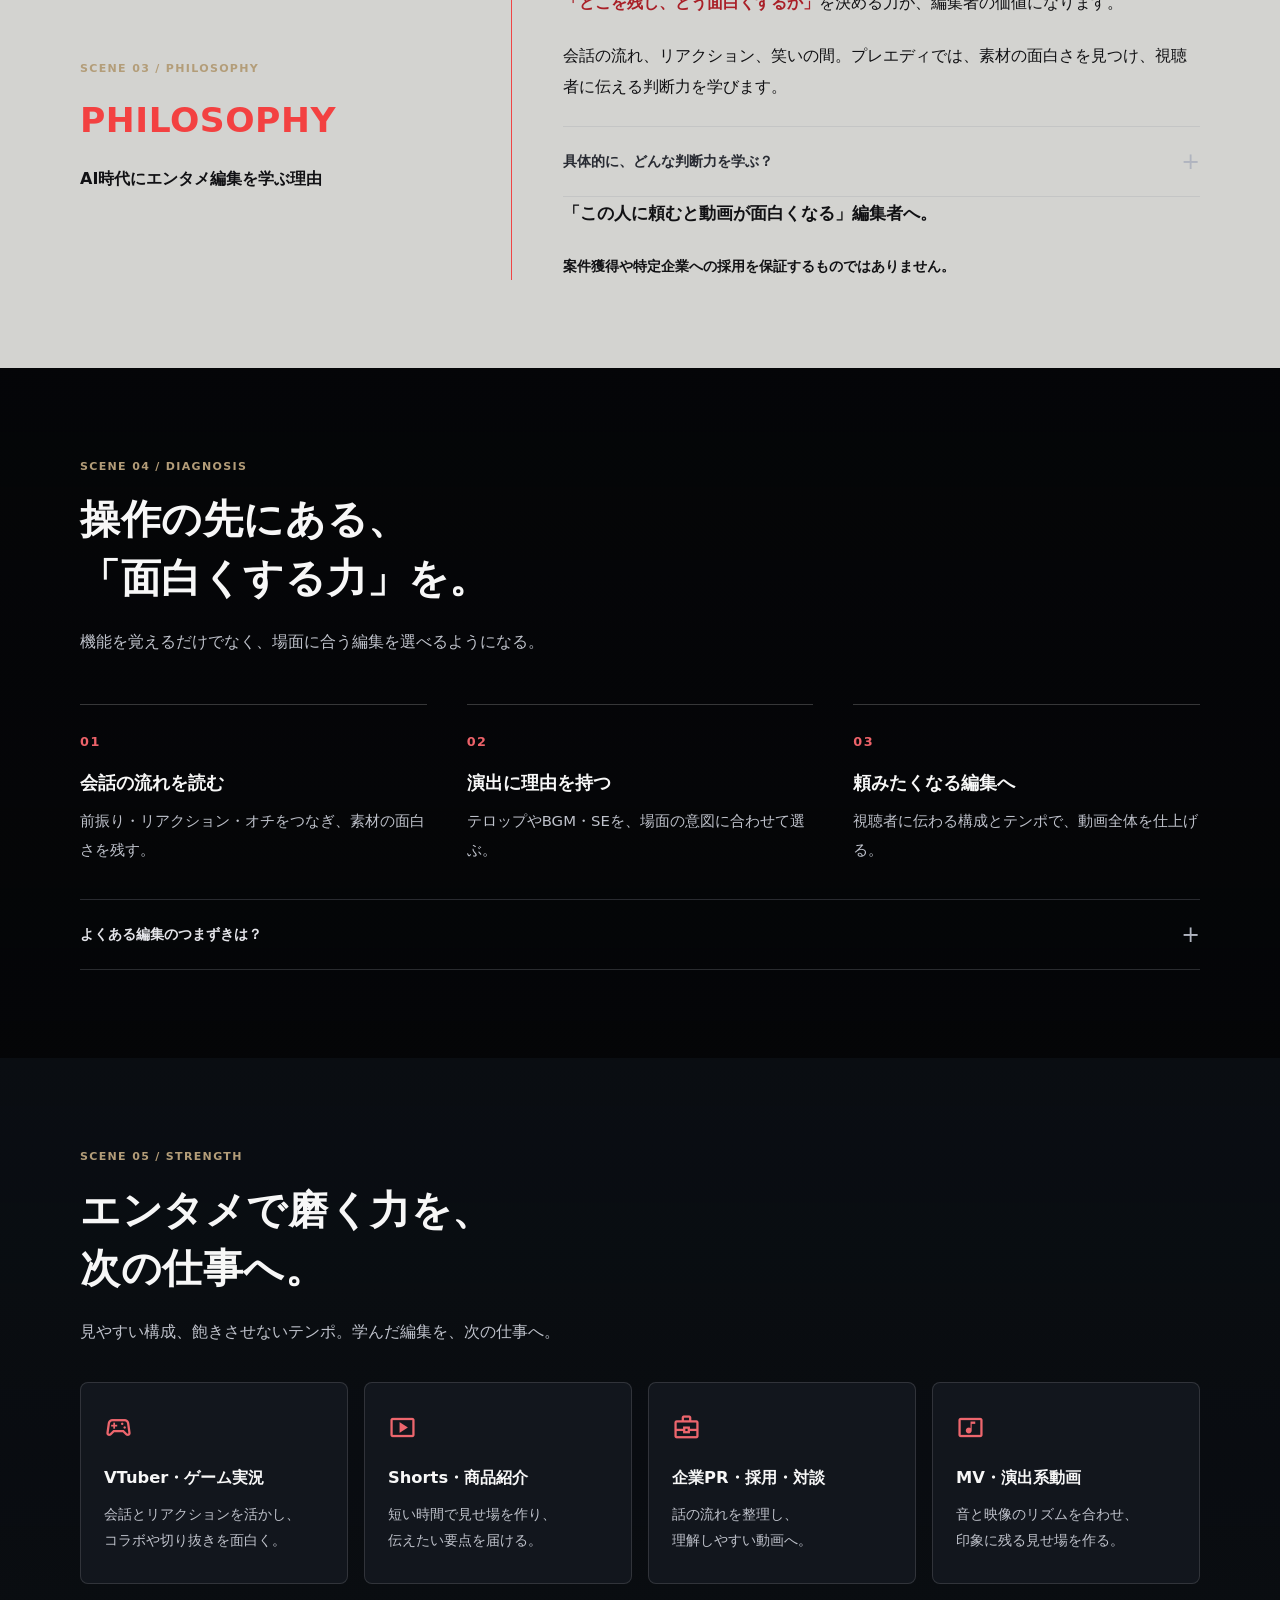
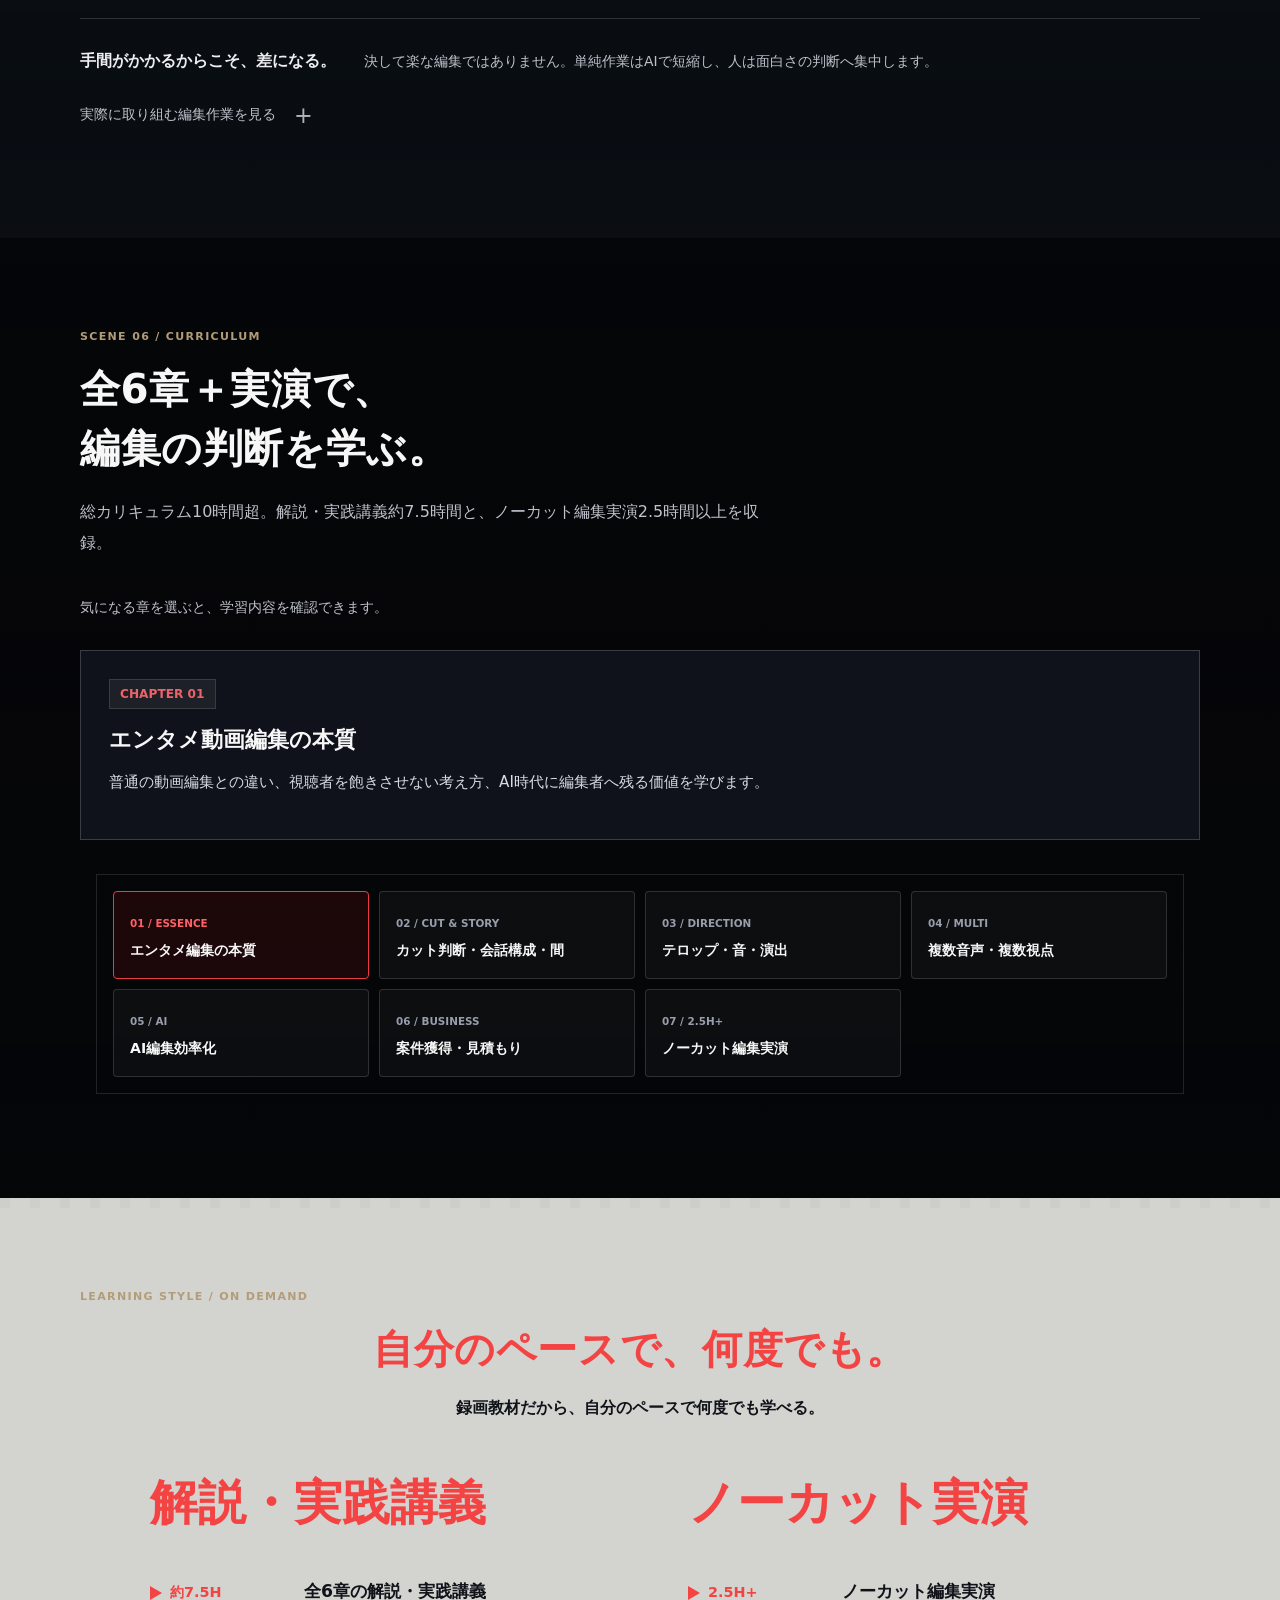
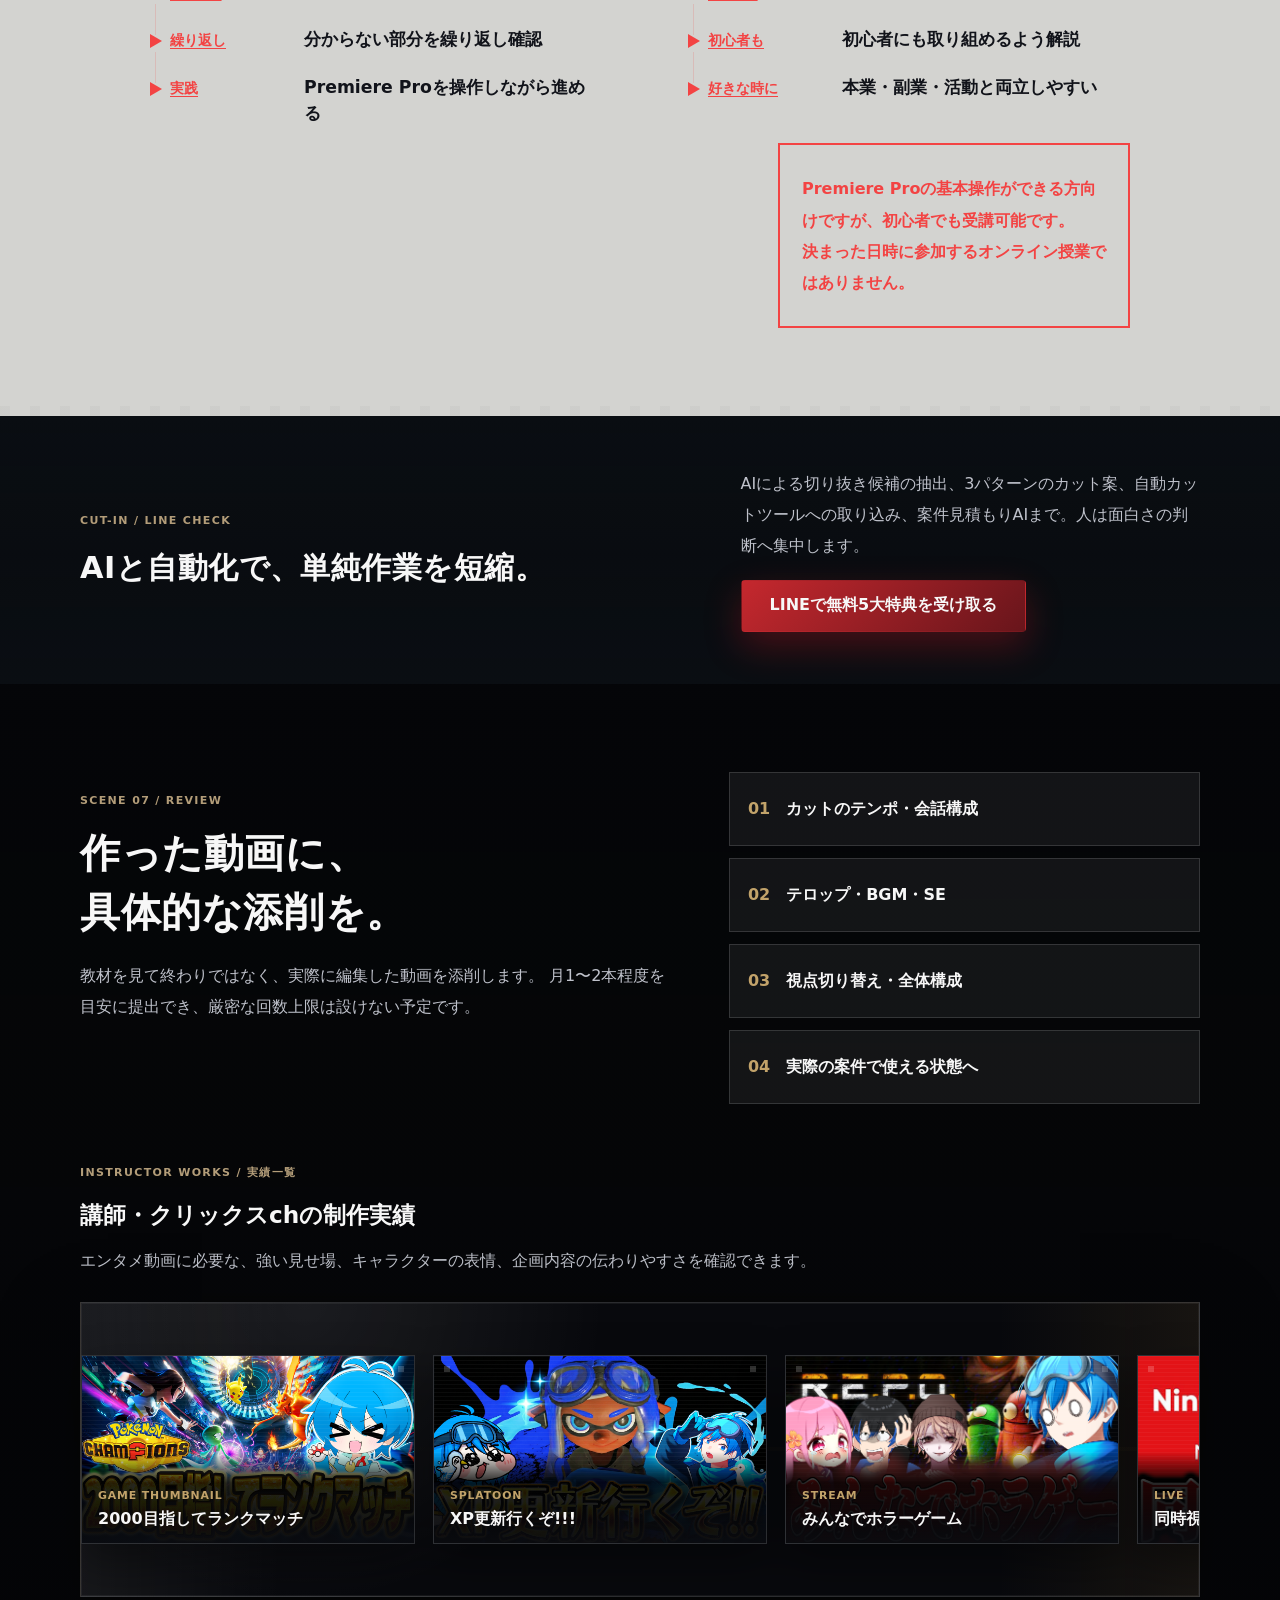
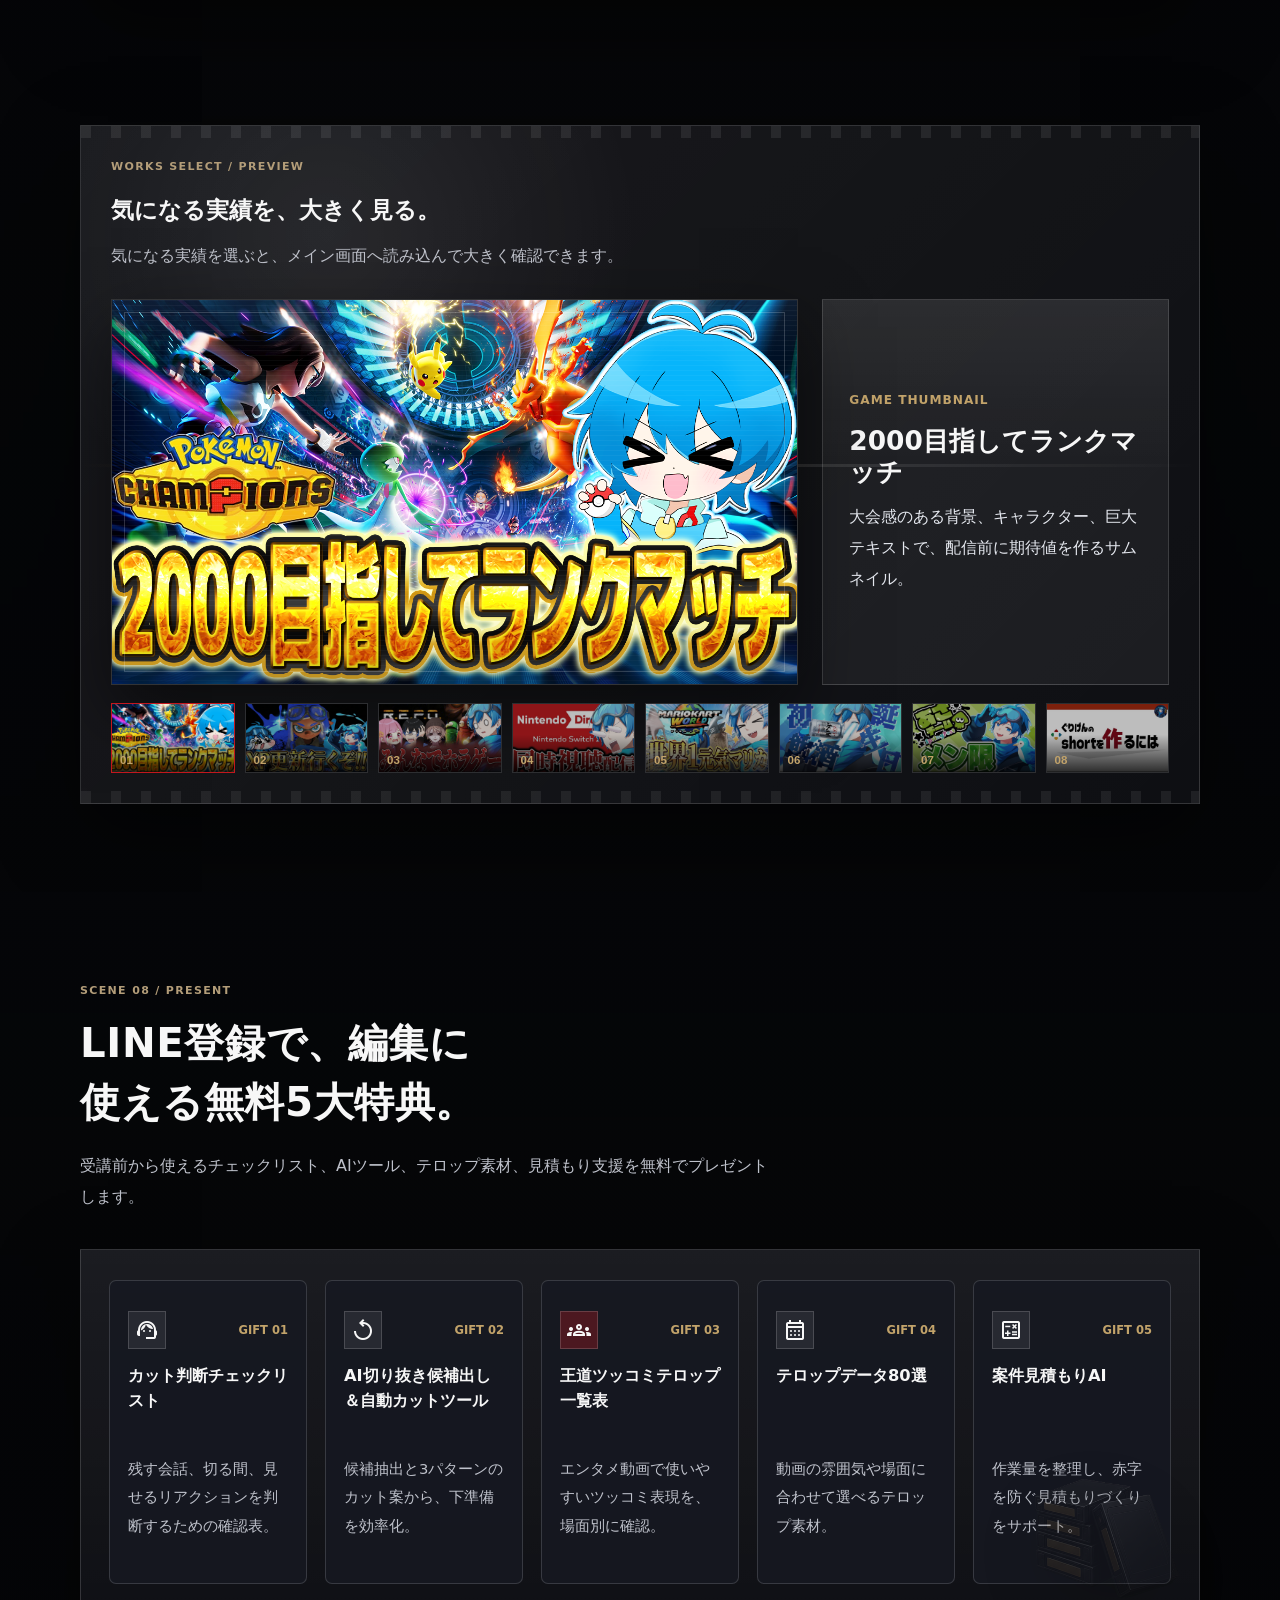
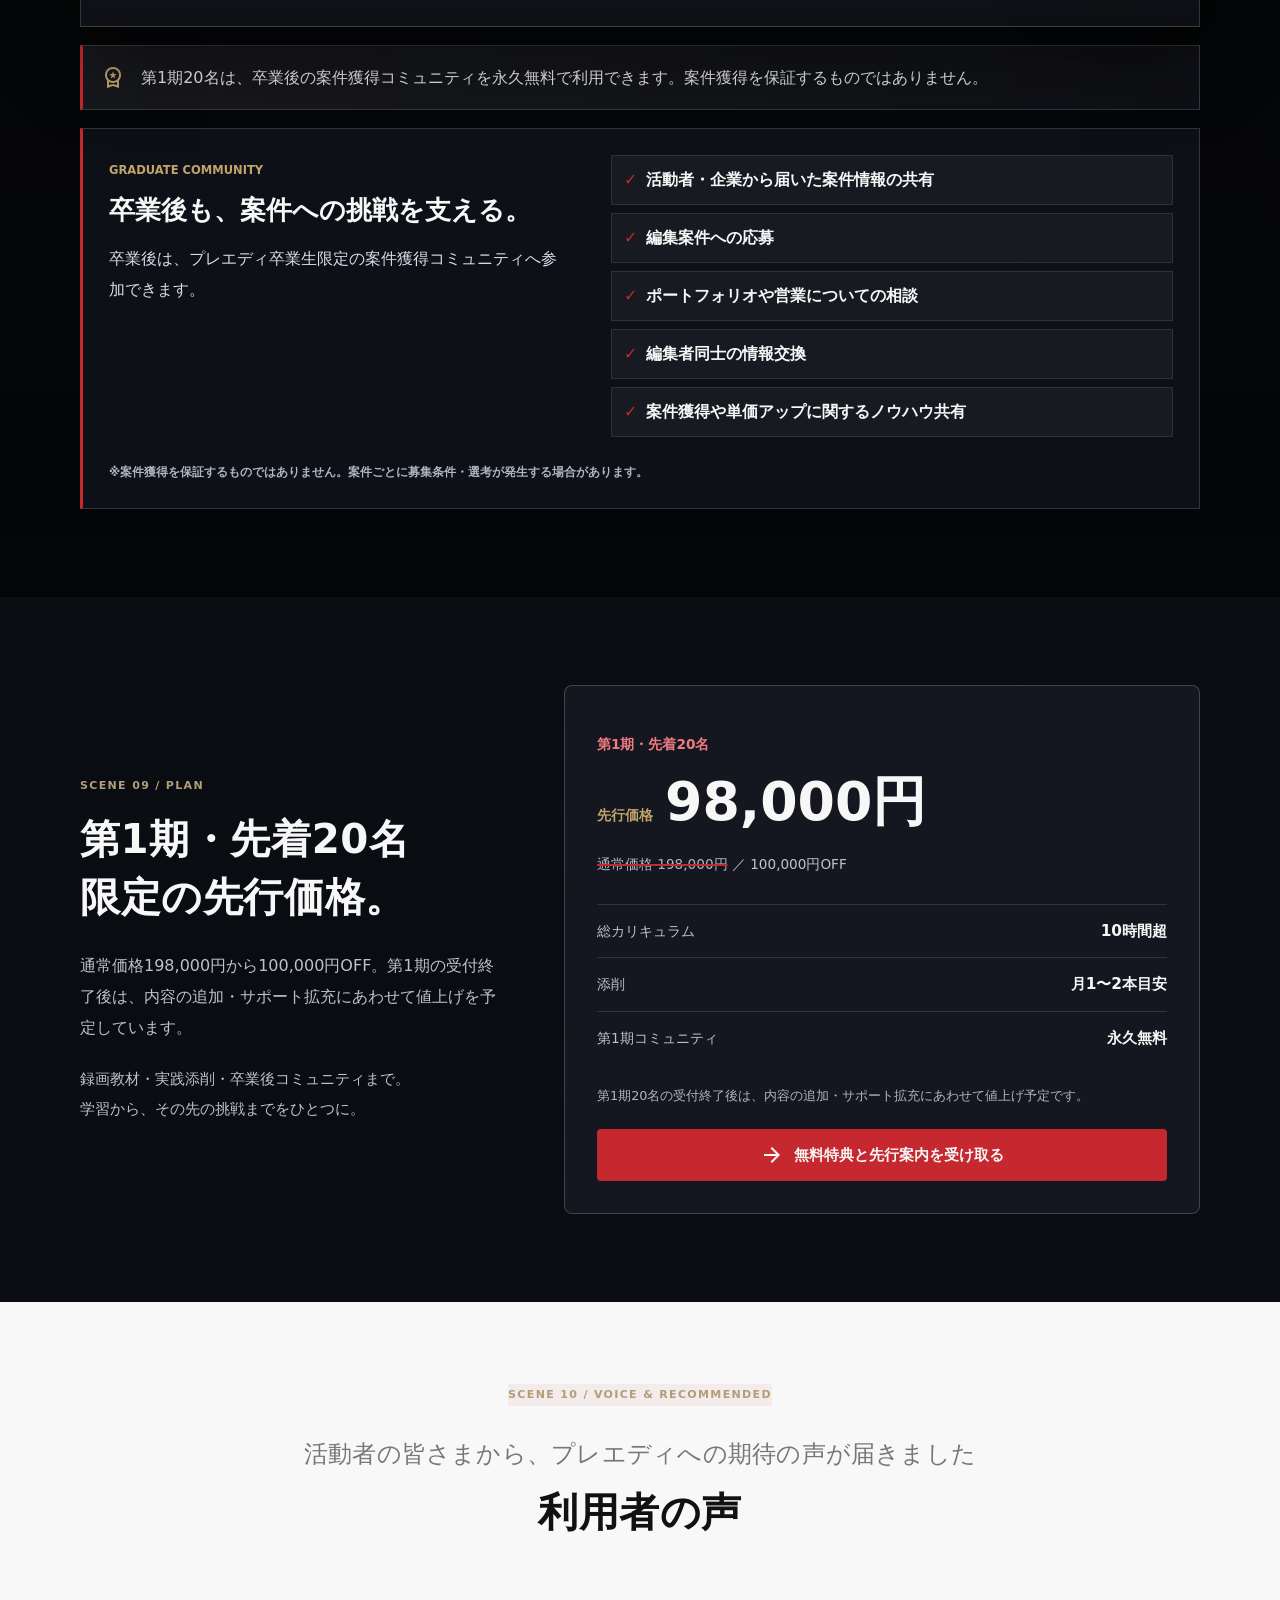
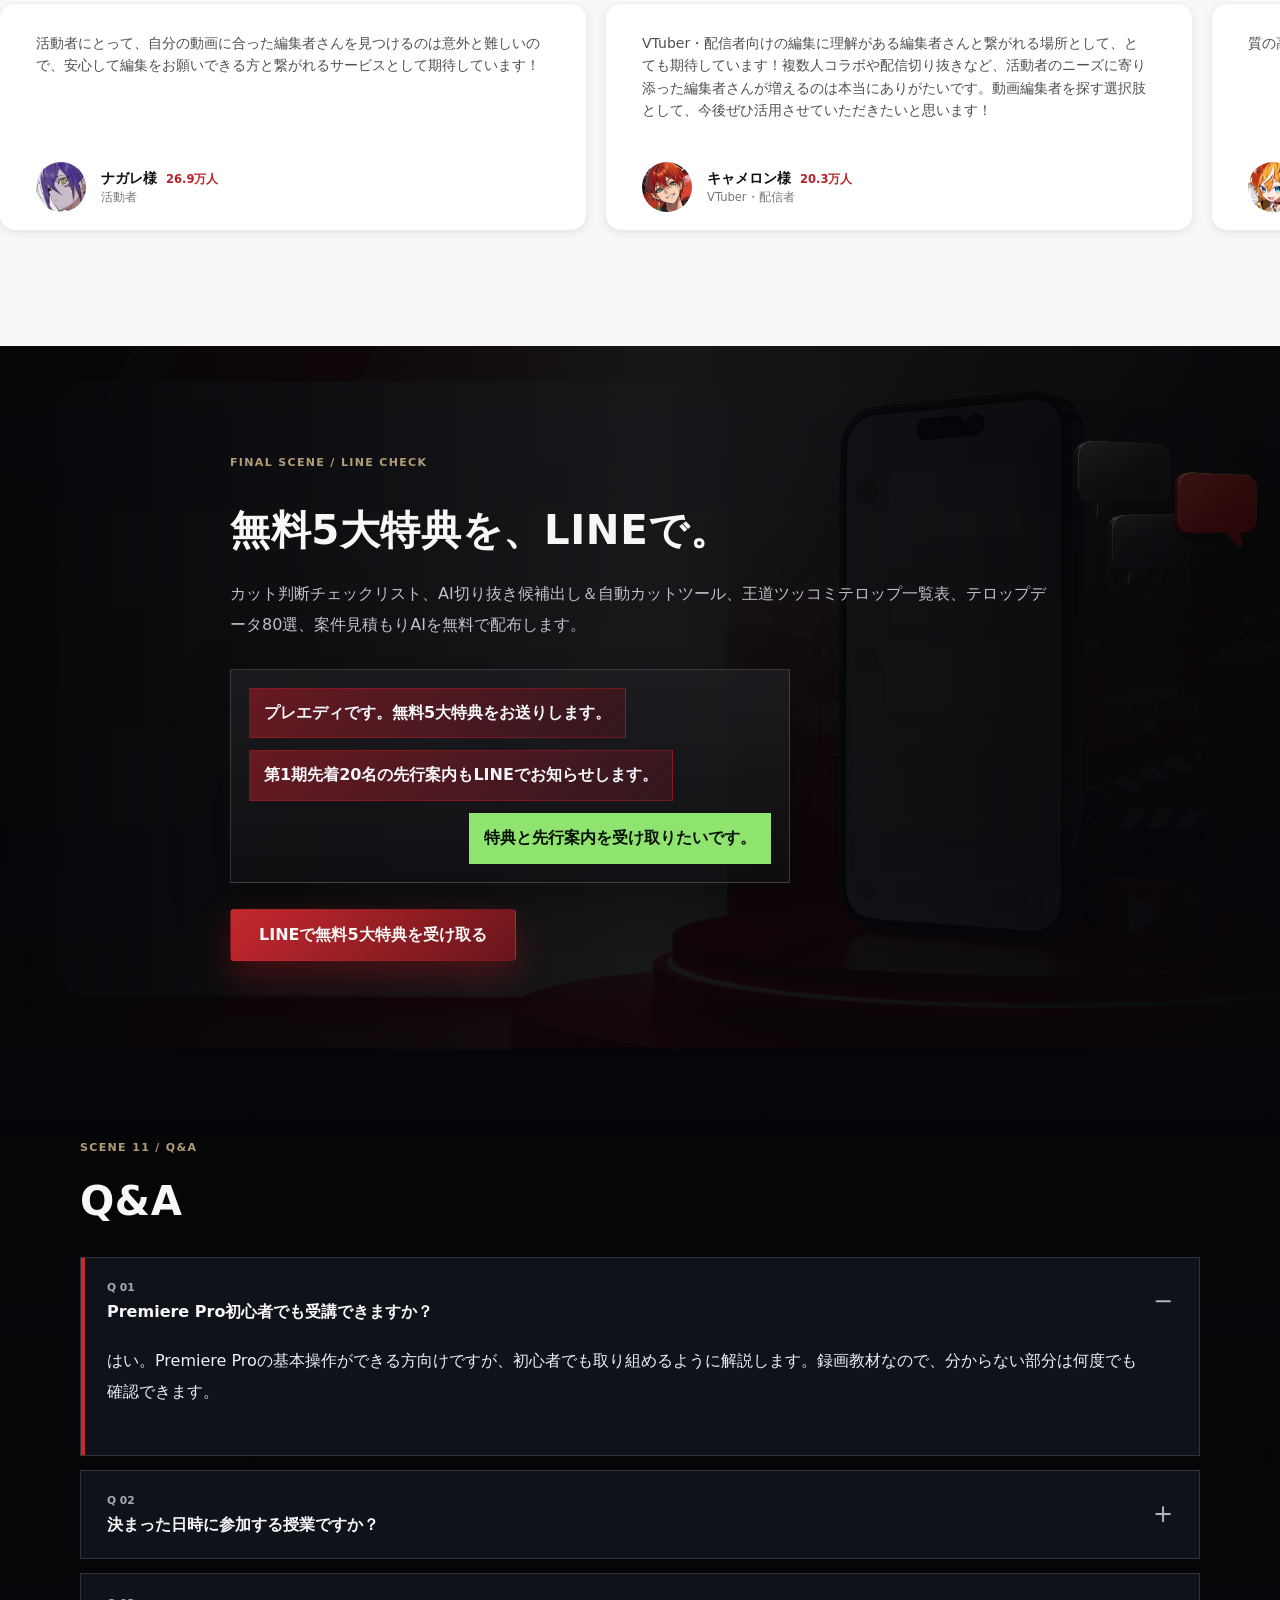
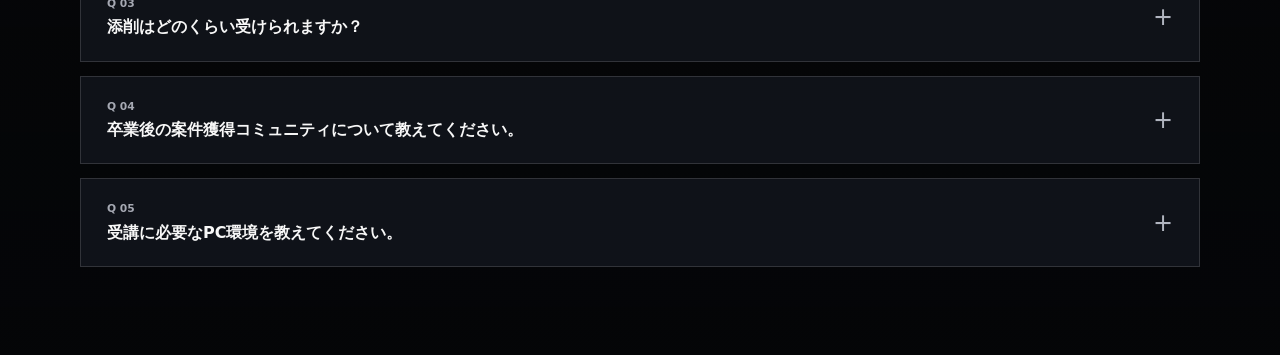
==== commit 505e4407: "Replace hero imagery with focused text-only layout" ====
--- a/index.html
+++ b/index.html
@@ -23,6 +23,7 @@
     <link rel="icon" href="assets/premiere-editor-pe-monogram-sparkle-transparent.png" type="image/png">
   <link rel="stylesheet" href="styles.css?v=20260904-voice-subscribers">
   <link rel="stylesheet" href="ux-cleanup.css?v=20260905-1">
+  <link rel="stylesheet" href="hero-text.css?v=20260906-1">
   <script type="importmap">
   {
     "imports": {
@@ -73,25 +74,22 @@
     </header>
 
     <main id="top">
-      <section class="hero section-dark hero-startup">
-        <div class="hero-bg" aria-hidden="true">
-          <img src="assets/generated-hero-studio.png" alt="">
-        </div>
+      <section class="hero section-dark hero-startup hero-text-only" aria-labelledby="hero-title">
         <div class="hero-inner">
           <div class="hero-copy">
-            <img class="hero-logo" src="assets/premiere-editor-wordmark-sparkle-transparent.png" alt="Premiere Editor">
-            <h1>AI時代に選ばれる、<br>動画を面白くできる<br>編集者へ。</h1>
+            <p class="hero-logo hero-wordmark">Premiere Editor</p>
+            <h1 id="hero-title"><span class="hero-title-lead">AI時代に選ばれる、</span><span class="hero-title-line">動画を<span class="hero-title-accent">面白くできる</span></span><span class="hero-title-line">編集者へ。</span></h1>
             <div class="hero-route-panel" aria-label="プレエディの受講概要">
+              <div class="hero-route-copy">
+                <p class="hero-route-next">録画教材10時間超・実践添削付き</p>
+                <p class="hero-route-detail">
+                  <span>Premiere Pro初心者も受講可能。</span><span>実践添削・卒業後のコミュニティ付き。</span>
+                </p>
+              </div>
               <div class="hero-route-status">
                 <span>第1期・先着20名</span>
                 <strong>98,000円</strong>
               </div>
-              <div class="hero-route-copy">
-                <p class="hero-route-next">録画教材10時間超・実践添削付き</p>
-                <p class="hero-route-detail">
-                  <span>Premiere Pro初心者も受講可能。実践添削・卒業後のコミュニティ付き。</span>
-                </p>
-              </div>
             </div>
             <div class="hero-actions" aria-label="主要アクション">
               <a class="primary-btn" href="#contact">無料5大特典をLINEで受け取る</a>
@@ -99,13 +97,6 @@
             </div>
           </div>
 
-          <div class="hero-stage" aria-label="エンタメ動画編集のイメージ">
-            <img class="asset-kit hero-kit-monitor" src="assets/generated-kit-01/cutouts/01-editing-monitor-cluster.png" alt="" aria-hidden="true">
-            <img class="asset-kit hero-kit-sparkle" src="assets/generated-kit-01/cutouts/15-red-sparkle-motif.png" alt="" aria-hidden="true">
-            <div class="monitor-frame">
-              <img src="assets/generated-3d-monitor.png" alt="編集画面のイメージ">
-            </div>
-          </div>
         </div>
       </section>
 
--- a/hero-text.css
+++ b/hero-text.css
@@ -0,0 +1,177 @@
+/* Text-only first screen. Scoped to preserve all subsequent scenes. */
+body.ux-refined .hero-text-only {
+  min-height: 0;
+  padding: 0;
+  background: radial-gradient(ellipse at 50% 35%, rgba(6, 7, 10, .55), rgba(6, 7, 10, .92) 78%);
+}
+
+.ux-refined .hero-text-only .hero-inner {
+  width: min(1120px, calc(100% - 48px));
+  min-height: calc(100svh - 77px);
+  padding: 48px 0 64px;
+  display: grid;
+  grid-template-columns: minmax(0, 1fr);
+  align-items: center;
+  gap: 0;
+}
+
+.hero-text-only .hero-copy { text-align: center; }
+
+.ux-refined .hero-text-only .hero-wordmark {
+  width: auto;
+  margin: 0 0 26px;
+  color: #c5c7ce;
+  font-family: Arial, sans-serif;
+  font-size: 15px;
+  font-weight: 700;
+  letter-spacing: .18em;
+  line-height: 1.4;
+  filter: none;
+}
+
+.ux-refined .hero-text-only h1 {
+  max-width: none;
+  margin: 0;
+  color: #fafafa;
+  font-size: clamp(40px, 5.6vw, 80px);
+  font-weight: 900;
+  letter-spacing: -.045em;
+  line-height: 1.2;
+  text-shadow: none;
+}
+
+.hero-text-only .hero-title-lead {
+  display: block;
+  margin-bottom: 18px;
+  color: #ececef;
+  font-size: clamp(20px, 2vw, 27px);
+  font-weight: 700;
+  letter-spacing: .04em;
+  line-height: 1.5;
+}
+
+.hero-text-only .hero-title-line { display: block; }
+.hero-text-only .hero-title-accent { color: #f04450; }
+
+.ux-refined .hero-text-only .hero-route-panel {
+  width: 100%;
+  margin: 30px 0 0;
+  padding: 0;
+  display: flex;
+  flex-direction: column;
+  gap: 22px;
+  background: none;
+  border: 0;
+  box-shadow: none;
+}
+
+.ux-refined .hero-text-only .hero-route-next {
+  color: #eeeeF2;
+  font-size: 18px;
+  font-weight: 700;
+  line-height: 1.6;
+}
+
+.ux-refined .hero-text-only .hero-route-detail {
+  margin: 8px 0 0;
+  padding: 0;
+  border: 0;
+  line-height: 1.8;
+}
+
+.ux-refined .hero-text-only .hero-route-detail span {
+  display: inline;
+  margin: 0;
+  color: #bfc2cb;
+  font-size: 14px;
+  font-weight: 400;
+  line-height: 1.8;
+}
+
+.ux-refined .hero-text-only .hero-route-status {
+  display: flex;
+  flex-wrap: wrap;
+  align-items: center;
+  justify-content: center;
+  gap: 16px;
+}
+
+.ux-refined .hero-text-only .hero-route-status span {
+  color: #d2bd94;
+  font-size: 13px;
+  font-weight: 700;
+  letter-spacing: .04em;
+}
+
+.ux-refined .hero-text-only .hero-route-status strong {
+  margin: 0;
+  padding-left: 16px;
+  border-left: 1px solid rgba(255, 255, 255, .22);
+  font-size: 26px;
+  font-variant-numeric: tabular-nums;
+  line-height: 1.1;
+}
+
+.ux-refined .hero-text-only .hero-actions {
+  justify-content: center;
+  gap: 16px;
+  margin-top: 28px;
+}
+
+.ux-refined .hero-text-only .hero-actions a {
+  min-height: 56px;
+  padding: 15px 26px;
+  font-size: 15px;
+}
+
+@media (max-width: 720px) {
+  .ux-refined .hero-text-only .hero-inner {
+    width: calc(100% - 36px);
+    min-height: calc(100svh - 68px);
+    padding: 40px 0 44px;
+  }
+
+  .ux-refined .hero-text-only .hero-wordmark {
+    margin-bottom: 26px;
+    font-size: 13px;
+  }
+
+  .ux-refined .hero-text-only h1 {
+    font-size: clamp(29px, 8.5vw, 56px);
+    letter-spacing: -.05em;
+    line-height: 1.3;
+  }
+
+  .hero-text-only .hero-title-lead {
+    margin-bottom: 16px;
+    font-size: clamp(17px, 4.6vw, 23px);
+    letter-spacing: .02em;
+  }
+
+  .ux-refined .hero-text-only .hero-route-panel { margin-top: 26px; gap: 20px; }
+  .ux-refined .hero-text-only .hero-route-next { font-size: 15px; }
+  .ux-refined .hero-text-only .hero-route-detail span { display: block; font-size: 13px; }
+  .ux-refined .hero-text-only .hero-route-status strong { font-size: 24px; }
+  .ux-refined .hero-text-only .hero-actions {
+    width: min(360px, 100%);
+    margin: 26px auto 0;
+    flex-direction: column;
+    gap: 12px;
+  }
+  .ux-refined .hero-text-only .hero-actions a { width: 100%; font-size: 14px; }
+}
+
+@media (max-height: 760px) and (min-width: 721px) {
+  .ux-refined .hero-text-only .hero-inner { padding: 32px 0 40px; }
+  .ux-refined .hero-text-only .hero-wordmark { margin-bottom: 20px; }
+  .ux-refined .hero-text-only h1 { font-size: clamp(40px, 5.4vw, 66px); }
+  .ux-refined .hero-text-only .hero-route-panel { margin-top: 24px; gap: 18px; }
+}
+
+@media (max-height: 700px) and (max-width: 720px) {
+  .ux-refined .hero-text-only .hero-inner { padding: 32px 0; }
+  .ux-refined .hero-text-only .hero-wordmark { margin-bottom: 20px; }
+  .hero-text-only .hero-title-lead { margin-bottom: 14px; }
+  .ux-refined .hero-text-only .hero-route-panel { margin-top: 22px; gap: 16px; }
+  .ux-refined .hero-text-only .hero-actions { margin-top: 22px; }
+}
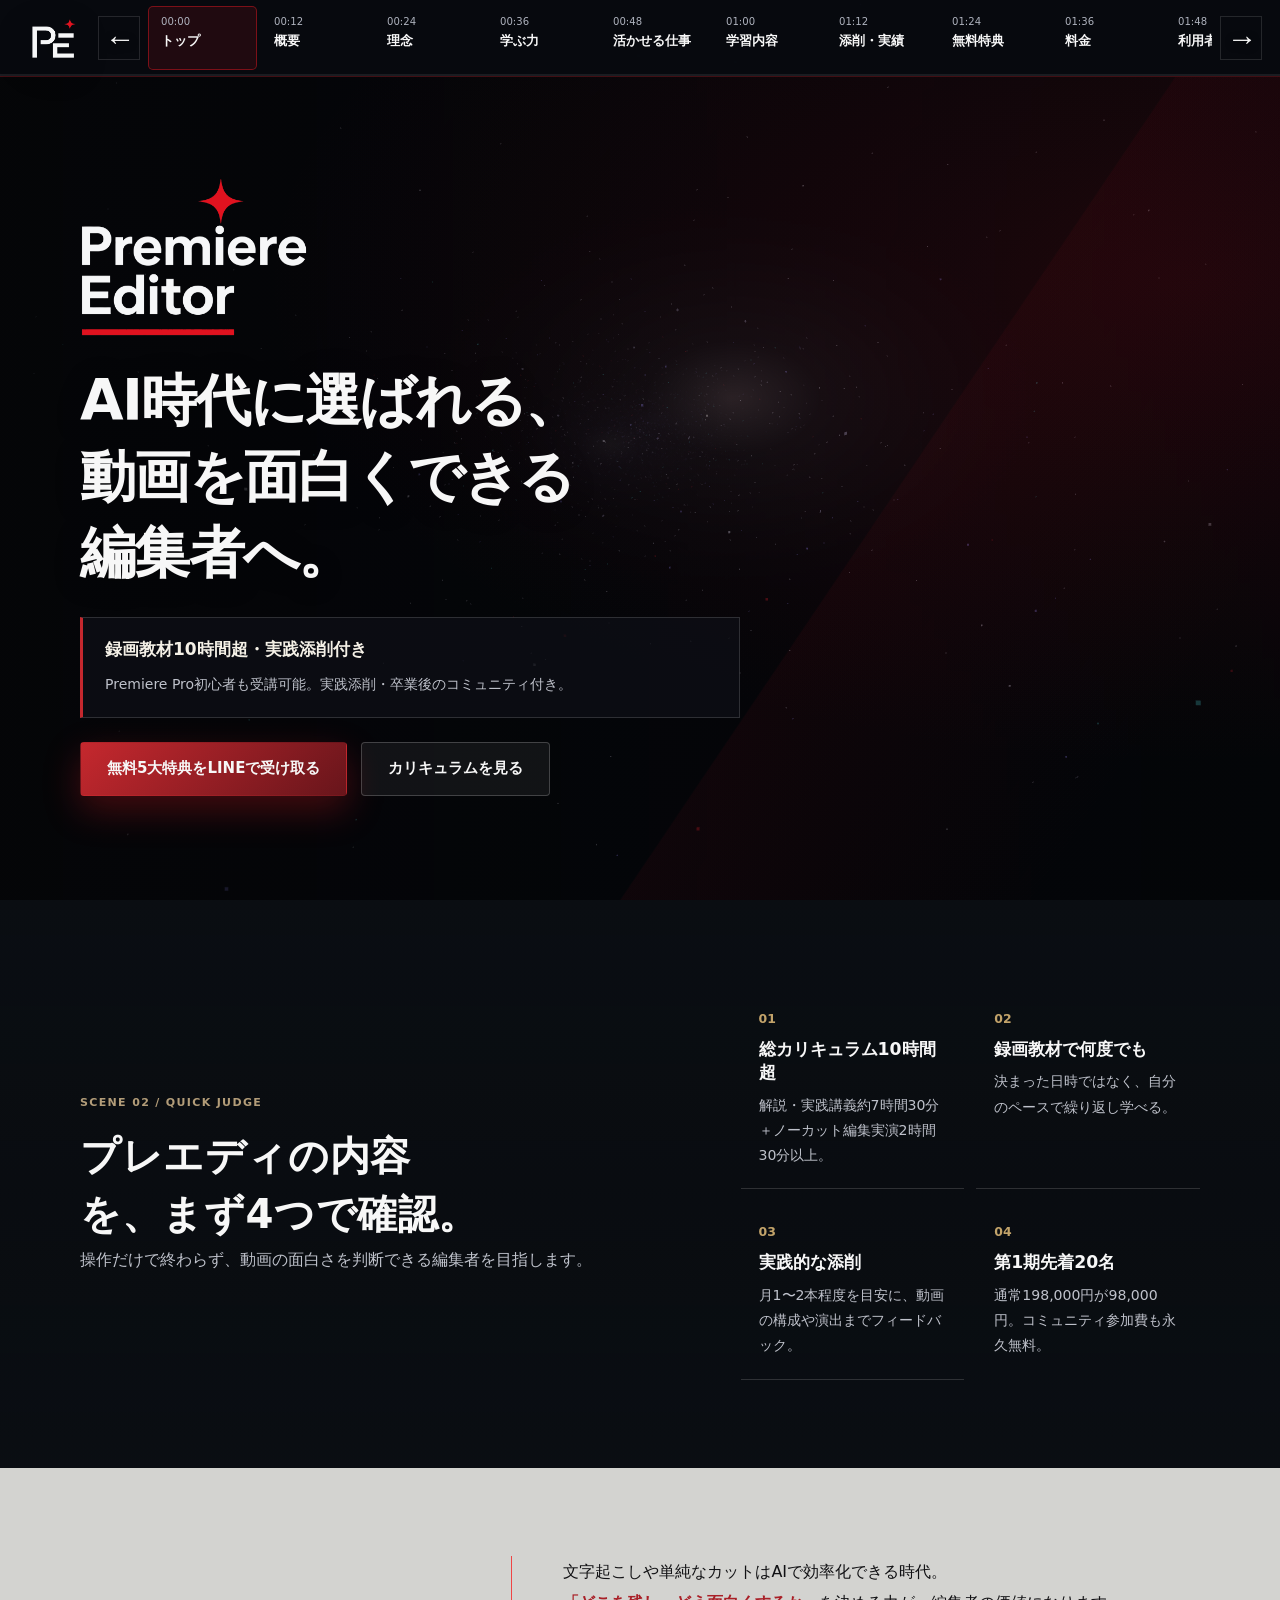
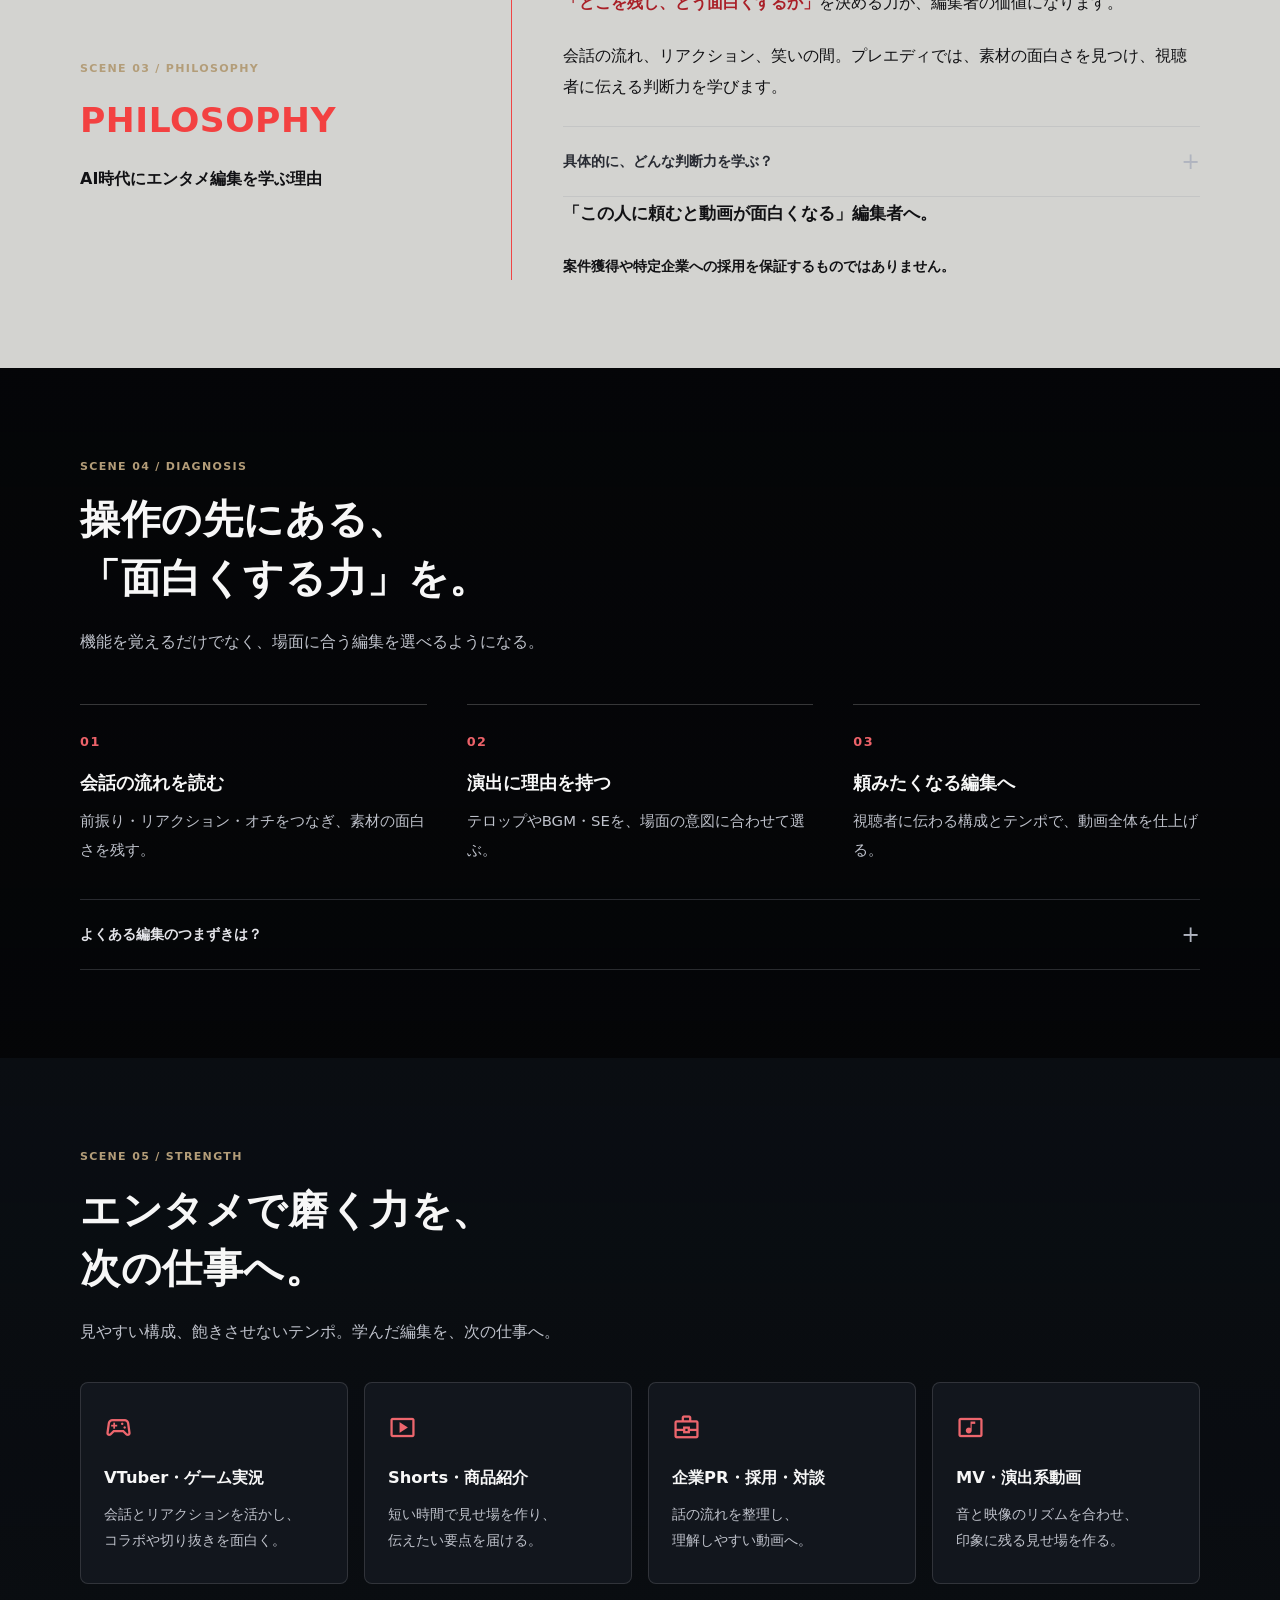
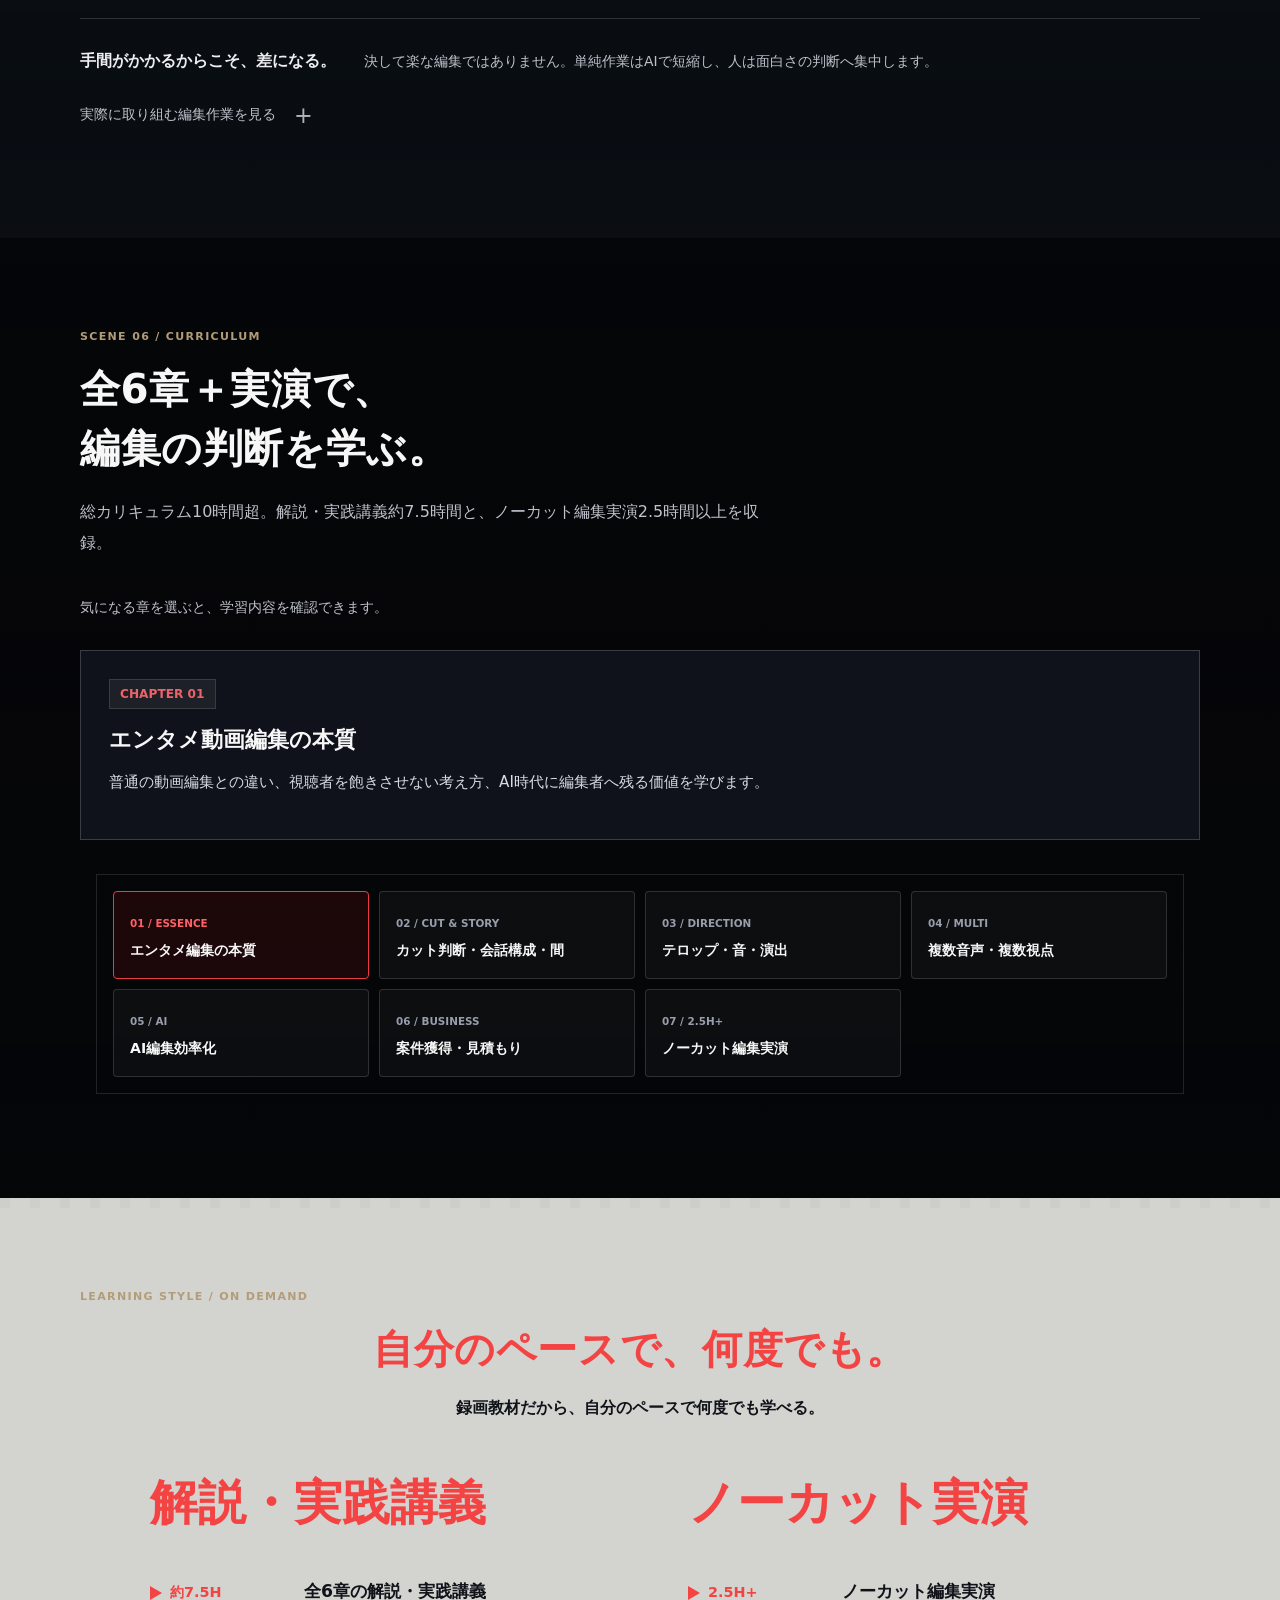
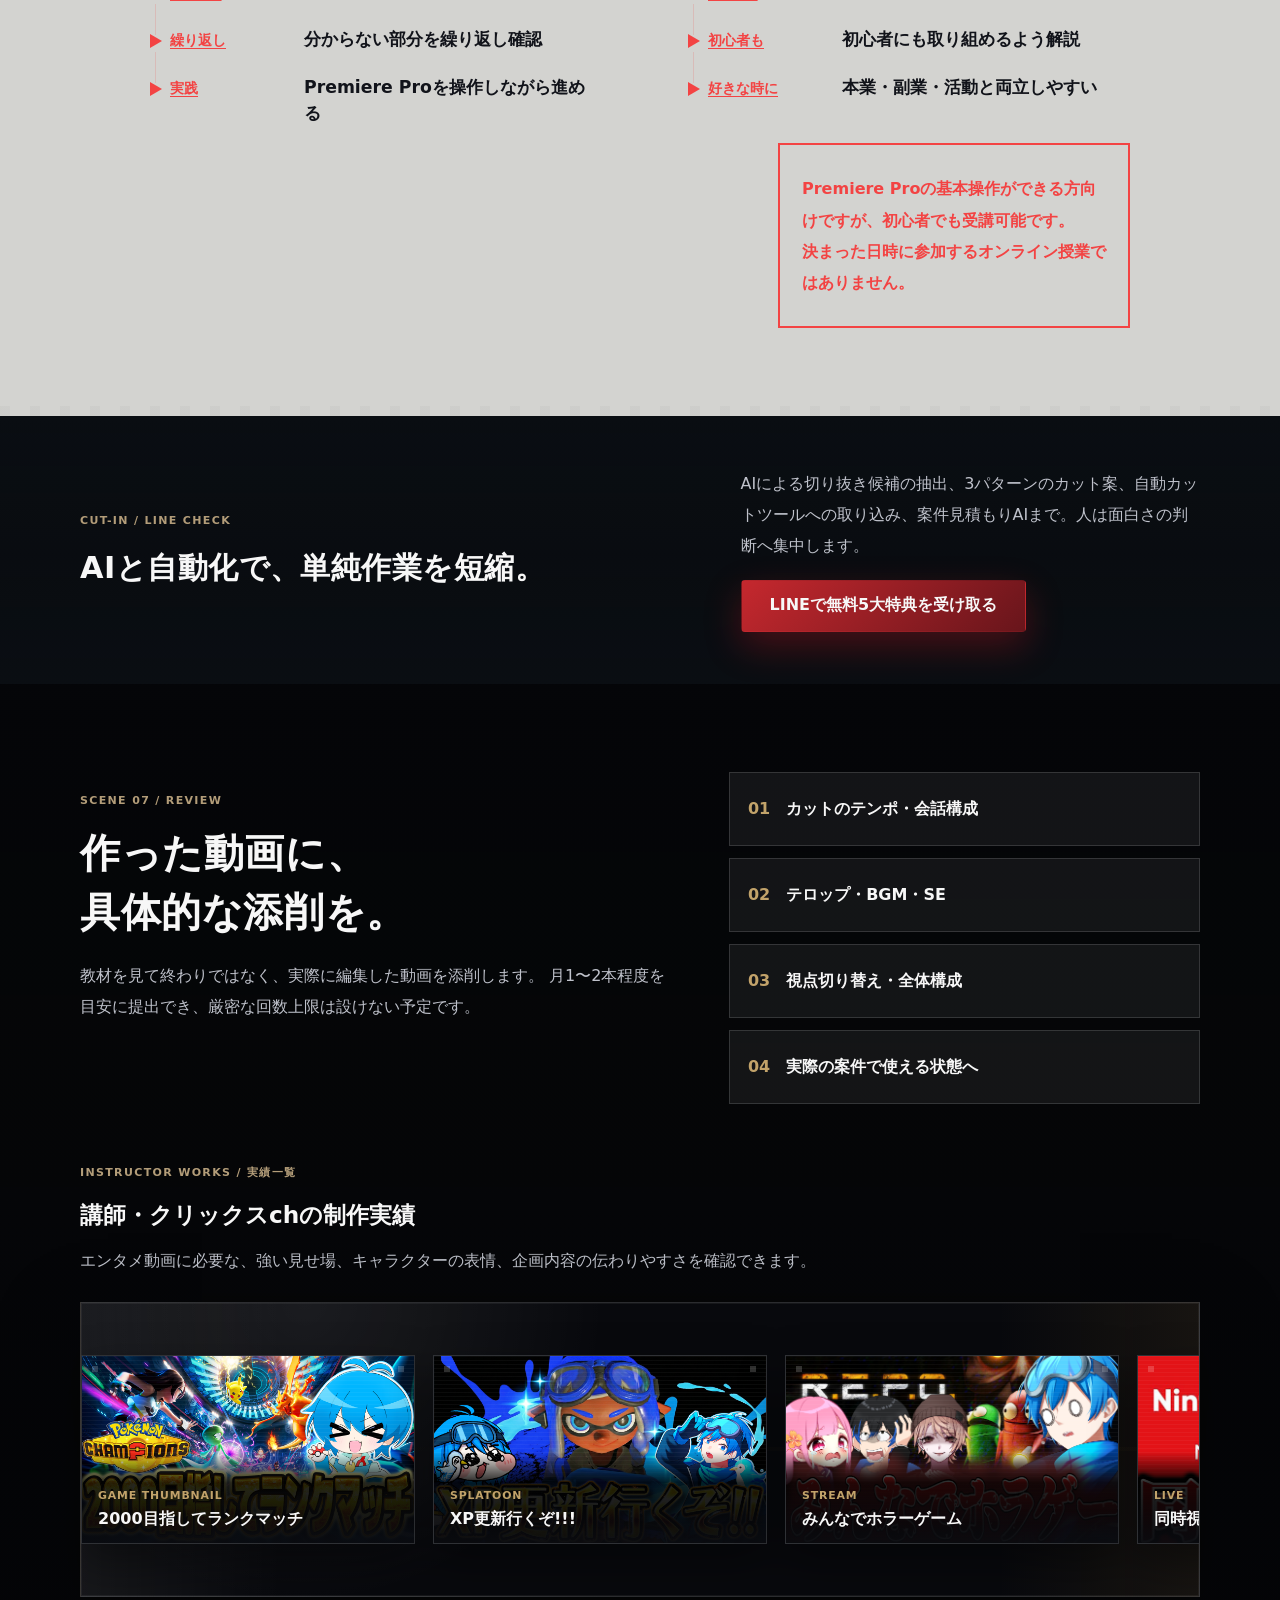
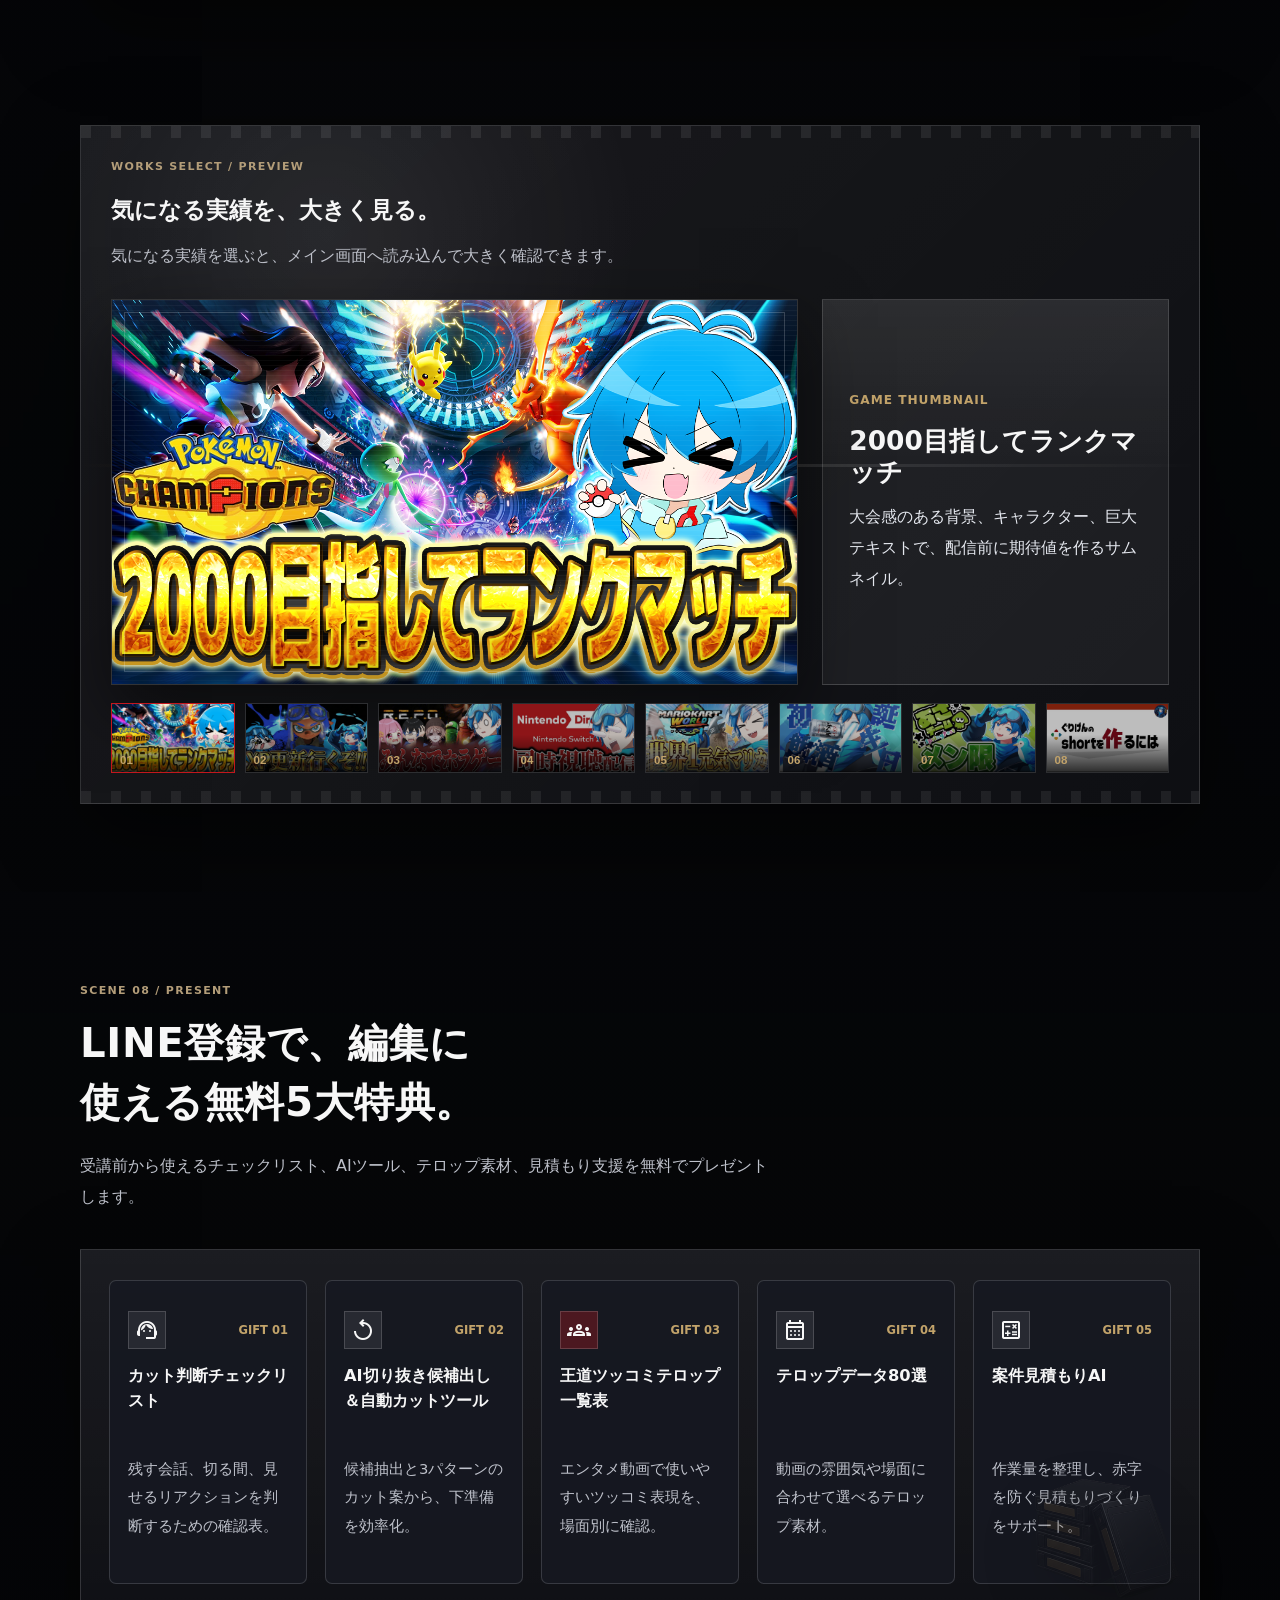
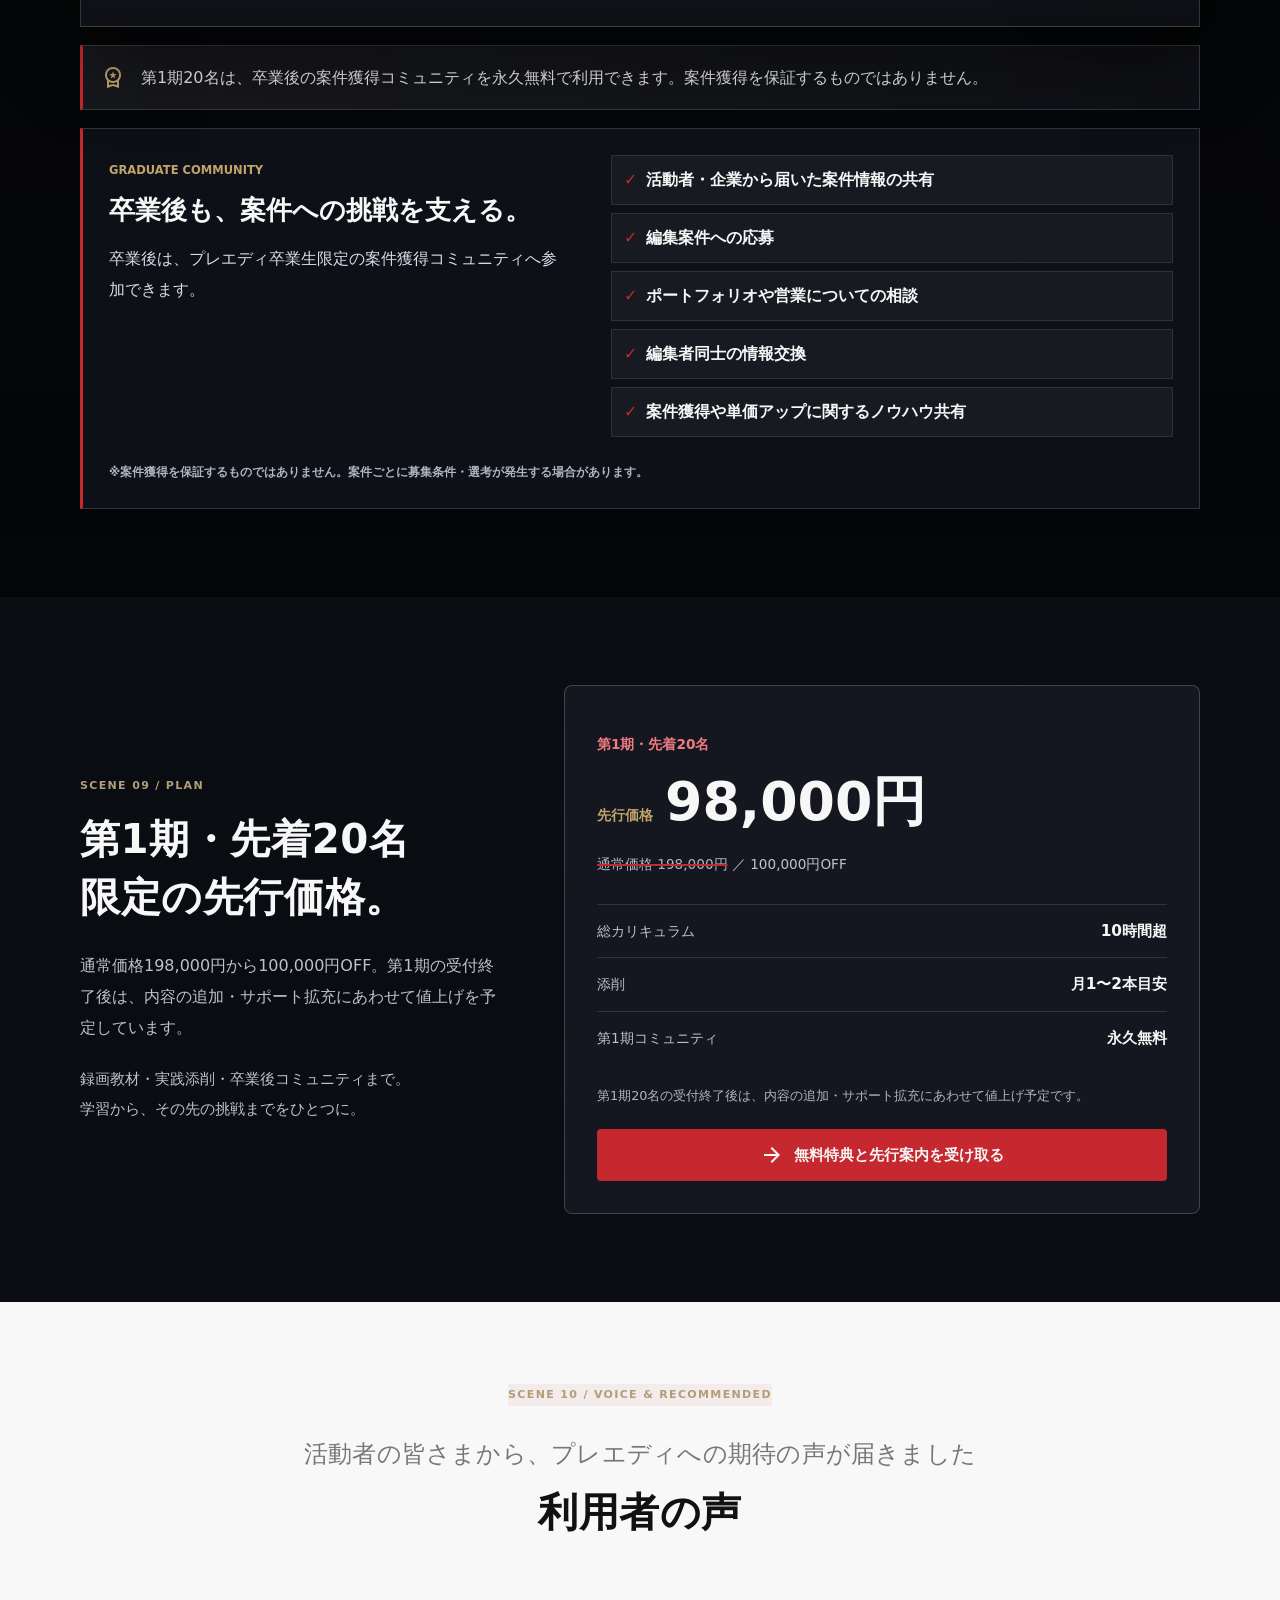
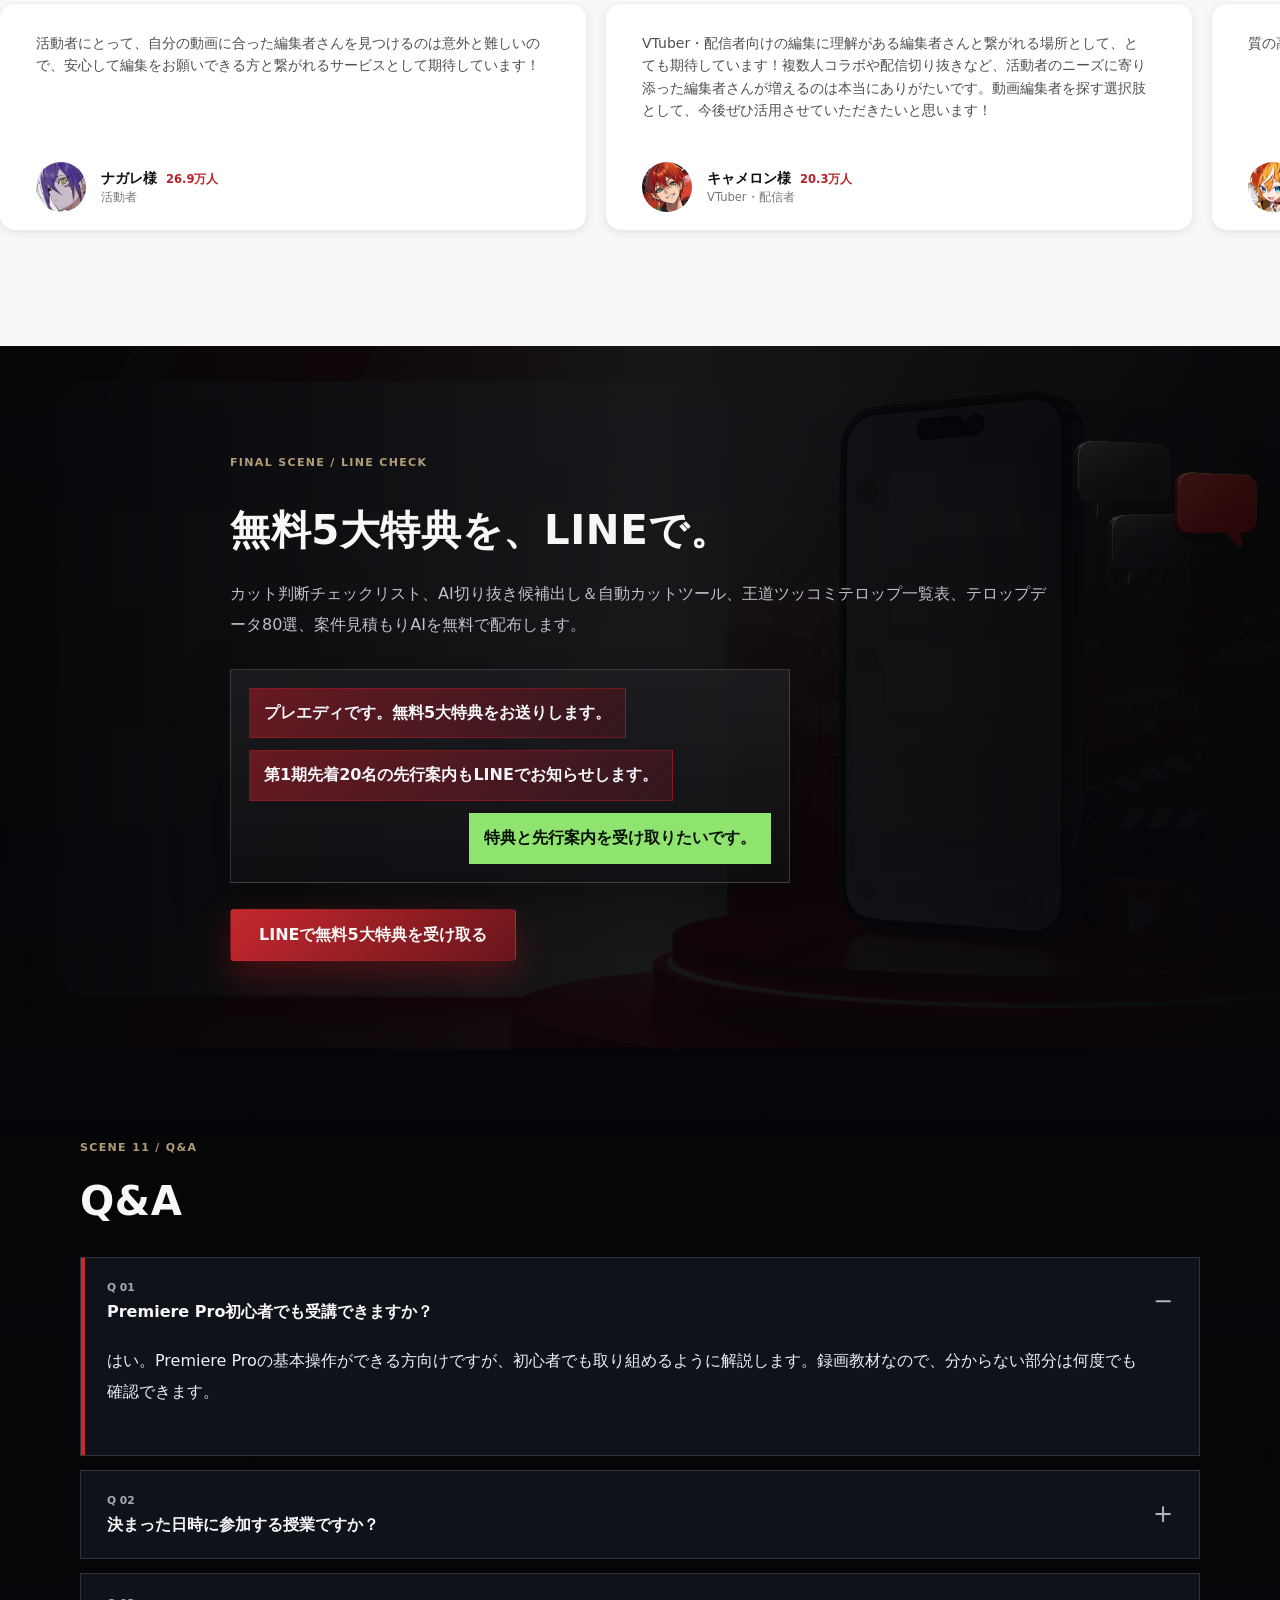
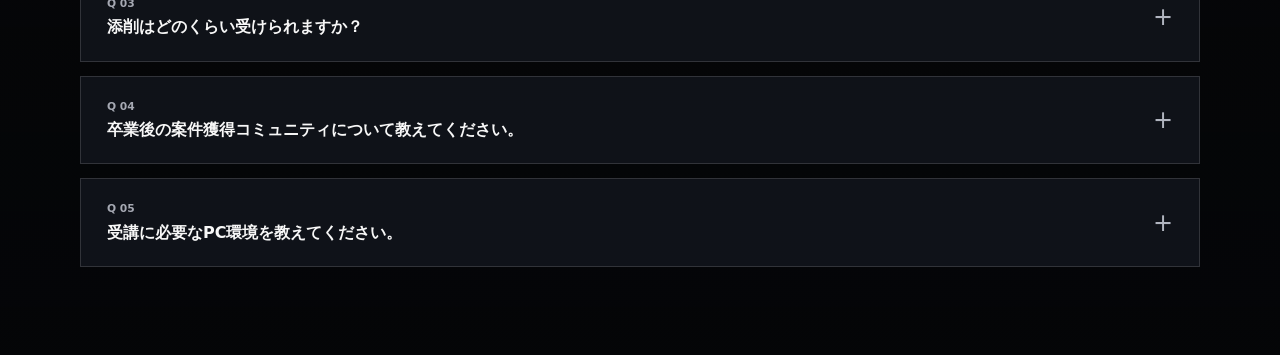
==== commit c1f0c752: "Restore hero logo and original mood without upfront price" ====
--- a/index.html
+++ b/index.html
@@ -23,7 +23,7 @@
     <link rel="icon" href="assets/premiere-editor-pe-monogram-sparkle-transparent.png" type="image/png">
   <link rel="stylesheet" href="styles.css?v=20260904-voice-subscribers">
   <link rel="stylesheet" href="ux-cleanup.css?v=20260905-1">
-  <link rel="stylesheet" href="hero-text.css?v=20260906-1">
+  <link rel="stylesheet" href="hero-refined.css?v=20260906-2">
   <script type="importmap">
   {
     "imports": {
@@ -74,21 +74,17 @@
     </header>
 
     <main id="top">
-      <section class="hero section-dark hero-startup hero-text-only" aria-labelledby="hero-title">
+      <section class="hero section-dark hero-startup hero-refined" aria-labelledby="hero-title">
         <div class="hero-inner">
           <div class="hero-copy">
-            <p class="hero-logo hero-wordmark">Premiere Editor</p>
-            <h1 id="hero-title"><span class="hero-title-lead">AI時代に選ばれる、</span><span class="hero-title-line">動画を<span class="hero-title-accent">面白くできる</span></span><span class="hero-title-line">編集者へ。</span></h1>
+            <img class="hero-logo" src="assets/premiere-editor-wordmark-sparkle-transparent.png" width="904" height="652" alt="Premiere Editor">
+            <h1 id="hero-title">AI時代に選ばれる、<br>動画を面白くできる<br>編集者へ。</h1>
             <div class="hero-route-panel" aria-label="プレエディの受講概要">
               <div class="hero-route-copy">
                 <p class="hero-route-next">録画教材10時間超・実践添削付き</p>
                 <p class="hero-route-detail">
                   <span>Premiere Pro初心者も受講可能。</span><span>実践添削・卒業後のコミュニティ付き。</span>
                 </p>
-              </div>
-              <div class="hero-route-status">
-                <span>第1期・先着20名</span>
-                <strong>98,000円</strong>
               </div>
             </div>
             <div class="hero-actions" aria-label="主要アクション">
--- a/hero-refined.css
+++ b/hero-refined.css
@@ -0,0 +1,128 @@
+/* Restore the original brand-led hero without the illustration or price panel. */
+body.ux-refined .hero-refined {
+  min-height: 0;
+  padding: 0;
+  background:
+    linear-gradient(124deg, transparent 64%, rgba(170, 15, 28, .07) 64.1%, transparent 87%),
+    radial-gradient(ellipse at 93% 25%, rgba(145, 15, 26, .18), transparent 55%),
+    linear-gradient(90deg, rgba(5, 6, 8, .93), rgba(5, 6, 8, .6) 64%, rgba(5, 6, 8, .75));
+}
+
+.ux-refined .hero-refined .hero-inner {
+  width: min(1120px, calc(100% - 48px));
+  min-height: calc(100svh - 77px);
+  padding: 40px 0 52px;
+  display: grid;
+  grid-template-columns: minmax(0, 1fr);
+  align-items: center;
+  gap: 0;
+}
+
+.hero-refined .hero-copy { max-width: 860px; text-align: left; }
+
+.ux-refined .hero-refined .hero-logo {
+  display: block;
+  width: 244px;
+  max-width: 70%;
+  height: auto;
+  margin: 0 0 18px -8px;
+}
+
+.ux-refined .hero-refined h1 {
+  max-width: none;
+  margin: 0;
+  color: #f7f7f7;
+  font-size: clamp(40px, 4.4vw, 60px);
+  font-weight: 900;
+  letter-spacing: -.03em;
+  line-height: 1.35;
+  text-shadow: 0 4px 28px rgba(0, 0, 0, .3);
+}
+
+.ux-refined .hero-refined .hero-route-panel {
+  width: min(660px, 100%);
+  margin: 26px 0 0;
+  padding: 18px 22px;
+  display: block;
+  background: rgba(15, 17, 23, .7);
+  border: 1px solid rgba(255, 255, 255, .14);
+  border-left: 3px solid var(--red);
+  box-shadow: none;
+}
+
+.ux-refined .hero-refined .hero-route-next {
+  color: #f4f0e6;
+  font-size: 17px;
+  font-weight: 800;
+  line-height: 1.6;
+}
+
+.ux-refined .hero-refined .hero-route-detail {
+  margin: 8px 0 0;
+  padding: 0;
+  border: 0;
+  line-height: 1.8;
+}
+
+.ux-refined .hero-refined .hero-route-detail span {
+  display: inline;
+  margin: 0;
+  color: #bfc2cb;
+  font-size: 14px;
+  font-weight: 400;
+  line-height: 1.8;
+}
+
+.ux-refined .hero-refined .hero-actions {
+  justify-content: flex-start;
+  gap: 14px;
+  margin-top: 24px;
+}
+
+.ux-refined .hero-refined .hero-actions a {
+  min-height: 54px;
+  padding: 14px 26px;
+  font-size: 15px;
+}
+
+@media (max-width: 720px) {
+  .ux-refined .hero-refined .hero-inner {
+    width: calc(100% - 40px);
+    min-height: calc(100svh - 68px);
+    padding: 28px 0 40px;
+  }
+  .ux-refined .hero-refined .hero-logo { width: 210px; margin: 0 0 20px -6px; }
+  .ux-refined .hero-refined h1 {
+    font-size: clamp(27px, 8vw, 48px);
+    letter-spacing: -.035em;
+    line-height: 1.45;
+  }
+  .ux-refined .hero-refined .hero-route-panel { margin-top: 24px; padding: 16px; }
+  .ux-refined .hero-refined .hero-route-next { font-size: 15px; }
+  .ux-refined .hero-refined .hero-route-detail span { display: block; font-size: 13px; }
+  .ux-refined .hero-refined .hero-actions {
+    max-width: 360px;
+    margin-top: 22px;
+    flex-direction: column;
+    gap: 12px;
+  }
+  .ux-refined .hero-refined .hero-actions a { width: 100%; padding-inline: 12px; font-size: 14px; }
+}
+
+@media (max-height: 760px) and (min-width: 721px) {
+  .ux-refined .hero-refined .hero-inner { padding: 28px 0 36px; }
+  .ux-refined .hero-refined .hero-logo { width: 190px; margin-bottom: 14px; }
+  .ux-refined .hero-refined h1 { font-size: clamp(38px, 4vw, 48px); }
+  .ux-refined .hero-refined .hero-route-panel { margin-top: 22px; padding: 16px 20px; }
+  .ux-refined .hero-refined .hero-actions { margin-top: 20px; }
+}
+
+@media (max-height: 700px) and (max-width: 720px) {
+  .ux-refined .hero-refined .hero-inner { padding: 20px 0 28px; }
+  .ux-refined .hero-refined .hero-logo { width: 152px; margin-bottom: 14px; }
+  .ux-refined .hero-refined h1 { font-size: 27px; line-height: 1.35; }
+  .ux-refined .hero-refined .hero-route-panel { margin-top: 18px; padding: 12px; }
+  .ux-refined .hero-refined .hero-route-next { font-size: 14px; }
+  .ux-refined .hero-refined .hero-actions { margin-top: 18px; gap: 10px; }
+  .ux-refined .hero-refined .hero-actions a { min-height: 48px; padding-block: 11px; }
+}
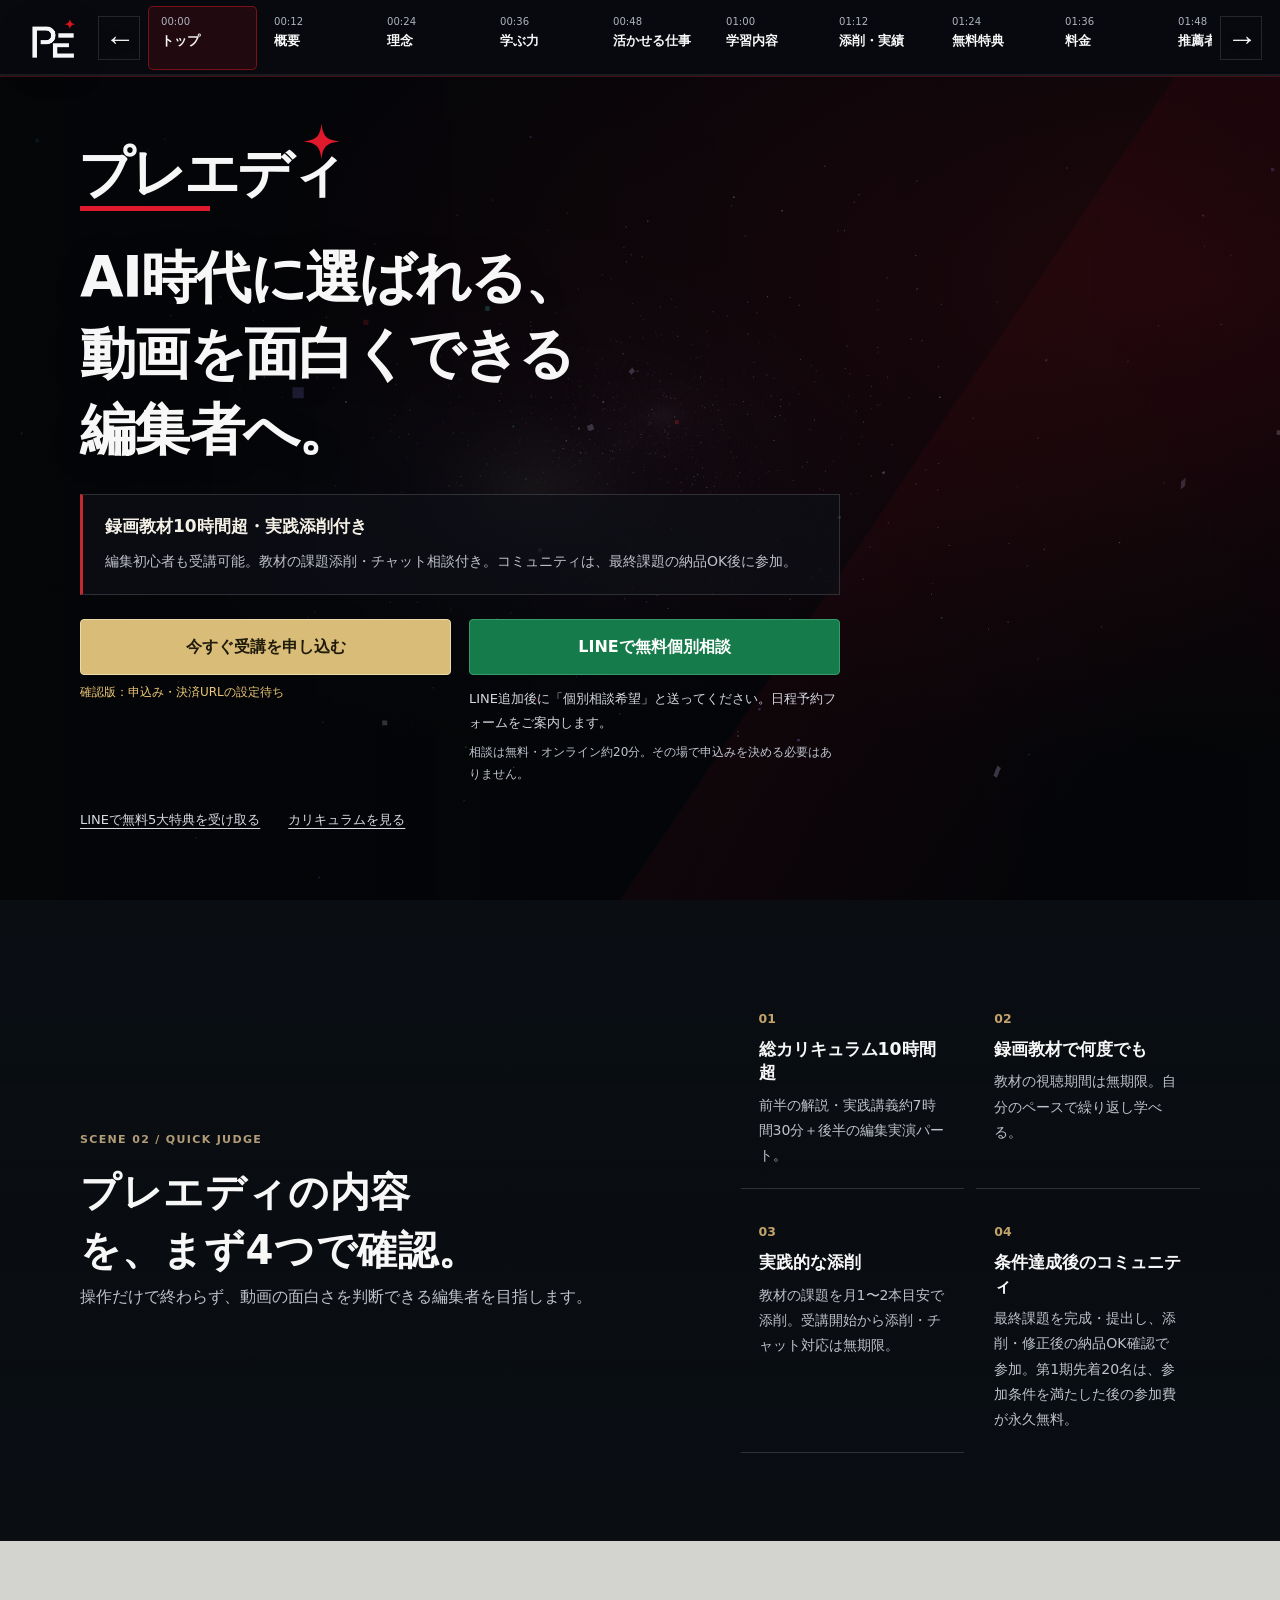
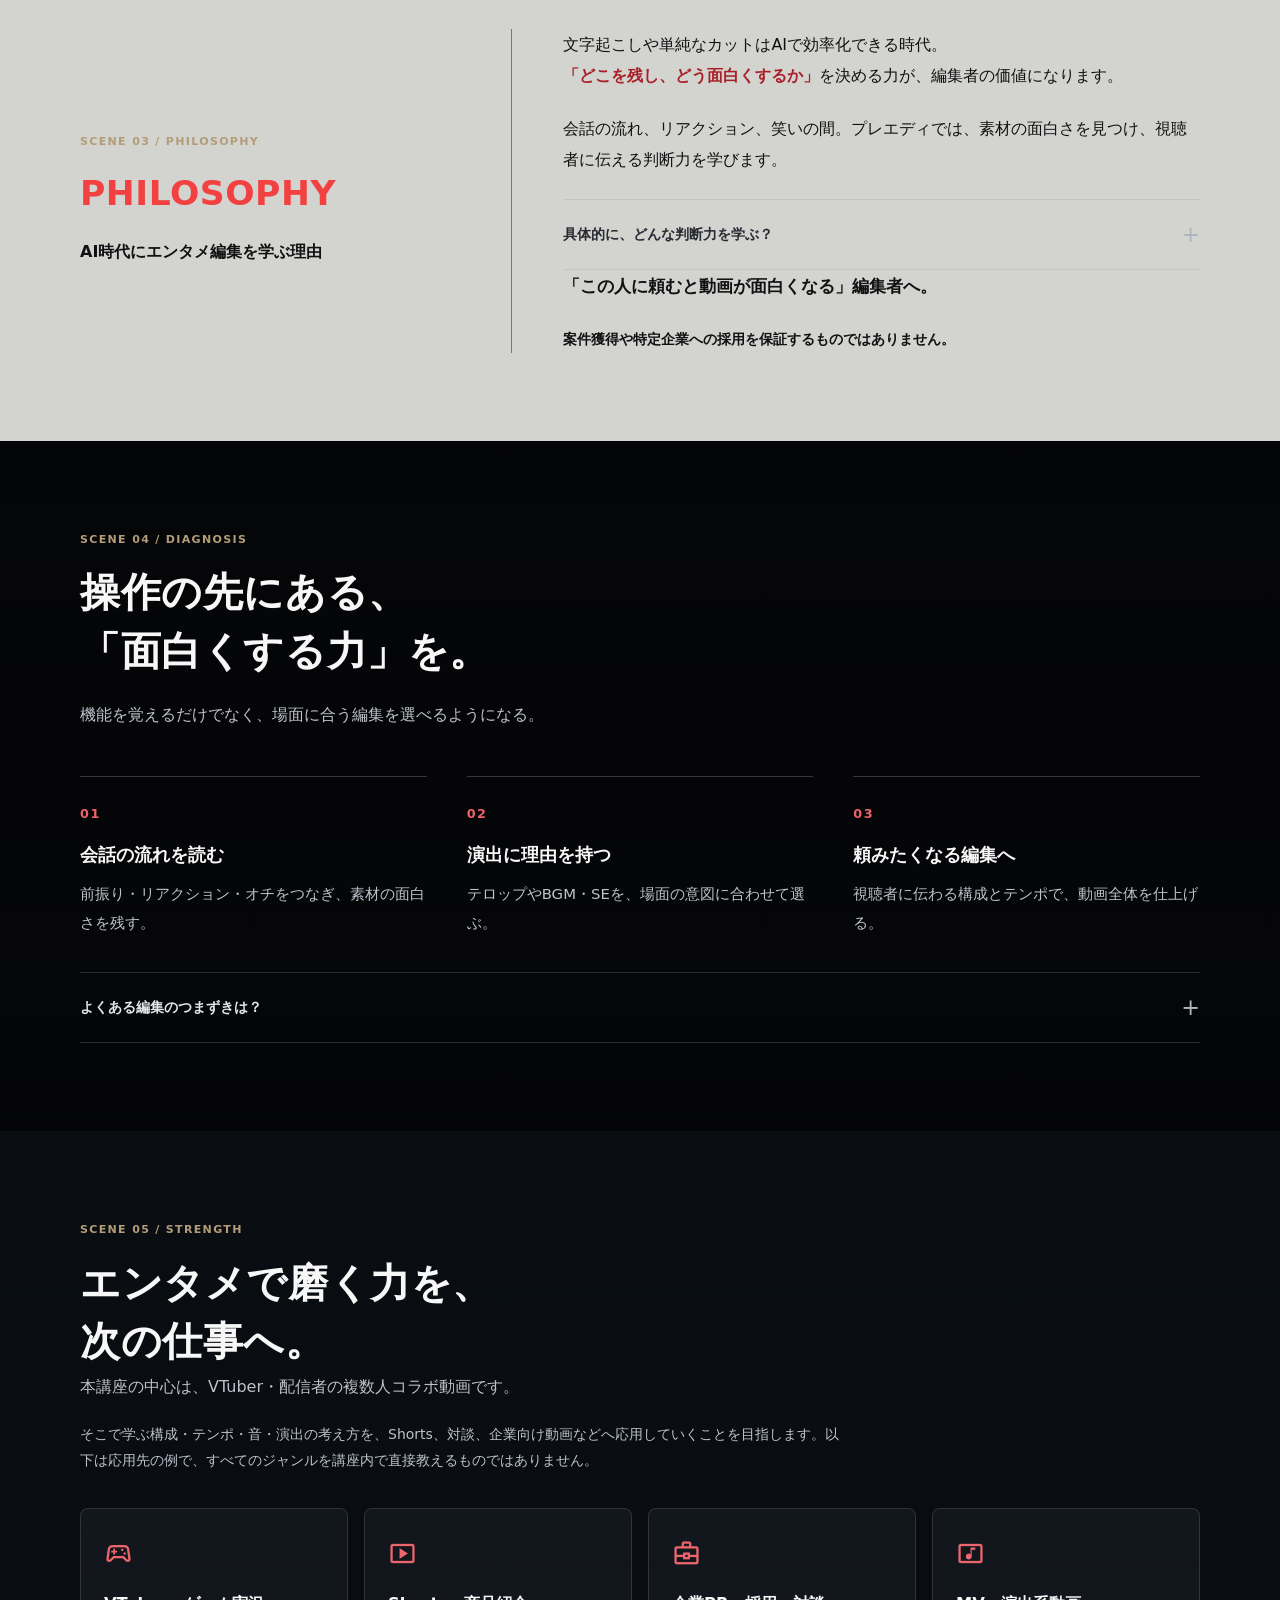
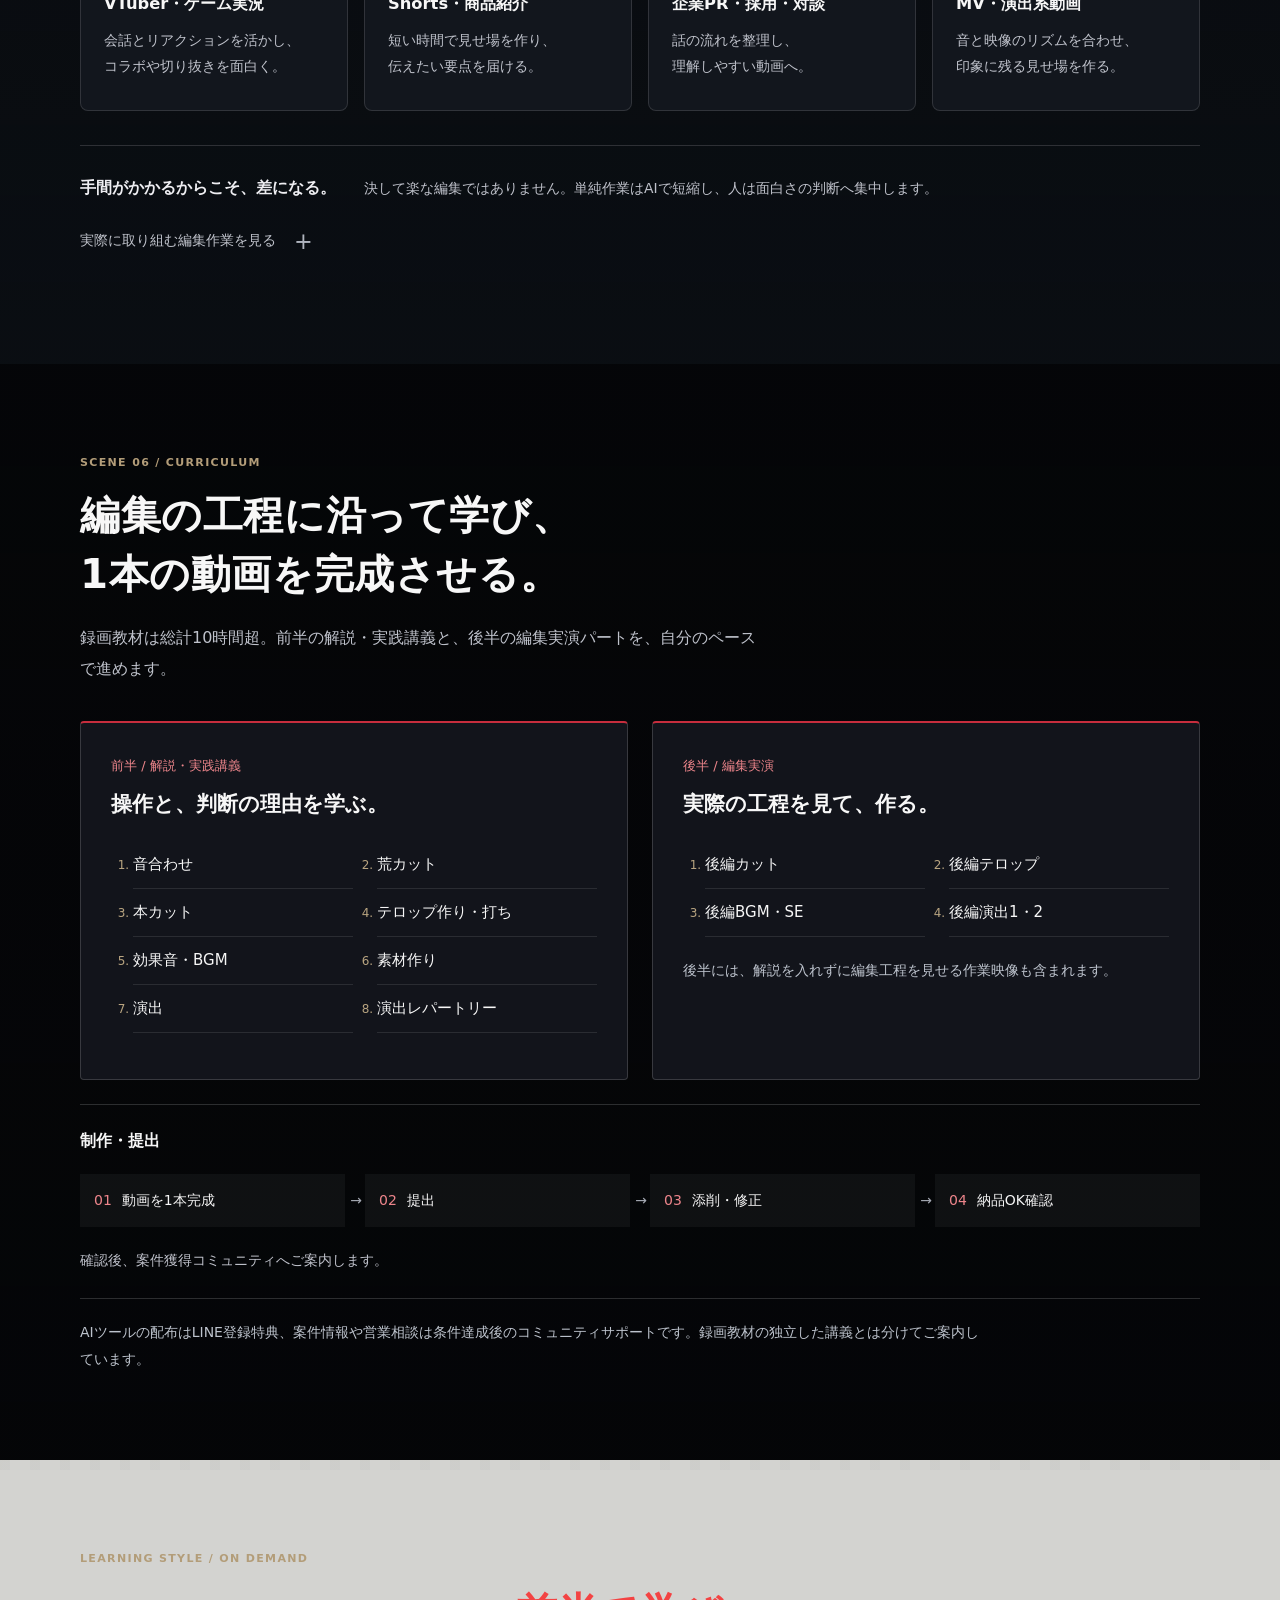
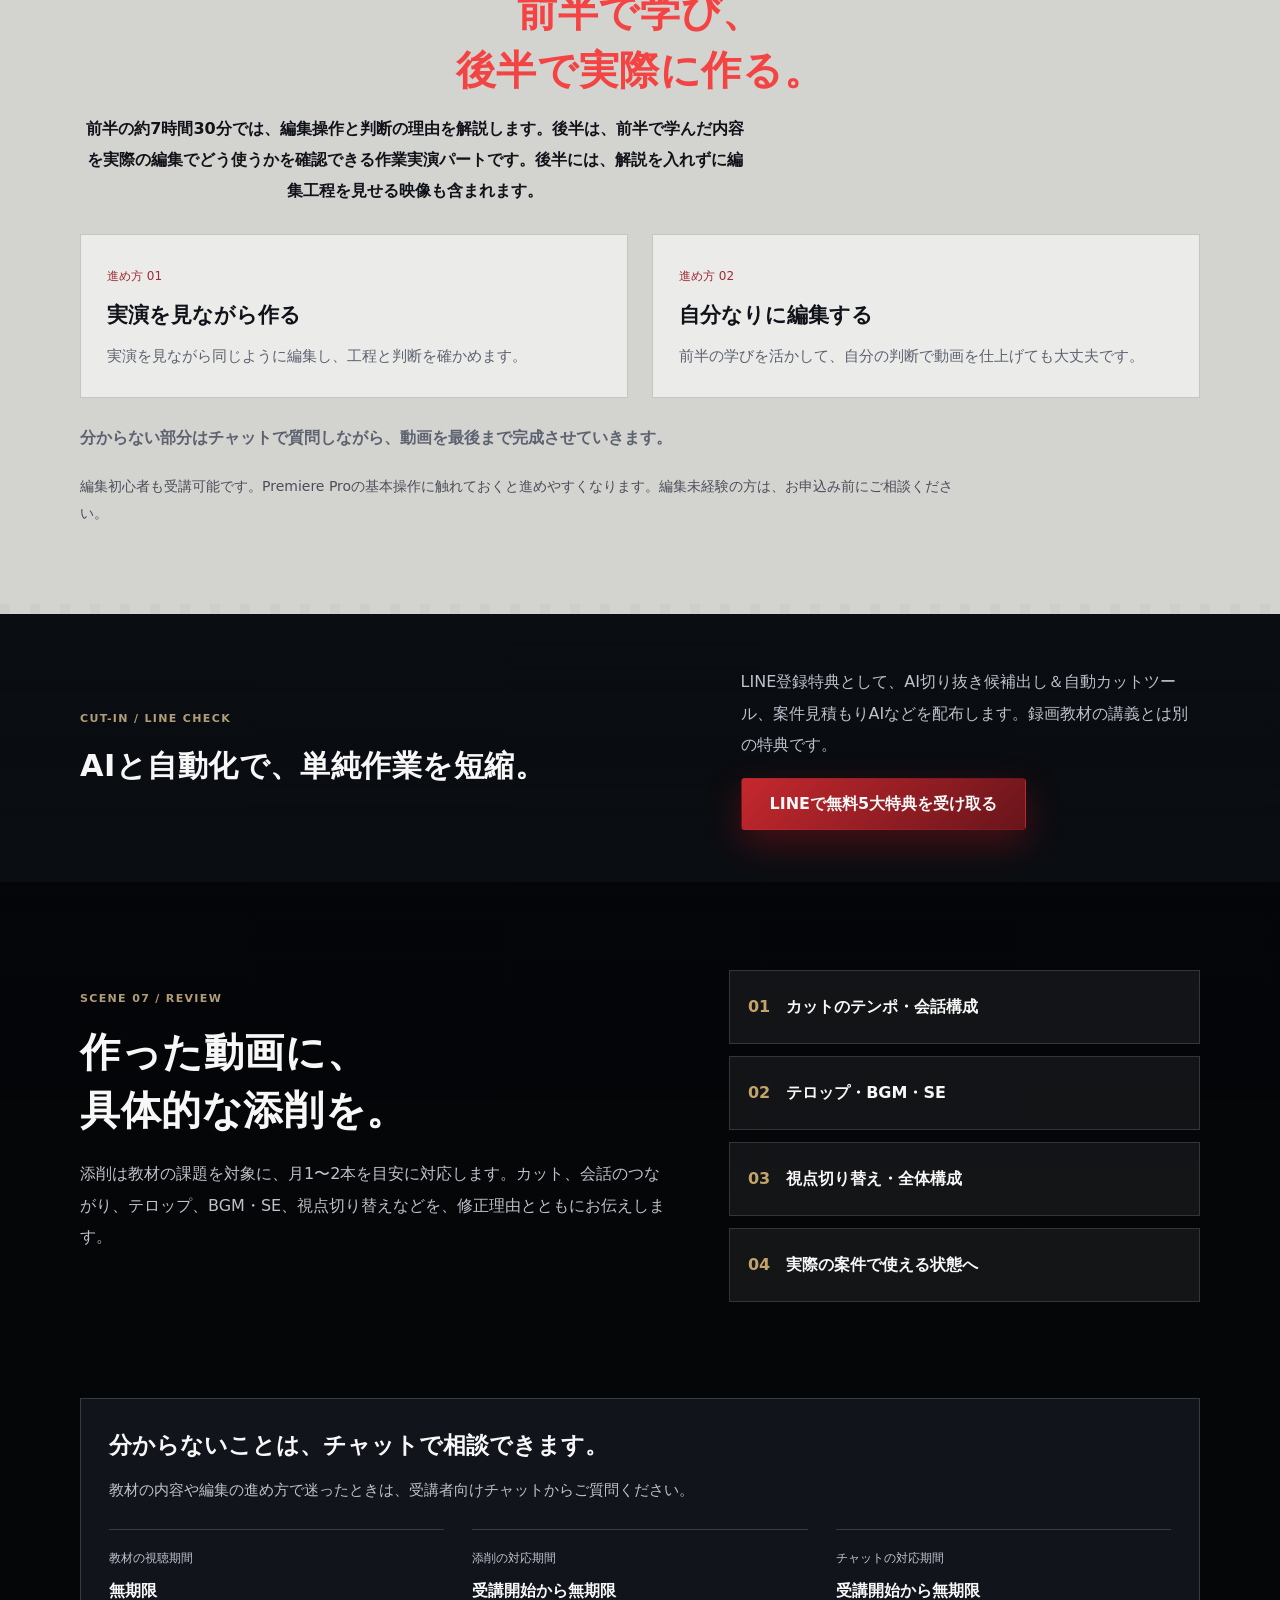
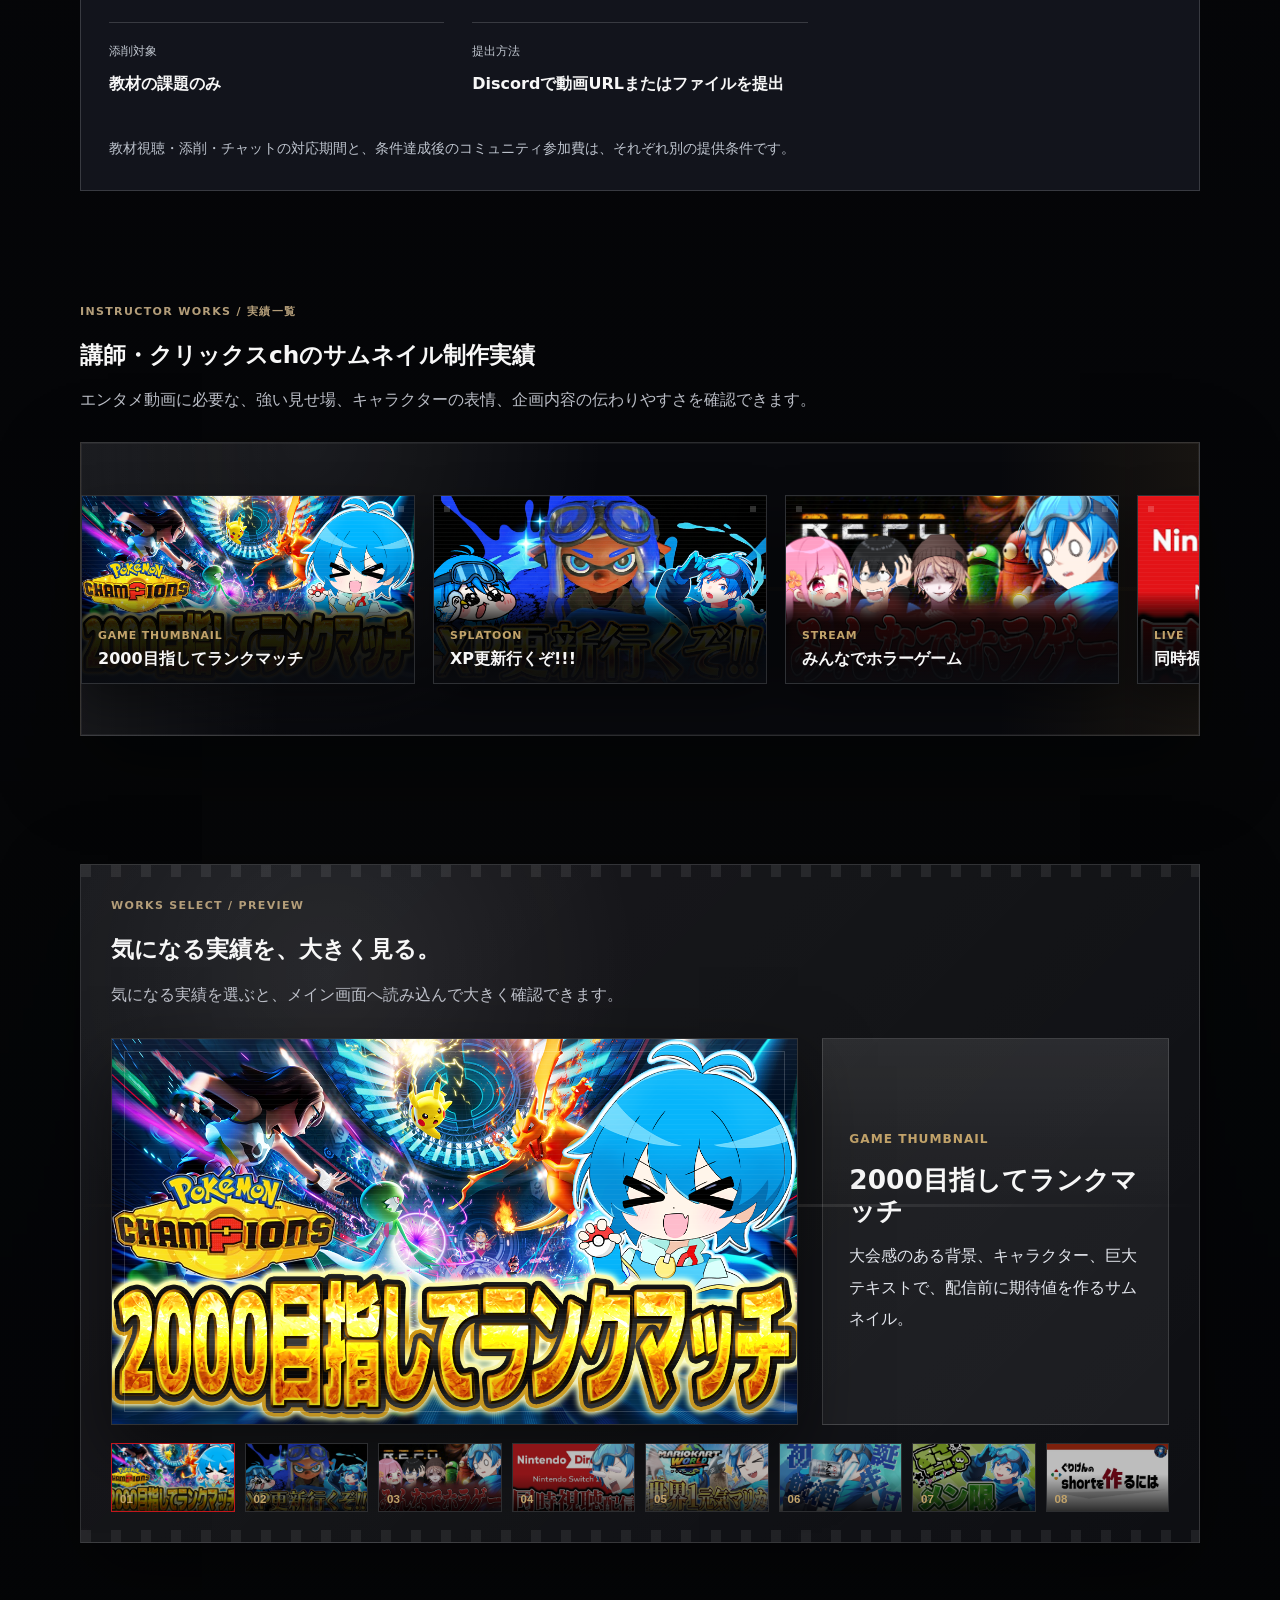
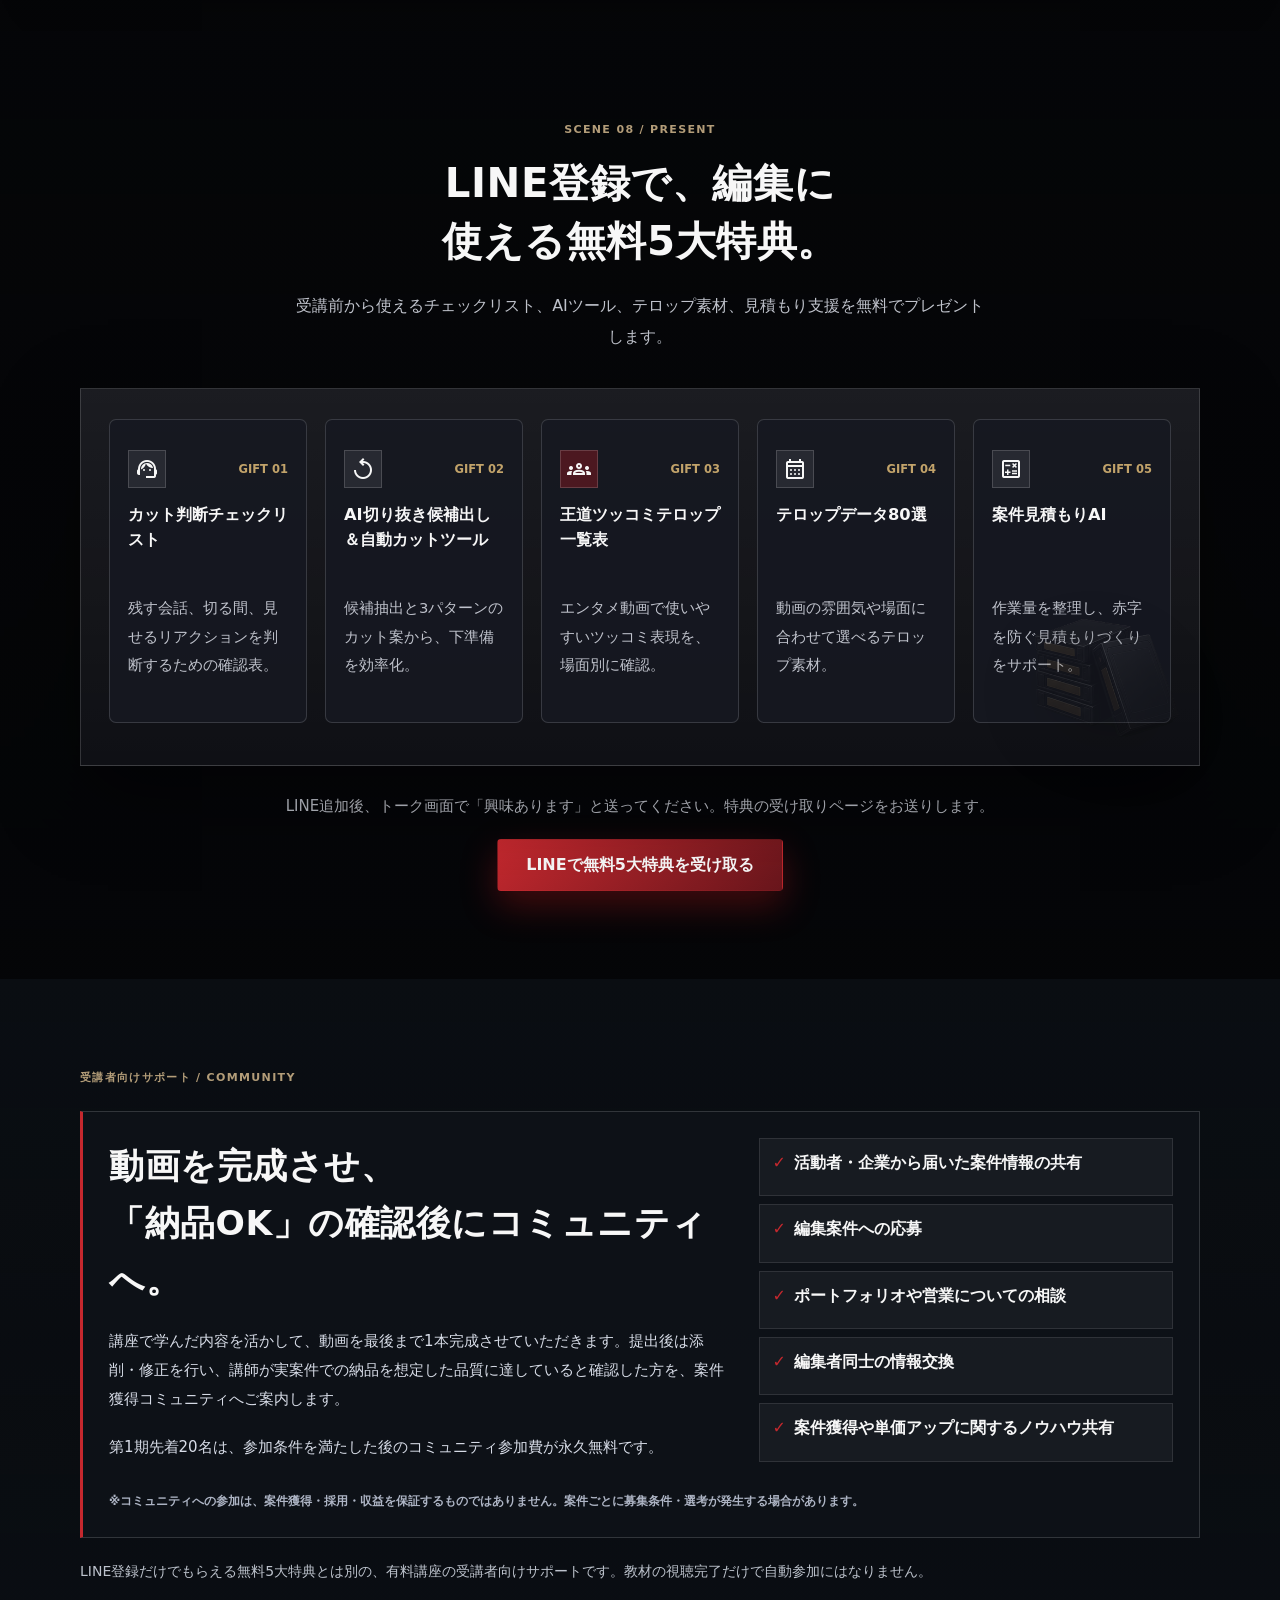
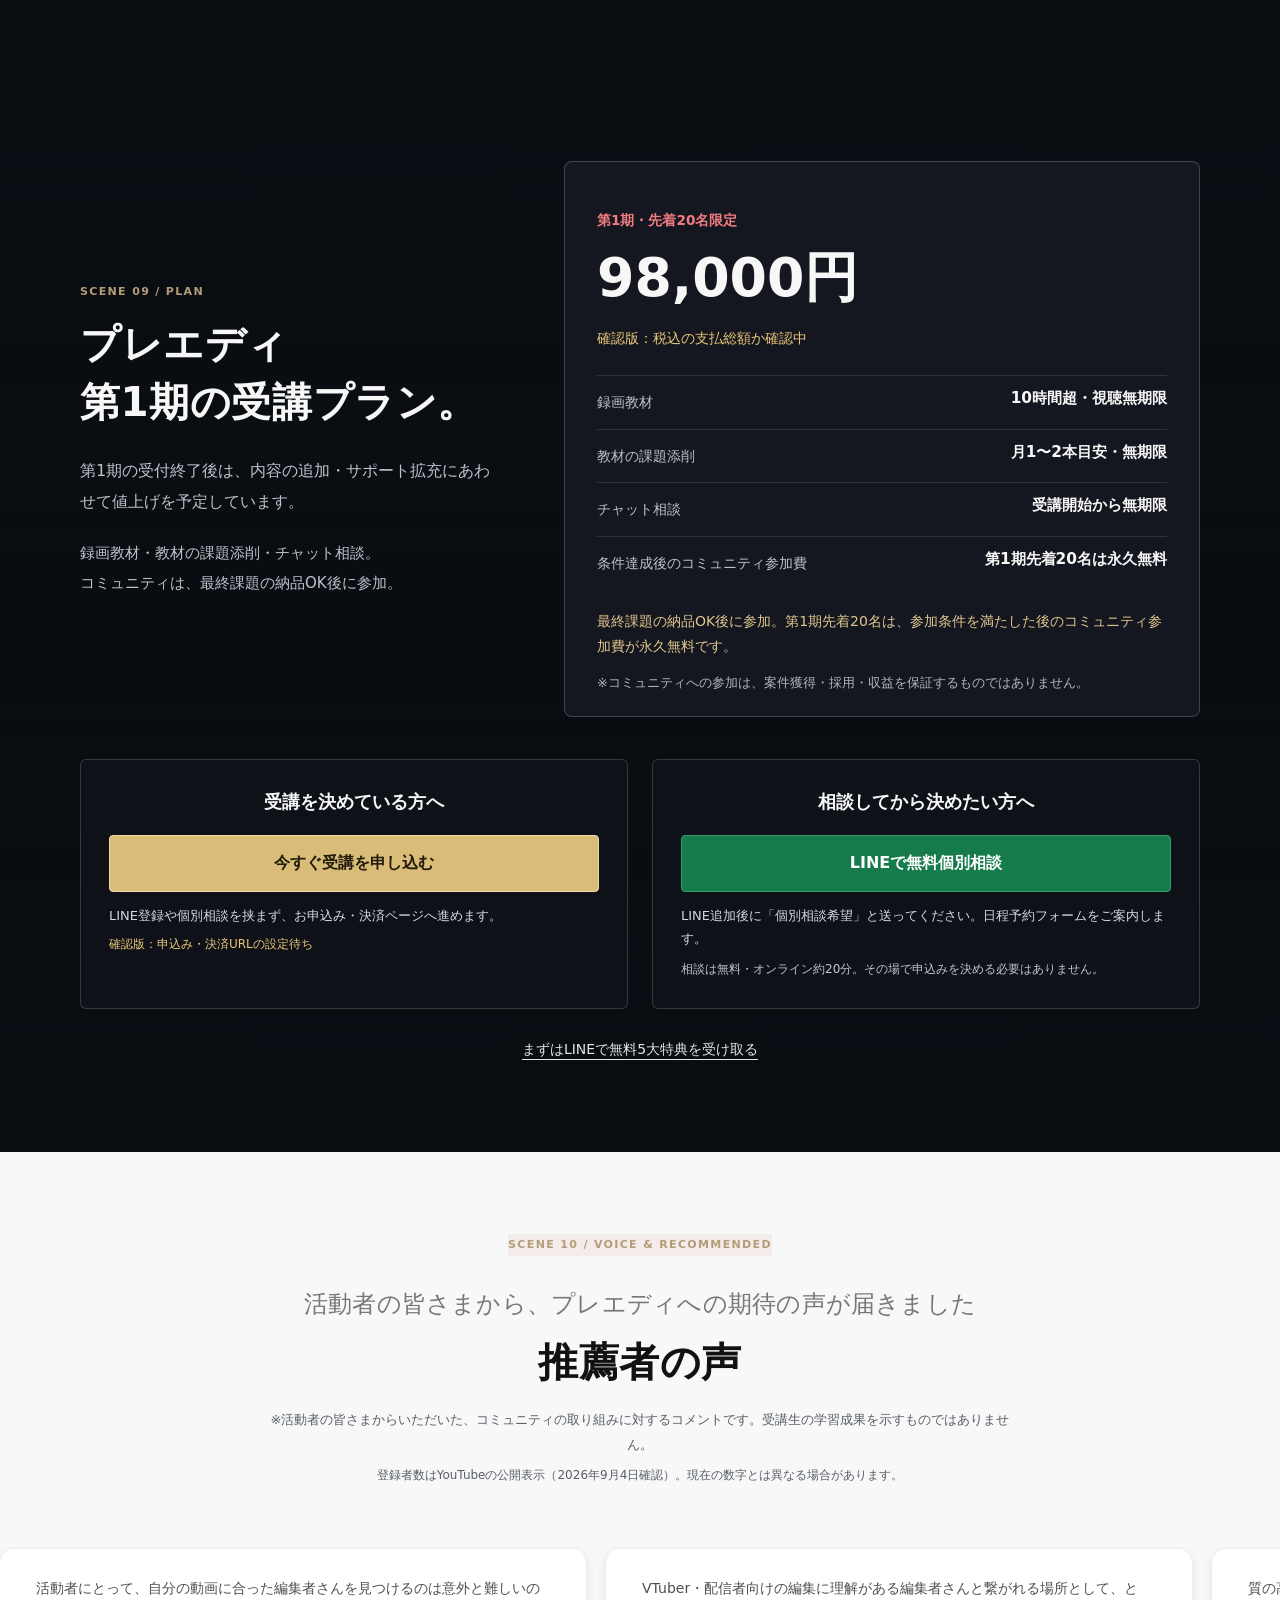
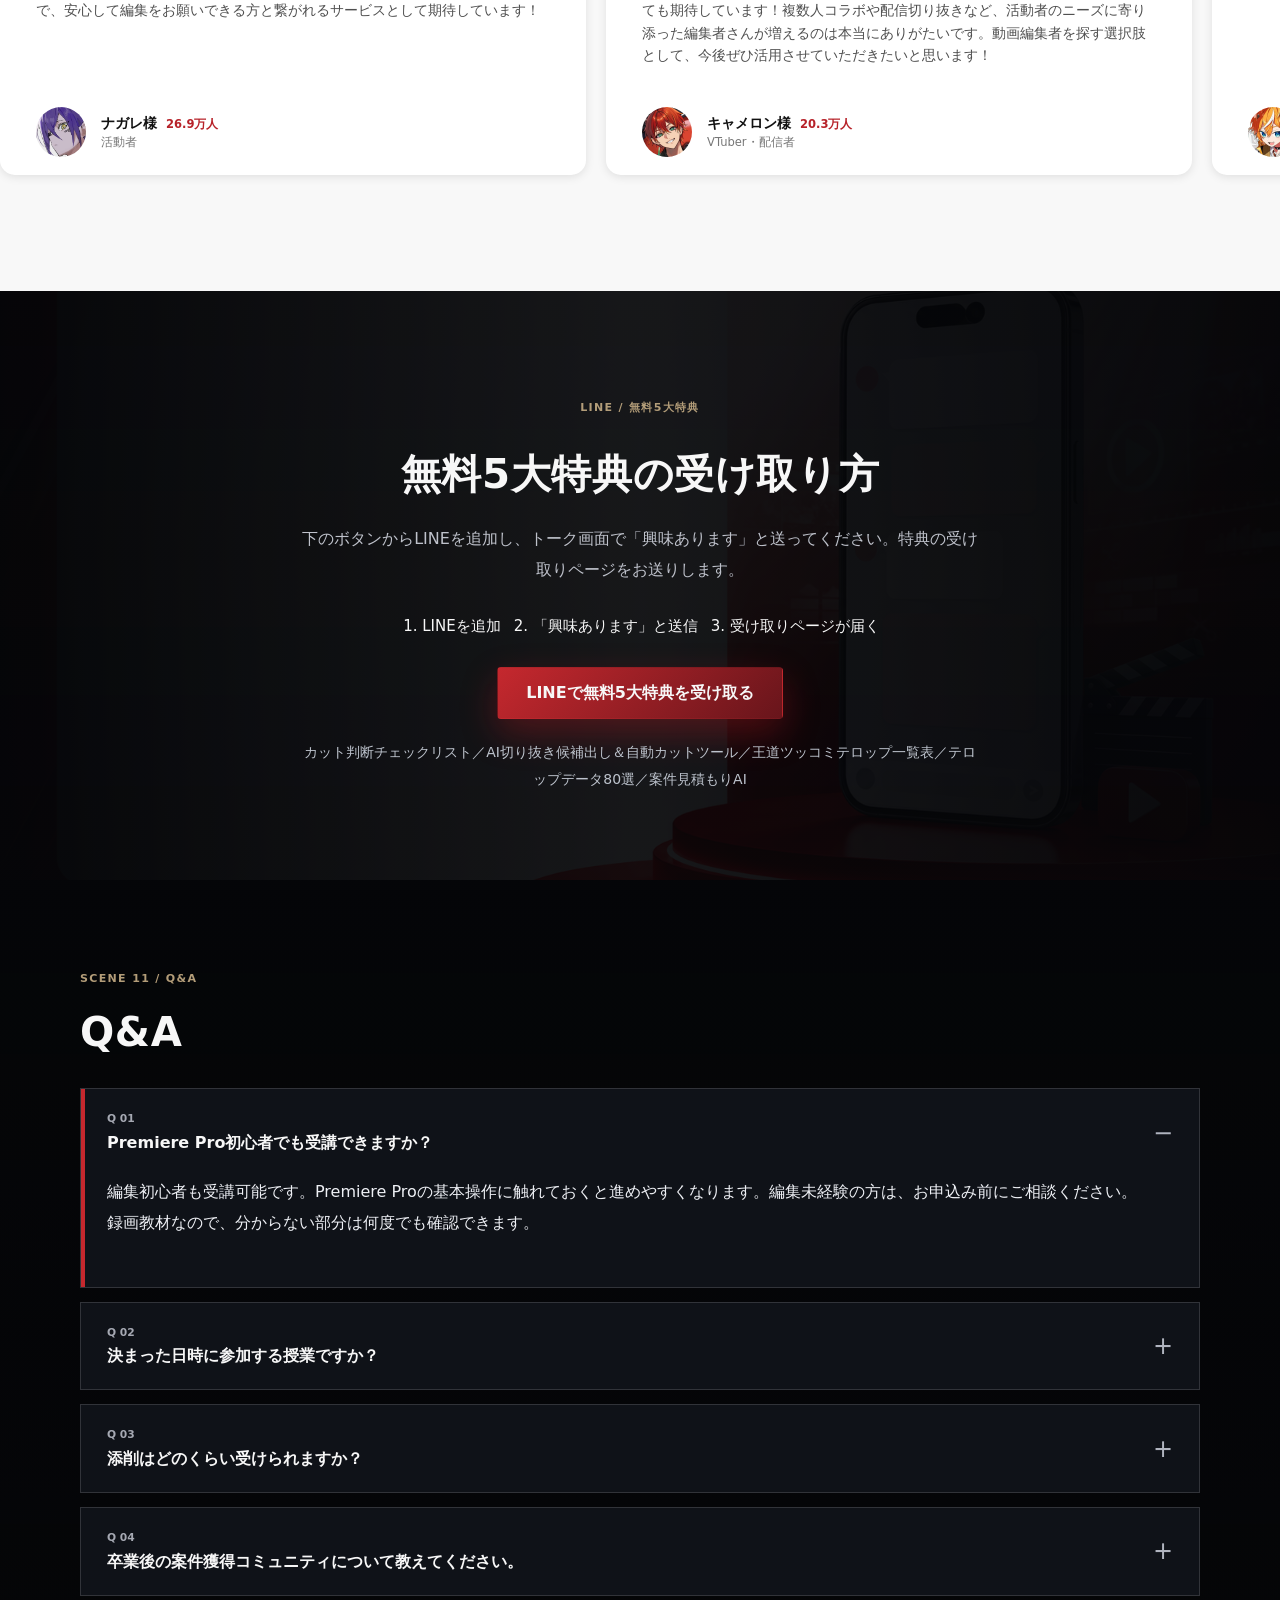
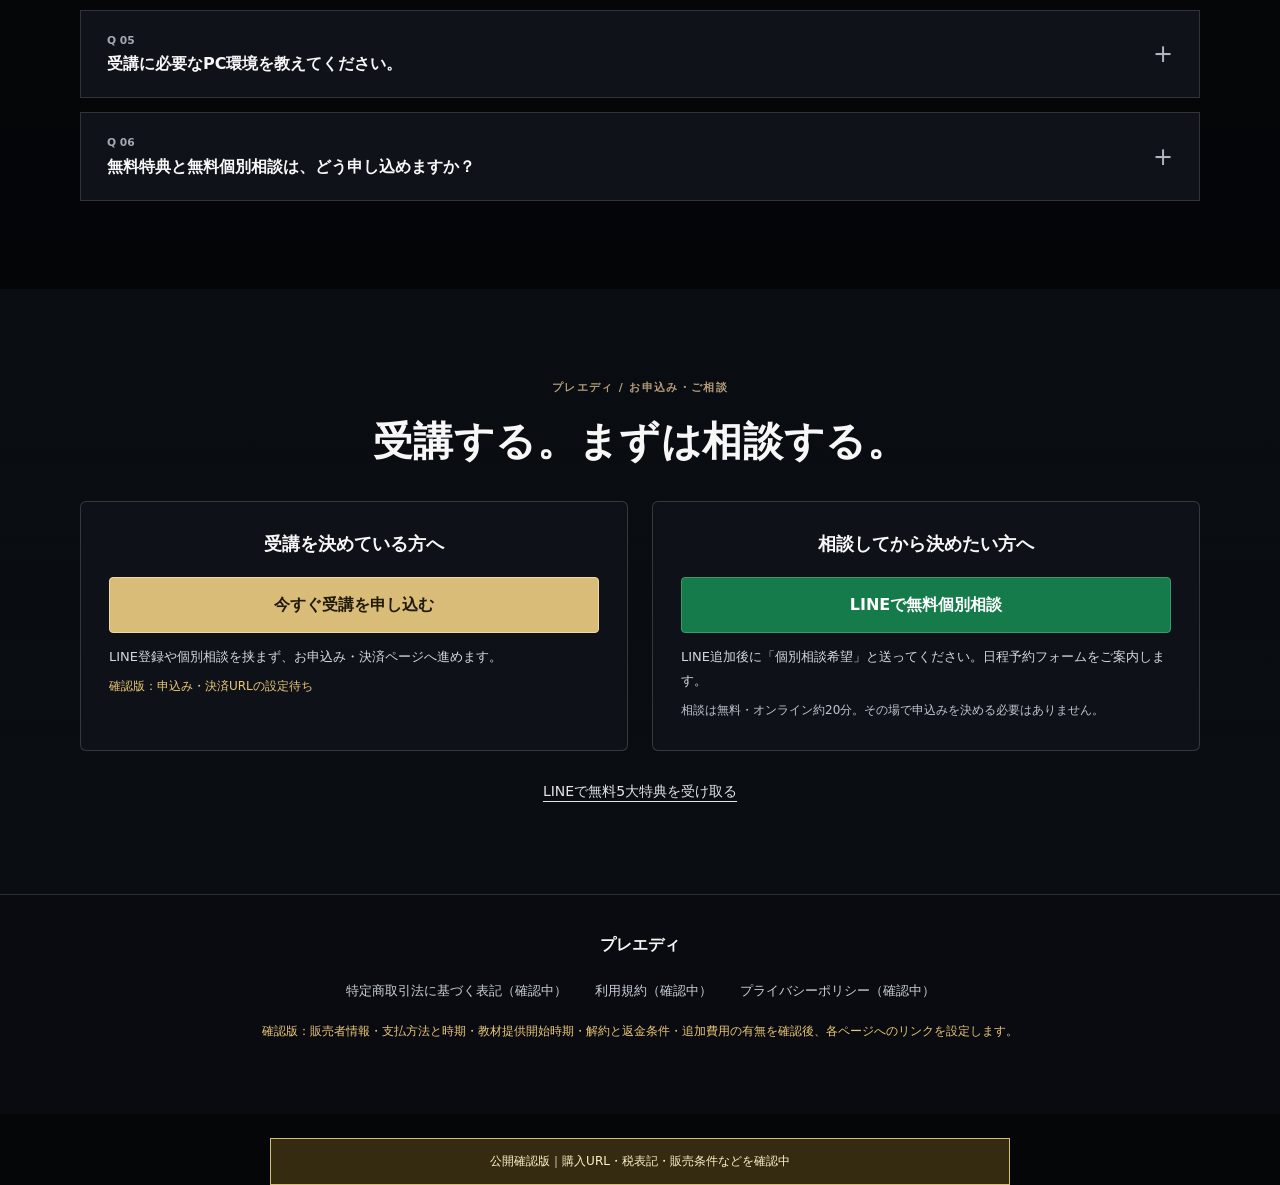
==== commit fde08c40: "Publish approved review version with sales content and alignment fixes" ====
--- a/index.html
+++ b/index.html
@@ -11,7 +11,7 @@
     <link rel="canonical" href="https://gurigen.github.io/premiere-editor-lp/">
     <meta property="og:locale" content="ja_JP">
     <meta property="og:type" content="website">
-    <meta property="og:site_name" content="Premiere Editor">
+    <meta property="og:site_name" content="プレエディ">
     <meta property="og:title" content="プレエディ | AI時代のエンタメ動画編集スクール">
     <meta property="og:description" content="10時間超の実践カリキュラムで、VTuber・配信者向けのエンタメ動画編集を学ぶオンラインスクール。">
     <meta property="og:url" content="https://gurigen.github.io/premiere-editor-lp/">
@@ -24,6 +24,8 @@
   <link rel="stylesheet" href="styles.css?v=20260904-voice-subscribers">
   <link rel="stylesheet" href="ux-cleanup.css?v=20260905-1">
   <link rel="stylesheet" href="hero-refined.css?v=20260906-2">
+  <link rel="stylesheet" href="sales-refinement.css?v=20260909-2">
+  <meta name="robots" content="noindex, nofollow" data-release-blocker="draft">
   <script type="importmap">
   {
     "imports": {
@@ -44,7 +46,7 @@
     </style>
   </noscript>
   </head>
-  <body class="is-intro-running has-space-background ux-refined">
+  <body class="is-intro-running has-space-background ux-refined sales-refined">
     <canvas id="cinematic-space" aria-hidden="true"></canvas>
     <div class="warp-flash" data-warp-flash aria-hidden="true"></div>
 
@@ -52,7 +54,7 @@
       <div class="header-scene-rail" data-scene-rail>
         <div class="scene-progress" aria-hidden="true"><span data-scene-progress></span></div>
         <a class="brand scene-brand" href="#top" aria-label="プレエディ トップへ">
-          <img class="brand-logo brand-mini-logo" src="assets/premiere-editor-pe-monogram-sparkle-transparent.png" alt="Premiere Editor">
+          <img class="brand-logo brand-mini-logo" src="assets/premiere-editor-pe-monogram-sparkle-transparent.png" alt="プレエディ">
         </a>
         <button class="rail-arrow rail-arrow-left" type="button" aria-label="目次を左へ送る" data-scene-prev>←</button>
         <nav class="scene-strip" aria-label="シーン目次" data-scene-nav>
@@ -65,7 +67,7 @@
           <a class="scene-cue" href="#review"><span>01:12</span><strong>添削・実績</strong></a>
           <a class="scene-cue" href="#present"><span>01:24</span><strong>無料特典</strong></a>
           <a class="scene-cue" href="#price"><span>01:36</span><strong>料金</strong></a>
-          <a class="scene-cue" href="#recommended"><span>01:48</span><strong>利用者の声</strong></a>
+          <a class="scene-cue" href="#recommended"><span>01:48</span><strong>推薦者の声</strong></a>
           <a class="scene-cue" href="#contact"><span>02:00</span><strong>LINE</strong></a>
           <a class="scene-cue" href="#faq"><span>02:12</span><strong>Q&amp;A</strong></a>
         </nav>
@@ -77,20 +79,23 @@
       <section class="hero section-dark hero-startup hero-refined" aria-labelledby="hero-title">
         <div class="hero-inner">
           <div class="hero-copy">
-            <img class="hero-logo" src="assets/premiere-editor-wordmark-sparkle-transparent.png" width="904" height="652" alt="Premiere Editor">
+            <img class="hero-logo" src="assets/preedi-wordmark.svg" width="600" height="205" alt="プレエディ">
             <h1 id="hero-title">AI時代に選ばれる、<br>動画を面白くできる<br>編集者へ。</h1>
             <div class="hero-route-panel" aria-label="プレエディの受講概要">
               <div class="hero-route-copy">
                 <p class="hero-route-next">録画教材10時間超・実践添削付き</p>
                 <p class="hero-route-detail">
-                  <span>Premiere Pro初心者も受講可能。</span><span>実践添削・卒業後のコミュニティ付き。</span>
+                  <span>編集初心者も受講可能。教材の課題添削・チャット相談付き。</span><span>コミュニティは、最終課題の納品OK後に参加。</span>
                 </p>
               </div>
             </div>
-            <div class="hero-actions" aria-label="主要アクション">
-              <a class="primary-btn" href="#contact">無料5大特典をLINEで受け取る</a>
-              <a class="secondary-btn" href="#schedule">カリキュラムを見る</a>
-            </div>
+            <div class="hero-actions" aria-label="主要アクション"><div class="enrollment-options enrollment-compact" aria-label="受講申込みと無料個別相談">
+<div class="enrollment-option">
+<button class="enroll-button purchase-button" type="button" disabled data-purchase-link data-release-blocker="purchase-url" aria-describedby="hero-purchase-note">今すぐ受講を申し込む</button>
+<p class="setup-pending" id="hero-purchase-note">確認版：申込み・決済URLの設定待ち</p></div>
+<div class="enrollment-option">
+<a class="enroll-button consult-button" href="https://utage-system.com/line/open/0CJLkc0Iv7Bt" data-line-link aria-describedby="hero-consult-note">LINEで無料個別相談</a>
+<p class="consult-instructions" id="hero-consult-note">LINE追加後に「個別相談希望」と送ってください。日程予約フォームをご案内します。</p><p class="consult-terms">相談は無料・オンライン約20分。その場で申込みを決める必要はありません。</p></div></div><div class="hero-sub-links"><a href="#contact">LINEで無料5大特典を受け取る</a><a href="#schedule">カリキュラムを見る</a></div></div>
           </div>
 
         </div>
@@ -104,10 +109,10 @@
             <p>操作だけで終わらず、動画の面白さを判断できる編集者を目指します。</p>
           </div>
           <ul class="check-list decision-list">
-            <li><span>01</span><strong>総カリキュラム10時間超</strong><small>解説・実践講義約7時間30分＋ノーカット編集実演2時間30分以上。</small></li>
-            <li><span>02</span><strong>録画教材で何度でも</strong><small>決まった日時ではなく、自分のペースで繰り返し学べる。</small></li>
-            <li><span>03</span><strong>実践的な添削</strong><small>月1〜2本程度を目安に、動画の構成や演出までフィードバック。</small></li>
-            <li><span>04</span><strong>第1期先着20名</strong><small>通常198,000円が98,000円。コミュニティ参加費も永久無料。</small></li>
+            <li><span>01</span><strong>総カリキュラム10時間超</strong><small>前半の解説・実践講義約7時間30分＋後半の編集実演パート。</small></li>
+            <li><span>02</span><strong>録画教材で何度でも</strong><small>教材の視聴期間は無期限。自分のペースで繰り返し学べる。</small></li>
+            <li><span>03</span><strong>実践的な添削</strong><small>教材の課題を月1〜2本目安で添削。受講開始から添削・チャット対応は無期限。</small></li>
+            <li><span>04</span><strong>条件達成後のコミュニティ</strong><small>最終課題を完成・提出し、添削・修正後の納品OK確認で参加。第1期先着20名は、参加条件を満たした後の参加費が永久無料。</small></li>
           </ul>
         </div>
       </section>
@@ -164,7 +169,7 @@
           <div class="ux-section-heading">
             <p class="scene-label">SCENE 05 / STRENGTH</p>
             <h2>エンタメで磨く力を、<br>次の仕事へ。</h2>
-            <p>見やすい構成、飽きさせないテンポ。学んだ編集を、次の仕事へ。</p>
+            <p>本講座の中心は、VTuber・配信者の複数人コラボ動画です。</p><p class="sales-note">そこで学ぶ構成・テンポ・音・演出の考え方を、Shorts、対談、企業向け動画などへ応用していくことを目指します。以下は応用先の例で、すべてのジャンルを講座内で直接教えるものではありません。</p>
           </div>
           <div class="ux-field-grid" aria-label="編集を活かせる4つの分野">
             <article class="ux-field-card"><span class="material-symbols-outlined" aria-hidden="true">sports_esports</span><h3>VTuber・<wbr>ゲーム実況</h3><p>会話とリアクションを活かし、<br>コラボや切り抜きを面白く。</p></article>
@@ -183,110 +188,22 @@
       </section>
 
       <section class="schedule section-dark" id="schedule">
-        <div class="section-inner">
-          <div class="section-head schedule-head">
-            <div>
-              <p class="scene-label">SCENE 06 / CURRICULUM</p>
-              <h2>全6章＋実演で、<br>編集の判断を学ぶ。</h2>
-            </div>
-            <p>
-              総カリキュラム10時間超。解説・実践講義約7.5時間と、ノーカット編集実演2.5時間以上を収録。
-            </p>
-          </div>
-
-          <p class="ux-course-hint">気になる章を選ぶと、学習内容を確認できます。</p>
-          <div class="course-timeline" data-course-timeline>
-            <div class="course-monitor" aria-live="polite">
-              <span class="course-monitor-counter" data-course-counter>NOW 01</span>
-              <span class="course-monitor-track" data-course-track>CHAPTER 01</span>
-              <strong data-course-title>エンタメ動画編集の本質</strong>
-              <p data-course-copy>普通の動画編集との違い、視聴者を飽きさせない考え方、AI時代に編集者へ残る価値を学びます。</p>
-            </div>
-
-            <div class="course-editor">
-              <div class="course-editor-top">
-                <span>PROJECT / PREMIERE EDITOR COURSE</span>
-                <strong>10 HOURS+ / 6 CHAPTERS</strong>
-                <span>ON DEMAND</span>
-              </div>
-
-              <div class="course-scroll" aria-label="講座進行を編集タイムラインとして表示">
-                <div class="course-grid">
-                  <div class="course-day course-day-build curriculum-total">RECORDED CURRICULUM / LEARN AT YOUR OWN PACE</div>
-
-                  <span class="course-time" style="grid-column: 1 / span 2;">CHAPTER 01</span>
-                  <span class="course-time" style="grid-column: 3 / span 3;">CHAPTER 02</span>
-                  <span class="course-time" style="grid-column: 6 / span 2;">CHAPTER 03</span>
-                  <span class="course-time" style="grid-column: 8 / span 2;">CHAPTER 04</span>
-                  <span class="course-time" style="grid-column: 10 / span 2;">CHAPTER 05</span>
-                  <span class="course-time" style="grid-column: 12 / span 2;">CHAPTER 06</span>
-                  <span class="course-time" style="grid-column: 14 / span 3;">NO-CUT DEMO</span>
-
-                  <div class="course-playhead" aria-hidden="true"></div>
-
-                  <button class="course-clip setup is-active" type="button" style="grid-column: 1 / span 2;" data-index="01" data-track="CHAPTER 01" data-title="エンタメ動画編集の本質" data-copy="普通の動画編集との違い、視聴者を飽きさせない考え方、AI時代に編集者へ残る価値を学びます。">
-                    <span>01 / ESSENCE</span><strong>エンタメ編集の本質</strong>
-                  </button>
-                  <button class="course-clip hot" id="cut-01" type="button" style="grid-column: 3 / span 3;" data-index="02" data-track="CHAPTER 02" data-title="カット判断・会話構成・間の作り方" data-copy="どの会話を残すか、前振りからオチまでをどう構成するか、笑いになる間と不要な間の違いを学びます。">
-                    <span>02 / CUT &amp; STORY</span><strong>カット判断・会話構成・間</strong>
-                  </button>
-                  <button class="course-clip visual" type="button" style="grid-column: 6 / span 2;" data-index="03" data-track="CHAPTER 03" data-title="テロップ・BGM・SE・演出" data-copy="ツッコミテロップ、BGM、SE、ズーム、エフェクトなどを、場面に合わせて使う方法を学びます。">
-                    <span>03 / DIRECTION</span><strong>テロップ・音・演出</strong>
-                  </button>
-                  <button class="course-clip audio" type="button" style="grid-column: 8 / span 2;" data-index="04" data-track="CHAPTER 04" data-title="複数音声・複数視点の編集" data-copy="複数人が同時に話す素材の整理、主軸音声の決め方、状況が伝わる視点切り替えを学びます。">
-                    <span>04 / MULTI</span><strong>複数音声・複数視点</strong>
-                  </button>
-                  <button class="course-clip check" type="button" style="grid-column: 10 / span 2;" data-index="05" data-track="CHAPTER 05" data-title="AIを使った編集効率化" data-copy="AIによる切り抜き候補の抽出、3パターンのカット案生成、自動カットツールへの取り込み方法を学びます。">
-                    <span>05 / AI</span><strong>AI編集効率化</strong>
-                  </button>
-                  <button class="course-clip visual" type="button" style="grid-column: 12 / span 2;" data-index="06" data-track="CHAPTER 06" data-title="案件獲得・見積もり・ポートフォリオ" data-copy="赤字を防ぐ見積もり、案件で評価されるポートフォリオ、単価を上げるための考え方を学びます。">
-                    <span>06 / BUSINESS</span><strong>案件獲得・見積もり</strong>
-                  </button>
-                  <button class="course-clip hot" type="button" style="grid-column: 14 / span 3;" data-index="07" data-track="NO-CUT DEMO" data-title="実際の編集作業をノーカットで見る" data-copy="講師が実際に動画を編集する工程を見ながら、どこを切るか、どの視点を使うか、どこにテロップやBGM・SEを入れるかを学びます。">
-                    <span>07 / 2.5H+</span><strong>ノーカット編集実演</strong>
-                  </button>
-
-                  <div class="course-wave" aria-hidden="true"></div>
-                </div>
-              </div>
-            </div>
-          </div>
-        </div>
-      </section>
-
-      <section class="schedule-alt section-light" id="learning" aria-label="学習形式">
-        <div class="section-inner">
-          <p class="scene-label">LEARNING STYLE / ON DEMAND</p>
-          <div class="schedule-alt-head">
-            <h2>自分のペースで、何度でも。</h2>
-            <p>録画教材だから、自分のペースで何度でも学べる。</p>
-          </div>
-
-          <div class="schedule-alt-grid">
-            <article class="schedule-alt-day">
-              <h3><span aria-hidden="true"></span>解説・実践講義<span aria-hidden="true"></span></h3>
-              <ol>
-                <li><time>約7.5H</time><strong>全6章の解説・実践講義</strong></li>
-                <li><time>繰り返し</time><strong>分からない部分を繰り返し確認</strong></li>
-                <li><time>実践</time><strong>Premiere Proを操作しながら進める</strong></li>
-              </ol>
-            </article>
-
-            <article class="schedule-alt-day">
-              <h3><span aria-hidden="true"></span>ノーカット実演<span aria-hidden="true"></span></h3>
-              <ol>
-                <li><time>2.5H+</time><strong>ノーカット編集実演</strong></li>
-                <li><time>初心者も</time><strong>初心者にも取り組めるよう解説</strong></li>
-                <li><time>好きな時に</time><strong>本業・副業・活動と両立しやすい</strong></li>
-              </ol>
-              <div class="schedule-alt-note">
-                <p>Premiere Proの基本操作ができる方向けですが、初心者でも受講可能です。</p>
-                <p>決まった日時に参加するオンライン授業ではありません。</p>
-              </div>
-            </article>
-          </div>
-        </div>
-      </section>
+<div class="section-inner">
+<div class="section-head schedule-head"><div><p class="scene-label">SCENE 06 / CURRICULUM</p><h2>編集の工程に沿って学び、<br>1本の動画を完成させる。</h2></div><p>録画教材は総計10時間超。前半の解説・実践講義と、後半の編集実演パートを、自分のペースで進めます。</p></div>
+<div class="course-outline">
+<article class="course-phase"><p class="course-phase-label">前半 / 解説・実践講義</p><h3>操作と、判断の理由を学ぶ。</h3><ol class="lesson-list"><li>音合わせ</li><li>荒カット</li><li>本カット</li><li>テロップ作り・打ち</li><li>効果音・BGM</li><li>素材作り</li><li>演出</li><li>演出レパートリー</li></ol></article>
+<article class="course-phase"><p class="course-phase-label">後半 / 編集実演</p><h3>実際の工程を見て、作る。</h3><ol class="lesson-list"><li>後編カット</li><li>後編テロップ</li><li>後編BGM・SE</li><li>後編演出1・2</li></ol><p class="sales-note">後半には、解説を入れずに編集工程を見せる作業映像も含まれます。</p></article>
+</div>
+<div class="completion-path"><h3>制作・提出</h3><ol><li>動画を1本完成</li><li>提出</li><li>添削・修正</li><li>納品OK確認</li></ol><p>確認後、案件獲得コミュニティへご案内します。</p></div>
+<p class="sales-note">AIツールの配布はLINE登録特典、案件情報や営業相談は条件達成後のコミュニティサポートです。録画教材の独立した講義とは分けてご案内しています。</p>
+</div></section>
+
+      <section class="schedule-alt section-light" id="learning" aria-label="学習形式"><div class="section-inner">
+<p class="scene-label">LEARNING STYLE / ON DEMAND</p>
+<div class="schedule-alt-head"><h2>前半で学び、<br>後半で実際に作る。</h2><p>前半の約7時間30分では、編集操作と判断の理由を解説します。後半は、前半で学んだ内容を実際の編集でどう使うかを確認できる作業実演パートです。後半には、解説を入れずに編集工程を見せる映像も含まれます。</p></div>
+<div class="learning-routes"><article><span>進め方 01</span><h3>実演を見ながら作る</h3><p>実演を見ながら同じように編集し、工程と判断を確かめます。</p></article><article><span>進め方 02</span><h3>自分なりに編集する</h3><p>前半の学びを活かして、自分の判断で動画を仕上げても大丈夫です。</p></article></div>
+<p class="learning-closing">分からない部分はチャットで質問しながら、動画を最後まで完成させていきます。</p><p class="sales-note">編集初心者も受講可能です。Premiere Proの基本操作に触れておくと進めやすくなります。編集未経験の方は、お申込み前にご相談ください。</p>
+</div></section>
 
       <section class="mid-cta section-band">
         <div class="section-inner offer-grid compact">
@@ -295,7 +212,7 @@
             <h2>AIと自動化で、単純作業を短縮。</h2>
           </div>
           <div class="cta-card">
-            <p>AIによる切り抜き候補の抽出、3パターンのカット案、自動カットツールへの取り込み、案件見積もりAIまで。人は面白さの判断へ集中します。</p>
+            <p>LINE登録特典として、AI切り抜き候補出し＆自動カットツール、案件見積もりAIなどを配布します。録画教材の講義とは別の特典です。</p>
             <a class="primary-btn" href="#contact">LINEで無料5大特典を受け取る</a>
           </div>
         </div>
@@ -308,8 +225,7 @@
               <p class="scene-label">SCENE 07 / REVIEW</p>
               <h2>作った動画に、<br>具体的な添削を。</h2>
               <p>
-                教材を見て終わりではなく、実際に編集した動画を添削します。
-                月1〜2本程度を目安に提出でき、厳密な回数上限は設けない予定です。
+                添削は教材の課題を対象に、月1〜2本を目安に対応します。カット、会話のつながり、テロップ、BGM・SE、視点切り替えなどを、修正理由とともにお伝えします。
               </p>
             </div>
             <ol class="review-steps">
@@ -320,11 +236,12 @@
             </ol>
           </div>
 
-          <div class="works-tape" id="works">
+          <div class="support-terms"><h3>分からないことは、チャットで相談できます。</h3><p>教材の内容や編集の進め方で迷ったときは、受講者向けチャットからご質問ください。</p><dl class="support-facts"><div><dt>教材の視聴期間</dt><dd>無期限</dd></div><div><dt>添削の対応期間</dt><dd>受講開始から無期限</dd></div><div><dt>チャットの対応期間</dt><dd>受講開始から無期限</dd></div><div><dt>添削対象</dt><dd>教材の課題のみ</dd></div><div><dt>提出方法</dt><dd>Discordで動画URLまたはファイルを提出</dd></div></dl><p class="sales-note">教材視聴・添削・チャットの対応期間と、条件達成後のコミュニティ参加費は、それぞれ別の提供条件です。</p></div>
+<div class="works-tape" id="works">
             <div class="works-tape-head">
               <div>
                 <p class="scene-label">INSTRUCTOR WORKS / 実績一覧</p>
-                <h3>講師・クリックスchの制作実績</h3>
+                <h3>講師・クリックスchのサムネイル制作実績</h3>
               </div>
               <p>
                 エンタメ動画に必要な、強い見せ場、キャラクターの表情、企画内容の伝わりやすさを確認できます。
@@ -613,107 +530,46 @@
             </article>
           </div>
 
-          <div class="present-pass">
-            <span class="material-symbols-outlined" aria-hidden="true">workspace_premium</span>
-            <p>第1期20名は、卒業後の案件獲得コミュニティを永久無料で利用できます。案件獲得を保証するものではありません。</p>
-          </div>
-          <div class="community-panel" id="community">
-            <div>
-              <span>GRADUATE COMMUNITY</span>
-              <h3>卒業後も、案件への挑戦を支える。</h3>
-              <p>卒業後は、プレエディ卒業生限定の案件獲得コミュニティへ参加できます。</p>
-            </div>
-            <ul>
-              <li>活動者・企業から届いた案件情報の共有</li>
-              <li>編集案件への応募</li>
-              <li>ポートフォリオや営業についての相談</li>
-              <li>編集者同士の情報交換</li>
-              <li>案件獲得や単価アップに関するノウハウ共有</li>
-            </ul>
-            <small>※案件獲得を保証するものではありません。案件ごとに募集条件・選考が発生する場合があります。</small>
-          </div>
-        </div>
-      </section>
-
-      <section class="price section-band" id="price" data-price-section>
-        <div class="section-inner price-layout">
-          <div class="price-copy">
-            <p class="scene-label">SCENE 09 / PLAN</p>
-            <h2>第1期・先着20名限定の先行価格。</h2>
-            <p>
-              通常価格198,000円から100,000円OFF。第1期の受付終了後は、内容の追加・サポート拡充にあわせて値上げを予定しています。
-            </p>
-
-            <p class="ux-price-included">録画教材・実践添削・卒業後コミュニティまで。<br>学習から、その先の挑戦までをひとつに。</p>
-          </div>
-
-          <div class="price-board" aria-label="第1期の受講料金" data-price-board>
-            <div class="price-board-top">
-              <span>受講料に含まれるもの</span>
-              <strong>PREMIERE EDITOR</strong>
-            </div>
-            <img class="asset-kit price-kit-panel" src="assets/generated-kit-01/cutouts/06-export-settings-panel.png" alt="" aria-hidden="true">
-
-            <div class="price-status">
-              <span class="status-lamp" aria-hidden="true"></span>
-              <strong>PRICE CHECK READY</strong>
-                <small>SCENE 09 / 01:36</small>
-            </div>
-
-            <div class="price-main">
-              <div class="price-amount">
-                <span>第1期・先着20名</span>
-                <strong><small>先行価格</small>98,000円</strong>
-                <p><del>通常価格 198,000円</del> ／ 100,000円OFF</p>
-                <div class="price-meter" aria-hidden="true"><span></span></div>
-              </div>
-              <div class="cut-badge" data-cut-slasher>
-                <img class="asset-kit cut-badge-slash-img" src="assets/generated-kit-01/cutouts/11-red-cut-slash.png" alt="" aria-hidden="true">
-                <span class="material-symbols-outlined" aria-hidden="true">content_cut</span>
-                <strong>100,000円 OFF</strong>
-                <em>LIMITED 20 SEATS</em>
-              </div>
-            </div>
-
-            <div class="price-track-list" aria-label="料金条件のトラック">
-              <div class="price-track active" style="--delay: 120ms;">
-                <span>V1</span>
-                <p>総カリキュラム</p>
-                <strong>10時間超</strong>
-              </div>
-              <div class="price-track" style="--delay: 260ms;">
-                <span>A1</span>
-                <p>添削</p>
-                <strong>月1〜2本目安</strong>
-              </div>
-              <div class="price-track" style="--delay: 400ms;">
-                <span>CAL</span>
-                <p>第1期コミュニティ</p>
-                <strong>永久無料</strong>
-              </div>
-            </div>
-
-            <div class="price-render-note">
-              <span class="material-symbols-outlined" aria-hidden="true">verified</span>
-              <p>第1期20名の受付終了後は、内容の追加・サポート拡充にあわせて値上げ予定です。</p>
-            </div>
-
-            <a class="price-cta" href="#contact">
-              <span class="material-symbols-outlined" aria-hidden="true">arrow_forward</span>
-              無料特典と先行案内を受け取る
-            </a>
-          </div>
-        </div>
-      </section>
+<p class="gift-receive-note">LINE追加後、トーク画面で「興味あります」と送ってください。特典の受け取りページをお送りします。</p>
+<a class="primary-btn" href="https://utage-system.com/line/open/0CJLkc0Iv7Bt" data-line-link>LINEで無料5大特典を受け取る</a>
+</div></section>
+<section class="graduate-support section-band" id="community"><div class="section-inner">
+<p class="scene-label">受講者向けサポート / COMMUNITY</p><div class="community-panel">
+<div><h2>動画を完成させ、<br>「納品OK」の確認後にコミュニティへ。</h2><p>講座で学んだ内容を活かして、動画を最後まで1本完成させていただきます。提出後は添削・修正を行い、講師が実案件での納品を想定した品質に達していると確認した方を、案件獲得コミュニティへご案内します。</p><p class="community-condition">第1期先着20名は、参加条件を満たした後のコミュニティ参加費が永久無料です。</p></div>
+<ul><li>活動者・企業から届いた案件情報の共有</li><li>編集案件への応募</li><li>ポートフォリオや営業についての相談</li><li>編集者同士の情報交換</li><li>案件獲得や単価アップに関するノウハウ共有</li></ul>
+<small>※コミュニティへの参加は、案件獲得・採用・収益を保証するものではありません。案件ごとに募集条件・選考が発生する場合があります。</small></div>
+<p class="sales-note">LINE登録だけでもらえる無料5大特典とは別の、有料講座の受講者向けサポートです。教材の視聴完了だけで自動参加にはなりません。</p>
+</div></section>
+
+      <section class="price section-band" id="price" data-price-section><div class="section-inner">
+<div class="price-layout">
+<div class="price-copy"><p class="scene-label">SCENE 09 / PLAN</p><h2>プレエディ<br>第1期の受講プラン。</h2><p>第1期の受付終了後は、内容の追加・サポート拡充にあわせて値上げを予定しています。</p><p class="ux-price-included">録画教材・教材の課題添削・チャット相談。<br>コミュニティは、最終課題の納品OK後に参加。</p></div>
+<div class="price-board" aria-label="プレエディ 第1期の受講料金" data-price-board>
+<div class="price-main"><div class="price-amount"><span>第1期・先着20名限定</span><strong>98,000円</strong><p class="setup-pending" data-release-blocker="tax">確認版：税込の支払総額か確認中</p></div></div>
+<div class="price-track-list" aria-label="受講料に含まれるもの">
+<div class="price-track"><p>録画教材</p><strong>10時間超・視聴無期限</strong></div><div class="price-track"><p>教材の課題添削</p><strong>月1〜2本目安・無期限</strong></div><div class="price-track"><p>チャット相談</p><strong>受講開始から無期限</strong></div><div class="price-track"><p>条件達成後のコミュニティ参加費</p><strong>第1期先着20名は永久無料</strong></div></div>
+<div class="price-render-note"><p class="community-condition">最終課題の納品OK後に参加。第1期先着20名は、参加条件を満たした後のコミュニティ参加費が永久無料です。</p><p>※コミュニティへの参加は、案件獲得・採用・収益を保証するものではありません。</p></div>
+</div></div>
+<div class="decision-area"><div class="enrollment-options" aria-label="受講申込みと無料個別相談">
+<div class="enrollment-option"><h3>受講を決めている方へ</h3>
+<button class="enroll-button purchase-button" type="button" disabled data-purchase-link data-release-blocker="purchase-url" aria-describedby="price-purchase-note">今すぐ受講を申し込む</button>
+<p class="consult-instructions">LINE登録や個別相談を挟まず、お申込み・決済ページへ進めます。</p>
+<p class="setup-pending" id="price-purchase-note">確認版：申込み・決済URLの設定待ち</p></div>
+<div class="enrollment-option"><h3>相談してから決めたい方へ</h3>
+<a class="enroll-button consult-button" href="https://utage-system.com/line/open/0CJLkc0Iv7Bt" data-line-link aria-describedby="price-consult-note">LINEで無料個別相談</a>
+<p class="consult-instructions" id="price-consult-note">LINE追加後に「個別相談希望」と送ってください。日程予約フォームをご案内します。</p><p class="consult-terms">相談は無料・オンライン約20分。その場で申込みを決める必要はありません。</p></div></div><p class="gift-separate"><a href="#contact">まずはLINEで無料5大特典を受け取る</a></p></div>
+</div></section>
 
       <section class="voice testimonials-showcase" id="recommended">
         <div class="testimonials-heading-wrap">
           <p class="scene-label testimonials-scene-label">SCENE 10 / VOICE &amp; RECOMMENDED</p>
           <p class="testimonials-kicker">活動者の皆さまから、プレエディへの期待の声が届きました</p>
-          <h2>利用者の声</h2>
+          <h2>推薦者の声</h2>
+<p class="testimonial-disclosure">※活動者の皆さまからいただいた、コミュニティの取り組みに対するコメントです。受講生の学習成果を示すものではありません。</p>
+<p class="testimonial-disclosure">登録者数はYouTubeの公開表示（2026年9月4日確認）。現在の数字とは異なる場合があります。</p>
         </div>
 
-        <div class="testimonials-marquee" aria-label="利用者の声。カードは自動で横に流れます" tabindex="0">
+        <div class="testimonials-marquee" aria-label="推薦者の声。カードは自動で横に流れます" tabindex="0">
           <div class="testimonials-track">
             <div class="testimonials-group">
               <article class="testimonial-card">
@@ -723,7 +579,7 @@
                   <div>
                     <div class="testimonial-name-row">
                       <strong>ナガレ様</strong>
-                      <span class="testimonial-subscriber-count" aria-label="YouTubeチャンネル登録者数 26.9万人">26.9万人</span>
+                      <span class="testimonial-subscriber-count" aria-label="2026年9月4日確認 YouTubeチャンネル登録者数 26.9万人">26.9万人</span>
                     </div>
                     <span>活動者</span>
                   </div>
@@ -737,7 +593,7 @@
                   <div>
                     <div class="testimonial-name-row">
                       <strong>キャメロン様</strong>
-                      <span class="testimonial-subscriber-count" aria-label="YouTubeチャンネル登録者数 20.3万人">20.3万人</span>
+                      <span class="testimonial-subscriber-count" aria-label="2026年9月4日確認 YouTubeチャンネル登録者数 20.3万人">20.3万人</span>
                     </div>
                     <span>VTuber・配信者</span>
                   </div>
@@ -751,7 +607,7 @@
                   <div>
                     <div class="testimonial-name-row">
                       <strong>キルハ様</strong>
-                      <span class="testimonial-subscriber-count" aria-label="YouTubeチャンネル登録者数 36.2万人">36.2万人</span>
+                      <span class="testimonial-subscriber-count" aria-label="2026年9月4日確認 YouTubeチャンネル登録者数 36.2万人">36.2万人</span>
                     </div>
                     <span>活動者</span>
                   </div>
@@ -807,28 +663,13 @@
       </section>
 
       <section class="contact section-dark" id="contact">
-        <div class="contact-bg" aria-hidden="true">
-          <img src="assets/generated-line-cta.png" alt="">
-        </div>
-        <div class="section-inner contact-inner">
-          <img class="asset-kit contact-kit-bubbles" src="assets/generated-kit-01/cutouts/08-line-chat-bubbles.png" alt="" aria-hidden="true">
-          <p class="scene-label">FINAL SCENE / LINE CHECK</p>
-          <h2>無料5大特典を、LINEで。</h2>
-          <p>カット判断チェックリスト、AI切り抜き候補出し＆自動カットツール、王道ツッコミテロップ一覧表、テロップデータ80選、案件見積もりAIを無料で配布します。</p>
-          <div class="line-chat" aria-label="LINE確認メッセージ" data-line-typing>
-            <div class="line-message from-school" style="--delay: 0ms;">
-              <span>プレエディです。無料5大特典をお送りします。</span>
-            </div>
-            <div class="line-message from-school" style="--delay: 520ms;">
-              <span>第1期先着20名の先行案内もLINEでお知らせします。</span>
-            </div>
-            <div class="line-message from-user" style="--delay: 1040ms;">
-              <span>特典と先行案内を受け取りたいです。</span>
-            </div>
-          </div>
-          <a class="primary-btn" href="#">LINEで無料5大特典を受け取る</a>
-        </div>
-      </section>
+<div class="contact-bg" aria-hidden="true"><img src="assets/generated-line-cta.png" alt=""></div>
+<div class="section-inner contact-inner"><p class="scene-label">LINE / 無料5大特典</p><h2>無料5大特典の受け取り方</h2>
+<p>下のボタンからLINEを追加し、トーク画面で「興味あります」と送ってください。特典の受け取りページをお送りします。</p>
+<ol class="line-receive-steps"><li>LINEを追加</li><li>「興味あります」と送信</li><li>受け取りページが届く</li></ol>
+<a class="primary-btn" href="https://utage-system.com/line/open/0CJLkc0Iv7Bt" data-line-link>LINEで無料5大特典を受け取る</a>
+<p class="sales-note">カット判断チェックリスト／AI切り抜き候補出し＆自動カットツール／王道ツッコミテロップ一覧表／テロップデータ80選／案件見積もりAI</p>
+</div></section>
 
       <section class="faq section-dark" id="faq">
         <img class="asset-kit faq-kit-reel" src="assets/generated-kit-01/cutouts/02-film-reel.png" alt="" aria-hidden="true">
@@ -859,7 +700,7 @@
               <div class="faq-answer" id="faq-answer-1">
                 <div class="answer-tape">
                   <span class="answer-label">ANSWER PLAYBACK</span>
-                  <p>はい。Premiere Proの基本操作ができる方向けですが、初心者でも取り組めるように解説します。録画教材なので、分からない部分は何度でも確認できます。</p>
+                  <p>編集初心者も受講可能です。Premiere Proの基本操作に触れておくと進めやすくなります。編集未経験の方は、お申込み前にご相談ください。 録画教材なので、分からない部分は何度でも確認できます。</p>
                 </div>
               </div>
             </article>
@@ -915,7 +756,7 @@
               <div class="faq-answer" id="faq-answer-3" hidden>
                 <div class="answer-tape">
                   <span class="answer-label">ANSWER PLAYBACK</span>
-                  <p>月1〜2本程度を目安に提出でき、厳密な回数上限は設けない予定です。カットのテンポ、会話のつながり、テロップ、BGM・SE、視点切り替え、全体構成などをフィードバックします。</p>
+                  <p>添削は教材の課題のみを対象に、月1〜2本を目安に対応します。受講開始から添削・チャットの対応期間は無期限、教材の視聴期間も無期限です。Discordで動画URLまたはファイルをご提出ください。カット、会話のつながり、テロップ、BGM・SE、視点切り替えなどを、修正理由とともにお伝えします。</p>
                 </div>
               </div>
             </article>
@@ -943,7 +784,7 @@
               <div class="faq-answer" id="faq-answer-4" hidden>
                 <div class="answer-tape">
                   <span class="answer-label">ANSWER PLAYBACK</span>
-                  <p>活動者・企業から届いた案件情報の共有、編集案件への応募、ポートフォリオや営業の相談、編集者同士の情報交換などを行う予定です。第1期20名は参加費が永久無料です。案件獲得を保証するものではなく、案件ごとに募集条件・選考が発生する場合があります。</p>
+                  <p>最終課題の「納品OK」確認後に参加できます。講座で学んだ内容を活かして、動画を最後まで1本完成させていただきます。提出後は添削・修正を行い、講師が実案件での納品を想定した品質に達していると確認した方を、案件獲得コミュニティへご案内します。</p><p>第1期先着20名は、参加条件を満たした後のコミュニティ参加費が永久無料です。</p><p>※コミュニティへの参加は、案件獲得・採用・収益を保証するものではありません。 教材の視聴完了だけで自動参加にはなりません。案件ごとに募集条件・選考が発生する場合があります。</p>
                 </div>
               </div>
             </article>
@@ -972,10 +813,10 @@
                 <div class="answer-tape">
                   <span class="answer-label">ANSWER PLAYBACK</span>
                   <div class="pc-requirements">
-                    <p>プレエディでは、1080pのMP4素材を使用し、4人分の複数音声・複数視点、フルテロップ、BGM・SE・ズーム・エフェクトなどを取り入れた実践編集を行います。メモリ16GBでも受講・編集は可能ですが、より快適に進めたい場合は32GB以上を推奨します。</p>
+                    <p>プレエディでは、1080pのMP4素材を使用し、4人分の複数音声・複数視点、フルテロップ、BGM・SE・ズーム・エフェクトなどを取り入れた実践編集を行います。メモリ16GBを目安とし、より快適に進めたい場合は32GB以上を推奨します。ただし、メモリ容量だけで動作を保証するものではありません。OS・CPU・GPU・空き容量・Premiere Proのバージョンや素材により、動作は異なります。</p>
                     <div class="pc-spec-grid">
                       <section>
-                        <h3>Windows｜受講可能な目安</h3>
+                        <h3>Windows｜講座の編集環境の目安</h3>
                         <ul>
                           <li><strong>OS：</strong>Windows 11 64bit</li>
                           <li><strong>CPU：</strong>Intel第11世代以降、またはAMD Ryzen 3000シリーズ以降</li>
@@ -996,14 +837,21 @@
                         </ul>
                       </section>
                     </div>
-                  </div>
-                </div>
-              </div>
-            </article>
-          </div>
-        </div>
-      </section>
-    </main>
+<div class="compatibility-note"><h3>Macでの受講について</h3><p>Premiere Proの必要環境はバージョンごとに異なります。<a href="https://helpx.adobe.com/jp/premiere-pro/system-requirements.html">Adobe公式のMac必要システム構成</a>を確認し、お使いのMac・OS・Premiere Proのバージョンを添えて事前にご相談ください。</p><p class="setup-pending" data-release-blocker="mac-testing">確認版：本講座の素材を使ったMacの動作確認済み構成を確認中です。</p><h3>自作AIツール・プラグインについて</h3><p>Premiere Pro本体の対応環境と、配布ツール・プラグインの対応環境は別です。すべてのPC・Macでの動作を保証するものではありません。</p><p class="setup-pending" data-release-blocker="tool-testing">確認版：ツール名・バージョン別の動作確認済みOS／Premiere Pro環境を確認中です。</p></div>
+</div></div></div></article>
+<article class="faq-item"><button class="faq-question" type="button" aria-expanded="false" aria-controls="faq-answer-6"><span class="question-copy"><span>Q 06</span>無料特典と無料個別相談は、どう申し込めますか？</span></button><div class="faq-answer" id="faq-answer-6" hidden><div class="answer-tape"><p>LINE追加後、無料5大特典は「興味あります」、個別相談は「個別相談希望」と送ってください。個別相談は無料・オンライン約20分で、その場で申込みを決める必要はありません。</p></div></div></article>
+</div></div></section>
+<section class="enrollment-footer section-band" id="enrollment"><div class="section-inner"><p class="scene-label">プレエディ / お申込み・ご相談</p><h2><span>受講する。</span><span>まずは相談する。</span></h2><div class="enrollment-options" aria-label="受講申込みと無料個別相談">
+<div class="enrollment-option"><h3>受講を決めている方へ</h3>
+<button class="enroll-button purchase-button" type="button" disabled data-purchase-link data-release-blocker="purchase-url" aria-describedby="footer-purchase-note">今すぐ受講を申し込む</button>
+<p class="consult-instructions">LINE登録や個別相談を挟まず、お申込み・決済ページへ進めます。</p>
+<p class="setup-pending" id="footer-purchase-note">確認版：申込み・決済URLの設定待ち</p></div>
+<div class="enrollment-option"><h3>相談してから決めたい方へ</h3>
+<a class="enroll-button consult-button" href="https://utage-system.com/line/open/0CJLkc0Iv7Bt" data-line-link aria-describedby="footer-consult-note">LINEで無料個別相談</a>
+<p class="consult-instructions" id="footer-consult-note">LINE追加後に「個別相談希望」と送ってください。日程予約フォームをご案内します。</p><p class="consult-terms">相談は無料・オンライン約20分。その場で申込みを決める必要はありません。</p></div></div><p class="gift-separate"><a href="#contact">LINEで無料5大特典を受け取る</a></p></div></section>
+</main>
+<footer class="sales-footer"><div class="sales-footer-inner"><strong>プレエディ</strong><nav aria-label="販売条件・個人情報の取り扱い"><button type="button" disabled data-release-blocker="legal-url">特定商取引法に基づく表記（確認中）</button><button type="button" disabled data-release-blocker="terms-url">利用規約（確認中）</button><button type="button" disabled data-release-blocker="privacy-url">プライバシーポリシー（確認中）</button></nav><p class="setup-pending">確認版：販売者情報・支払方法と時期・教材提供開始時期・解約と返金条件・追加費用の有無を確認後、各ページへのリンクを設定します。</p></div></footer>
+  <aside class="draft-banner" data-release-blocker="draft">公開確認版｜購入URL・税表記・販売条件などを確認中</aside>
   <script src="scripts.js?v=20260905-ux-anchor"></script>
   <script type="module" src="js/cinematic-background.js?v=20260904-restored-base"></script>
 </body>
--- a/sales-refinement.css
+++ b/sales-refinement.css
@@ -0,0 +1,119 @@
+/* Content corrections and enrollment paths; existing red/black scenes stay intact. */
+.sales-refined { --purchase-gold: #d9bc77; --consult-green: #167b4b; }
+.draft-banner { position: relative; margin: 24px auto 0; max-width: 740px; padding: 12px 16px; background: #352b10; border: 1px solid #d9bc77; color: #fff3c9; font-size: 12px; text-align: center; }
+.sales-refined .setup-pending { color: #ebc777; font-size: 12px; line-height: 1.65; margin-top: 8px; }
+.sales-refined .hero-refined .hero-logo { width: 300px; max-width: 80%; margin-left: -4px; }
+.sales-refined .hero-refined .hero-actions { display: block; max-width: 760px; }
+.sales-refined .hero-refined .hero-route-panel { width: min(760px, 100%); }
+.sales-refined .hero-sub-links { display: flex; flex-wrap: wrap; gap: 12px 28px; margin-top: 16px; }
+.sales-refined .hero-refined .hero-actions .hero-sub-links a { padding: 8px 0; min-height: 44px; width: auto; font-size: 13px; color: #d9dce4; text-decoration: underline; text-underline-offset: 4px; }
+.enrollment-options { display: grid; grid-template-columns: repeat(2, minmax(0, 1fr)); gap: 24px; align-items: stretch; }
+.enrollment-option { min-width: 0; padding: 28px; border: 1px solid rgba(255,255,255,.16); border-radius: 6px; background: rgba(16,19,26,.9); }
+.enrollment-option h3 { font-size: 1.15rem; margin-bottom: 12px; text-align: center; }
+.enrollment-option > p { font-size: 14px; margin-bottom: 16px; }
+.enrollment-option .enroll-button { margin-top: 18px; }
+.sales-refined .enroll-button { width: 100%; min-height: 56px; display: flex; align-items: center; justify-content: center; padding: 15px 16px; border: 1px solid transparent; border-radius: 4px; font: inherit; font-size: 16px; font-weight: 800; line-height: 1.55; text-align: center; text-decoration: none; transition: filter .2s; }
+.sales-refined .hero-refined .hero-actions .enroll-button { min-height: 56px; padding: 15px 16px; font-size: 16px; }
+.sales-refined .purchase-button { color: #211b0c; background: var(--purchase-gold); border-color: #eddaab; }
+.sales-refined .consult-button { color: #fff; background: var(--consult-green); border-color: #379c6b; }
+.enroll-button:not(:disabled):hover { filter: brightness(1.12); }
+.enroll-button:disabled { cursor: not-allowed; }
+.sales-refined :is(a,button,summary):focus-visible { outline: 3px solid #f0cd80; outline-offset: 5px; }
+.sales-refined .consult-instructions { margin: 12px 0 0; font-size: 13px; color: #d4d8df; line-height: 1.8; }
+.sales-refined .consult-terms { margin: 8px 0 0; font-size: 12px; color: #bfc5ce; line-height: 1.8; }
+.enrollment-compact { gap: 18px; }
+.enrollment-compact .enrollment-option { padding: 0; border: 0; background: none; }
+.enrollment-compact .enroll-button { margin-top: 0; }
+.enrollment-compact .setup-pending { margin-bottom: 0; }
+.decision-area { margin-top: 42px; }
+.gift-separate { margin-top: 24px; text-align: center; }
+.gift-separate a { font-size: 14px; color: #e3e5eb; text-decoration: underline; text-underline-offset: 5px; }
+.sales-refined .sales-note { font-size: 14px; line-height: 1.9; margin-top: 20px; max-width: 900px; color: #bdc3cd; }
+.sales-refined .section-light .sales-note { color: #4b4e58; }
+.course-outline { display: grid; grid-template-columns: repeat(2, minmax(0,1fr)); gap: 24px; }
+.course-phase { padding: 30px; background: rgba(20,23,31,.9); border: 1px solid rgba(255,255,255,.16); border-top: 2px solid #c62d3d; border-radius: 4px; }
+.course-phase-label { color: #ed858b; font-size: 13px; margin-bottom: 10px; }
+.course-phase h3 { font-size: 21px; line-height: 1.6; }
+.lesson-list { display: grid; grid-template-columns: repeat(2,minmax(0,1fr)); gap: 0 24px; padding-left: 22px; margin-top: 20px; }
+.lesson-list li { padding: 10px 0; font-size: 15px; border-bottom: 1px solid rgba(255,255,255,.1); line-height: 1.8; }
+.lesson-list li::marker { color: #b8a480; font-size: 12px; }
+.completion-path { padding: 24px 0; margin-top: 24px; border-block: 1px solid rgba(255,255,255,.16); }
+.completion-path h3 { font-size: 16px; }
+.completion-path ol { display: grid; grid-template-columns: repeat(4,minmax(0,1fr)); gap: 20px; margin: 20px 0; padding: 0; list-style: none; counter-reset: completion; }
+.completion-path li { position: relative; padding: 14px; background: rgba(255,255,255,.045); font-size: 14px; }
+.completion-path li::before { counter-increment: completion; content: "0" counter(completion); color: #ed858b; margin-right: 10px; }
+.completion-path li:not(:last-child)::after { content: "→"; position: absolute; right: -17px; color: #a5aab4; }
+.completion-path > p { font-size: 14px; }
+.sales-refined .schedule-alt-head { gap: 40px; align-items: start; }
+.sales-refined .schedule-alt-head > p { max-width: 670px; }
+.learning-routes { display: grid; grid-template-columns: repeat(2,minmax(0,1fr)); gap: 24px; }
+.learning-routes article { padding: 26px; border: 1px solid #c8c5c0; background: rgba(255,255,255,.55); }
+.learning-routes span { color: #a02b35; font-size: 12px; }
+.learning-routes h3 { margin: 10px 0; font-size: 21px; }
+.learning-routes p { font-size: 15px; }
+.learning-closing { margin-top: 24px; font-weight: 700; }
+.support-terms { margin: 38px 0 52px; padding: 28px; background: rgba(20,23,31,.9); border: 1px solid rgba(255,255,255,.16); }
+.support-terms h3 { font-size: 23px; line-height: 1.6; }
+.support-terms > p { margin-top: 12px; font-size: 15px; }
+.support-facts { display: grid; grid-template-columns: repeat(3,minmax(0,1fr)); gap: 0 28px; margin-top: 24px; }
+.support-facts > div { padding: 18px 0; border-top: 1px solid rgba(255,255,255,.16); }
+.support-facts dt { font-size: 12px; color: #bfc5ce; margin-bottom: 8px; }
+.support-facts dd { margin: 0; font-size: 16px; font-weight: 700; line-height: 1.7; }
+.gift-receive-note { margin: 26px 0 18px; font-size: 15px; }
+.sales-refined .present-head { display: block; text-align: center; margin-inline: auto; }
+.sales-refined .present-head > p { margin-inline: auto; }
+.sales-refined .gift-receive-note { max-width: 760px; margin-inline: auto; text-align: center; }
+.sales-refined .present .section-inner > .primary-btn { display: flex; width: fit-content; max-width: 100%; margin-inline: auto; text-align: center; }
+.sales-refined .community-panel { margin-top: 22px; grid-template-columns: minmax(0,1.5fr) minmax(0,1fr); gap: 30px; }
+.sales-refined .community-panel h2 { font-size: clamp(25px,2.7vw,35px); line-height: 1.65; }
+.sales-refined .community-panel p { margin-top: 18px; font-size: 15px; }
+.community-condition { color: #e1c68e; }
+.sales-refined .price-render-note .community-condition { color: #e1c68e; font-size: 14px; }
+.sales-refined .price-render-note { display: block; }
+.sales-refined .price-track { align-items: start; }
+.sales-refined .price-track strong { text-align: right; max-width: 60%; }
+.sales-refined .price-render-note p + p { margin-top: 12px; }
+.sales-refined .testimonial-disclosure { max-width: 800px; margin: 16px auto 0; padding: 0 20px; color: #585e67; font-size: 13px; line-height: 1.9; }
+.sales-refined .testimonial-disclosure + .testimonial-disclosure { margin-top: 6px; font-size: 12px; }
+.line-receive-steps { display: flex; flex-wrap: wrap; justify-content: center; gap: 16px 32px; margin: 28px 0; padding-left: 22px; font-size: 15px; }
+.sales-refined .contact-inner > .sales-note { margin: 20px auto 0; }
+.sales-refined .contact-inner { text-align: center; }
+.sales-refined .contact-inner > p:not(.scene-label) { max-width: 680px; margin-inline: auto; }
+.sales-refined .contact-inner > .primary-btn { text-align: center; }
+.compatibility-note { margin-top: 26px; border-top: 1px solid rgba(255,255,255,.16); padding-top: 18px; }
+.compatibility-note h3 { font-size: 18px; margin: 18px 0 10px; }
+.compatibility-note a { color: #f0cd80; text-decoration: underline; text-underline-offset: 4px; }
+.sales-refined .faq-answer p + p { margin-top: 16px; }
+.enrollment-footer h2 { margin-bottom: 30px; }
+.sales-refined .enrollment-footer .section-inner > :is(.scene-label,h2) { text-align: center; }
+.sales-refined .enrollment-footer h2 { text-wrap: balance; }
+.sales-refined .enrollment-footer h2 span { display: inline-block; }
+.sales-refined #enrollment { scroll-margin-top: 86px; }
+.sales-footer { background: #090b10; padding: 36px 24px 72px; border-top: 1px solid rgba(255,255,255,.14); }
+.sales-footer-inner { max-width: 1120px; margin: auto; text-align: center; }
+.sales-footer nav { display: flex; flex-wrap: wrap; justify-content: center; gap: 16px 28px; margin: 20px 0; }
+.sales-footer nav :is(a,button) { background: none; border: 0; padding: 0; color: #cbd0d9; font: inherit; font-size: 13px; line-height: 1.8; }
+.sales-footer nav a { text-decoration: underline; }
+.sales-footer nav button:disabled { cursor: not-allowed; }
+@media(max-width: 1000px) { .sales-refined .price-layout { grid-template-columns: 1fr; gap: 30px; } .support-facts { grid-template-columns: repeat(2,minmax(0,1fr)); } }
+@media(max-width: 720px) {
+  .sales-refined .hero-refined .hero-logo { width: 250px; }
+  .sales-refined .hero-refined .hero-actions { max-width: none; }
+  .enrollment-options,.course-outline,.learning-routes,.sales-refined .community-panel { grid-template-columns: 1fr; }
+  .enrollment-options { gap: 18px; }
+  .enrollment-option,.course-phase,.support-terms { padding: 22px; }
+  .enrollment-compact .enrollment-option { padding: 0; }
+  .sales-refined .enroll-button { font-size: 15px; min-height: 52px; }
+  .sales-refined .hero-refined .hero-actions .enroll-button { min-height: 52px; font-size: 15px; }
+  .sales-refined .hero-refined .hero-sub-links a { width: auto; padding: 0; font-size: 13px; }
+  .sales-refined .hero-sub-links { gap: 12px 18px; }
+  .sales-refined .consult-instructions { font-size: 12px; }
+  .lesson-list { grid-template-columns: 1fr; }
+  .completion-path ol { grid-template-columns: repeat(2,minmax(0,1fr)); gap: 12px; }
+  .completion-path li:not(:last-child)::after { display: none; }
+  .support-facts { grid-template-columns: 1fr; }
+  .sales-refined .community-panel { padding: 24px; }
+  .sales-refined .price-track { flex-direction: column; gap: 7px; }
+  .sales-refined .price-track strong { max-width: none; text-align: left; }
+  .line-receive-steps { flex-direction: column; align-items: start; width: fit-content; margin-inline: auto; }
+}
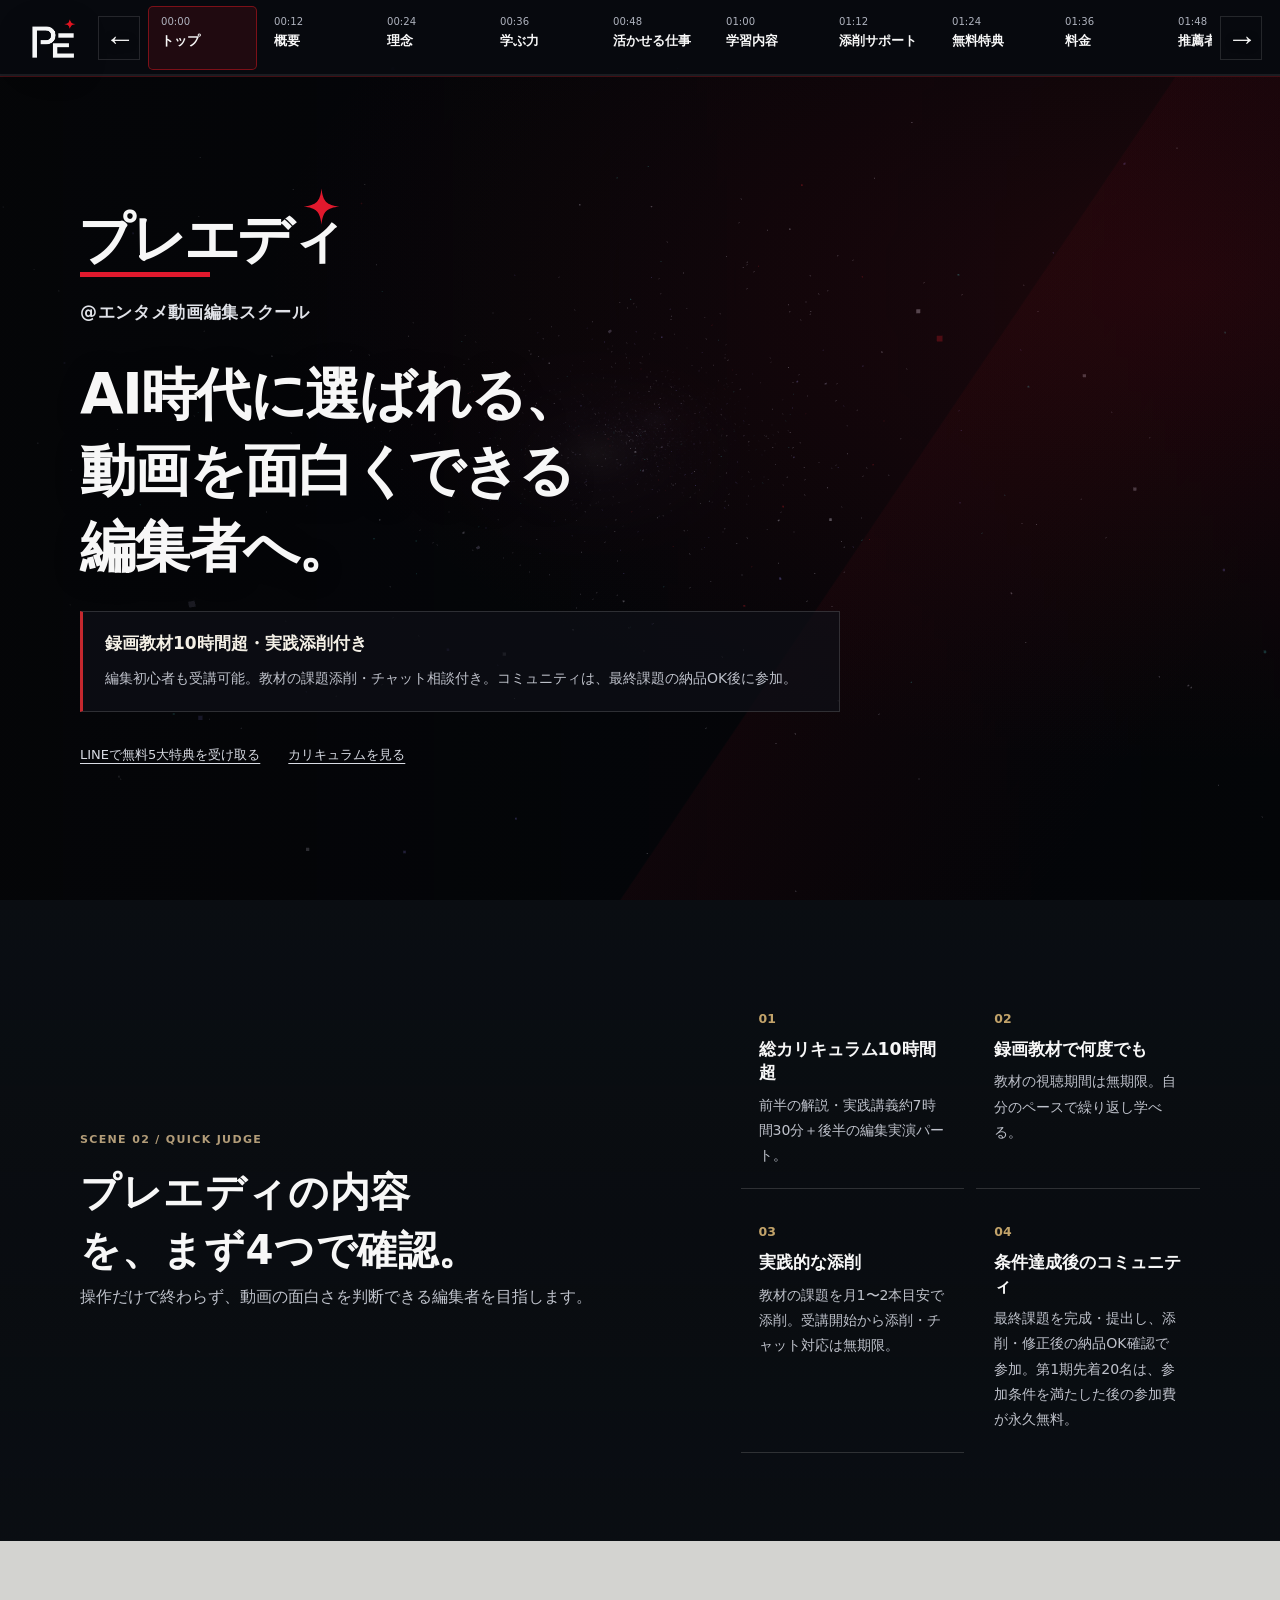
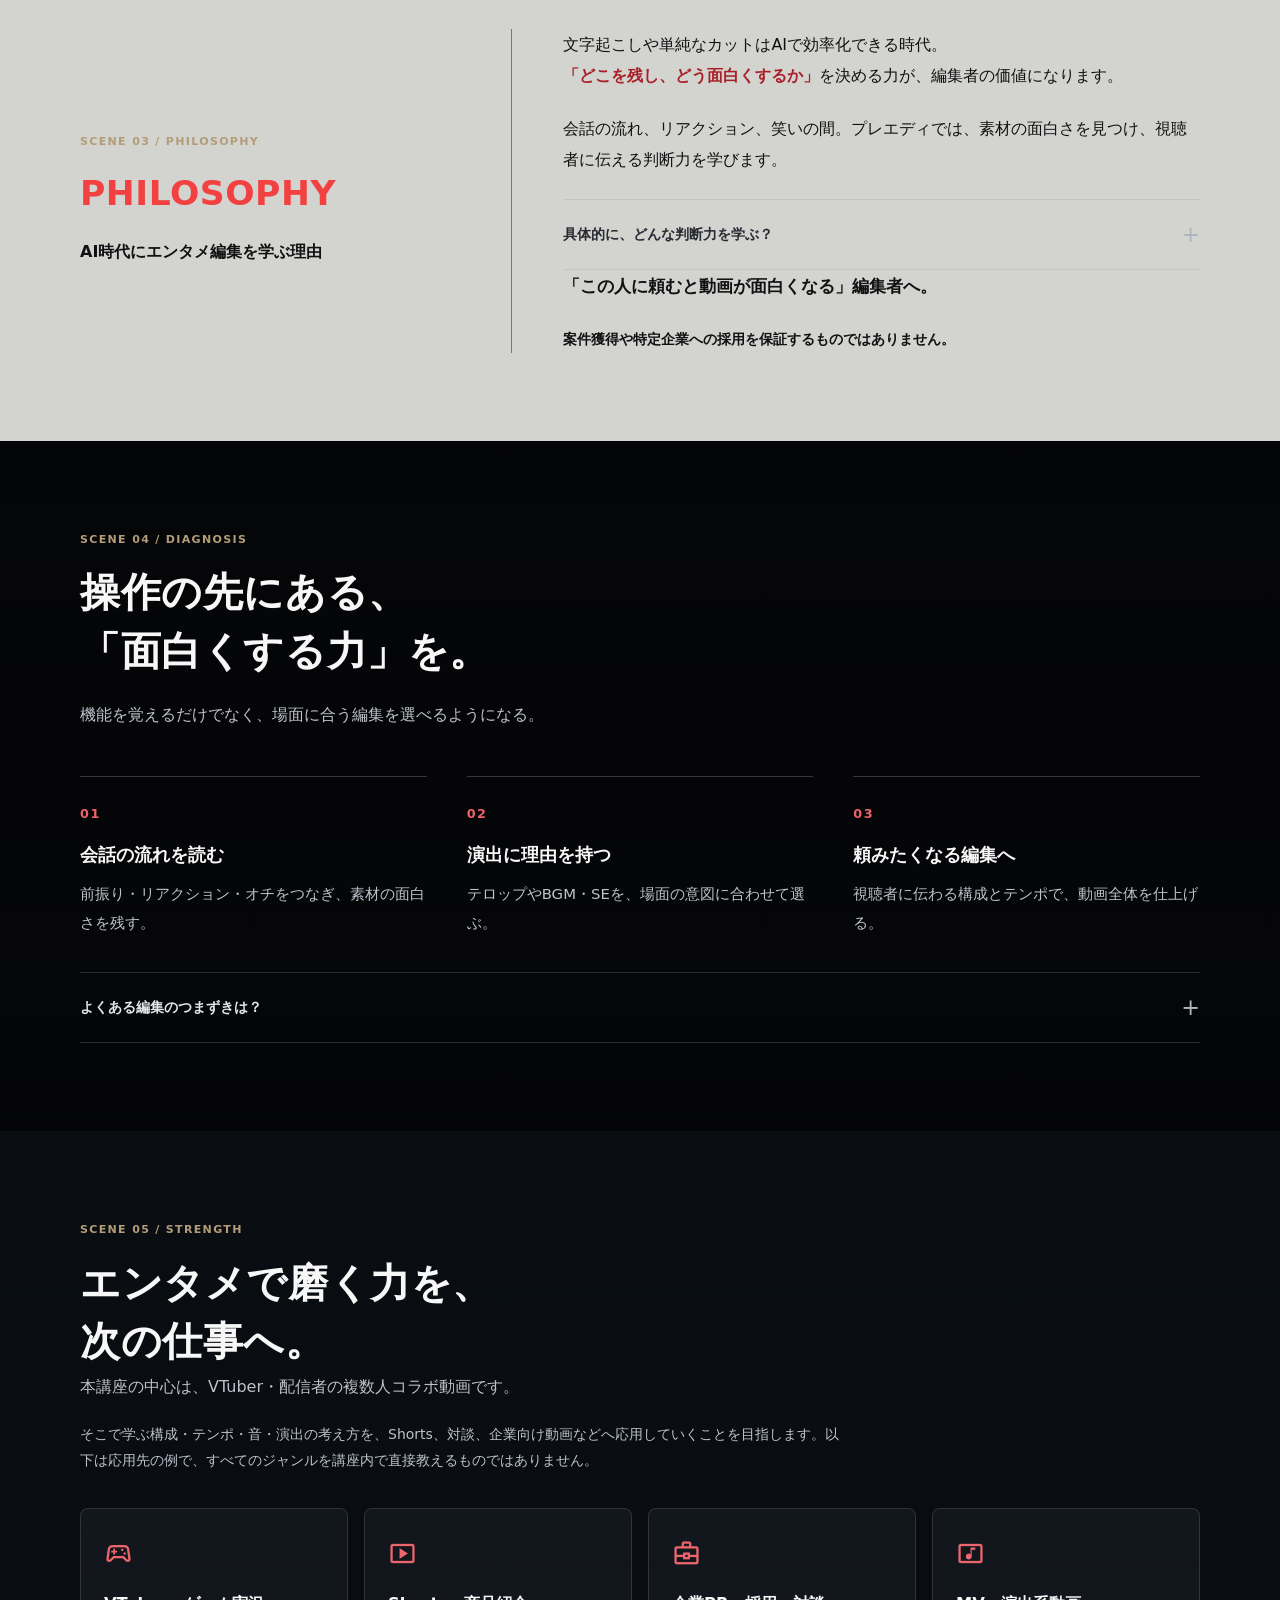
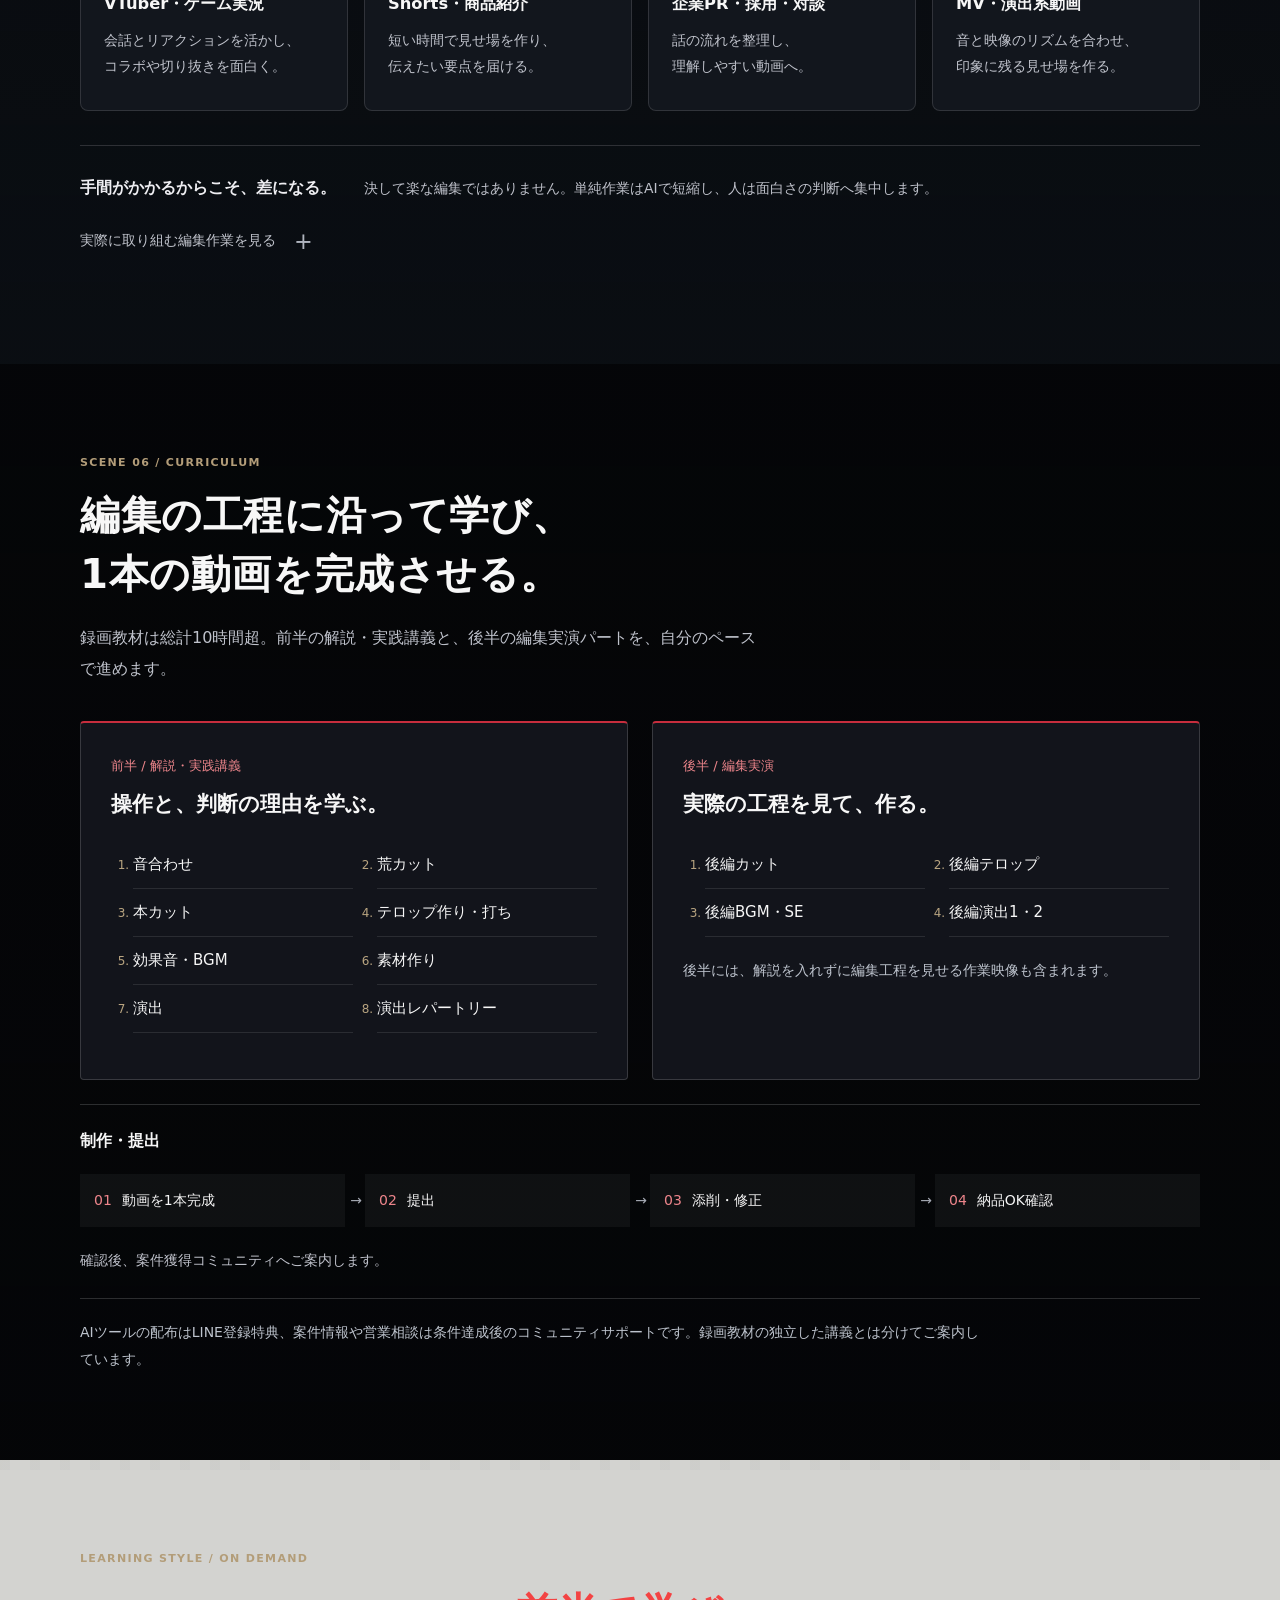
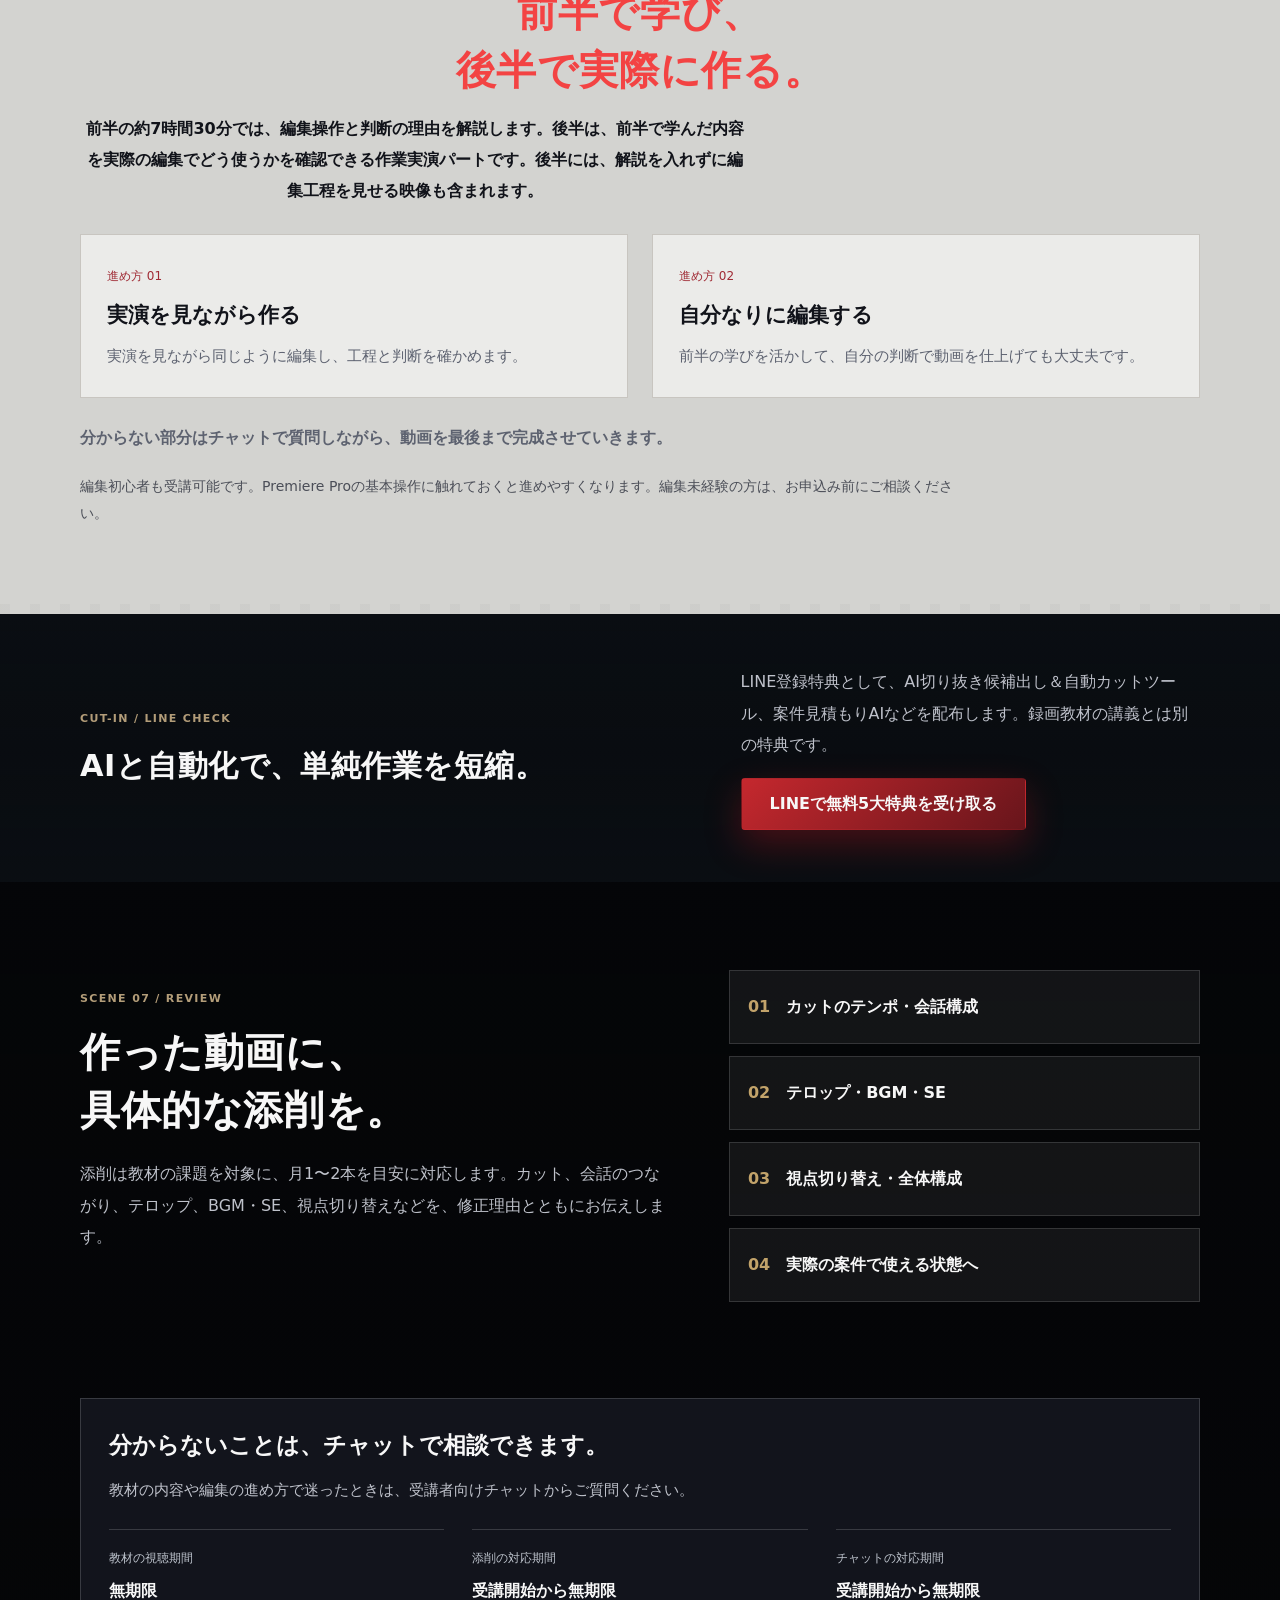
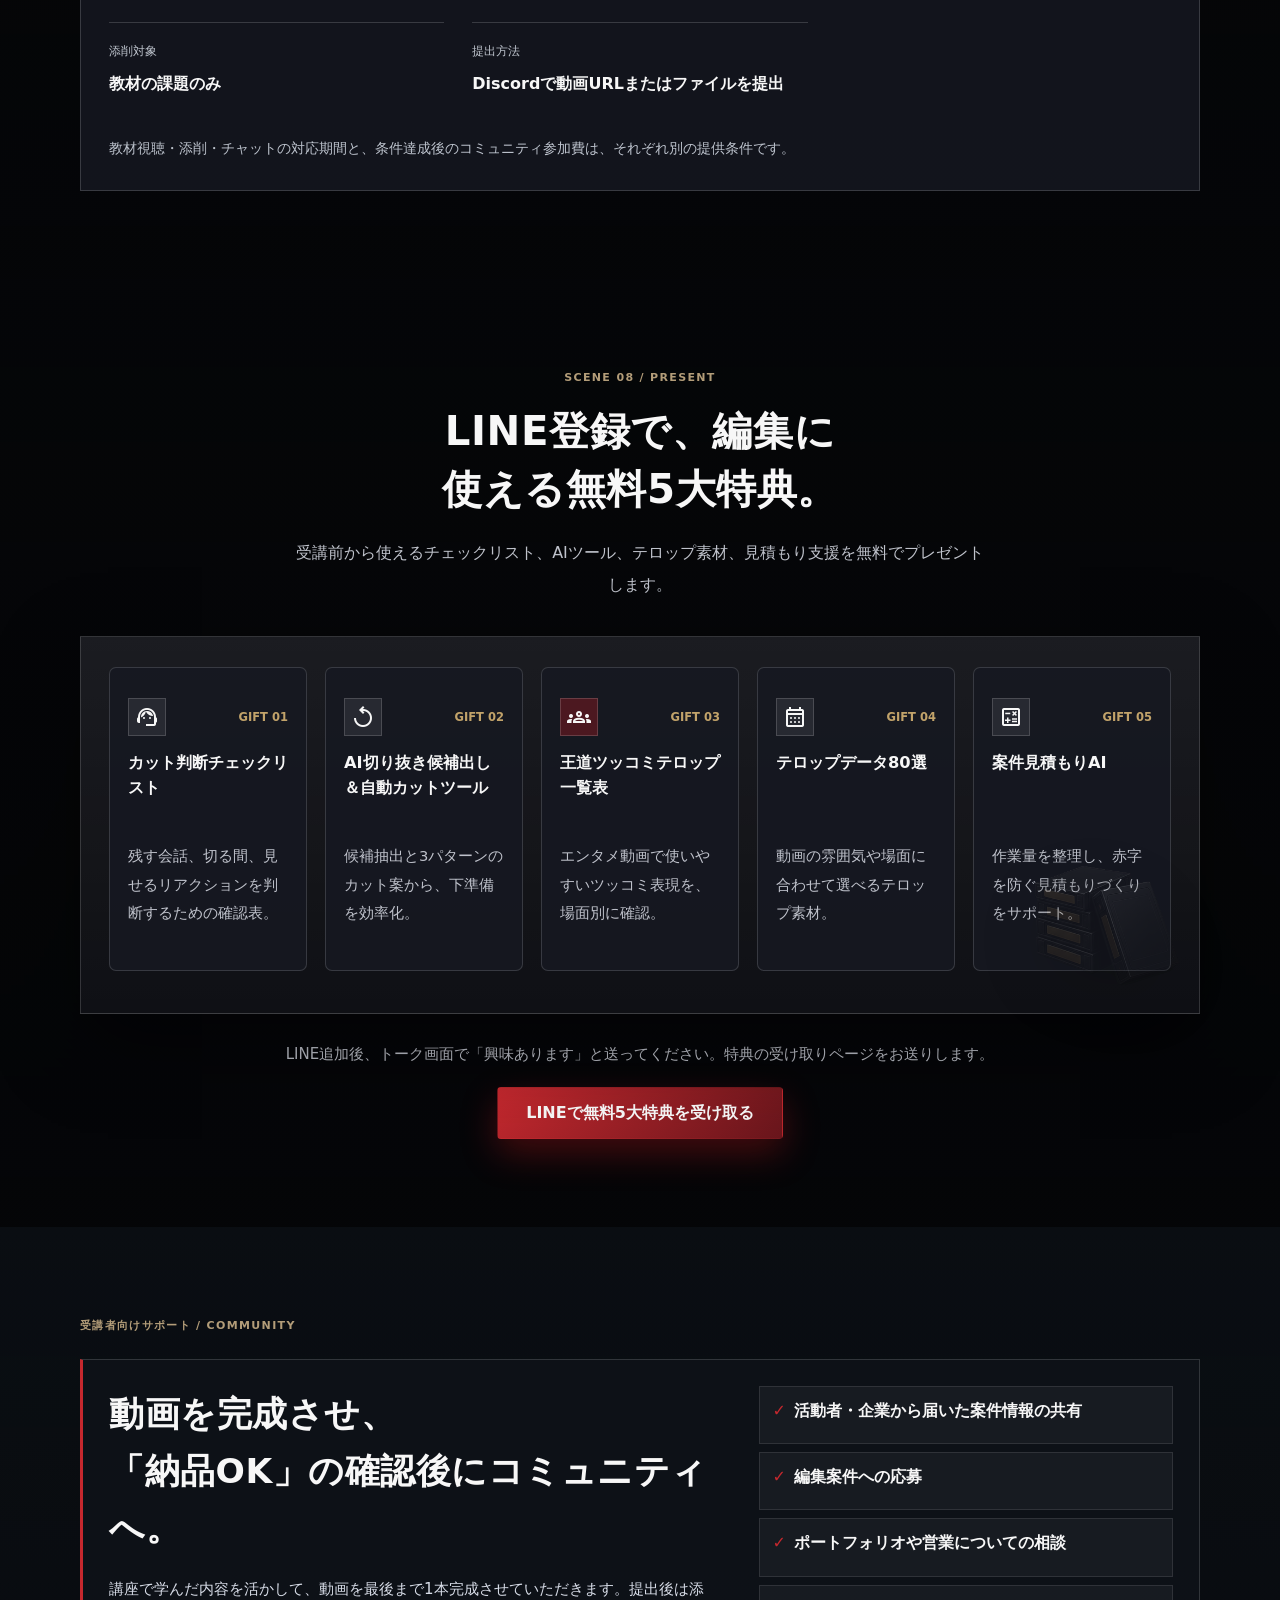
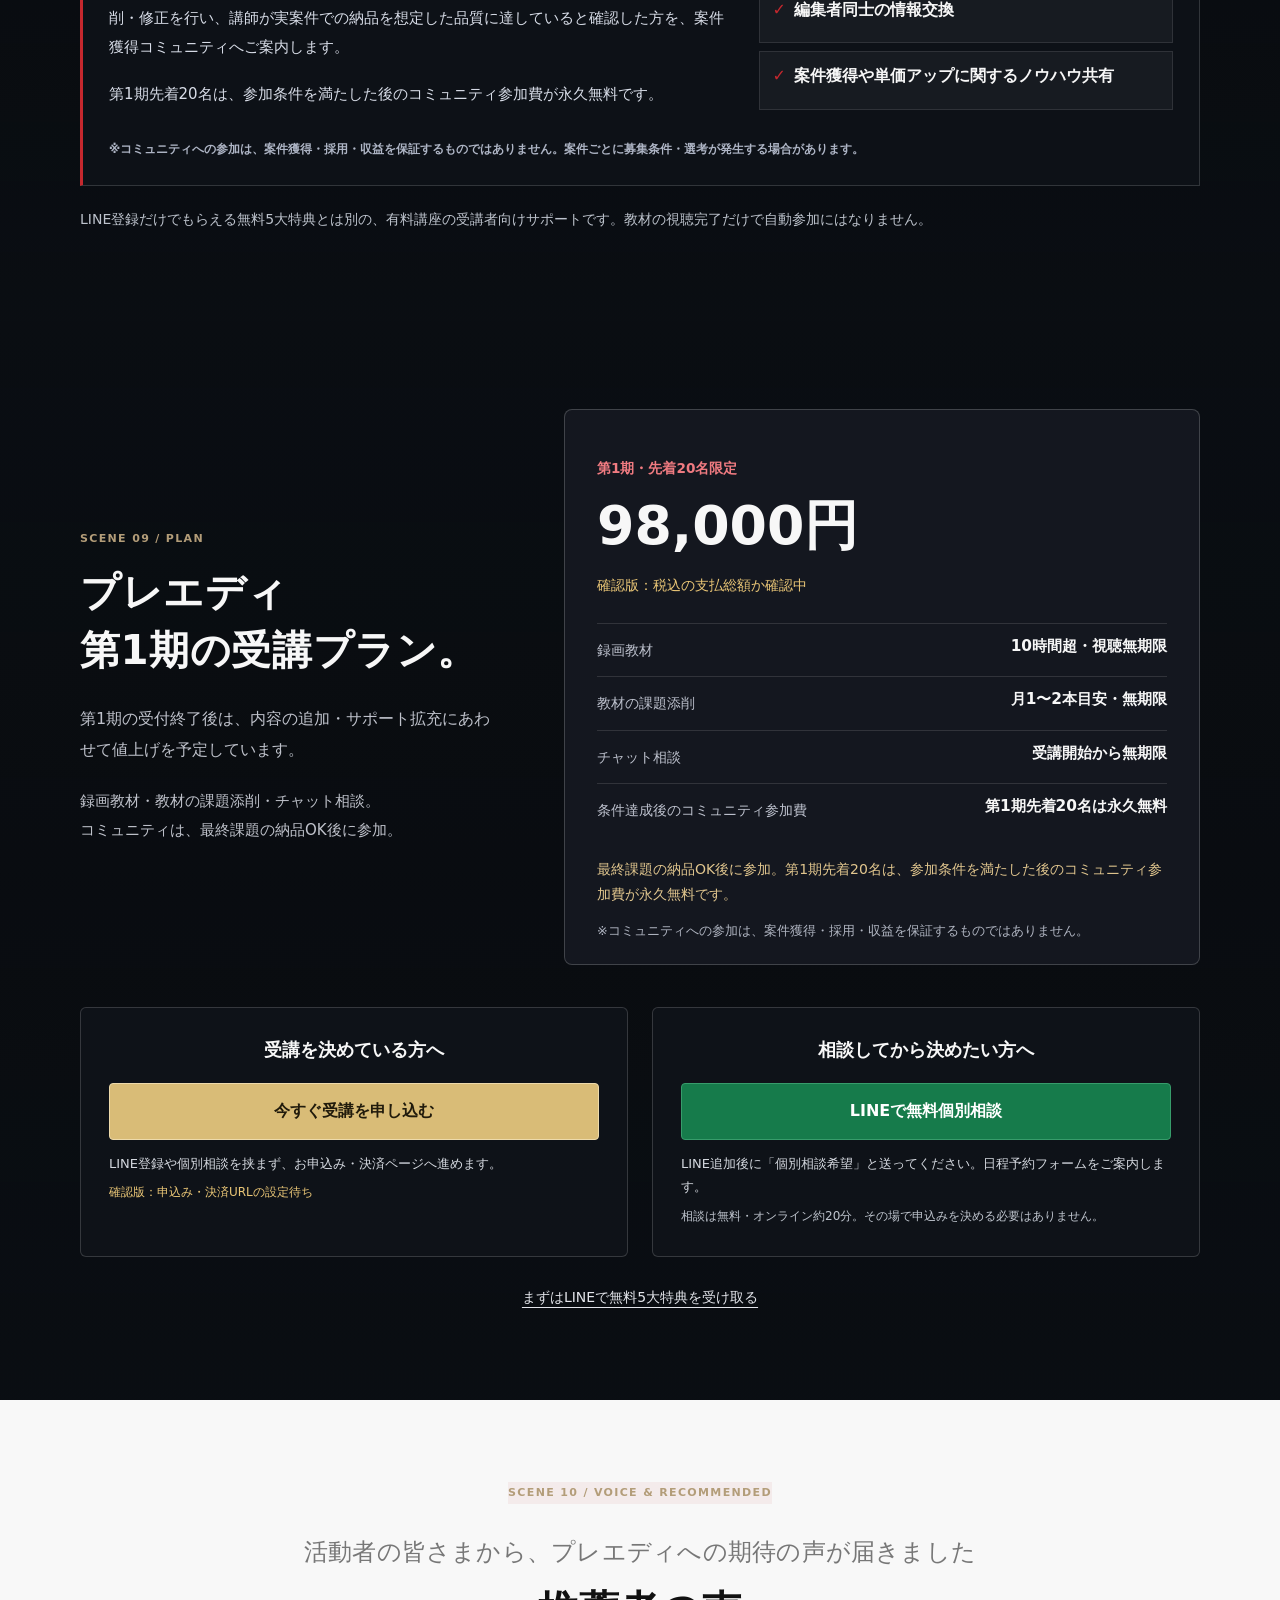
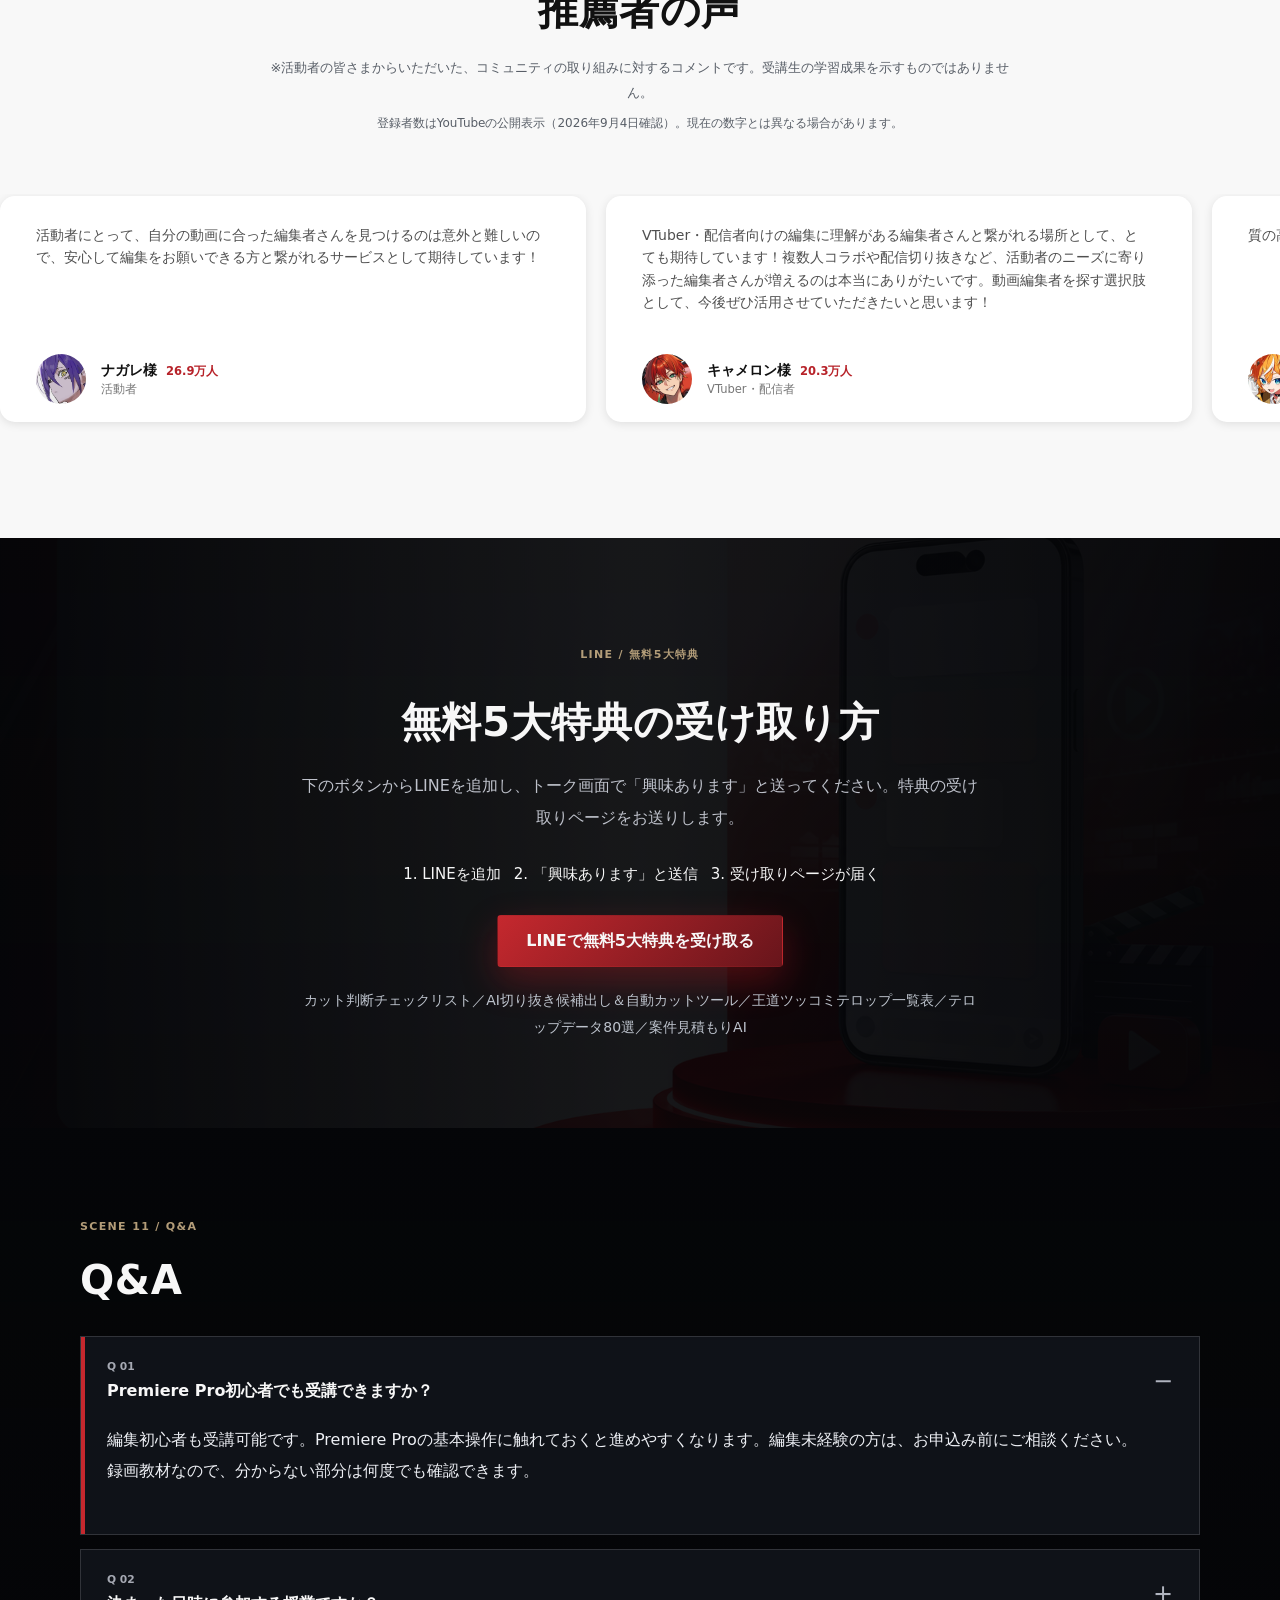
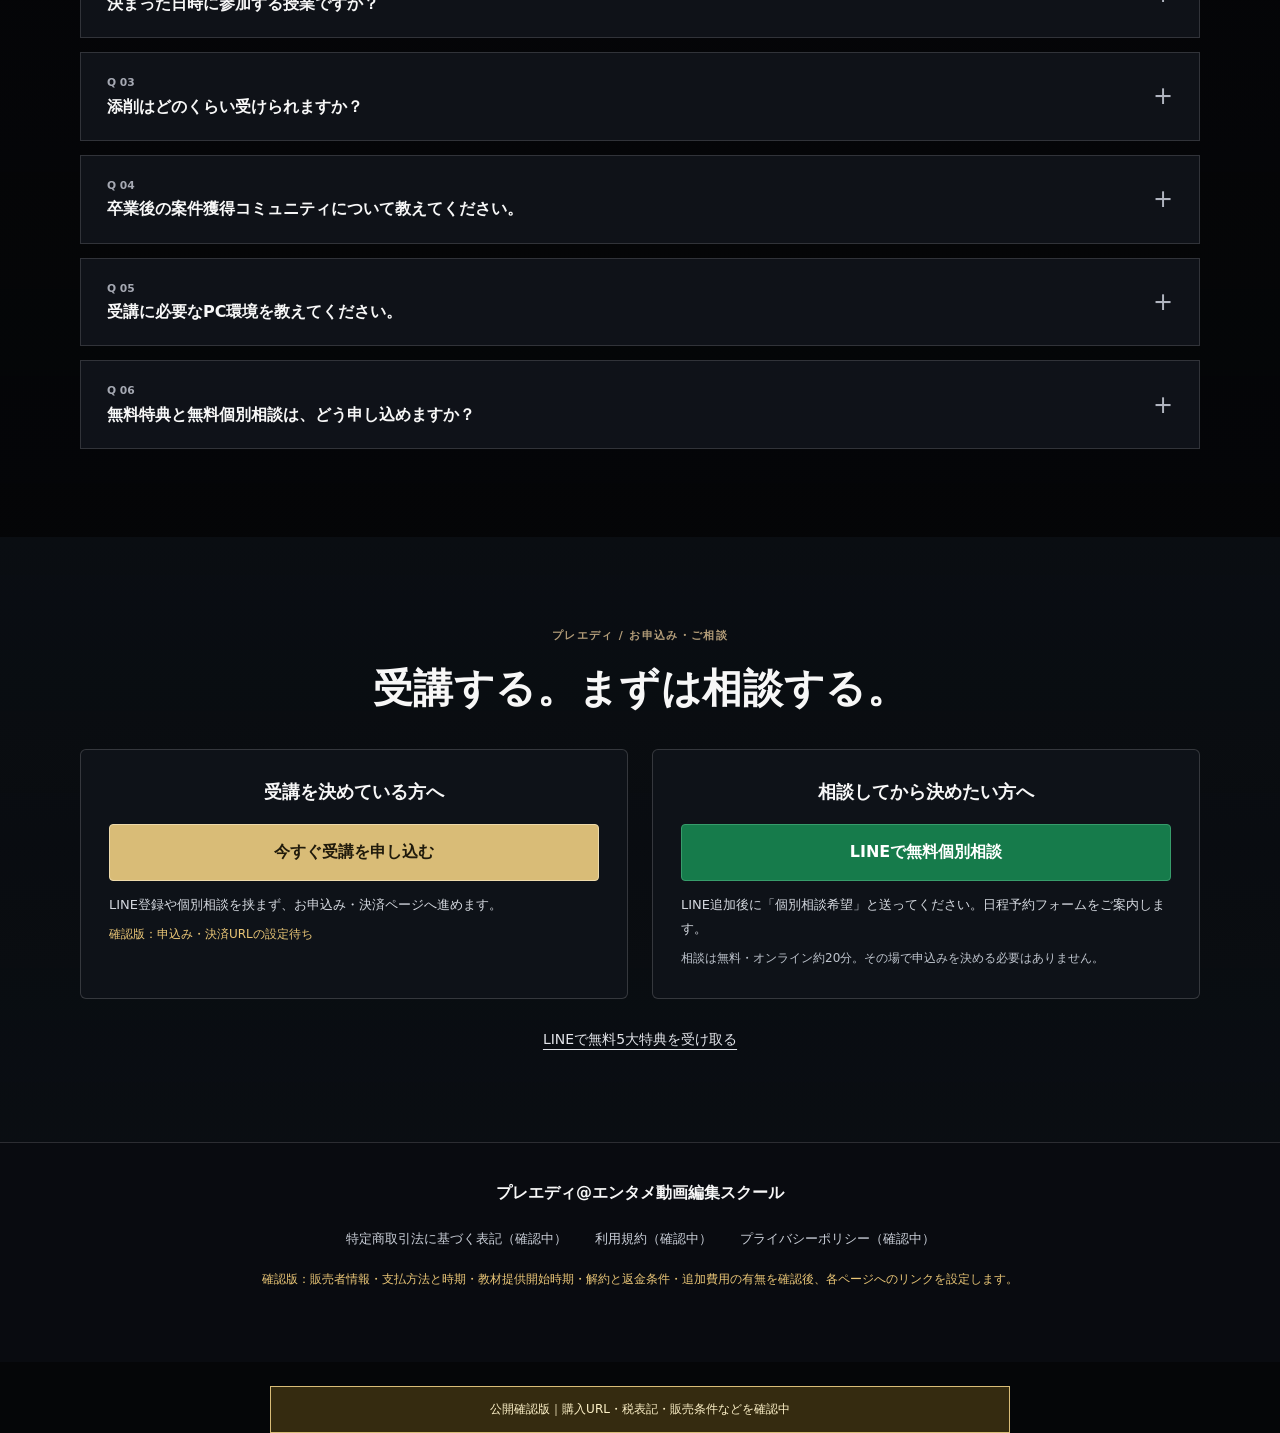
==== commit 5958bd76: "Rename school and remove requested works sections and hero enrollment CTAs" ====
--- a/index.html
+++ b/index.html
@@ -3,7 +3,7 @@
   <head>
     <meta charset="utf-8">
     <meta name="viewport" content="width=device-width, initial-scale=1">
-    <title>プレエディ | AI時代のエンタメ動画編集スクール</title>
+    <title>プレエディ@エンタメ動画編集スクール</title>
     <meta
       name="description"
       content="AI時代に選ばれる、動画を面白くできる編集者へ。10時間超の録画教材で、VTuber・配信者向けのエンタメ動画編集を学ぶオンラインスクール、プレエディ。"
@@ -11,20 +11,20 @@
     <link rel="canonical" href="https://gurigen.github.io/premiere-editor-lp/">
     <meta property="og:locale" content="ja_JP">
     <meta property="og:type" content="website">
-    <meta property="og:site_name" content="プレエディ">
-    <meta property="og:title" content="プレエディ | AI時代のエンタメ動画編集スクール">
+    <meta property="og:site_name" content="プレエディ@エンタメ動画編集スクール">
+    <meta property="og:title" content="プレエディ@エンタメ動画編集スクール">
     <meta property="og:description" content="10時間超の実践カリキュラムで、VTuber・配信者向けのエンタメ動画編集を学ぶオンラインスクール。">
     <meta property="og:url" content="https://gurigen.github.io/premiere-editor-lp/">
     <meta property="og:image" content="https://gurigen.github.io/premiere-editor-lp/assets/generated-hero-studio.png">
     <meta name="twitter:card" content="summary_large_image">
-    <meta name="twitter:title" content="プレエディ | AI時代のエンタメ動画編集スクール">
+    <meta name="twitter:title" content="プレエディ@エンタメ動画編集スクール">
     <meta name="twitter:description" content="AI時代に選ばれる、動画を面白くできる編集者へ。録画教材で自分のペースで学べます。">
     <meta name="twitter:image" content="https://gurigen.github.io/premiere-editor-lp/assets/generated-hero-studio.png">
     <link rel="icon" href="assets/premiere-editor-pe-monogram-sparkle-transparent.png" type="image/png">
   <link rel="stylesheet" href="styles.css?v=20260904-voice-subscribers">
   <link rel="stylesheet" href="ux-cleanup.css?v=20260905-1">
   <link rel="stylesheet" href="hero-refined.css?v=20260906-2">
-  <link rel="stylesheet" href="sales-refinement.css?v=20260909-2">
+  <link rel="stylesheet" href="sales-refinement.css?v=20260910-1">
   <meta name="robots" content="noindex, nofollow" data-release-blocker="draft">
   <script type="importmap">
   {
@@ -53,8 +53,8 @@
     <header class="site-header" aria-label="サイトヘッダー">
       <div class="header-scene-rail" data-scene-rail>
         <div class="scene-progress" aria-hidden="true"><span data-scene-progress></span></div>
-        <a class="brand scene-brand" href="#top" aria-label="プレエディ トップへ">
-          <img class="brand-logo brand-mini-logo" src="assets/premiere-editor-pe-monogram-sparkle-transparent.png" alt="プレエディ">
+        <a class="brand scene-brand" href="#top" aria-label="プレエディ@エンタメ動画編集スクール トップへ">
+          <img class="brand-logo brand-mini-logo" src="assets/premiere-editor-pe-monogram-sparkle-transparent.png" alt="プレエディ@エンタメ動画編集スクール">
         </a>
         <button class="rail-arrow rail-arrow-left" type="button" aria-label="目次を左へ送る" data-scene-prev>←</button>
         <nav class="scene-strip" aria-label="シーン目次" data-scene-nav>
@@ -64,7 +64,7 @@
           <a class="scene-cue" href="#why"><span>00:36</span><strong>学ぶ力</strong></a>
           <a class="scene-cue" href="#strength"><span>00:48</span><strong>活かせる仕事</strong></a>
           <a class="scene-cue" href="#schedule"><span>01:00</span><strong>学習内容</strong></a>
-          <a class="scene-cue" href="#review"><span>01:12</span><strong>添削・実績</strong></a>
+          <a class="scene-cue" href="#review"><span>01:12</span><strong>添削サポート</strong></a>
           <a class="scene-cue" href="#present"><span>01:24</span><strong>無料特典</strong></a>
           <a class="scene-cue" href="#price"><span>01:36</span><strong>料金</strong></a>
           <a class="scene-cue" href="#recommended"><span>01:48</span><strong>推薦者の声</strong></a>
@@ -79,7 +79,8 @@
       <section class="hero section-dark hero-startup hero-refined" aria-labelledby="hero-title">
         <div class="hero-inner">
           <div class="hero-copy">
-            <img class="hero-logo" src="assets/preedi-wordmark.svg" width="600" height="205" alt="プレエディ">
+            <img class="hero-logo" src="assets/preedi-wordmark.svg" width="600" height="205" alt="プレエディ@エンタメ動画編集スクール">
+            <p class="hero-brand-descriptor" aria-hidden="true">@エンタメ動画編集スクール</p>
             <h1 id="hero-title">AI時代に選ばれる、<br>動画を面白くできる<br>編集者へ。</h1>
             <div class="hero-route-panel" aria-label="プレエディの受講概要">
               <div class="hero-route-copy">
@@ -89,13 +90,7 @@
                 </p>
               </div>
             </div>
-            <div class="hero-actions" aria-label="主要アクション"><div class="enrollment-options enrollment-compact" aria-label="受講申込みと無料個別相談">
-<div class="enrollment-option">
-<button class="enroll-button purchase-button" type="button" disabled data-purchase-link data-release-blocker="purchase-url" aria-describedby="hero-purchase-note">今すぐ受講を申し込む</button>
-<p class="setup-pending" id="hero-purchase-note">確認版：申込み・決済URLの設定待ち</p></div>
-<div class="enrollment-option">
-<a class="enroll-button consult-button" href="https://utage-system.com/line/open/0CJLkc0Iv7Bt" data-line-link aria-describedby="hero-consult-note">LINEで無料個別相談</a>
-<p class="consult-instructions" id="hero-consult-note">LINE追加後に「個別相談希望」と送ってください。日程予約フォームをご案内します。</p><p class="consult-terms">相談は無料・オンライン約20分。その場で申込みを決める必要はありません。</p></div></div><div class="hero-sub-links"><a href="#contact">LINEで無料5大特典を受け取る</a><a href="#schedule">カリキュラムを見る</a></div></div>
+            <div class="hero-actions" aria-label="関連リンク"><div class="hero-sub-links"><a href="#contact">LINEで無料5大特典を受け取る</a><a href="#schedule">カリキュラムを見る</a></div></div>
           </div>
 
         </div>
@@ -237,230 +232,6 @@
           </div>
 
           <div class="support-terms"><h3>分からないことは、チャットで相談できます。</h3><p>教材の内容や編集の進め方で迷ったときは、受講者向けチャットからご質問ください。</p><dl class="support-facts"><div><dt>教材の視聴期間</dt><dd>無期限</dd></div><div><dt>添削の対応期間</dt><dd>受講開始から無期限</dd></div><div><dt>チャットの対応期間</dt><dd>受講開始から無期限</dd></div><div><dt>添削対象</dt><dd>教材の課題のみ</dd></div><div><dt>提出方法</dt><dd>Discordで動画URLまたはファイルを提出</dd></div></dl><p class="sales-note">教材視聴・添削・チャットの対応期間と、条件達成後のコミュニティ参加費は、それぞれ別の提供条件です。</p></div>
-<div class="works-tape" id="works">
-            <div class="works-tape-head">
-              <div>
-                <p class="scene-label">INSTRUCTOR WORKS / 実績一覧</p>
-                <h3>講師・クリックスchのサムネイル制作実績</h3>
-              </div>
-              <p>
-                エンタメ動画に必要な、強い見せ場、キャラクターの表情、企画内容の伝わりやすさを確認できます。
-              </p>
-            </div>
-
-            <div class="works-tape-frame" aria-label="実績サムネイルの横流れギャラリー">
-              <div class="works-track works-track-primary">
-                <div class="works-set">
-                  <article class="work-card" data-video-slot="work-01">
-                    <div class="work-media"><img src="assets/works/work-2000-rank.png" alt="2000目指してランクマッチの配信サムネイル"></div>
-                    <div class="work-caption"><span>GAME THUMBNAIL</span><strong>2000目指してランクマッチ</strong></div>
-                  </article>
-                  <article class="work-card" data-video-slot="work-02">
-                    <div class="work-media"><img src="assets/works/work-xp-update.png" alt="XP更新行くぞの配信サムネイル"></div>
-                    <div class="work-caption"><span>SPLATOON</span><strong>XP更新行くぞ!!!</strong></div>
-                  </article>
-                  <article class="work-card" data-video-slot="work-03">
-                    <div class="work-media"><img src="assets/works/work-horror-game.png" alt="みんなでホラーゲームの配信サムネイル"></div>
-                    <div class="work-caption"><span>STREAM</span><strong>みんなでホラーゲーム</strong></div>
-                  </article>
-                  <article class="work-card" data-video-slot="work-04">
-                    <div class="work-media"><img src="assets/works/work-nintendo-direct.png" alt="同時視聴配信の配信サムネイル"></div>
-                    <div class="work-caption"><span>LIVE</span><strong>同時視聴配信</strong></div>
-                  </article>
-                  <article class="work-card" data-video-slot="work-05">
-                    <div class="work-media"><img src="assets/works/work-mariokart-world.png" alt="世界1元気マリカの配信サムネイル"></div>
-                    <div class="work-caption"><span>MARIOKART</span><strong>世界1元気マリカ</strong></div>
-                  </article>
-                  <article class="work-card" data-video-slot="work-06">
-                    <div class="work-media"><img src="assets/works/work-birthday-live.png" alt="飲酒誕生日配信の配信サムネイル"></div>
-                    <div class="work-caption"><span>BIRTHDAY LIVE</span><strong>飲酒誕生日配信</strong></div>
-                  </article>
-                  <article class="work-card" data-video-slot="work-07">
-                    <div class="work-media"><img src="assets/works/work-springfest-members.png" alt="スプリングフェスメン限の配信サムネイル"></div>
-                    <div class="work-caption"><span>MEMBERS</span><strong>SpringFest メン限</strong></div>
-                  </article>
-                  <article class="work-card" data-video-slot="work-08">
-                    <div class="work-media"><img src="assets/works/work-short-editing.png" alt="shortを作るにはの動画サムネイル"></div>
-                    <div class="work-caption"><span>EDITING</span><strong>shortを作るには</strong></div>
-                  </article>
-                </div>
-
-                <div class="works-set" aria-hidden="true">
-                  <article class="work-card">
-                    <div class="work-media"><img src="assets/works/work-2000-rank.png" alt=""></div>
-                    <div class="work-caption"><span>GAME THUMBNAIL</span><strong>2000目指してランクマッチ</strong></div>
-                  </article>
-                  <article class="work-card">
-                    <div class="work-media"><img src="assets/works/work-xp-update.png" alt=""></div>
-                    <div class="work-caption"><span>SPLATOON</span><strong>XP更新行くぞ!!!</strong></div>
-                  </article>
-                  <article class="work-card">
-                    <div class="work-media"><img src="assets/works/work-horror-game.png" alt=""></div>
-                    <div class="work-caption"><span>STREAM</span><strong>みんなでホラーゲーム</strong></div>
-                  </article>
-                  <article class="work-card">
-                    <div class="work-media"><img src="assets/works/work-nintendo-direct.png" alt=""></div>
-                    <div class="work-caption"><span>LIVE</span><strong>同時視聴配信</strong></div>
-                  </article>
-                  <article class="work-card">
-                    <div class="work-media"><img src="assets/works/work-mariokart-world.png" alt=""></div>
-                    <div class="work-caption"><span>MARIOKART</span><strong>世界1元気マリカ</strong></div>
-                  </article>
-                  <article class="work-card">
-                    <div class="work-media"><img src="assets/works/work-birthday-live.png" alt=""></div>
-                    <div class="work-caption"><span>BIRTHDAY LIVE</span><strong>飲酒誕生日配信</strong></div>
-                  </article>
-                  <article class="work-card">
-                    <div class="work-media"><img src="assets/works/work-springfest-members.png" alt=""></div>
-                    <div class="work-caption"><span>MEMBERS</span><strong>SpringFest メン限</strong></div>
-                  </article>
-                  <article class="work-card">
-                    <div class="work-media"><img src="assets/works/work-short-editing.png" alt=""></div>
-                    <div class="work-caption"><span>EDITING</span><strong>shortを作るには</strong></div>
-                  </article>
-                </div>
-              </div>
-
-              <div class="works-track works-track-secondary" aria-hidden="true">
-                <div class="works-set">
-                  <article class="work-card">
-                    <div class="work-media"><img src="assets/works/work-short-editing.png" alt=""></div>
-                    <div class="work-caption"><span>EDITING</span><strong>shortを作るには</strong></div>
-                  </article>
-                  <article class="work-card">
-                    <div class="work-media"><img src="assets/works/work-springfest-members.png" alt=""></div>
-                    <div class="work-caption"><span>MEMBERS</span><strong>SpringFest メン限</strong></div>
-                  </article>
-                  <article class="work-card">
-                    <div class="work-media"><img src="assets/works/work-birthday-live.png" alt=""></div>
-                    <div class="work-caption"><span>BIRTHDAY LIVE</span><strong>飲酒誕生日配信</strong></div>
-                  </article>
-                  <article class="work-card">
-                    <div class="work-media"><img src="assets/works/work-mariokart-world.png" alt=""></div>
-                    <div class="work-caption"><span>MARIOKART</span><strong>世界1元気マリカ</strong></div>
-                  </article>
-                  <article class="work-card">
-                    <div class="work-media"><img src="assets/works/work-nintendo-direct.png" alt=""></div>
-                    <div class="work-caption"><span>LIVE</span><strong>同時視聴配信</strong></div>
-                  </article>
-                  <article class="work-card">
-                    <div class="work-media"><img src="assets/works/work-horror-game.png" alt=""></div>
-                    <div class="work-caption"><span>STREAM</span><strong>みんなでホラーゲーム</strong></div>
-                  </article>
-                  <article class="work-card">
-                    <div class="work-media"><img src="assets/works/work-xp-update.png" alt=""></div>
-                    <div class="work-caption"><span>SPLATOON</span><strong>XP更新行くぞ!!!</strong></div>
-                  </article>
-                  <article class="work-card">
-                    <div class="work-media"><img src="assets/works/work-2000-rank.png" alt=""></div>
-                    <div class="work-caption"><span>GAME THUMBNAIL</span><strong>2000目指してランクマッチ</strong></div>
-                  </article>
-                </div>
-
-                <div class="works-set">
-                  <article class="work-card">
-                    <div class="work-media"><img src="assets/works/work-short-editing.png" alt=""></div>
-                    <div class="work-caption"><span>EDITING</span><strong>shortを作るには</strong></div>
-                  </article>
-                  <article class="work-card">
-                    <div class="work-media"><img src="assets/works/work-springfest-members.png" alt=""></div>
-                    <div class="work-caption"><span>MEMBERS</span><strong>SpringFest メン限</strong></div>
-                  </article>
-                  <article class="work-card">
-                    <div class="work-media"><img src="assets/works/work-birthday-live.png" alt=""></div>
-                    <div class="work-caption"><span>BIRTHDAY LIVE</span><strong>飲酒誕生日配信</strong></div>
-                  </article>
-                  <article class="work-card">
-                    <div class="work-media"><img src="assets/works/work-mariokart-world.png" alt=""></div>
-                    <div class="work-caption"><span>MARIOKART</span><strong>世界1元気マリカ</strong></div>
-                  </article>
-                  <article class="work-card">
-                    <div class="work-media"><img src="assets/works/work-nintendo-direct.png" alt=""></div>
-                    <div class="work-caption"><span>LIVE</span><strong>同時視聴配信</strong></div>
-                  </article>
-                  <article class="work-card">
-                    <div class="work-media"><img src="assets/works/work-horror-game.png" alt=""></div>
-                    <div class="work-caption"><span>STREAM</span><strong>みんなでホラーゲーム</strong></div>
-                  </article>
-                  <article class="work-card">
-                    <div class="work-media"><img src="assets/works/work-xp-update.png" alt=""></div>
-                    <div class="work-caption"><span>SPLATOON</span><strong>XP更新行くぞ!!!</strong></div>
-                  </article>
-                  <article class="work-card">
-                    <div class="work-media"><img src="assets/works/work-2000-rank.png" alt=""></div>
-                    <div class="work-caption"><span>GAME THUMBNAIL</span><strong>2000目指してランクマッチ</strong></div>
-                  </article>
-                </div>
-              </div>
-            </div>
-          </div>
-
-          <div class="works-focus" id="works-focus" data-works-focus>
-            <div class="works-focus-head">
-              <div>
-                <p class="scene-label">WORKS SELECT / PREVIEW</p>
-                <h3>気になる実績を、大きく見る。</h3>
-              </div>
-              <p>
-                気になる実績を選ぶと、メイン画面へ読み込んで大きく確認できます。
-              </p>
-            </div>
-
-            <div class="works-focus-stage">
-              <div class="work-focus-screen" aria-live="polite">
-                <img
-                  src="assets/works/work-2000-rank.png"
-                  alt="2000目指してランクマッチの配信サムネイル"
-                  data-work-preview
-                >
-                <span class="work-focus-corner">SELECTED 01</span>
-                <span class="work-focus-ready">YOUTUBE READY</span>
-              </div>
-              <div class="work-focus-copy">
-                <span class="work-focus-tag" data-work-tag>GAME THUMBNAIL</span>
-                <h4 data-work-title>2000目指してランクマッチ</h4>
-                <p data-work-copy>大会感のある背景、キャラクター、巨大テキストで、配信前に期待値を作るサムネイル。</p>
-                <div class="work-focus-meter" aria-hidden="true">
-                  <span></span><span></span><span></span><span></span><span></span>
-                </div>
-              </div>
-            </div>
-
-            <div class="focus-thumb-strip" aria-label="案2 実績プレビューの切り替え">
-              <button class="focus-thumb is-active" type="button" data-index="01" data-tag="GAME THUMBNAIL" data-title="2000目指してランクマッチ" data-copy="大会感のある背景、キャラクター、巨大テキストで、配信前に期待値を作るサムネイル。" data-image="assets/works/work-2000-rank.png">
-                <img src="assets/works/work-2000-rank.png" alt="">
-                <span>01</span>
-              </button>
-              <button class="focus-thumb" type="button" data-index="02" data-tag="SPLATOON" data-title="XP更新行くぞ!!!" data-copy="ゲーム画面、立ち絵、太い金文字を重ねて、クリック前の勢いを作る構成。" data-image="assets/works/work-xp-update.png">
-                <img src="assets/works/work-xp-update.png" alt="">
-                <span>02</span>
-              </button>
-              <button class="focus-thumb" type="button" data-index="03" data-tag="STREAM" data-title="みんなでホラーゲーム" data-copy="暗い背景と大きな表情差で、企画の空気感が一瞬で伝わる配信サムネイル。" data-image="assets/works/work-horror-game.png">
-                <img src="assets/works/work-horror-game.png" alt="">
-                <span>03</span>
-              </button>
-              <button class="focus-thumb" type="button" data-index="04" data-tag="LIVE" data-title="同時視聴配信" data-copy="赤い面と大きいタイトルで、同時視聴のテーマをすぐ認識できる構成。" data-image="assets/works/work-nintendo-direct.png">
-                <img src="assets/works/work-nintendo-direct.png" alt="">
-                <span>04</span>
-              </button>
-              <button class="focus-thumb" type="button" data-index="05" data-tag="MARIOKART" data-title="世界1元気マリカ" data-copy="明るい背景、動きの線、キャラ表情を使い、元気さと企画名を前面に出すサムネイル。" data-image="assets/works/work-mariokart-world.png">
-                <img src="assets/works/work-mariokart-world.png" alt="">
-                <span>05</span>
-              </button>
-              <button class="focus-thumb" type="button" data-index="06" data-tag="BIRTHDAY LIVE" data-title="飲酒誕生日配信" data-copy="青い世界観に大きな文字を重ねて、記念配信らしい強い記号性を出す。" data-image="assets/works/work-birthday-live.png">
-                <img src="assets/works/work-birthday-live.png" alt="">
-                <span>06</span>
-              </button>
-              <button class="focus-thumb" type="button" data-index="07" data-tag="MEMBERS" data-title="SpringFest メン限" data-copy="緑の配色とキャラクターで、限定配信の軽さと楽しさをまとめるデザイン。" data-image="assets/works/work-springfest-members.png">
-                <img src="assets/works/work-springfest-members.png" alt="">
-                <span>07</span>
-              </button>
-              <button class="focus-thumb" type="button" data-index="08" data-tag="EDITING" data-title="shortを作るには" data-copy="白背景と赤黒文字で、講義系コンテンツとして見やすく整理したサムネイル。" data-image="assets/works/work-short-editing.png">
-                <img src="assets/works/work-short-editing.png" alt="">
-                <span>08</span>
-              </button>
-            </div>
-          </div>
 
         </div>
       </section>
@@ -850,7 +621,7 @@
 <a class="enroll-button consult-button" href="https://utage-system.com/line/open/0CJLkc0Iv7Bt" data-line-link aria-describedby="footer-consult-note">LINEで無料個別相談</a>
 <p class="consult-instructions" id="footer-consult-note">LINE追加後に「個別相談希望」と送ってください。日程予約フォームをご案内します。</p><p class="consult-terms">相談は無料・オンライン約20分。その場で申込みを決める必要はありません。</p></div></div><p class="gift-separate"><a href="#contact">LINEで無料5大特典を受け取る</a></p></div></section>
 </main>
-<footer class="sales-footer"><div class="sales-footer-inner"><strong>プレエディ</strong><nav aria-label="販売条件・個人情報の取り扱い"><button type="button" disabled data-release-blocker="legal-url">特定商取引法に基づく表記（確認中）</button><button type="button" disabled data-release-blocker="terms-url">利用規約（確認中）</button><button type="button" disabled data-release-blocker="privacy-url">プライバシーポリシー（確認中）</button></nav><p class="setup-pending">確認版：販売者情報・支払方法と時期・教材提供開始時期・解約と返金条件・追加費用の有無を確認後、各ページへのリンクを設定します。</p></div></footer>
+<footer class="sales-footer"><div class="sales-footer-inner"><strong>プレエディ@エンタメ動画編集スクール</strong><nav aria-label="販売条件・個人情報の取り扱い"><button type="button" disabled data-release-blocker="legal-url">特定商取引法に基づく表記（確認中）</button><button type="button" disabled data-release-blocker="terms-url">利用規約（確認中）</button><button type="button" disabled data-release-blocker="privacy-url">プライバシーポリシー（確認中）</button></nav><p class="setup-pending">確認版：販売者情報・支払方法と時期・教材提供開始時期・解約と返金条件・追加費用の有無を確認後、各ページへのリンクを設定します。</p></div></footer>
   <aside class="draft-banner" data-release-blocker="draft">公開確認版｜購入URL・税表記・販売条件などを確認中</aside>
   <script src="scripts.js?v=20260905-ux-anchor"></script>
   <script type="module" src="js/cinematic-background.js?v=20260904-restored-base"></script>
--- a/sales-refinement.css
+++ b/sales-refinement.css
@@ -3,6 +3,9 @@
 .draft-banner { position: relative; margin: 24px auto 0; max-width: 740px; padding: 12px 16px; background: #352b10; border: 1px solid #d9bc77; color: #fff3c9; font-size: 12px; text-align: center; }
 .sales-refined .setup-pending { color: #ebc777; font-size: 12px; line-height: 1.65; margin-top: 8px; }
 .sales-refined .hero-refined .hero-logo { width: 300px; max-width: 80%; margin-left: -4px; }
+.sales-refined .hero-refined .hero-logo { margin-bottom: 8px; }
+.sales-refined .hero-brand-descriptor { margin: 0 0 28px; color: #e0e2e8; font-size: clamp(13px, 1.4vw, 17px); font-weight: 700; letter-spacing: .04em; }
+.sales-refined .review-inner > .support-terms { margin-bottom: 0; }
 .sales-refined .hero-refined .hero-actions { display: block; max-width: 760px; }
 .sales-refined .hero-refined .hero-route-panel { width: min(760px, 100%); }
 .sales-refined .hero-sub-links { display: flex; flex-wrap: wrap; gap: 12px 28px; margin-top: 16px; }
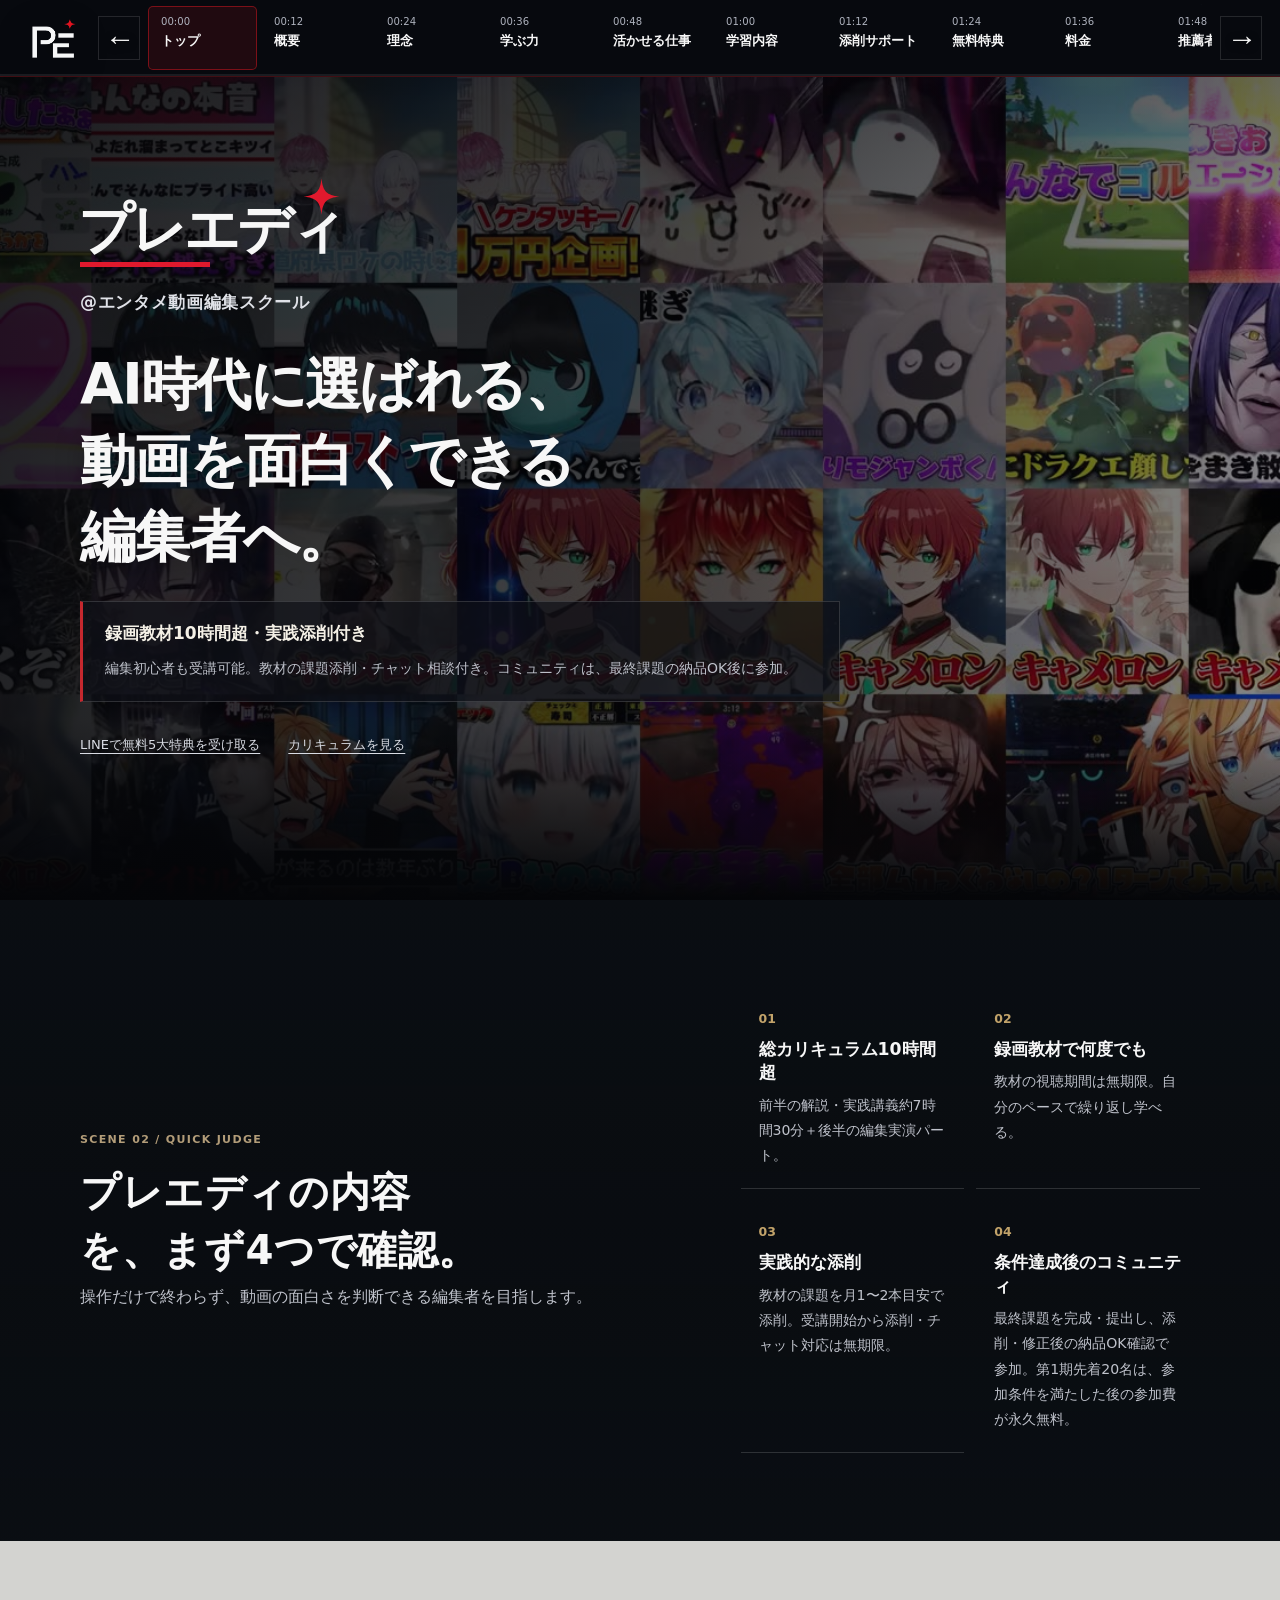
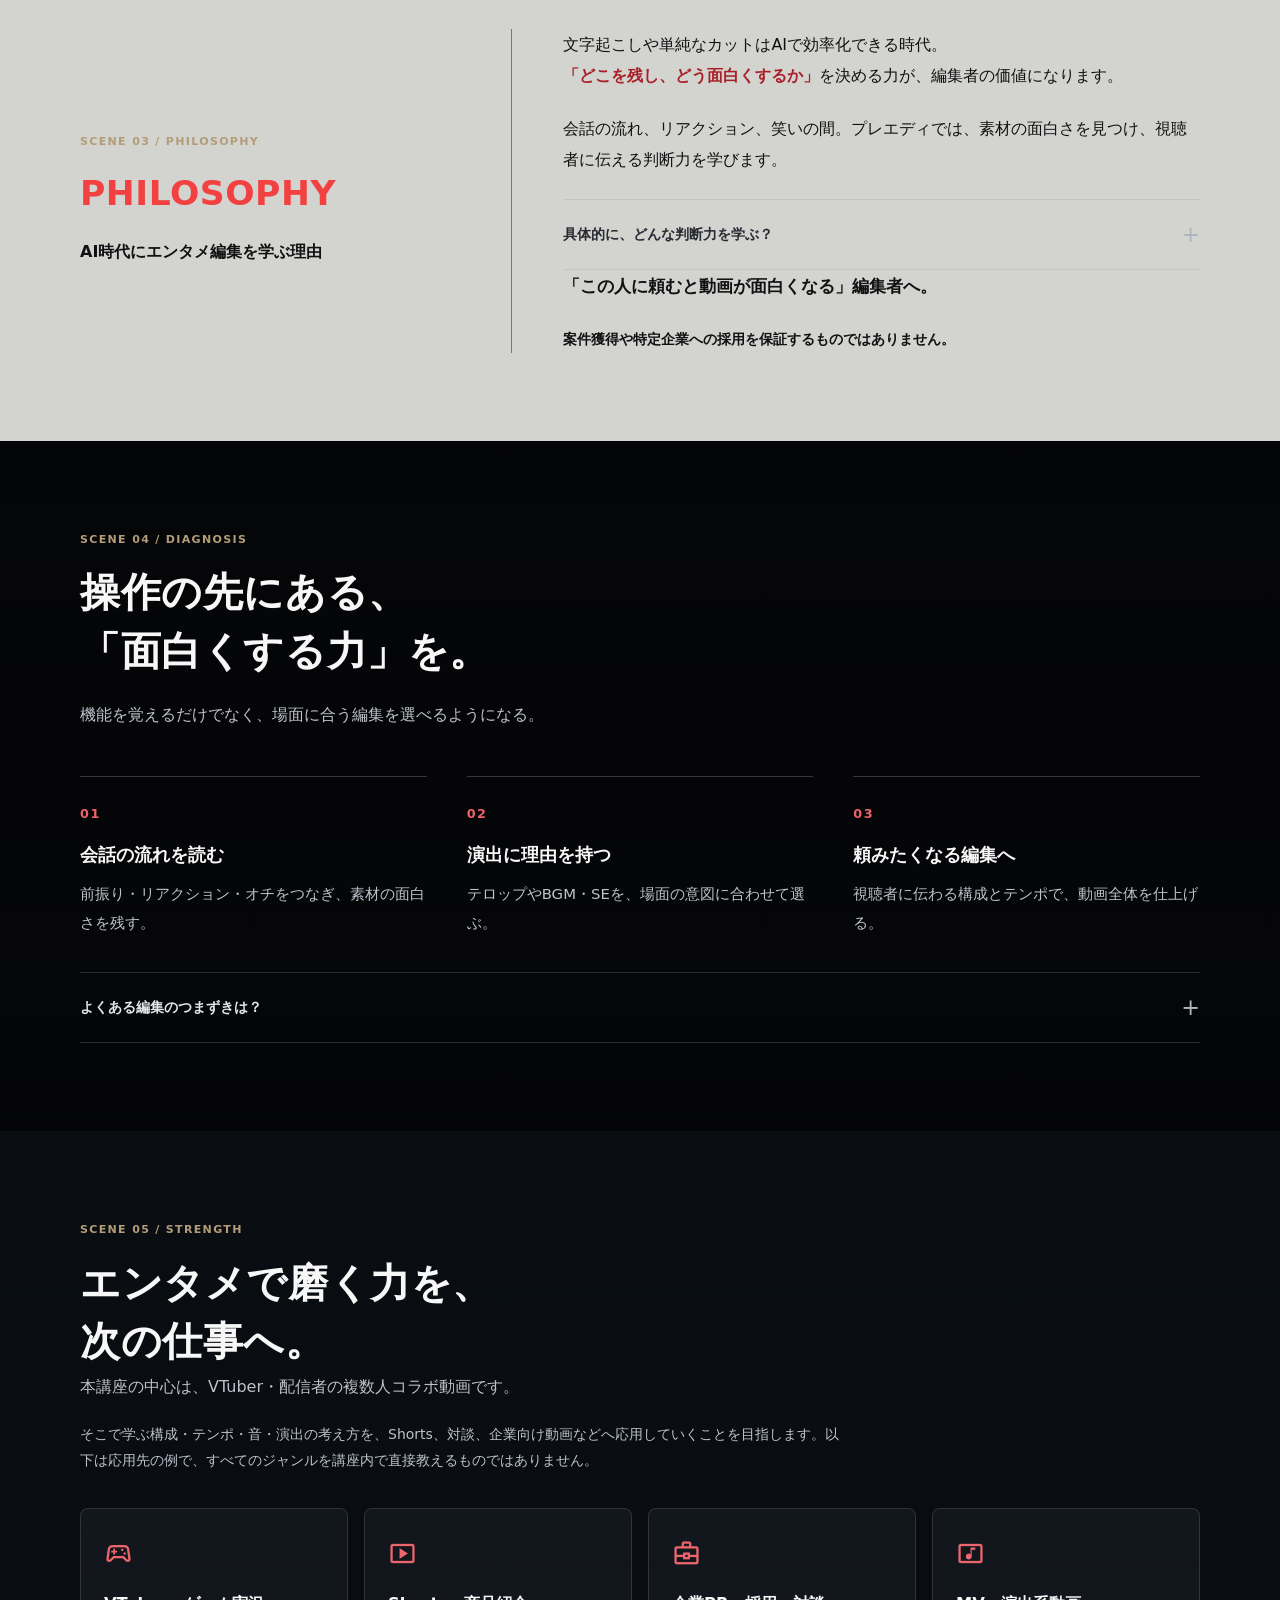
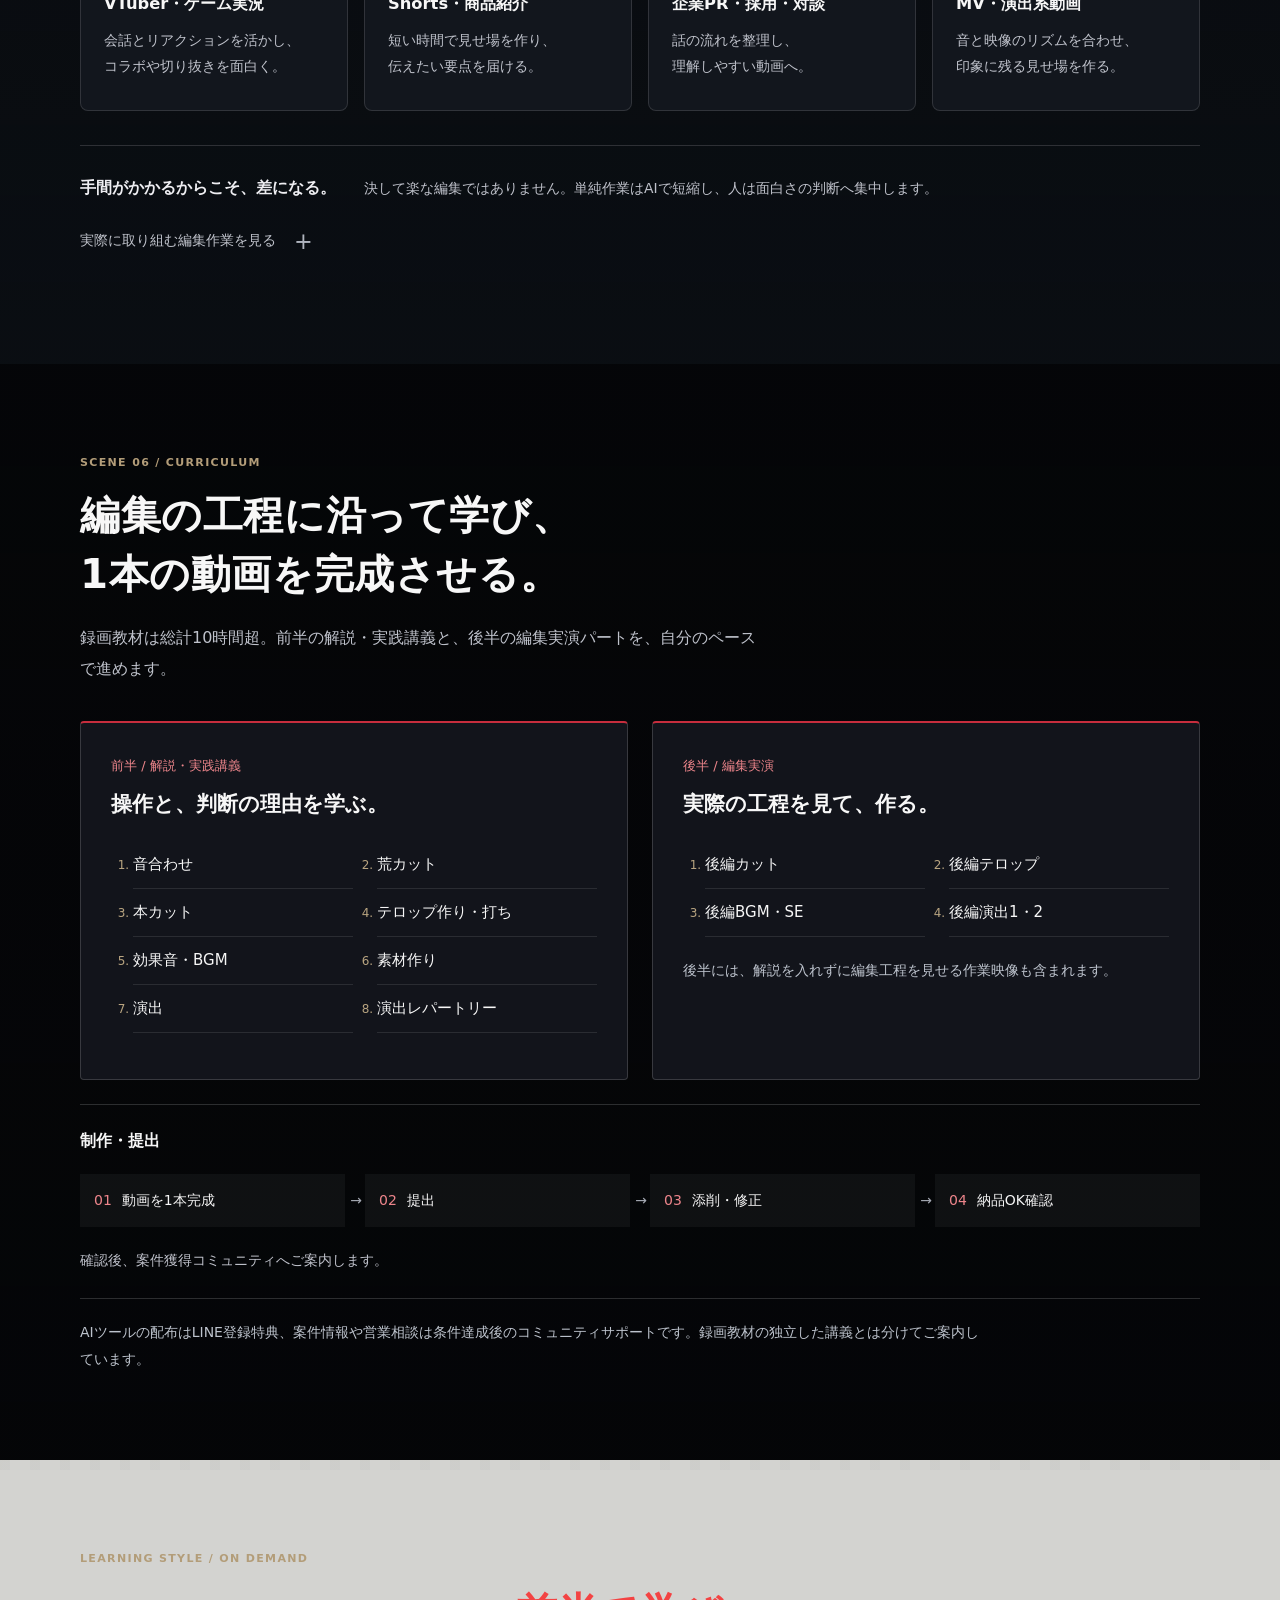
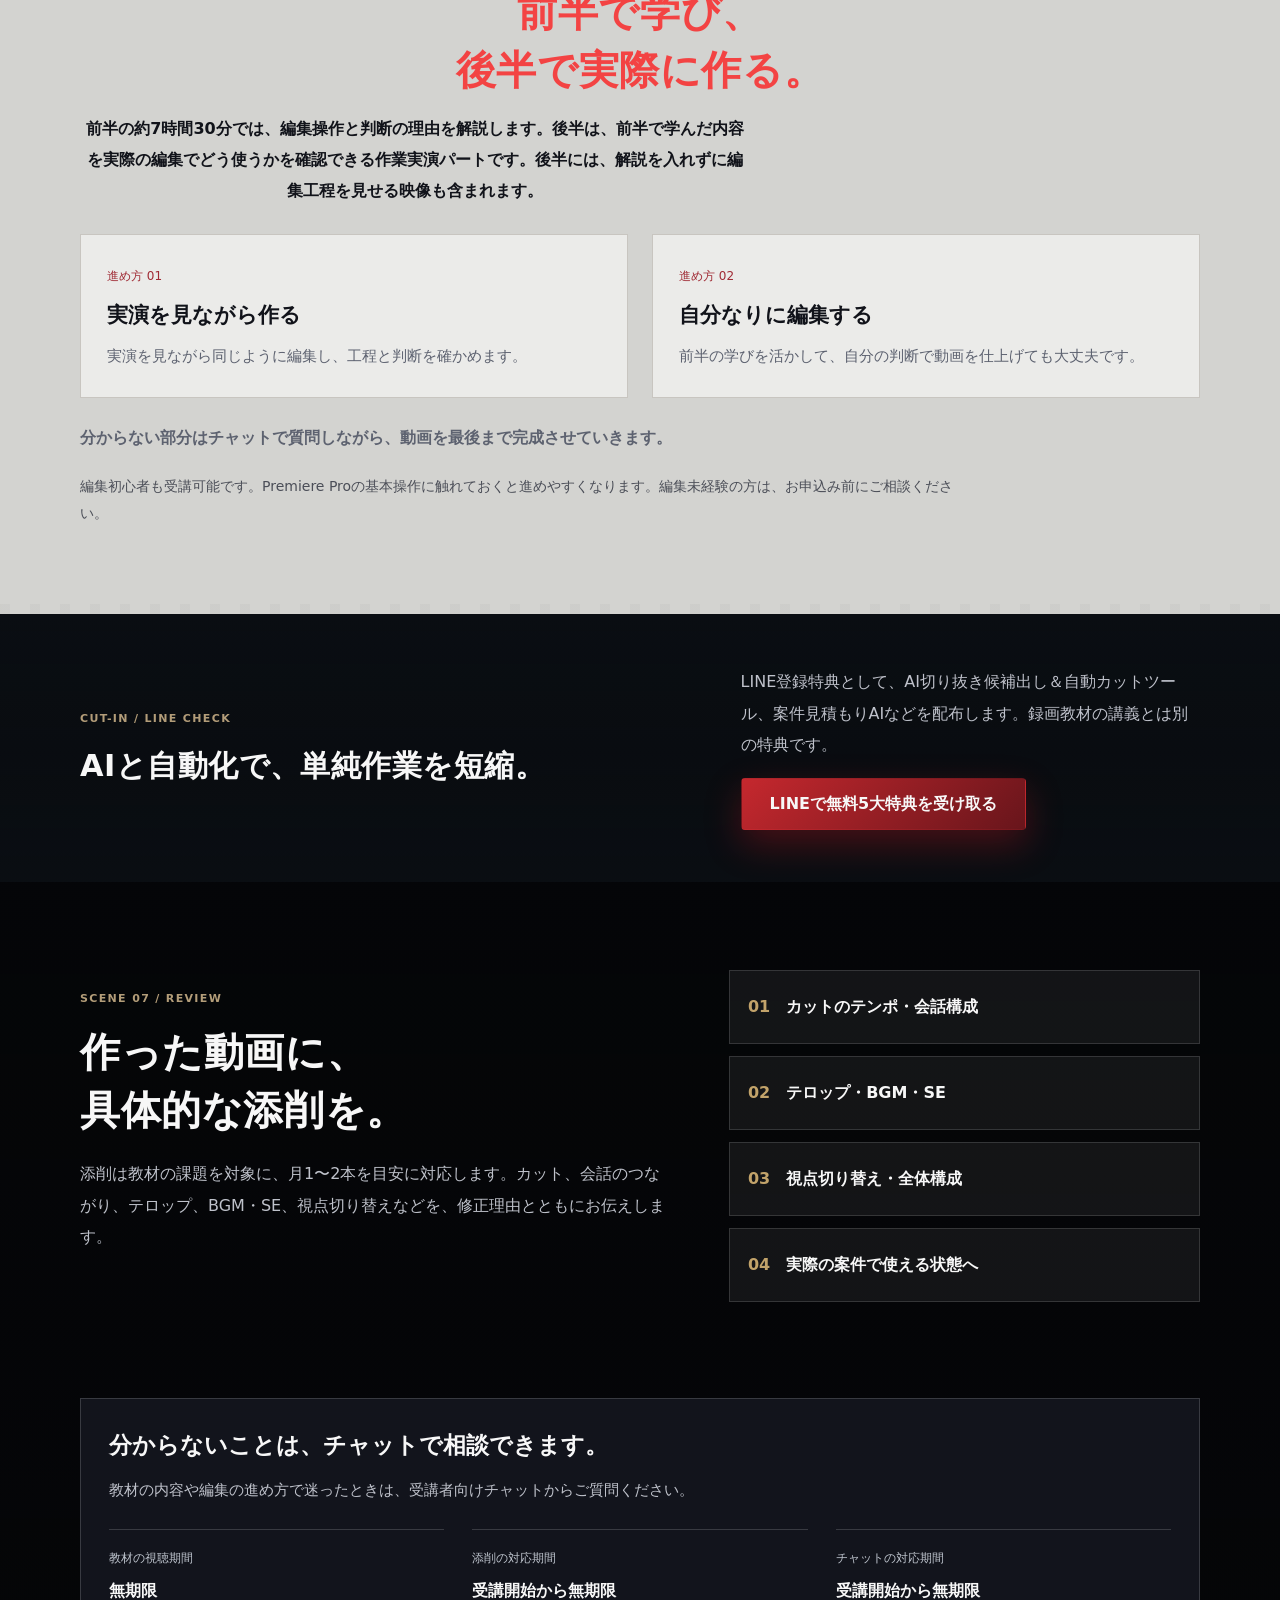
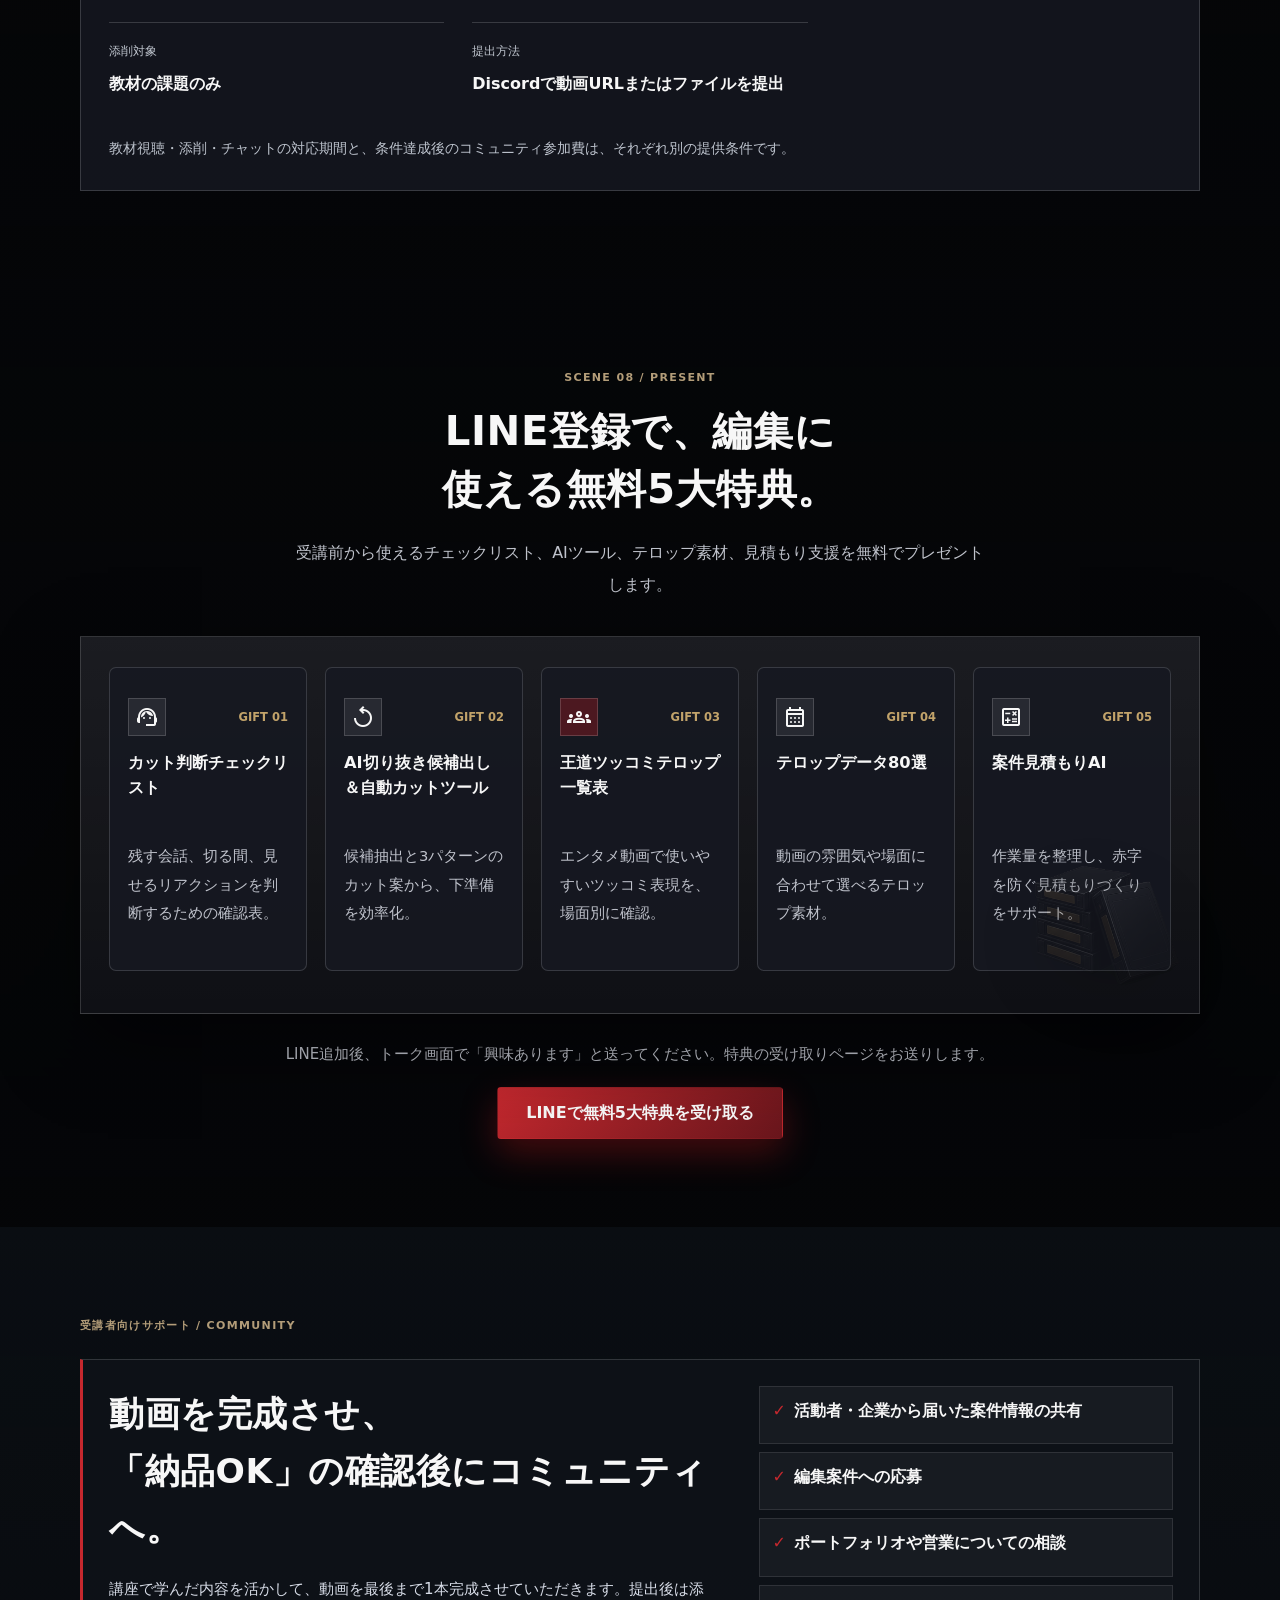
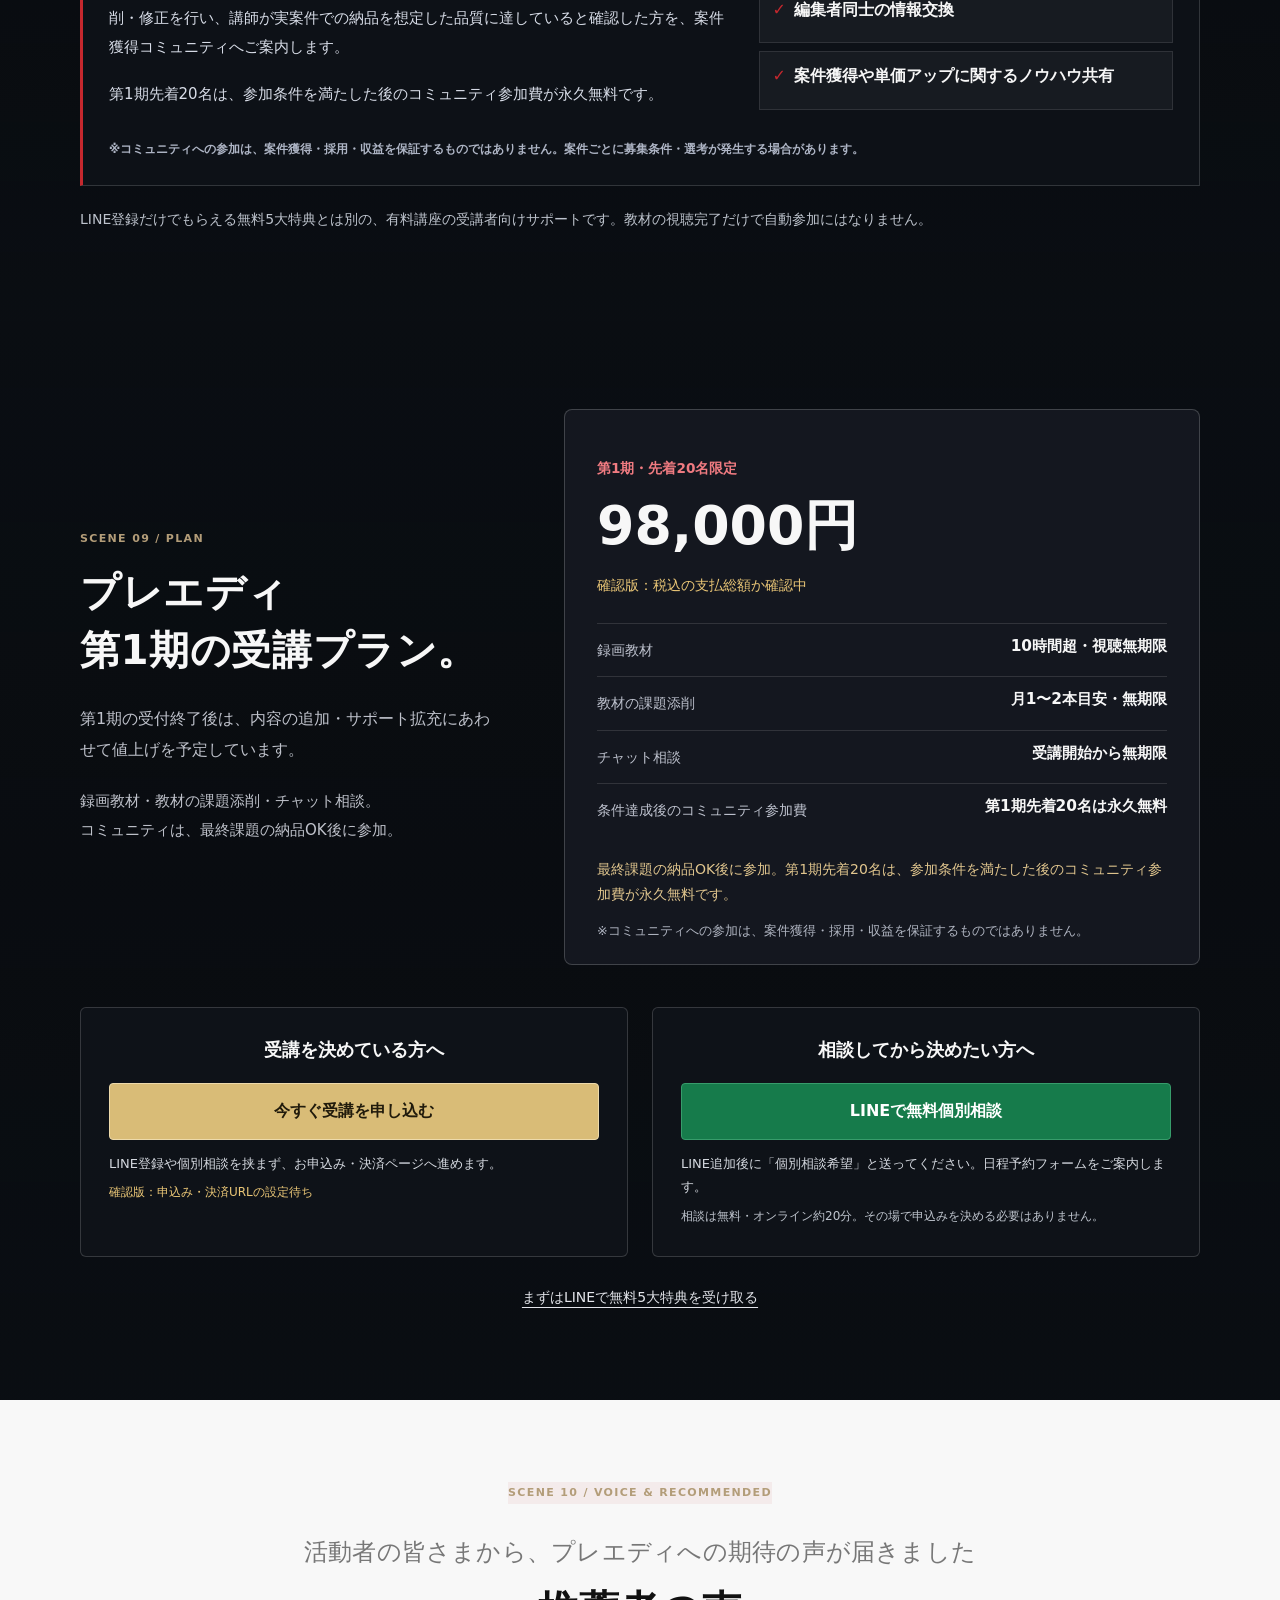
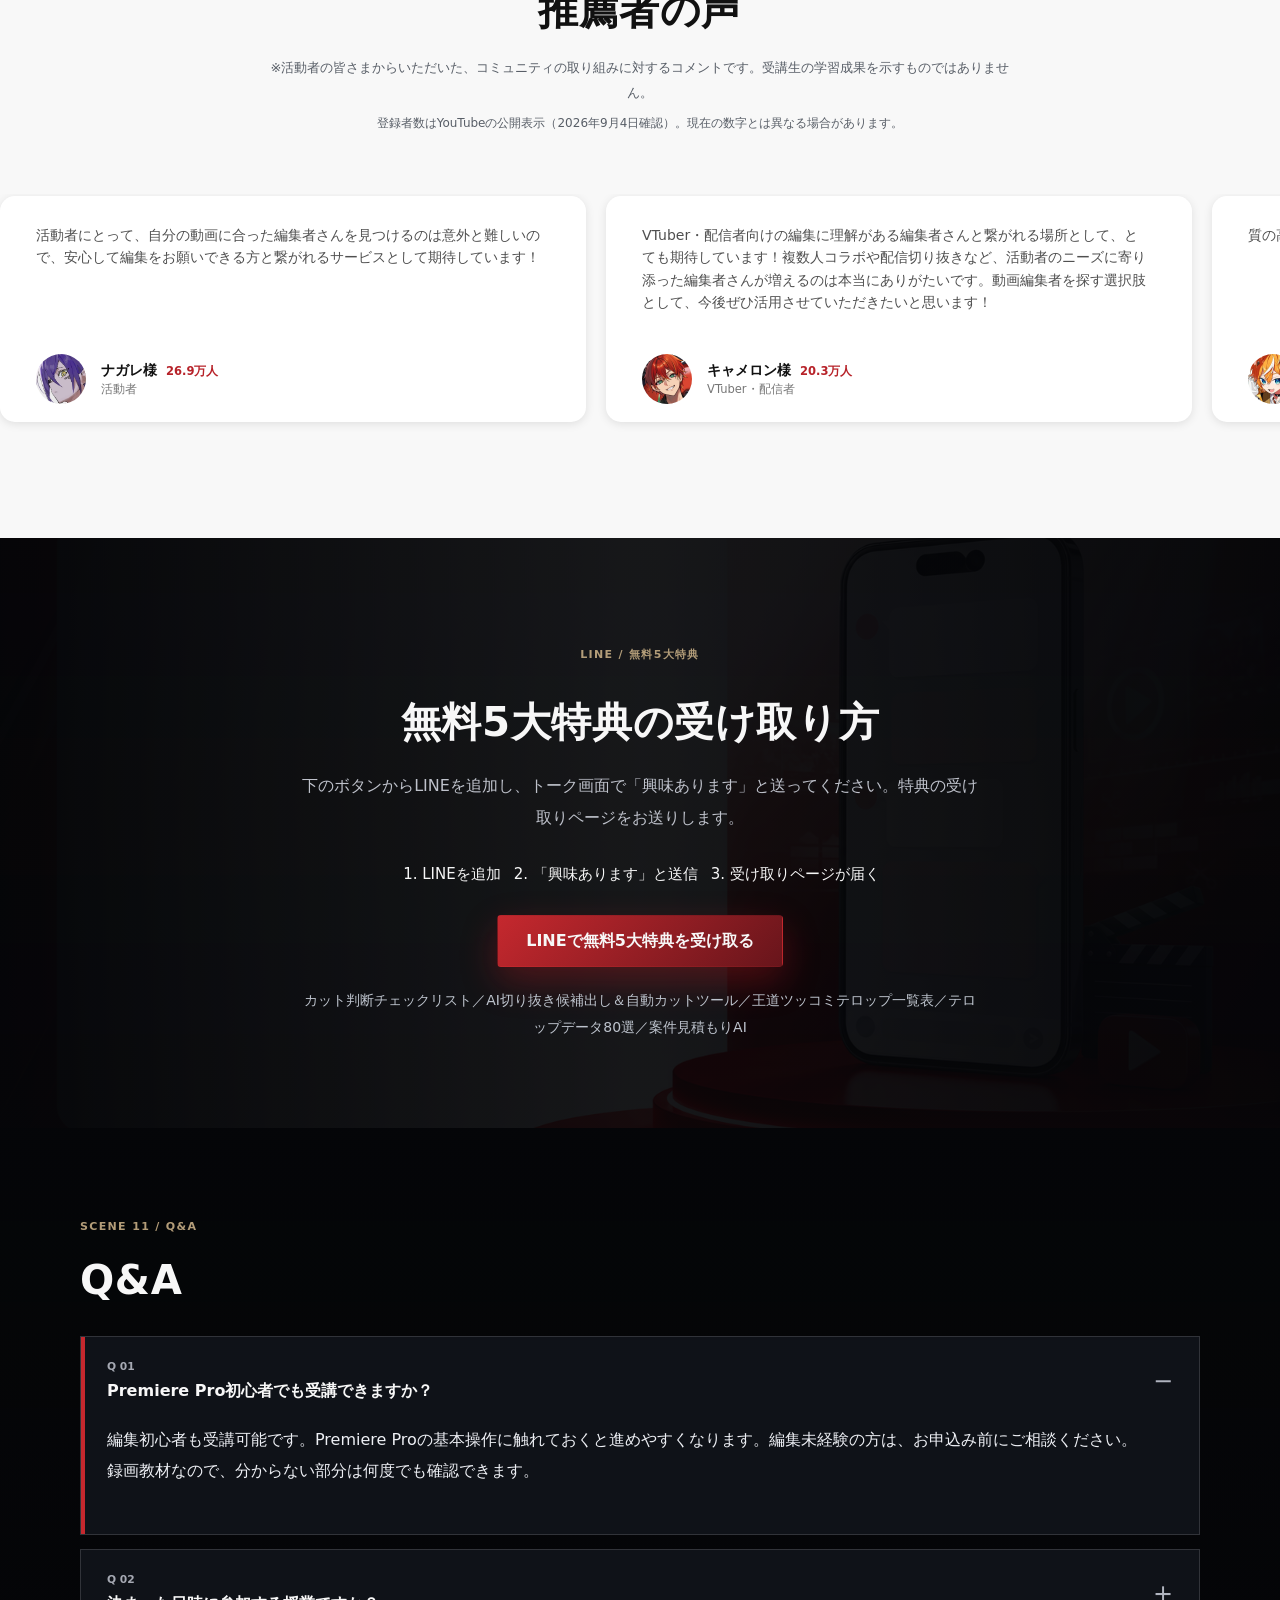
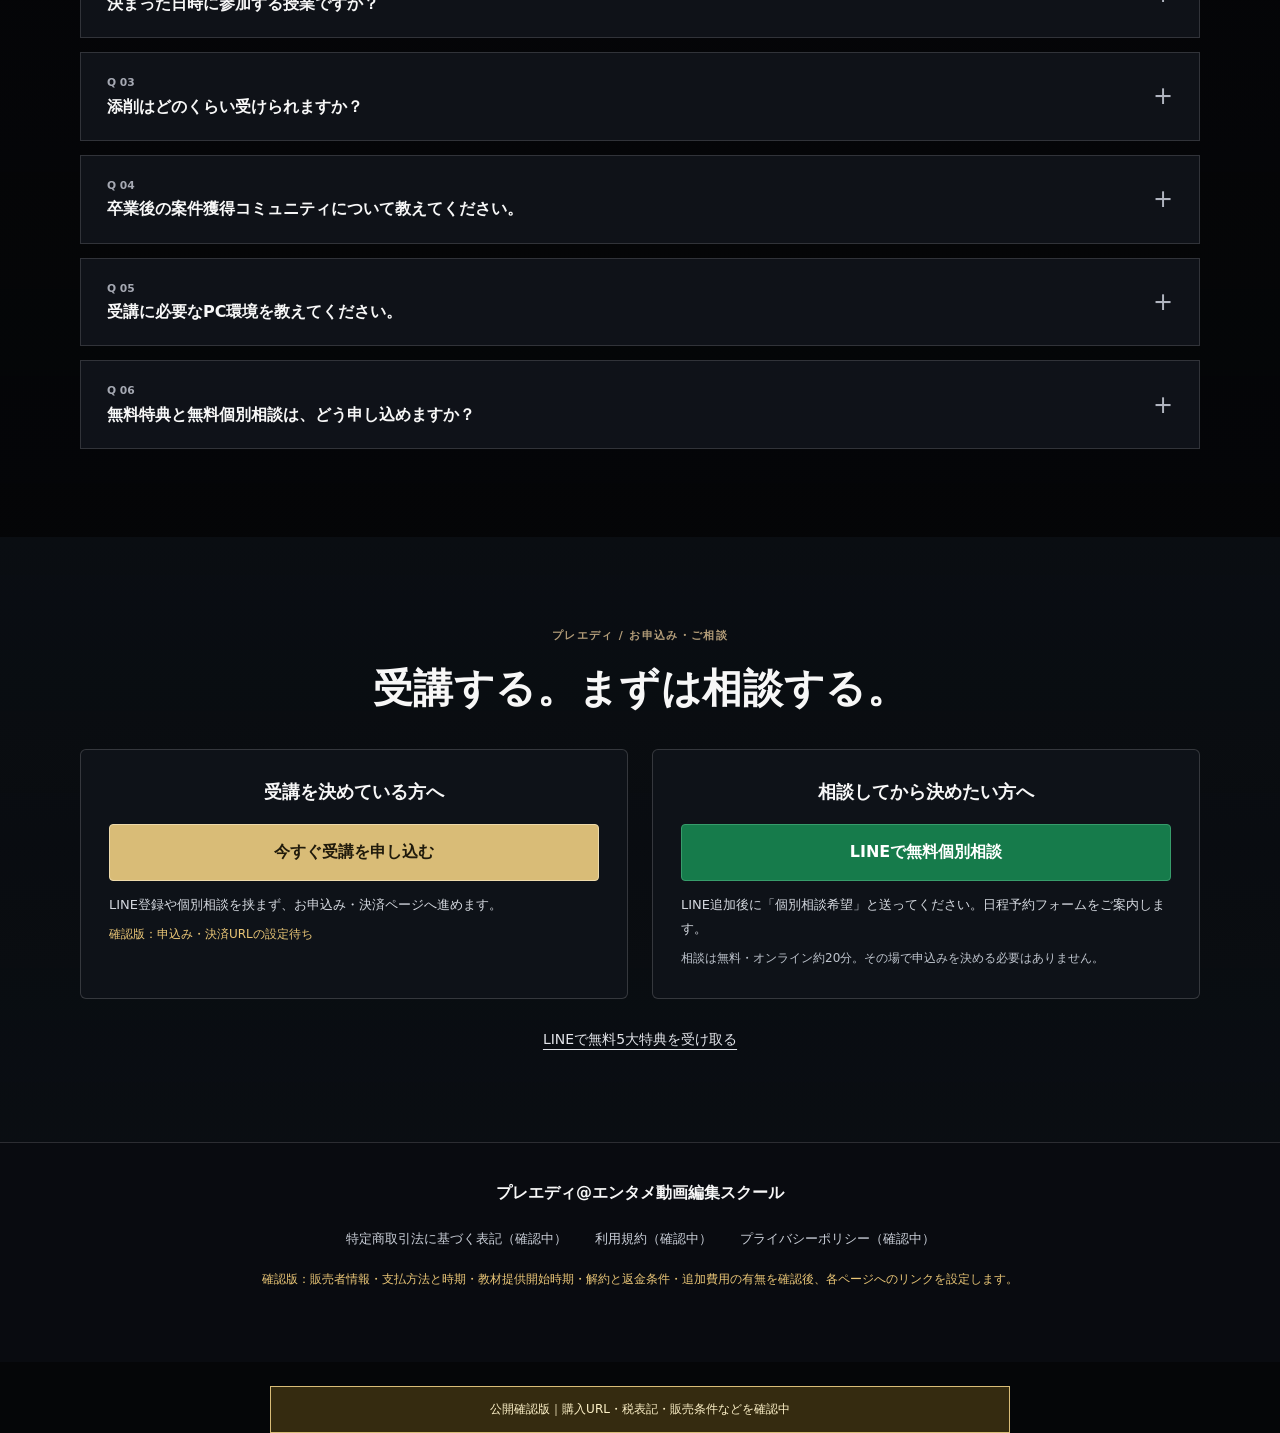
==== commit 8e44622b: "Add approved silent looping hero background video" ====
--- a/index.html
+++ b/index.html
@@ -25,6 +25,7 @@
   <link rel="stylesheet" href="ux-cleanup.css?v=20260905-1">
   <link rel="stylesheet" href="hero-refined.css?v=20260906-2">
   <link rel="stylesheet" href="sales-refinement.css?v=20260910-1">
+  <link rel="stylesheet" href="hero-video.css?v=20260912-1">
   <meta name="robots" content="noindex, nofollow" data-release-blocker="draft">
   <script type="importmap">
   {
@@ -77,6 +78,10 @@
 
     <main id="top">
       <section class="hero section-dark hero-startup hero-refined" aria-labelledby="hero-title">
+        <div class="hero-video-background" aria-hidden="true">
+          <video id="hero-background-video" class="hero-background-video" muted loop playsinline preload="none" poster="assets/hero-fourcut-poster.jpg" data-src="assets/hero-fourcut.mp4" tabindex="-1"></video>
+        </div>
+        <button class="hero-video-toggle" type="button" aria-controls="hero-background-video" hidden>背景動画を再生</button>
         <div class="hero-inner">
           <div class="hero-copy">
             <img class="hero-logo" src="assets/preedi-wordmark.svg" width="600" height="205" alt="プレエディ@エンタメ動画編集スクール">
@@ -624,6 +629,7 @@
 <footer class="sales-footer"><div class="sales-footer-inner"><strong>プレエディ@エンタメ動画編集スクール</strong><nav aria-label="販売条件・個人情報の取り扱い"><button type="button" disabled data-release-blocker="legal-url">特定商取引法に基づく表記（確認中）</button><button type="button" disabled data-release-blocker="terms-url">利用規約（確認中）</button><button type="button" disabled data-release-blocker="privacy-url">プライバシーポリシー（確認中）</button></nav><p class="setup-pending">確認版：販売者情報・支払方法と時期・教材提供開始時期・解約と返金条件・追加費用の有無を確認後、各ページへのリンクを設定します。</p></div></footer>
   <aside class="draft-banner" data-release-blocker="draft">公開確認版｜購入URL・税表記・販売条件などを確認中</aside>
   <script src="scripts.js?v=20260905-ux-anchor"></script>
+  <script src="js/hero-video.js?v=20260912-1"></script>
   <script type="module" src="js/cinematic-background.js?v=20260904-restored-base"></script>
 </body>
 </html>
--- a/hero-video.css
+++ b/hero-video.css
@@ -0,0 +1,43 @@
+/* Background-only enhancement: retain the existing hero layout and branding. */
+body.ux-refined .hero-refined { position: relative; isolation: isolate; }
+.hero-video-background {
+  position: absolute;
+  inset: 0;
+  z-index: 0;
+  overflow: hidden;
+  pointer-events: none;
+  background: #08090d url("assets/hero-fourcut-poster.jpg") center / cover no-repeat;
+}
+.hero-background-video { width: 100%; height: 100%; object-fit: cover; object-position: center; }
+.hero-video-background::after {
+  content: "";
+  position: absolute;
+  inset: 0;
+  background: linear-gradient(90deg, rgba(4, 5, 8, .88), rgba(4, 5, 8, .72) 58%, rgba(4, 5, 8, .48)),
+    linear-gradient(0deg, #050608, transparent 22%, transparent 80%, rgba(5, 6, 8, .25));
+}
+.hero-video-toggle {
+  position: absolute;
+  right: 24px;
+  bottom: 12px;
+  z-index: 4;
+  min-height: 44px;
+  padding: 8px 14px;
+  border: 1px solid rgba(255, 255, 255, .3);
+  border-radius: 4px;
+  background: rgba(5, 6, 8, .82);
+  color: #eee;
+  font: inherit;
+  font-size: 12px;
+  cursor: pointer;
+}
+.hero-video-toggle:focus-visible { outline: 2px solid #e1c778; outline-offset: 4px; }
+.hero-video-toggle:hover { border-color: #e1c778; }
+.ux-refined .hero-refined .hero-inner { padding-bottom: 72px; }
+@media (max-width: 720px) {
+  .hero-video-background::after {
+    background: linear-gradient(90deg, rgba(4, 5, 8, .83), rgba(4, 5, 8, .7)),
+      linear-gradient(0deg, #050608, transparent 30%);
+  }
+  .hero-video-toggle { right: 20px; }
+}
